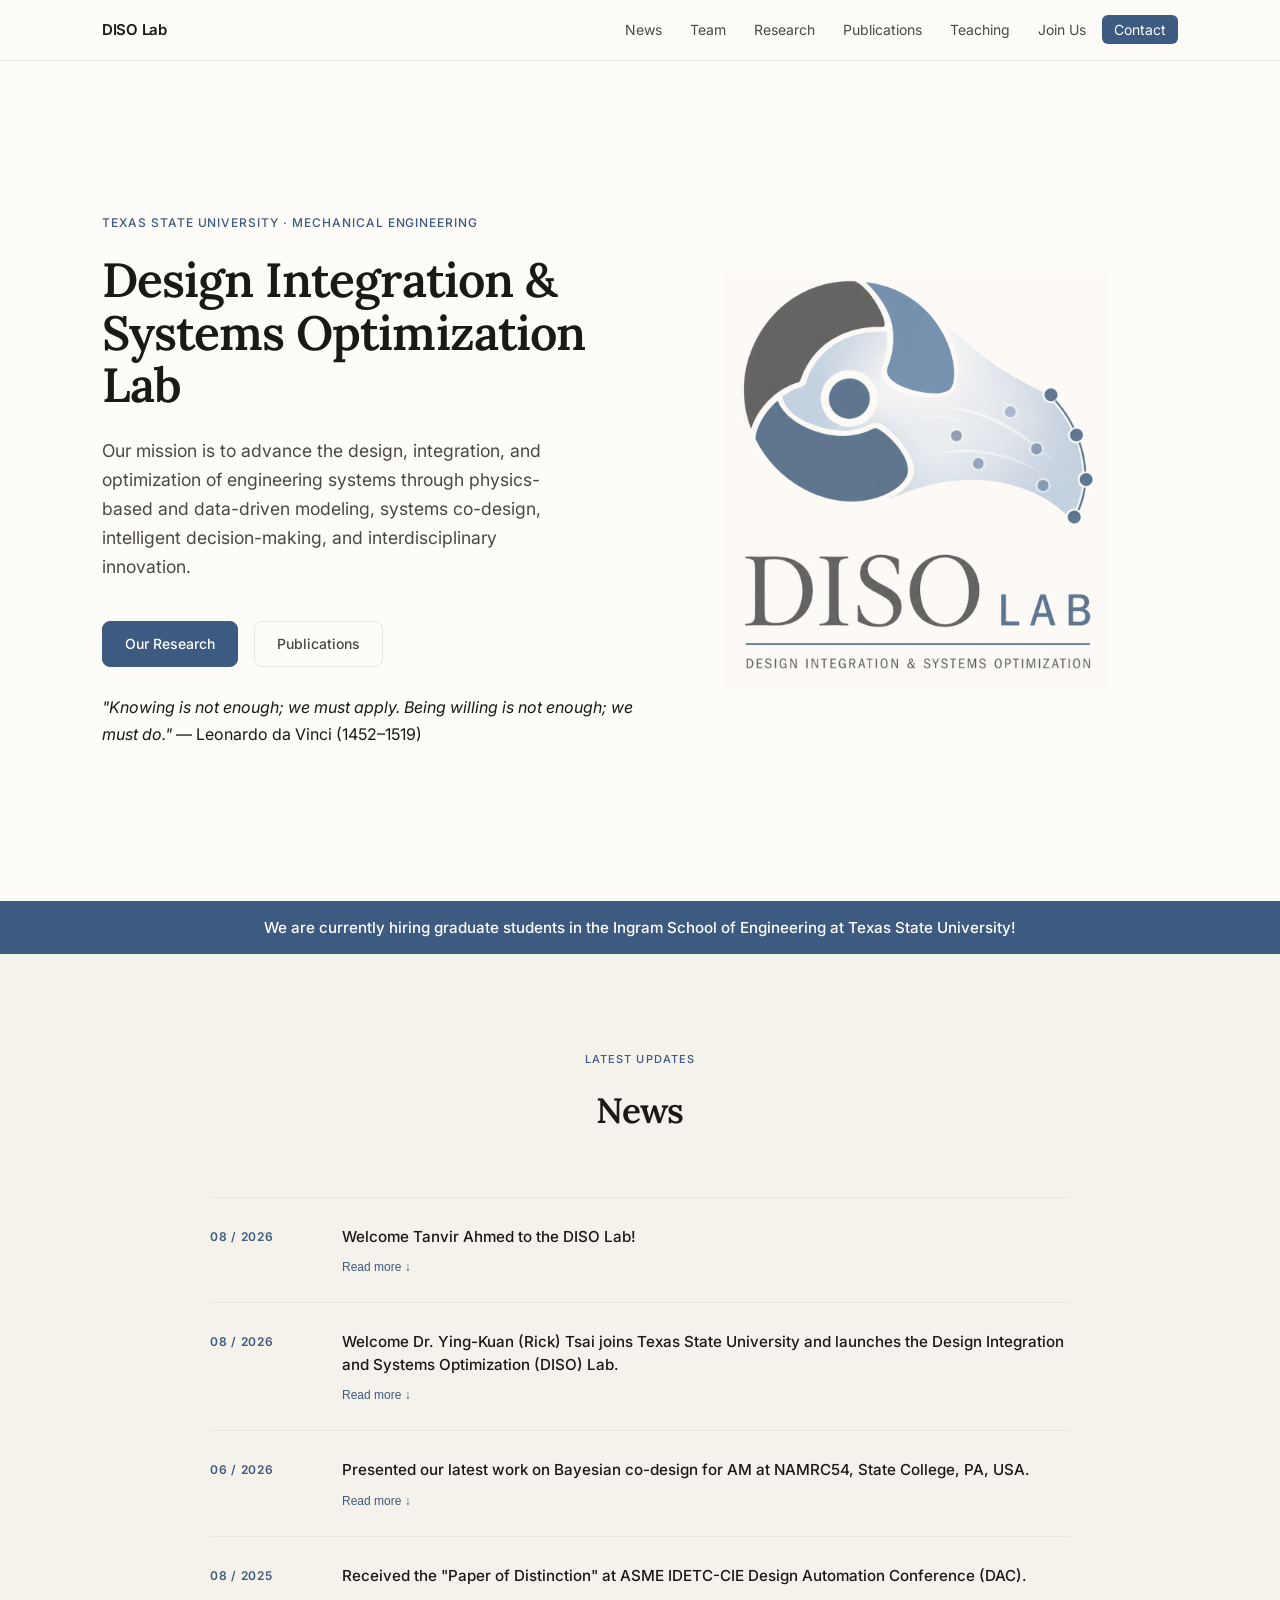
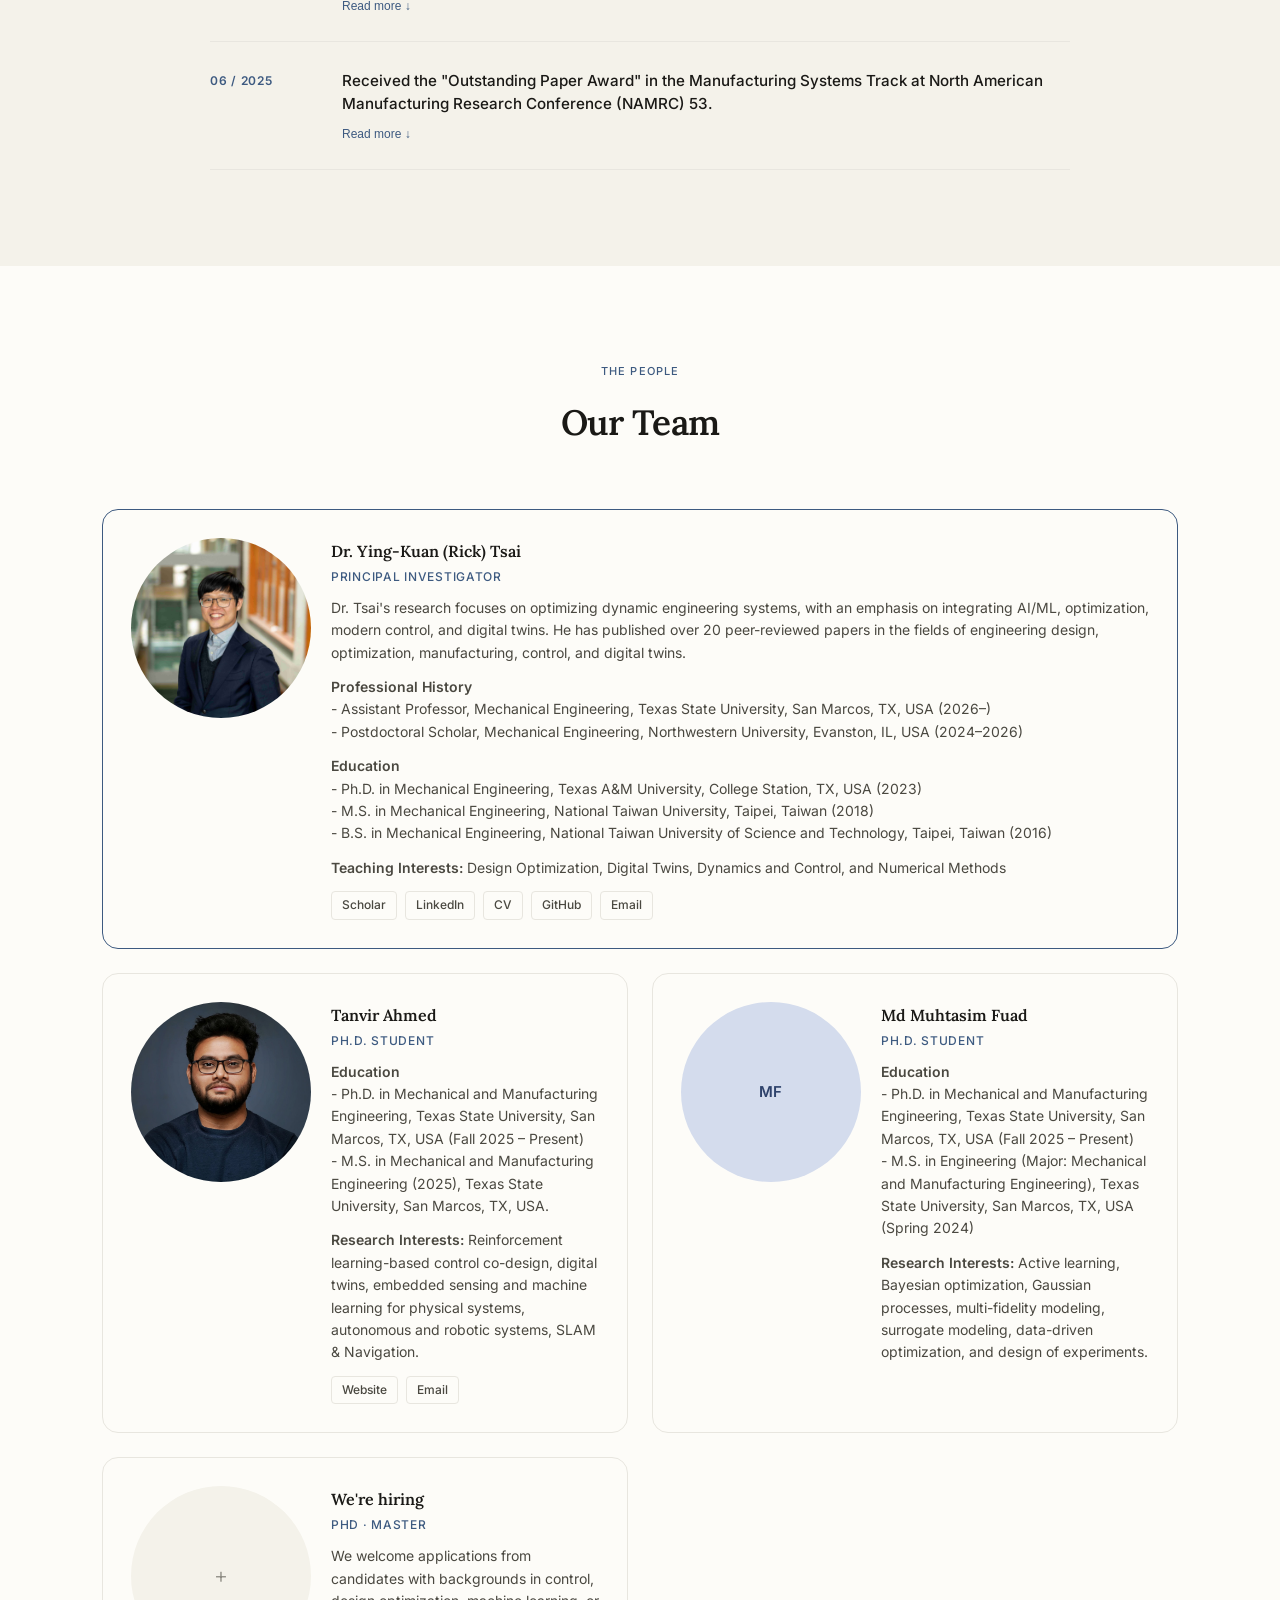
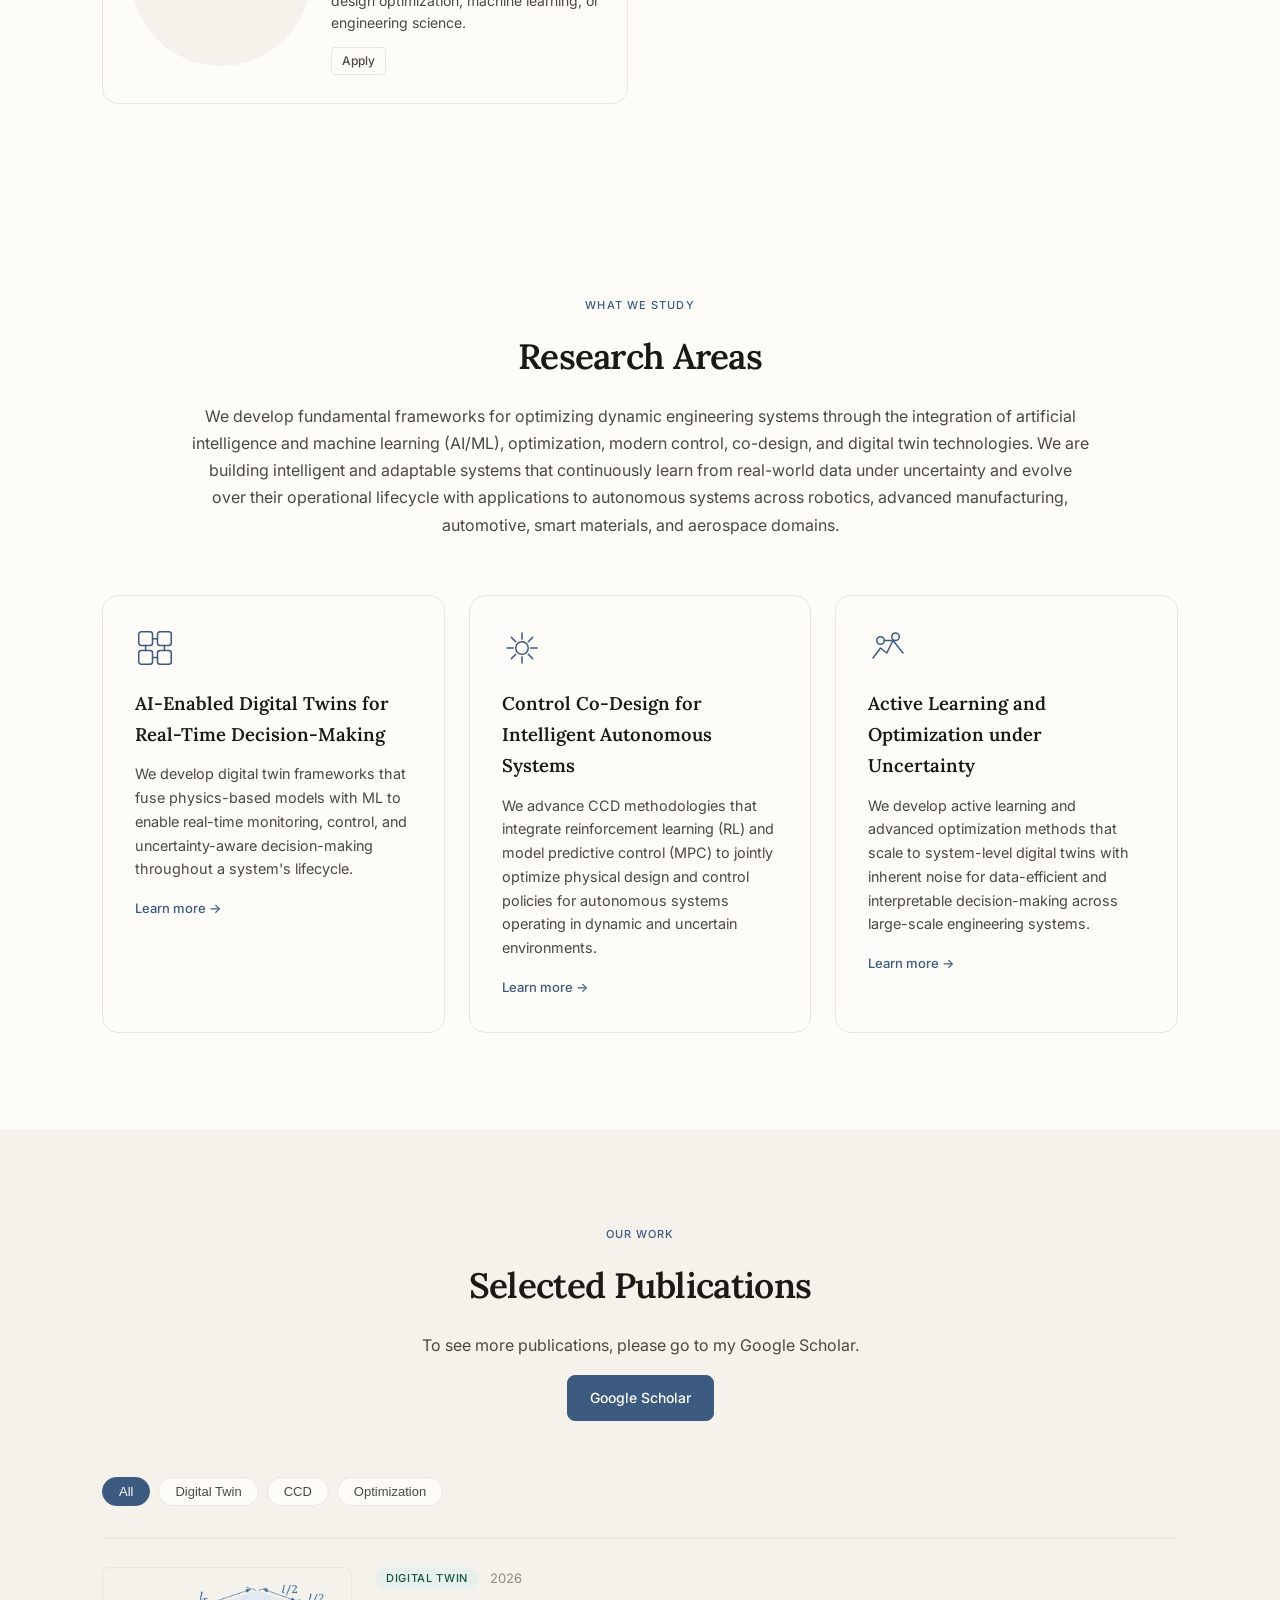
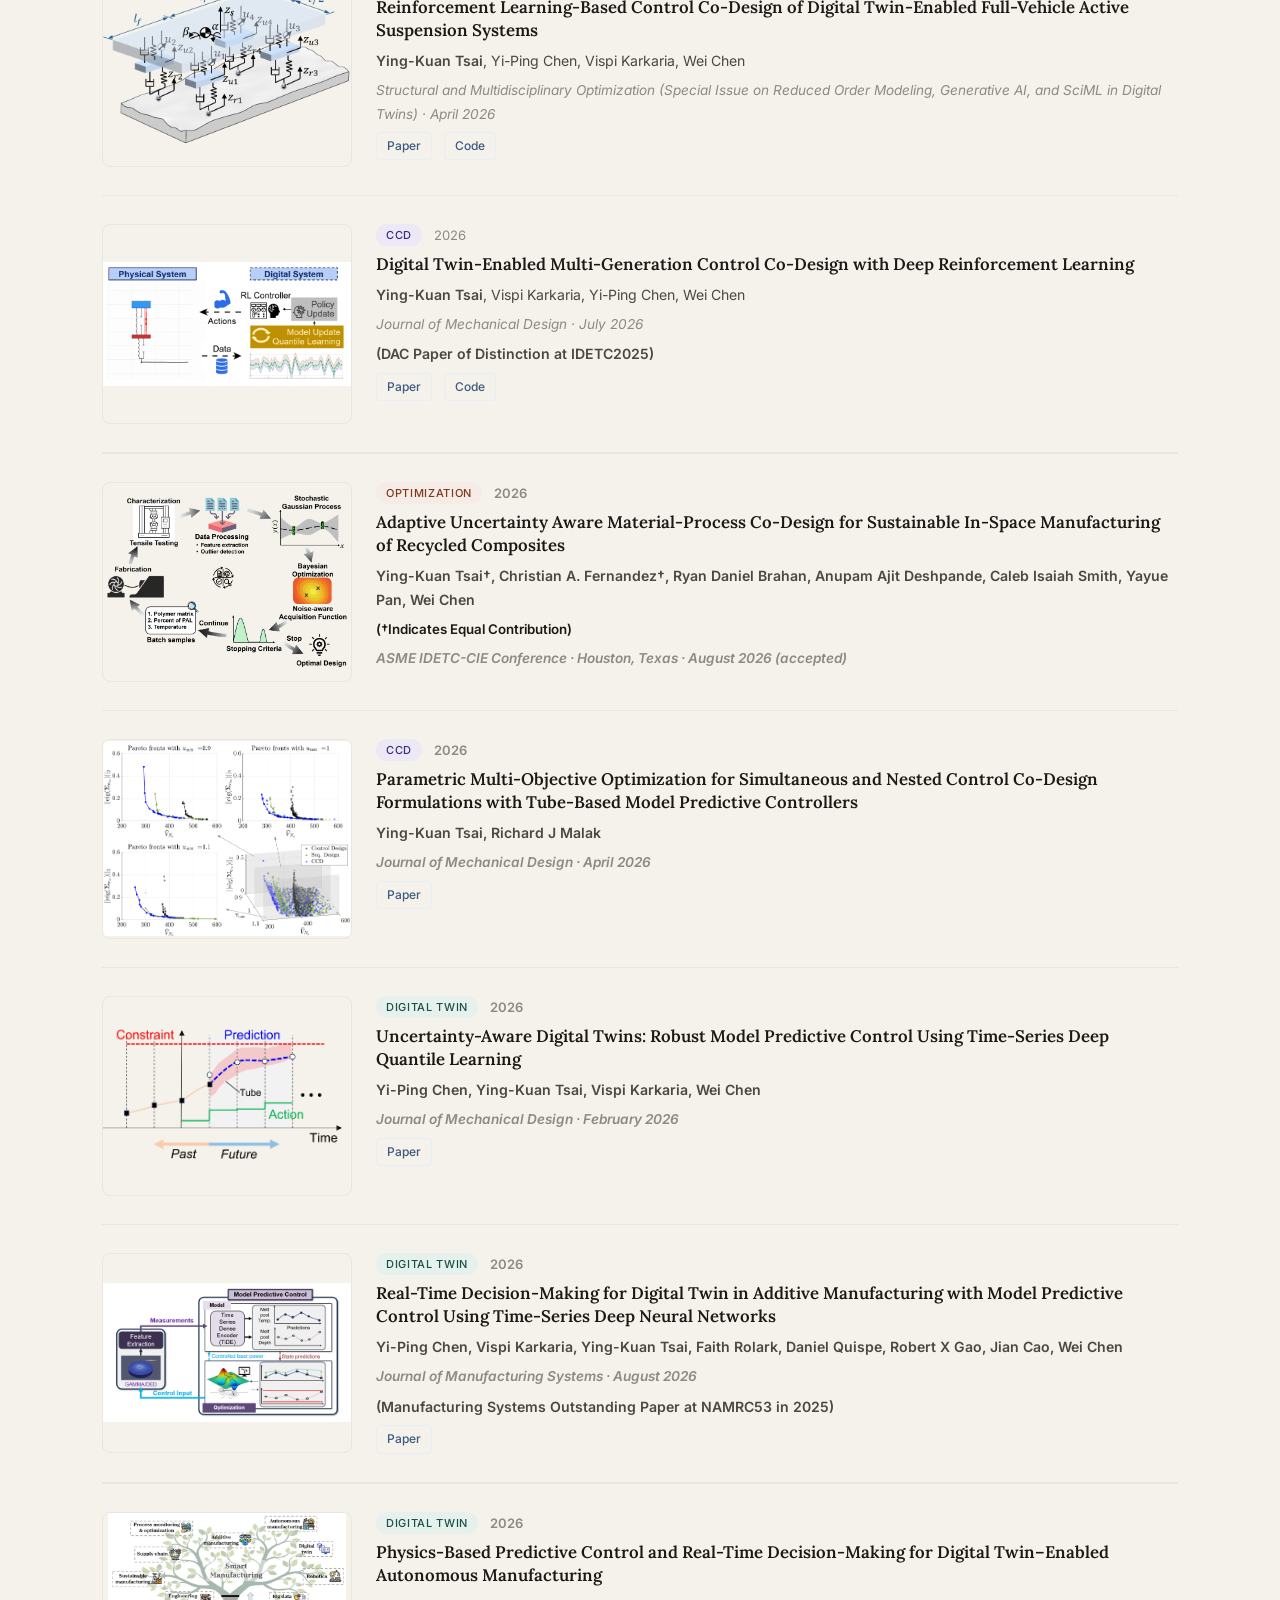
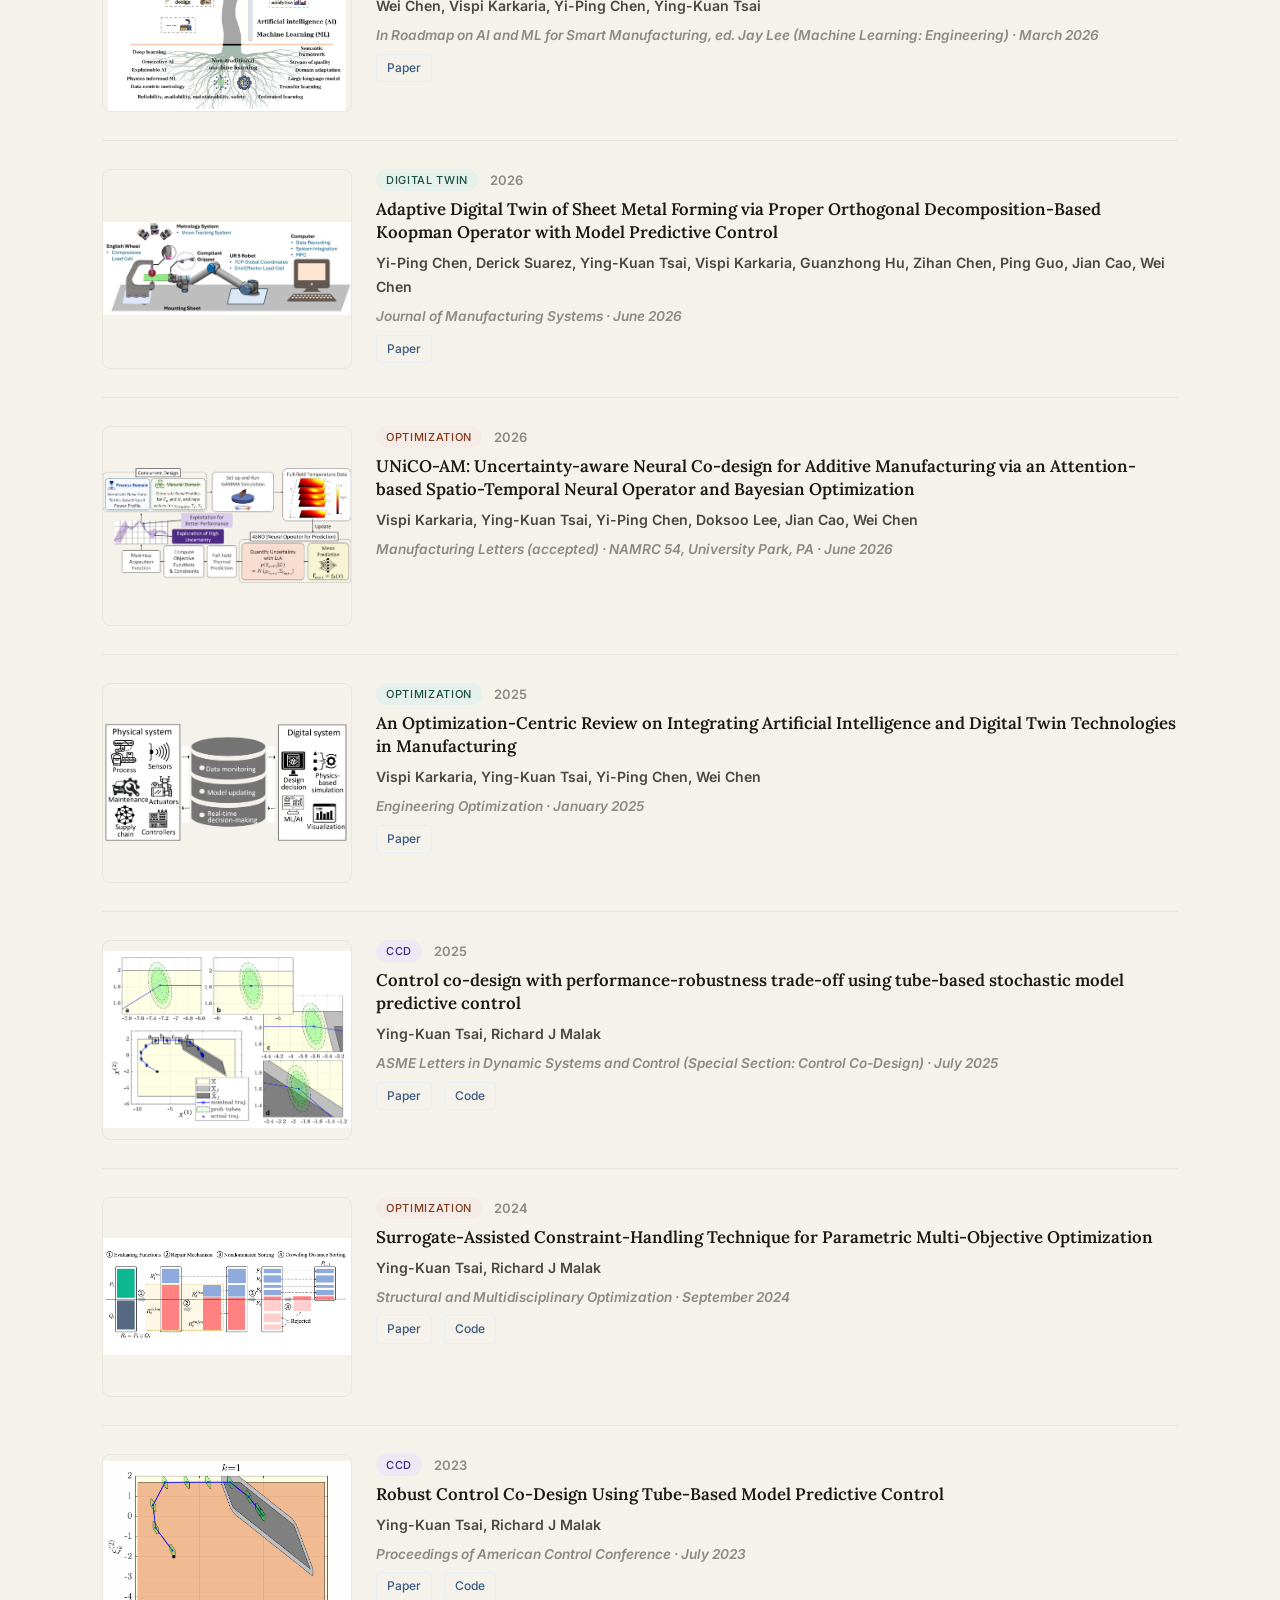
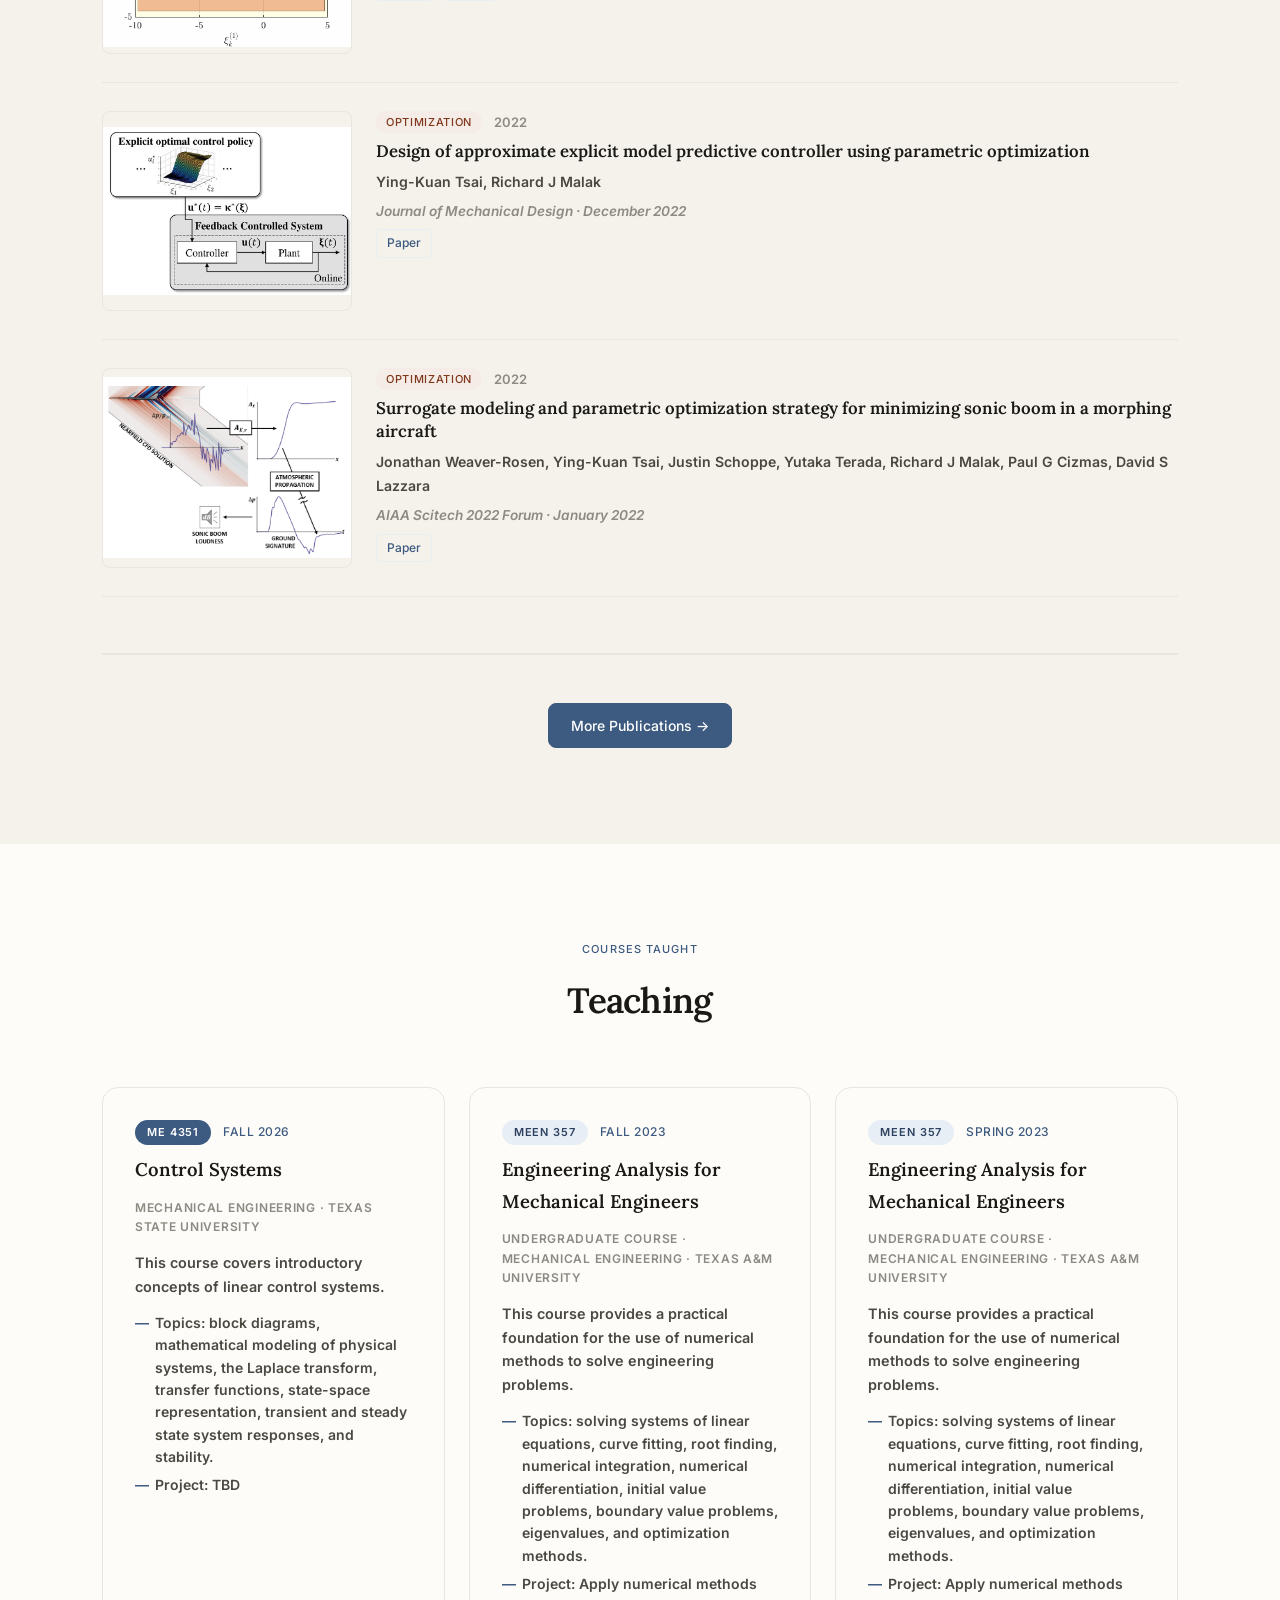
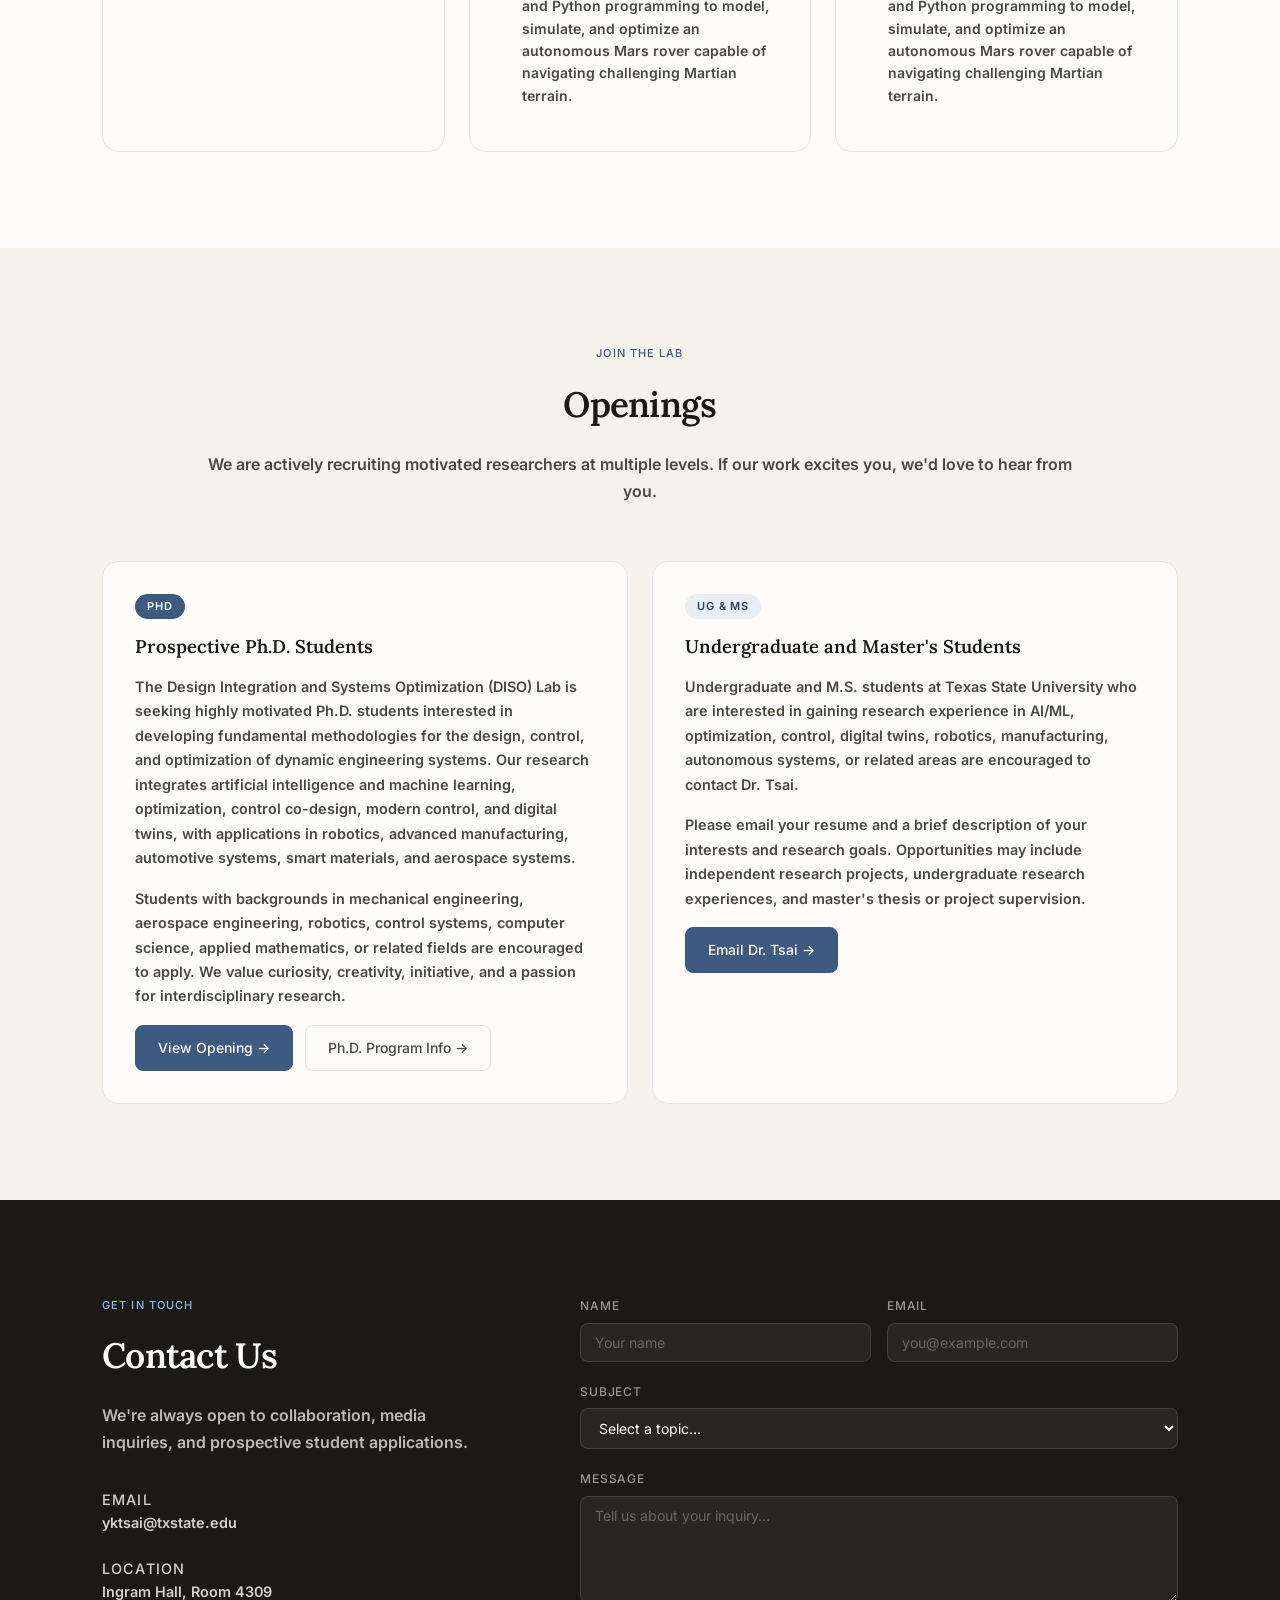
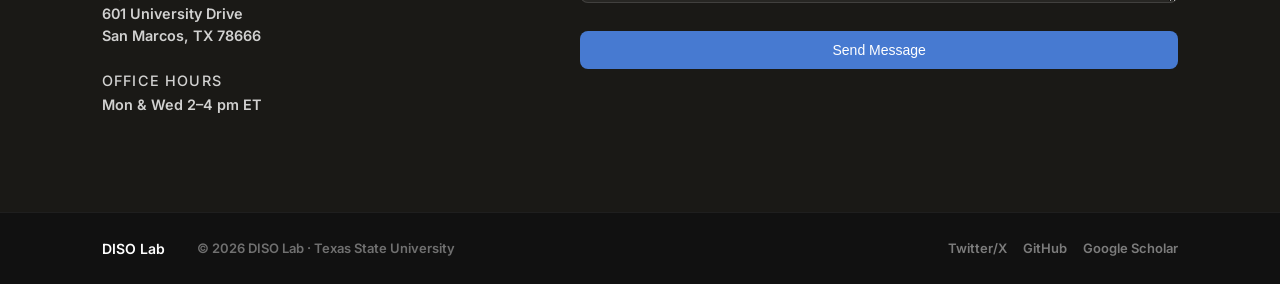
==== index.html @ b36d125a "Update index.html" ====
<!DOCTYPE html>
<html lang="en">
<head>
  <meta charset="UTF-8" />
  <meta name="viewport" content="width=device-width, initial-scale=1.0" />
  <title>Design Integration and Systems Optimization Lab by Dr. Ying-Kuan (Rick) Tsai</title>
  <link rel="preconnect" href="https://fonts.googleapis.com" />
  <link rel="preconnect" href="https://fonts.gstatic.com" crossorigin />
  <link href="https://fonts.googleapis.com/css2?family=Inter:wght@300;400;500;600&family=Lora:ital,wght@0,400;0,600;1,400&display=swap" rel="stylesheet" />
  <link rel="stylesheet" href="style.css" />
  <link rel="icon" type="image/png" href="images/diso_lab_logo_v2.png" />
</head>
<body>

  <!-- NAV -->
  <nav class="nav">
    <div class="nav-inner">
      <a href="#home" class="nav-logo">DISO Lab</a>
      <ul class="nav-links">
        <li><a href="#news">News</a></li>
        <li><a href="#team">Team</a></li>
        <li><a href="#research">Research</a></li>
        <li><a href="#publications">Publications</a></li>
        <li><a href="#teaching">Teaching</a></li>
        <li><a href="#join">Join Us</a></li>
        <li><a href="#contact" class="nav-cta">Contact</a></li>
      </ul>
      <button class="nav-hamburger" aria-label="Toggle menu" onclick="toggleNav()">
        <span></span><span></span><span></span>
      </button>
    </div>
  </nav>

  <!-- MOBILE NAV -->
  <div class="mobile-nav" id="mobile-nav">
    <a href="#news"           onclick="closeNav()">News</a>
    <a href="#team"           onclick="closeNav()">Team</a>
    <a href="#research"       onclick="closeNav()">Research</a>
    <a href="#publications"   onclick="closeNav()">Publications</a>
    <a href="#teaching"        onclick="closeNav()">Teaching</a>
    <a href="#join"           onclick="closeNav()">Join Us</a>
    <a href="#contact"        onclick="closeNav()">Contact</a>
  </div>

  <!-- HERO -->
  <section id="home" class="hero">
    <div class="hero-inner">
      <p class="hero-eyebrow">Texas State University · Mechanical Engineering</p>
      <h1 class="hero-title">Design Integration &<br>Systems Optimization Lab</h1>
      <p class="hero-sub">Our mission is to advance the design, integration, and optimization of engineering systems through physics-based and data-driven modeling, systems co-design, intelligent decision-making, and interdisciplinary innovation.</p>
      <div class="hero-actions">
        <a href="#research" class="btn btn-primary">Our Research</a>
        <a href="#publications" class="btn btn-ghost">Publications</a>
      </div>
      <br>
      <blockquote class="hero-quote">
        <cite>"Knowing is not enough; we must apply. Being willing is not enough; we must do."</cite>
        — Leonardo da Vinci (1452–1519)
      </blockquote>
    </div>
      <div class="hero-decoration">
        <img src="images/diso_lab_logo_v2_with_name.png" alt="DISO Lab logo" style="width: 100%; height: auto; display: block;" />
      </div>
  </section>

  <!-- HIRING BANNER -->
  <div class="hiring-banner">
    We are currently hiring graduate students in the Ingram School of Engineering at Texas State University!
  </div>

  <!-- NEWS -->
  <section id="news" class="section section-alt">
    <div class="container">
      <div class="section-header">
        <p class="section-eyebrow">Latest updates</p>
        <h2 class="section-title">News</h2>
      </div>
 
      <div class="news-list">

        <div class="news-item">
          <div class="news-date">08 / 2026</div>
          <div class="news-body">
            <p class="news-headline">Welcome Tanvir Ahmed to the DISO Lab!</p>
            <button class="news-toggle">Read more ↓</button>
            <p class="news-detail">
              We are excited to welcome Tanvir Ahmed to the Design Integration and Systems Optimization (DISO) Lab! Tanvir joined the lab in August 2026 as a Ph.D. student in the Mechanical and Manufacturing Engineering program at Texas State University. For more his info, please see <a href="#tanvir-ahmed">his profile page</a>.
            </p>
            <p class="news-detail">Welcome to the DISO Lab, Tanvir!</p>
          </div>
        </div>

        <div class="news-item">
          <div class="news-date">08 / 2026</div>
          <div class="news-body">
            <p class="news-headline">Welcome Dr. Ying-Kuan (Rick) Tsai joins Texas State University and launches the Design Integration and Systems Optimization (DISO) Lab.</p>
            <button class="news-toggle">Read more ↓</button>
            <p class="news-detail">
              Dr. Ying-Kuan (Rick) Tsai has officially joined the Ingram School of Engineering at Texas State University as an Assistant Professor of Mechanical Engineering and launched the Design Integration and Systems Optimization (DISO) Lab.
            </p>
          </div>
        </div>

        <div class="news-item">
          <div class="news-date">06 / 2026</div>
          <div class="news-body">
            <p class="news-headline">Presented our latest work on Bayesian co-design for AM at NAMRC54, State College, PA, USA.</p>
            <button class="news-toggle">Read more ↓</button>
            <p class="news-detail">
              Dr. Tsai presented the paper <em>"UNiCO-AM: Uncertainty-aware Neural Co-design for Additive Manufacturing via an Attention-based Spatio-Temporal Neural Operator and Bayesian Optimization"</em> at the North American Manufacturing Research Conference (NAMRC) 54. This work introduces a co-design framework for additive manufacturing that jointly optimizes material properties and process parameters under uncertainty.
            </p>
          </div>
        </div>

        <div class="news-item">
          <div class="news-date">08 / 2025</div>
          <div class="news-body">
            <p class="news-headline">Received the "Paper of Distinction" at ASME IDETC-CIE Design Automation Conference (DAC).</p>
            <button class="news-toggle">Read more ↓</button>
            <p class="news-detail">
              Top 10 papers selected from 101 accepted papers by the Design Automation Conference (DAC) committee. The recognized paper is <em>"Multi-generational Control Co-Design for Digital Twin-enabled Systems with Deep Reinforcement Learning."</em>
              <img src="images/DAC_paper_distinction.jpeg" alt="Paper of Distinction at ASME IDETC-CIE DAC 2025" style="display: block; margin-top: 1rem; width: 100%; max-width: 480px; border-radius: 8px;" />
            </p>
          </div>
        </div>

        <div class="news-item">
          <div class="news-date">06 / 2025</div>
          <div class="news-body">
            <p class="news-headline">Received the "Outstanding Paper Award" in the Manufacturing Systems Track at North American Manufacturing Research Conference (NAMRC) 53.</p>
            <button class="news-toggle">Read more ↓</button>
            <p class="news-detail">
              Top 2 papers selected from 269 accepted papers by the conference committee. The recognized paper is <em>"Real-Time Decision-Making for Digital Twin in Additive Manufacturing with Model Predictive Control using Time-Series Deep Neural Networks."</em>
              <img src="images/NAMRC_outstanding_paper_award.jpg" alt="Outstanding Paper Award at NAMRC 53" style="display: block; margin-top: 1rem; width: 100%; max-width: 480px; border-radius: 8px;" />
            </p>
          </div>
        </div>

      </div>
    </div>
  </section>

    <!-- TEAM -->
  <section id="team" class="section">
    <div class="container">
      <div class="section-header">
        <p class="section-eyebrow">The people</p>
        <h2 class="section-title">Our Team</h2>
      </div>

      <div class="team-grid">

        <div class="team-card pi">
          <img class="team-avatar" src="images/tsai_resized_v2.jpg" alt="Dr. Ying-Kuan (Rick) Tsai" style="object-fit: cover;" />
          <div class="team-info">
            <h3>Dr. Ying-Kuan (Rick) Tsai</h3>
            <p class="team-role">Principal Investigator</p>
            <p class="team-bio">Dr. Tsai's research focuses on optimizing dynamic engineering systems, with an emphasis on integrating AI/ML, optimization, modern control, and digital twins. He has published over 20 peer-reviewed papers in the fields of engineering design, optimization, manufacturing, control, and digital twins.</p>
            <p class="team-bio"><strong>Professional History</strong><br>
              - Assistant Professor, Mechanical Engineering, Texas State University, San Marcos, TX, USA (2026–)<br>
              - Postdoctoral Scholar, Mechanical Engineering, Northwestern University, Evanston, IL, USA (2024–2026)
              </p>
              
            <p class="team-bio"><strong>Education</strong><br>
              - Ph.D. in Mechanical Engineering, Texas A&M University, College Station, TX, USA (2023)<br>
              - M.S. in Mechanical Engineering, National Taiwan University, Taipei, Taiwan (2018)<br>
              - B.S. in Mechanical Engineering, National Taiwan University of Science and Technology, Taipei, Taiwan (2016)
              </p>
            <p class="team-bio"><strong>Teaching Interests:</strong> Design Optimization, Digital Twins, Dynamics and Control, and Numerical Methods<br>
              <div class="team-links">
              <a href="https://scholar.google.com/citations?hl=en&authuser=3&user=FnJgFQEAAAAJ" class="tl">Scholar</a>
              <a href="https://www.linkedin.com/in/ying-kuan-rick-tsai-49884691/" class="tl">LinkedIn</a>
              <a href="https://drive.google.com/file/d/1wnWGbhHS1E1gqeeDArSxwpMLTj0KM5x9/view?usp=sharing" class="tl">CV</a>
              <a href="https://github.com/TsaiYK" class="tl">GitHub</a>
              <a href="mailto:yktsai@txstate.edu" class="tl">Email</a>
            </div>
          </div>
        </div>

        <div class="team-card" id="tanvir-ahmed">
          <img class="team-avatar" src="images/Tanvir Headshot.jpg" alt="Tanvir Ahmed" style="object-fit: cover;" />
          <div class="team-info">
            <h3>Tanvir Ahmed</h3>
            <p class="team-role">Ph.D. Student</p>
            <p class="team-bio"><strong>Education</strong><br>
              - Ph.D. in Mechanical and Manufacturing Engineering, Texas State University, San Marcos, TX, USA (Fall 2025 – Present)<br>
              - M.S. in Mechanical and Manufacturing Engineering (2025), Texas State University, San Marcos, TX, USA.
              </p>
            <p class="team-bio"><strong>Research Interests:</strong> Reinforcement learning-based control co-design, digital twins, embedded sensing and machine learning for physical systems, autonomous and robotic systems, SLAM & Navigation.</p>
            <div class="team-links">
              <a href="https://tanvirahmedme.com/" class="tl">Website</a>
              <a href="mailto:wfk20@txstate.edu" class="tl">Email</a>
            </div>
          </div>
        </div>

        <div class="team-card" id="md-muhtasim-fuad">
          <div class="team-avatar">MF</div>
          <div class="team-info">
            <h3>Md Muhtasim Fuad</h3>
            <p class="team-role">Ph.D. Student</p>
            <p class="team-bio"><strong>Education</strong><br>
              - Ph.D. in Mechanical and Manufacturing Engineering, Texas State University, San Marcos, TX, USA (Fall 2025 – Present)<br>
              - M.S. in Engineering (Major: Mechanical and Manufacturing Engineering), Texas State University, San Marcos, TX, USA (Spring 2024)
              </p>
            <p class="team-bio"><strong>Research Interests:</strong> Active learning, Bayesian optimization, Gaussian processes, multi-fidelity modeling, surrogate modeling, data-driven optimization, and design of experiments.</p>
          </div>
        </div>

        <div class="team-card joining">
          <div class="team-avatar joining-av">+</div>
          <div class="team-info">
            <h3>We're hiring</h3>
            <p class="team-role">PhD · Master</p>
            <p class="team-bio">We welcome applications from candidates with backgrounds in control, design optimization, machine learning, or engineering science.</p>
            <div class="team-links"><a href="#contact" class="tl">Apply</a></div>
          </div>
        </div>

      </div>
    </div>
  </section>

  <!-- RESEARCH -->
  <section id="research" class="section">
    <div class="container">
      <div class="section-header">
        <p class="section-eyebrow">What we study</p>
        <h2 class="section-title">Research Areas</h2>
        <p class="section-desc">We develop fundamental frameworks for optimizing dynamic engineering systems through the integration of artificial intelligence and machine learning (AI/ML), optimization, modern control, co-design, and digital twin technologies. We are building intelligent and adaptable systems that continuously learn from real-world data under uncertainty and evolve over their operational lifecycle with applications to autonomous systems across robotics, advanced manufacturing, automotive, smart materials, and aerospace domains.</p>
      </div>

      <div class="research-grid">

        <div class="research-card">
          <div class="rc-icon" aria-hidden="true">
            <svg viewBox="0 0 32 32" fill="none" xmlns="http://www.w3.org/2000/svg">
              <rect x="3" y="3" width="11" height="11" rx="2" stroke="currentColor" stroke-width="1.2"/>
              <rect x="18" y="3" width="11" height="11" rx="2" stroke="currentColor" stroke-width="1.2"/>
              <rect x="3" y="18" width="11" height="11" rx="2" stroke="currentColor" stroke-width="1.2"/>
              <rect x="18" y="18" width="11" height="11" rx="2" stroke="currentColor" stroke-width="1.2"/>
              <path d="M14 8.5h4M14 23.5h4M8.5 14v4M23.5 14v4" stroke="currentColor" stroke-width="1.2" stroke-linecap="round"/>
            </svg>
          </div>
          <h3>AI-Enabled Digital Twins for Real-Time Decision-Making</h3>
          <p>We develop digital twin frameworks that fuse physics-based models with ML to enable real-time monitoring, control, and uncertainty-aware decision-making throughout a system's lifecycle.</p>
          <a href="research-digital-twins.html" class="rc-link">Learn more →</a>
        </div>

        <div class="research-card">
          <div class="rc-icon" aria-hidden="true">
            <svg viewBox="0 0 32 32" fill="none" xmlns="http://www.w3.org/2000/svg">
              <circle cx="16" cy="16" r="5" stroke="currentColor" stroke-width="1.2"/>
              <path d="M16 4v5M16 23v5M4 16h5M23 16h5" stroke="currentColor" stroke-width="1.2" stroke-linecap="round"/>
              <path d="M7.5 7.5l3.5 3.5M21 21l3.5 3.5M7.5 24.5l3.5-3.5M21 11l3.5-3.5" stroke="currentColor" stroke-width="1.2" stroke-linecap="round"/>
            </svg>
          </div>
          <h3>Control Co-Design for Intelligent Autonomous Systems</h3>
          <p>We advance CCD methodologies that integrate reinforcement learning (RL) and model predictive control (MPC) to jointly optimize physical design and control policies for autonomous systems operating in dynamic and uncertain environments.</p>
          <a href="research-ccd.html" class="rc-link">Learn more →</a>
        </div>

        <div class="research-card">
          <div class="rc-icon" aria-hidden="true">
            <svg viewBox="0 0 32 32" fill="none" xmlns="http://www.w3.org/2000/svg">
              <path d="M4 24l6-8 5 4 5-10 8 10" stroke="currentColor" stroke-width="1.2" stroke-linecap="round" stroke-linejoin="round"/>
              <circle cx="10" cy="10" r="3" stroke="currentColor" stroke-width="1.2"/>
              <circle cx="22" cy="7" r="3" stroke="currentColor" stroke-width="1.2"/>
              <path d="M13 10h6" stroke="currentColor" stroke-width="1.2" stroke-linecap="round"/>
            </svg>
          </div>
          <h3>Active Learning and Optimization under Uncertainty</h3>
          <p>We develop active learning and advanced optimization methods that scale to system-level digital twins with inherent noise for data-efficient and interpretable decision-making across large-scale engineering systems.</p>
          <a href="research-optimization.html" class="rc-link">Learn more →</a>
        </div>

      </div>
    </div>
  </section>

  <!-- PUBLICATIONS -->
  <section id="publications" class="section section-alt">
    <div class="container">
      <div class="section-header">
        <p class="section-eyebrow">Our work</p>
        <h2 class="section-title">Selected Publications</h2>
        <p class="section-desc">To see more publications, please go to my Google Scholar.</p>
        <a href="https://scholar.google.com/citations?hl=en&authuser=3&user=FnJgFQEAAAAJ" 
           target="_blank" class="btn btn-primary" style="margin-top: 1rem;">
          Google Scholar
        </a>
      </div>

      <div class="pub-filters">
        <button class="pf-btn active" onclick="filterPubs('all', this)">All</button>
        <button class="pf-btn" onclick="filterPubs('digitaltwin', this)">Digital Twin</button>
        <button class="pf-btn" onclick="filterPubs('ccd', this)">CCD</button>
        <button class="pf-btn" onclick="filterPubs('optimization', this)">Optimization</button>
      </div>

      <div class="pub-list" id="pub-list">

        <article class="pub-item" data-tag="digitaltwin">
          <div class="pub-media">
            <img src="images/FullVehicleActiveSuspension.png" alt="Full vehicle active suspension system" />
          </div>
          <div class="pub-body">
            <div class="pub-meta">
              <span class="pub-tag">Digital Twin</span>
              <span class="pub-year">2026</span>
            </div>
            <h3 class="pub-title">Reinforcement Learning-Based Control Co-Design of Digital Twin-Enabled Full-Vehicle Active Suspension Systems</h3>
            <p class="pub-authors"><strong>Ying-Kuan Tsai</strong>, Yi-Ping Chen, Vispi Karkaria, Wei Chen</p>
            <p class="pub-venue">Structural and Multidisciplinary Optimization (Special Issue on Reduced Order Modeling, Generative AI, and SciML in Digital Twins) · April 2026</p>
            <div class="pub-links">
              <a href="https://link.springer.com/article/10.1007/s00158-026-04304-y" target="_blank" class="pub-link">Paper</a>
              <a href="https://github.com/TsaiYK/ControlCoDesign_DigitalTwin_RL_FullVehicleActiveSuspension" target="_blank" class="pub-link">Code</a>
            </div>
          </div>
          
        </article>

        <article class="pub-item" data-tag="ccd">
          <div class="pub-media">
            <img src="images/DT_CCD_RL_Animation_advertise.gif" alt="Digital Twin CCD RL animation" />
          </div>
          <div class="pub-body">
            <div class="pub-meta">
              <span class="pub-tag">CCD</span>
              <span class="pub-year">2026</span>
            </div>
            <h3 class="pub-title">Digital Twin-Enabled Multi-Generation Control Co-Design with Deep Reinforcement Learning</h3>
            <p class="pub-authors"><strong>Ying-Kuan Tsai</strong>, Vispi Karkaria, Yi-Ping Chen, Wei Chen</p>
            <p class="pub-venue">Journal of Mechanical Design · July 2026</p> 
            <p class="pub-authors"><strong>(DAC Paper of Distinction at IDETC2025)<strong></p>
            <div class="pub-links">
              <a href="https://doi.org/10.1115/1.4072056" target="_blank" class="pub-link">Paper</a>
              <a href="https://github.com/TsaiYK/ControlCoDesign_DigitalTwin_RL" target="_blank" class="pub-link">Code</a>
            </div>
          </div>
        </article>

        <article class="pub-item" data-tag="optimization">
          <div class="pub-media">
            <img src="images/HeteroscedasticBO.png" alt="Adaptive uncertainty-aware material-process co-design for in-space manufacturing" />
          </div>
          <div class="pub-body">
            <div class="pub-meta">
              <span class="pub-tag">Optimization</span>
              <span class="pub-year">2026</span>
            </div>
            <h3 class="pub-title">Adaptive Uncertainty Aware Material-Process Co-Design for Sustainable In-Space Manufacturing of Recycled Composites</h3>
            <p class="pub-authors"><strong>Ying-Kuan Tsai</strong>†, Christian A. Fernandez†, Ryan Daniel Brahan, Anupam Ajit Deshpande, Caleb Isaiah Smith, Yayue Pan, Wei Chen</p>
            <small>(†Indicates Equal Contribution)</small>
            <p class="pub-venue">ASME IDETC-CIE Conference · Houston, Texas · August 2026 (accepted)</p>
          </div>
        </article>

        <article class="pub-item" data-tag="ccd">
          <div class="pub-media">
            <img src="images/PO_CCD_JMD.png" alt="Parametric multi-objective CCD" />
          </div>
          <div class="pub-body">
            <div class="pub-meta">
              <span class="pub-tag">CCD</span>
              <span class="pub-year">2026</span>
            </div>
            <h3 class="pub-title">Parametric Multi-Objective Optimization for Simultaneous and Nested Control Co-Design Formulations with Tube-Based Model Predictive Controllers</h3>
            <p class="pub-authors"><strong>Ying-Kuan Tsai</strong>, Richard J Malak</p>
            <p class="pub-venue">Journal of Mechanical Design · April 2026</p>
            <div class="pub-links">
              <a href="https://asmedigitalcollection.asme.org/mechanicaldesign/article/148/11/111701/1232460" target="_blank" class="pub-link">Paper</a>
            </div>
          </div>
        </article>

        <article class="pub-item" data-tag="digitaltwin">
          <div class="pub-media">
            <img src="images/RMPC_concept.png" alt="Uncertainty-aware digital twin concept" />
          </div>
          <div class="pub-body">
            <div class="pub-meta">
              <span class="pub-tag">Digital Twin</span>
              <span class="pub-year">2026</span>
            </div>
            <h3 class="pub-title">Uncertainty-Aware Digital Twins: Robust Model Predictive Control Using Time-Series Deep Quantile Learning</h3>
            <p class="pub-authors">Yi-Ping Chen, <strong>Ying-Kuan Tsai</strong>, Vispi Karkaria, Wei Chen</p>
            <p class="pub-venue">Journal of Mechanical Design · February 2026</p>
            <div class="pub-links">
              <a href="https://asmedigitalcollection.asme.org/mechanicaldesign/article-abstract/148/2/021702/1219466/Uncertainty-Aware-Digital-Twins-Robust-Model" target="_blank" class="pub-link">Paper</a>
            </div>
          </div>
        </article>

        <article class="pub-item" data-tag="digitaltwin">
          <div class="pub-media">
            <img src="images/MPC_AM_advertise.gif" alt="MPC additive manufacturing animation" />
          </div>
          <div class="pub-body">
            <div class="pub-meta">
              <span class="pub-tag">Digital Twin</span>
              <span class="pub-year">2026</span>
            </div>
            <h3 class="pub-title">Real-Time Decision-Making for Digital Twin in Additive Manufacturing with Model Predictive Control Using Time-Series Deep Neural Networks</h3>
            <p class="pub-authors">Yi-Ping Chen, Vispi Karkaria, <strong>Ying-Kuan Tsai</strong>, Faith Rolark, Daniel Quispe, Robert X Gao, Jian Cao, Wei Chen</p>
            <p class="pub-venue">Journal of Manufacturing Systems · August 2026</p>
            <p class="pub-authors"><strong>(Manufacturing Systems Outstanding Paper at NAMRC53 in 2025)<strong></p>
            <div class="pub-links">
              <a href="https://www.sciencedirect.com/science/article/pii/S0278612525000706" target="_blank" class="pub-link">Paper</a>
            </div>
          </div>
        </article>

        <article class="pub-item" data-tag="digitaltwin">
          <div class="pub-media">
            <img src="images/Roadmap_smart_mfg_DT.png" alt="Roadmap on AI and ML for smart manufacturing digital twin" />
          </div>
          <div class="pub-body">
            <div class="pub-meta">
              <span class="pub-tag">Digital Twin</span>
              <span class="pub-year">2026</span>
            </div>
            <h3 class="pub-title">Physics-Based Predictive Control and Real-Time Decision-Making for Digital Twin–Enabled Autonomous Manufacturing</h3>
            <p class="pub-authors">Wei Chen, Vispi Karkaria, Yi-Ping Chen, <strong>Ying-Kuan Tsai</strong></p>
            <p class="pub-venue">In Roadmap on AI and ML for Smart Manufacturing, ed. Jay Lee (Machine Learning: Engineering) · March 2026</p>
            <div class="pub-links">
              <a href="https://iopscience.iop.org/article/10.1088/3049-4761/ae5967/meta" target="_blank" class="pub-link">Paper</a>
            </div>
          </div>
        </article>

        <article class="pub-item" data-tag="digitaltwin">
          <div class="pub-media">
            <img src="images/REW.png" alt="Adaptive digital twin of sheet metal forming" />
          </div>
          <div class="pub-body">
            <div class="pub-meta">
              <span class="pub-tag">Digital Twin</span>
              <span class="pub-year">2026</span>
            </div>
            <h3 class="pub-title">Adaptive Digital Twin of Sheet Metal Forming via Proper Orthogonal Decomposition-Based Koopman Operator with Model Predictive Control</h3>
            <p class="pub-authors">Yi-Ping Chen, Derick Suarez, <strong>Ying-Kuan Tsai</strong>, Vispi Karkaria, Guanzhong Hu, Zihan Chen, Ping Guo, Jian Cao, Wei Chen</p>
            <p class="pub-venue">Journal of Manufacturing Systems · June 2026</p>
            <div class="pub-links">
              <a href="https://www.sciencedirect.com/science/article/pii/S0278612526000907" target="_blank" class="pub-link">Paper</a>
            </div>
          </div>
        </article>

        <article class="pub-item" data-tag="optimization">
          <div class="pub-media">
            <img src="images/UNiCO.png" alt="UNiCO-AM co-design for additive manufacturing" />
          </div>
          <div class="pub-body">
            <div class="pub-meta">
              <span class="pub-tag">Optimization</span>
              <span class="pub-year">2026</span>
            </div>
            <h3 class="pub-title">UNiCO-AM: Uncertainty-aware Neural Co-design for Additive Manufacturing via an Attention-based Spatio-Temporal Neural Operator and Bayesian Optimization</h3>
            <p class="pub-authors">Vispi Karkaria, <strong>Ying-Kuan Tsai</strong>, Yi-Ping Chen, Doksoo Lee, Jian Cao, Wei Chen</p>
            <p class="pub-venue">Manufacturing Letters (accepted) · NAMRC 54, University Park, PA · June 2026</p>
          </div>
        </article>

        <article class="pub-item" data-tag="digitaltwin">
          <div class="pub-media">
            <img src="images/DT.png" alt="Digital twin framework" />
          </div>
          <div class="pub-body">
            <div class="pub-meta">
              <span class="pub-tag">Optimization</span>
              <span class="pub-year">2025</span>
            </div>
            <h3 class="pub-title">An Optimization-Centric Review on Integrating Artificial Intelligence and Digital Twin Technologies in Manufacturing</h3>
            <p class="pub-authors">Vispi Karkaria, <strong>Ying-Kuan Tsai</strong>, Yi-Ping Chen, Wei Chen</p>
            <p class="pub-venue">Engineering Optimization · January 2025</p>
            <div class="pub-links">
              <a href="https://www.tandfonline.com/doi/abs/10.1080/0305215X.2024.2434201" target="_blank" class="pub-link">Paper</a>
            </div>
          </div>
        </article>

        <article class="pub-item" data-tag="ccd">
          <div class="pub-media">
            <img src="images/StochasticTubeCCD.png" alt="Stochastic tube-based control co-design" />
          </div>
          <div class="pub-body">
            <div class="pub-meta">
              <span class="pub-tag">CCD</span>
              <span class="pub-year">2025</span>
            </div>
            <h3 class="pub-title">Control co-design with performance-robustness trade-off using tube-based stochastic model predictive control</h3>
            <p class="pub-authors"><strong>Ying-Kuan Tsai</strong>, Richard J Malak</p>
            <p class="pub-venue">ASME Letters in Dynamic Systems and Control (Special Section: Control Co-Design) · July 2025</p>
            <div class="pub-links">
              <a href="https://asmedigitalcollection.asme.org/lettersdynsys/article-abstract/5/3/030903/1212365/Control-Co-Design-With-Performance-Robustness" target="_blank" class="pub-link">Paper</a>
              <a href="https://github.com/TsaiYK/CCDTubeStochasticMPC" target="_blank" class="pub-link">Code</a>
            </div>
          </div>
        </article>

        <article class="pub-item" data-tag="optimization">
          <div class="pub-media">
            <img src="images/BayesianCHT.png" alt="Bayesian constraint-handling technique for parametric optimization" />
          </div>
          <div class="pub-body">
            <div class="pub-meta">
              <span class="pub-tag">Optimization</span>
              <span class="pub-year">2024</span>
            </div>
            <h3 class="pub-title">Surrogate‑Assisted Constraint‑Handling Technique for Parametric Multi‑Objective Optimization</h3>
            <p class="pub-authors"><strong>Ying-Kuan Tsai</strong>, Richard J Malak</p>
            <p class="pub-venue">Structural and Multidisciplinary Optimization · September 2024</p>
            <div class="pub-links">
              <a href="https://link.springer.com/article/10.1007/s00158-024-03859-y" target="_blank" class="pub-link">Paper</a>
              <a href="https://github.com/TsaiYK/BayesianCHT" target="_blank" class="pub-link">Code</a>
            </div>
          </div>
        </article>

        <article class="pub-item" data-tag="ccd">
          <div class="pub-media">
            <img src="images/CCD_SolA_numerical_GIF.gif" alt="Robust CCD tube-based MPC" />
          </div>
          <div class="pub-body">
            <div class="pub-meta">
              <span class="pub-tag">CCD</span>
              <span class="pub-year">2023</span>
            </div>
            <h3 class="pub-title">Robust Control Co-Design Using Tube-Based Model Predictive Control</h3>
            <p class="pub-authors"><strong>Ying-Kuan Tsai</strong>, Richard J Malak</p>
            <p class="pub-venue">Proceedings of American Control Conference · July 2023</p>
            <div class="pub-links">
              <a href="https://ieeexplore.ieee.org/abstract/document/10156303" target="_blank" class="pub-link">Paper</a>
              <a href="https://github.com/TsaiYK/RobustCCDTubeMPC" target="_blank" class="pub-link">Code</a>
            </div>
          </div>
        </article>

        <article class="pub-item" data-tag="optimization">
          <div class="pub-media">
            <img src="images/spNLPC.png" alt="Approximate explicit model predictive controller design" />
          </div>
          <div class="pub-body">
            <div class="pub-meta">
              <span class="pub-tag">Optimization</span>
              <span class="pub-year">2022</span>
            </div>
            <h3 class="pub-title">Design of approximate explicit model predictive controller using parametric optimization</h3>
            <p class="pub-authors"><strong>Ying-Kuan Tsai</strong>, Richard J Malak</p>
            <p class="pub-venue">Journal of Mechanical Design · December 2022</p>
            <div class="pub-links">
              <a href="https://asmedigitalcollection.asme.org/mechanicaldesign/article-abstract/144/12/124501/1145716/Design-of-Approximate-Explicit-Model-Predictive" target="_blank" class="pub-link">Paper</a>
            </div>
          </div>
        </article>

        <article class="pub-item" data-tag="optimization">
          <div class="pub-media">
            <img src="images/SciTech2022.png" alt="Surrogate modeling for sonic boom minimization in morphing aircraft" />
          </div>
          <div class="pub-body">
            <div class="pub-meta">
              <span class="pub-tag">Optimization</span>
              <span class="pub-year">2022</span>
            </div>
            <h3 class="pub-title">Surrogate modeling and parametric optimization strategy for minimizing sonic boom in a morphing aircraft</h3>
            <p class="pub-authors">Jonathan Weaver-Rosen, <strong>Ying-Kuan Tsai</strong>, Justin Schoppe, Yutaka Terada, Richard J Malak, Paul G Cizmas, David S Lazzara</p>
            <p class="pub-venue">AIAA Scitech 2022 Forum · January 2022</p>
            <div class="pub-links">
              <a href="https://arc.aiaa.org/doi/abs/10.2514/6.2022-0097" target="_blank" class="pub-link">Paper</a>
            </div>
          </div>
        </article>

      </div>

      <!-- MORE PUBLICATIONS -->
      <div class="more-pubs-cta">
        <a href="publications-more.html" class="btn btn-primary">More Publications →</a>
      </div>

    </div>
  </section>

  <!-- TEACHING -->
  <section id="teaching" class="section">
    <div class="container">
      <div class="section-header">
        <p class="section-eyebrow">Courses taught</p>
        <h2 class="section-title">Teaching</h2>
      </div>

      <div class="research-grid">

        <div class="research-card">
          <div class="teaching-header">
            <span class="join-badge">ME 4351</span>
            <span class="teaching-term">Fall 2026</span>
          </div>
          <h3>Control Systems</h3>
          <p class="teaching-role">Mechanical Engineering · Texas State University</p>
          <p class="teaching-desc">This course covers introductory concepts of linear control systems.</p>
          <ul class="teaching-topics">
            <li><strong>Topics:</strong> block diagrams, mathematical modeling of physical systems, the Laplace transform, transfer functions, state-space representation, transient and steady state system responses, and stability.</li>
            <li><strong>Project:</strong> TBD</li>
          </ul>
        </div>

        <div class="research-card">
          <div class="teaching-header">
            <span class="join-badge ug">MEEN 357</span>
            <span class="teaching-term">Fall 2023</span>
          </div>
          <h3>Engineering Analysis for Mechanical Engineers</h3>
          <p class="teaching-role">Undergraduate Course · Mechanical Engineering · Texas A&amp;M University</p>
          <p class="teaching-desc">This course provides a practical foundation for the use of numerical methods to solve engineering problems.</p>
          <ul class="teaching-topics">
            <li><strong>Topics:</strong> solving systems of linear equations, curve fitting, root finding, numerical integration, numerical differentiation, initial value problems, boundary value problems, eigenvalues, and optimization methods.</li>
            <li><strong>Project:</strong> Apply numerical methods and Python programming to model, simulate, and optimize an autonomous Mars rover capable of navigating challenging Martian terrain.</li>
          </ul>
        </div>

        <div class="research-card">
          <div class="teaching-header">
            <span class="join-badge ug">MEEN 357</span>
            <span class="teaching-term">Spring 2023</span>
          </div>
          <h3>Engineering Analysis for Mechanical Engineers</h3>
          <p class="teaching-role">Undergraduate Course · Mechanical Engineering · Texas A&amp;M University</p>
          <p class="teaching-desc">This course provides a practical foundation for the use of numerical methods to solve engineering problems.</p>
          <ul class="teaching-topics">
            <li><strong>Topics:</strong> solving systems of linear equations, curve fitting, root finding, numerical integration, numerical differentiation, initial value problems, boundary value problems, eigenvalues, and optimization methods.</li>
            <li><strong>Project:</strong> Apply numerical methods and Python programming to model, simulate, and optimize an autonomous Mars rover capable of navigating challenging Martian terrain.</li>
          </ul>
        </div>

      </div>
    </div>
  </section>

  <!-- JOIN US -->
  <section id="join" class="section section-alt">
    <div class="container">
      <div class="section-header">
        <p class="section-eyebrow">Join the lab</p>
        <h2 class="section-title">Openings</h2>
        <p class="section-desc">We are actively recruiting motivated researchers at multiple levels. If our work excites you, we'd love to hear from you.</p>
      </div>

      <div class="join-grid">

        <div class="join-card">
          <div class="join-badge">PhD</div>
          <h3>Prospective Ph.D. Students</h3>
          <p>The Design Integration and Systems Optimization (DISO) Lab is seeking highly motivated Ph.D. students interested in developing fundamental methodologies for the design, control, and optimization of dynamic engineering systems. Our research integrates artificial intelligence and machine learning, optimization, control co-design, modern control, and digital twins, with applications in robotics, advanced manufacturing, automotive systems, smart materials, and aerospace systems.</p>
          <p>Students with backgrounds in mechanical engineering, aerospace engineering, robotics, control systems, computer science, applied mathematics, or related fields are encouraged to apply. We value curiosity, creativity, initiative, and a passion for interdisciplinary research.</p>
          <div class="join-btn-group">
            <a href="https://drive.google.com/file/d/1dKAsKvfubB6yN6Ty90BeJSW22QV6u_1q/view?usp=sharing" target="_blank" class="btn btn-primary join-btn">View Opening →</a>
            <a href="https://www.gradcollege.txst.edu/programs/mech-and-manufacturing-eng.html" target="_blank" class="btn btn-ghost join-btn">Ph.D. Program Info →</a>
          </div>
        </div>

        <div class="join-card">
          <div class="join-badge ug">UG &amp; MS</div>
          <h3>Undergraduate and Master's Students</h3>
          <p>Undergraduate and M.S. students at Texas State University who are interested in gaining research experience in AI/ML, optimization, control, digital twins, robotics, manufacturing, autonomous systems, or related areas are encouraged to contact Dr. Tsai.</p>
          <p>Please email your resume and a brief description of your interests and research goals. Opportunities may include independent research projects, undergraduate research experiences, and master's thesis or project supervision.</p>
          <a href="mailto:yktsai@txstate.edu" class="btn btn-primary join-btn">Email Dr. Tsai →</a>
        </div>

      </div>
    </div>
  </section>

  <!-- CONTACT -->
  <section id="contact" class="section section-contact">
    <div class="container">
      <div class="contact-grid">
        <div class="contact-left">
          <p class="section-eyebrow">Get in touch</p>
          <h2 class="section-title">Contact Us</h2>
          <p>We're always open to collaboration, media inquiries, and prospective student applications.</p>
          <div class="contact-info">
            <div class="ci-item">
              <span class="ci-label">Email</span>
              <a href="mailto:yktsai@txstate.edu">yktsai@txstate.edu</a>
            </div>
            <div class="ci-item">
              <span class="ci-label">Location</span>
              <span>Ingram Hall, Room 4309<br>
              601 University Drive<br>
              San Marcos, TX 78666</span>
            </div>
            <div class="ci-item">
              <span class="ci-label">Office hours</span>
              <span>Mon &amp; Wed 2–4 pm ET</span>
            </div>
          </div>
        </div>
        <form class="contact-form" onsubmit="handleForm(event)">
          <div class="form-row">
            <div class="form-group">
              <label for="name">Name</label>
              <input type="text" id="name" placeholder="Your name" required />
            </div>
            <div class="form-group">
              <label for="email">Email</label>
              <input type="email" id="email" placeholder="you@example.com" required />
            </div>
          </div>
          <div class="form-group">
            <label for="subject">Subject</label>
            <select id="subject">
              <option value="">Select a topic…</option>
              <option>Collaboration</option>
              <option>PhD Application</option>
              <option>Postdoc Application</option>
              <option>Media Inquiry</option>
              <option>Other</option>
            </select>
          </div>
          <div class="form-group">
            <label for="message">Message</label>
            <textarea id="message" rows="5" placeholder="Tell us about your inquiry…" required></textarea>
          </div>
          <button type="submit" class="btn btn-primary btn-full">Send Message</button>
          <p class="form-notice" id="form-notice" style="display:none"></p>
        </form>
      </div>
    </div>
  </section>

  <!-- FOOTER -->
  <footer class="footer">
    <div class="container footer-inner">
      <span class="footer-logo">DISO Lab</span>
      <span class="footer-copy">© 2026 DISO Lab · Texas State University</span>
      <div class="footer-links">
        <a href="#">Twitter/X</a>
        <a href="#">GitHub</a>
        <a href="#">Google Scholar</a>
      </div>
    </div>
  </footer>

  <script src="main.js"></script>
</body>
</html>
---- style.css ----
/* === RESET & BASE === */
*, *::before, *::after { box-sizing: border-box; margin: 0; padding: 0; }

:root {
  --ink:       #1a1916;
  --ink-2:     #4a4840;
  --ink-3:     #8c8a82;
  --line:      #e8e6df;
  --bg:        #fdfcf8;
  --bg-2:      #f4f2ea;
  --accent:    #3d5a80;
  --accent-lt: #e8eef5;
  --accent-dk: #2c4260;
  --tag-dt:    #e6f0ed;  --tag-dt-t:   #1a5240;
  --tag-ccd:   #ece8f5;  --tag-ccd-t:  #3d2a80;
  --tag-opt:   #f5ece8;  --tag-opt-t:  #80381a;
  --r:         8px;
  --r-lg:      16px;
}

html { scroll-behavior: smooth; }
body { font-family: 'Inter', sans-serif; font-size: 16px; line-height: 1.7; color: var(--ink); background: var(--bg); }

a { color: inherit; text-decoration: none; }
strong { font-weight: 600; }

/* === NAV === */
.nav {
  position: sticky; top: 0; z-index: 100;
  background: rgba(253,252,248,0.92); backdrop-filter: blur(12px);
  border-bottom: 1px solid var(--line);
}
/* === HIRING BANNER === */
.hiring-banner {
  background: var(--accent);
  color: #fff;
  text-align: center;
  padding: 0.85rem 2rem;
  font-size: 0.95rem;
  font-weight: 500;
}
.nav-inner {
  max-width: 1140px; margin: 0 auto; padding: 0 2rem;
  display: flex; align-items: center; height: 60px; gap: 2rem;
}
.nav-logo { font-weight: 600; font-size: 15px; letter-spacing: -0.02em; color: var(--ink); }
.nav-links { display: flex; gap: 0.25rem; list-style: none; margin-left: auto; }
.nav-links a { font-size: 14px; color: var(--ink-2); padding: 6px 12px; border-radius: 6px; transition: color .15s, background .15s; }
.nav-links a:hover { color: var(--ink); background: var(--bg-2); }
.nav-cta { background: var(--accent) !important; color: #fff !important; border-radius: 6px; }
.nav-cta:hover { background: var(--accent-dk) !important; }
.nav-hamburger { display: none; flex-direction: column; gap: 4px; background: none; border: none; cursor: pointer; padding: 4px; }
.nav-hamburger span { display: block; width: 20px; height: 1.5px; background: var(--ink); border-radius: 2px; }

.mobile-nav { display: none; flex-direction: column; background: var(--bg); border-bottom: 1px solid var(--line); }
.mobile-nav a { padding: 14px 2rem; font-size: 15px; color: var(--ink-2); border-bottom: 1px solid var(--line); }
.mobile-nav.open { display: flex; }

/* === HERO === */
.hero {
  min-height: calc(100vh - 60px);
  display: flex; align-items: center;
  max-width: 1140px; margin: 0 auto; padding: 6rem 2rem;
  position: relative; gap: 4rem;
}
.hero-inner { flex: 1; max-width: 560px; }
.hero-eyebrow { font-size: 12px; letter-spacing: 0.08em; text-transform: uppercase; color: var(--accent); font-weight: 500; margin-bottom: 1.25rem; }
.hero-title {
  font-family: 'Lora', Georgia, serif;
  font-size: clamp(2rem, 4vw, 3rem);
  font-weight: 600; line-height: 1.1;
  letter-spacing: -0.02em; color: var(--ink);
  margin-bottom: 1.5rem;
}
.hero-sub { font-size: 1.1rem; color: var(--ink-2); line-height: 1.65; max-width: 480px; margin-bottom: 2.5rem; }
.hero-actions { display: flex; gap: 1rem; flex-wrap: wrap; }

.hero-decoration { flex: 0 0 380px; max-width: 380px; color: var(--accent); opacity: 0.7; }
.hero-decoration svg { width: 100%; height: auto; }

/* === BUTTONS === */
.btn {
  display: inline-flex; align-items: center;
  padding: 10px 22px; border-radius: var(--r); font-size: 14px; font-weight: 500;
  border: 1px solid transparent; cursor: pointer; transition: all .15s;
}
.btn-primary { background: var(--accent); color: #fff; border-color: var(--accent); }
.btn-primary:hover { background: var(--accent-dk); border-color: var(--accent-dk); }
.btn-ghost { background: transparent; color: var(--ink-2); border-color: var(--line); }
.btn-ghost:hover { background: var(--bg-2); color: var(--ink); }
.btn-full { width: 100%; justify-content: center; }

/* === STATS BAR === */
.stats-bar {
  background: var(--accent); color: #fff;
  display: flex; justify-content: center; gap: 0; flex-wrap: wrap;
}
.stat {
  padding: 1.75rem 3rem; display: flex; flex-direction: column; align-items: center;
  border-right: 1px solid rgba(255,255,255,0.12);
}
.stat:last-child { border-right: none; }
.stat-n { font-family: 'Lora', serif; font-size: 2rem; font-weight: 600; line-height: 1; }
.stat-l { font-size: 11px; text-transform: uppercase; letter-spacing: 0.08em; opacity: 0.7; margin-top: 4px; }

/* === SECTIONS === */
.section { padding: 6rem 0; }
.section-alt { background: var(--bg-2); }
.container { max-width: 1140px; margin: 0 auto; padding: 0 2rem; }
.section-header { max-width: 900px; margin: 0 auto 3.5rem; text-align: center; }
.section-eyebrow { font-size: 11px; letter-spacing: 0.1em; text-transform: uppercase; color: var(--accent); font-weight: 500; margin-bottom: 0.75rem; }
.section-title { font-family: 'Lora', serif; font-size: 2.2rem; font-weight: 600; color: var(--ink); letter-spacing: -0.02em; margin-bottom: 1rem; }
.section-desc { font-size: 1rem; color: var(--ink-2); line-height: 1.7; }

/* === NEWS === */
.news-list { display: flex; flex-direction: column; gap: 0; max-width: 860px; margin: 0 auto; }
.news-item {
  display: flex; gap: 2rem; padding: 1.75rem 0;
  border-bottom: 1px solid var(--line);
}
.news-item:first-child { border-top: 1px solid var(--line); }
.news-date {
  flex: 0 0 100px; font-size: 12px; font-weight: 600;
  color: var(--accent); letter-spacing: 0.06em;
  text-transform: uppercase; padding-top: 3px; line-height: 1.4;
}
.news-body { flex: 1; display: flex; flex-direction: column; gap: 0.6rem; }
.news-headline { font-size: 0.95rem; font-weight: 500; color: var(--ink); line-height: 1.5; }
.news-detail { font-size: 0.875rem; color: var(--ink-2); line-height: 1.7; display: none; }
.news-detail.open { display: block; }
.news-toggle {
  align-self: flex-start; font-size: 12px; font-weight: 500;
  color: var(--accent); background: none; border: none; cursor: pointer;
  padding: 0; margin-top: 2px;
}
.news-toggle:hover { color: var(--accent-dk); text-decoration: underline; }

@media (max-width: 640px) {
  .news-item { flex-direction: column; gap: 0.5rem; }
  .news-date { flex: none; }
}

/* === RESEARCH GRID === */
.research-grid {
  display: grid; gap: 1.5rem;
  grid-template-columns: repeat(auto-fit, minmax(260px, 1fr));
}
.research-card {
  background: var(--bg); border: 1px solid var(--line);
  border-radius: var(--r-lg); padding: 2rem; transition: box-shadow .2s, transform .2s;
}
.research-card:hover { box-shadow: 0 4px 24px rgba(61,90,128,0.1); transform: translateY(-2px); }
.research-card.featured { border-color: var(--accent); background: var(--accent-lt); }
.rc-icon { width: 40px; height: 40px; color: var(--accent); margin-bottom: 1.25rem; }
.rc-icon svg { width: 100%; height: 100%; }
.research-card h3 { font-family: 'Lora', serif; font-size: 1.15rem; font-weight: 600; color: var(--ink); margin-bottom: 0.75rem; }
.research-card p { font-size: 0.9rem; color: var(--ink-2); line-height: 1.65; }
.rc-link { display: inline-block; margin-top: 1rem; font-size: 13px; font-weight: 500; color: var(--accent); }
.rc-link:hover { color: var(--accent-dk); text-decoration: underline; }

/* === PUBLICATIONS === */
.pub-filters { display: flex; gap: 0.5rem; flex-wrap: wrap; margin-bottom: 2rem; }
.pf-btn {
  padding: 6px 16px; border-radius: 20px; font-size: 13px; font-weight: 500;
  border: 1px solid var(--line); background: var(--bg); color: var(--ink-2); cursor: pointer; transition: all .15s;
}
.pf-btn:hover { border-color: var(--accent); color: var(--accent); }
.pf-btn.active { background: var(--accent); border-color: var(--accent); color: #fff; }

.pub-list { display: flex; flex-direction: column; gap: 0; }
.pub-item {
  padding: 1.75rem 0; border-bottom: 1px solid var(--line);
  display: flex; gap: 1.5rem; align-items: flex-start; transition: opacity .2s;
}
.pub-item:first-child { border-top: 1px solid var(--line); }
.pub-item.hidden { display: none; }

.pub-media {
  flex: 0 0 250px; width: 250px; height: 200px;
  border-radius: var(--r); overflow: hidden;
  border: 1px solid var(--line); background: var(--bg-2);
  display: flex; align-items: center; justify-content: center;
}
.pub-media img { width: 100%; height: 100%; object-fit: contain; display: block; }
.pub-media-placeholder { color: var(--ink-3); font-size: 12px; }

.pub-body { flex: 1; display: grid; gap: 0.4rem; }
.pub-meta { display: flex; align-items: center; gap: 0.75rem; }
.pub-tag {
  display: inline-block; padding: 2px 10px; border-radius: 20px;
  font-size: 11px; font-weight: 500; text-transform: uppercase; letter-spacing: 0.06em;
}
.pub-item[data-tag="digitaltwin"] .pub-tag { background: var(--tag-dt);  color: var(--tag-dt-t); }
.pub-item[data-tag="ccd"]         .pub-tag { background: var(--tag-ccd); color: var(--tag-ccd-t); }
.pub-item[data-tag="optimization"] .pub-tag { background: var(--tag-opt); color: var(--tag-opt-t); }
.pub-year { font-size: 13px; color: var(--ink-3); }
.pub-title { font-family: 'Lora', serif; font-size: 1.05rem; font-weight: 600; color: var(--ink); line-height: 1.4; }
.pub-authors { font-size: 0.88rem; color: var(--ink-2); }
.pub-venue { font-size: 0.85rem; color: var(--ink-3); font-style: italic; }
.pub-links { display: flex; gap: 0.75rem; }
.pub-link {
  font-size: 12px; font-weight: 500; color: var(--accent); padding: 3px 10px;
  border: 1px solid var(--accent-lt); border-radius: 4px; transition: all .15s;
}
.pub-link:hover { background: var(--accent); color: #fff; }

/* === TEAM === */
.team-grid {
  display: grid; gap: 1.5rem;
  grid-template-columns: 1fr 1fr;
}
.team-card {
  background: var(--bg); border: 1px solid var(--line);
  border-radius: var(--r-lg); padding: 1.75rem; display: flex; gap: 1.25rem;
  transition: box-shadow .2s;
}
.team-card.pi { border-color: var(--accent); grid-column: 1 / -1; }
.team-card:hover { box-shadow: 0 4px 20px rgba(0,0,0,0.06); }
.team-avatar {
  width: 180px; height: 180px; flex-shrink: 0; border-radius: 50%;
  background: hsl(var(--hue,220) 40% 88%); color: hsl(var(--hue,220) 40% 30%);
  display: flex; align-items: center; justify-content: center;
  font-size: 15px; font-weight: 600; letter-spacing: 0.02em;
}
.joining-av {
  background: var(--bg-2); color: var(--ink-3); font-size: 22px; font-weight: 300;
}
.team-info h3 { font-family: 'Lora', serif; font-size: 1rem; font-weight: 600; color: var(--ink); margin-bottom: 2px; }
.team-role { font-size: 12px; color: var(--accent); font-weight: 500; text-transform: uppercase; letter-spacing: 0.06em; margin-bottom: 0.6rem; }
.team-bio { font-size: 0.875rem; color: var(--ink-2); line-height: 1.6; margin-bottom: 0.75rem; }
.team-links { display: flex; gap: 0.5rem; flex-wrap: wrap; }
.tl {
  font-size: 12px; font-weight: 500; color: var(--ink-2); padding: 3px 10px;
  border: 1px solid var(--line); border-radius: 4px; transition: all .15s;
}
.tl:hover { border-color: var(--accent); color: var(--accent); }

/* === JOIN US === */
.join-grid {
  display: grid; gap: 1.5rem;
  grid-template-columns: repeat(auto-fit, minmax(300px, 1fr));
}
.join-card {
  background: var(--bg); border: 1px solid var(--line);
  border-radius: var(--r-lg); padding: 2rem;
  display: flex; flex-direction: column; gap: 1rem;
  transition: box-shadow .2s;
}
.join-card:hover { box-shadow: 0 4px 24px rgba(61,90,128,0.1); }
.join-badge {
  display: inline-block; align-self: flex-start;
  padding: 3px 12px; border-radius: 20px;
  font-size: 11px; font-weight: 600; letter-spacing: 0.08em; text-transform: uppercase;
  background: var(--accent); color: #fff;
}
.join-badge.ug { background: var(--accent-lt); color: var(--accent-dk); }
.join-card h3 {
  font-family: 'Lora', serif; font-size: 1.15rem; font-weight: 600;
  color: var(--ink); line-height: 1.3;
}
.join-card p { font-size: 0.9rem; color: var(--ink-2); line-height: 1.7; }
.join-btn { align-self: flex-start; }
.join-btn-group { display: flex; flex-wrap: wrap; gap: 0.75rem; margin-top: auto; }

/* === CONTACT === */
.section-contact { background: var(--ink); color: #fff; }
.section-contact .section-eyebrow { color: hsl(218 60% 75%); }
.section-contact .section-title { color: #fff; }
.section-contact p { color: rgba(255,255,255,0.7); }
.contact-grid { display: grid; grid-template-columns: 1fr 1.5fr; gap: 5rem; align-items: start; }
.contact-info { margin-top: 2rem; display: flex; flex-direction: column; gap: 1.5rem; }
.ci-item { display: flex; flex-direction: column; gap: 2px; }
.ci-label { font-size: 11px; text-transform: uppercase; letter-spacing: 0.08em; color: rgba(255,255,255,0.4); font-weight: 500; }
.ci-item a, .ci-item span { font-size: 0.9rem; color: rgba(255,255,255,0.8); line-height: 1.5; }
.ci-item a:hover { color: #fff; text-decoration: underline; }

.contact-form { display: flex; flex-direction: column; gap: 1.25rem; }
.form-row { display: grid; grid-template-columns: 1fr 1fr; gap: 1rem; }
.form-group { display: flex; flex-direction: column; gap: 0.4rem; }
.form-group label { font-size: 12px; font-weight: 500; color: rgba(255,255,255,0.55); text-transform: uppercase; letter-spacing: 0.06em; }
.form-group input,
.form-group select,
.form-group textarea {
  background: rgba(255,255,255,0.06); border: 1px solid rgba(255,255,255,0.12);
  border-radius: var(--r); padding: 10px 14px; font-size: 14px;
  color: #fff; font-family: inherit; outline: none; transition: border .15s;
  width: 100%;
}
.form-group input::placeholder, .form-group textarea::placeholder { color: rgba(255,255,255,0.3); }
.form-group input:focus, .form-group select:focus, .form-group textarea:focus {
  border-color: hsl(218 60% 65%);
}
.form-group select option { background: var(--ink); }
.contact-form .btn-primary { background: hsl(218 60% 55%); border-color: transparent; margin-top: 0.5rem; }
.contact-form .btn-primary:hover { background: hsl(218 60% 48%); }
.form-notice { font-size: 13px; text-align: center; margin-top: 0.5rem; }

/* === FOOTER === */
.footer { background: #111; border-top: 1px solid rgba(255,255,255,0.06); padding: 1.5rem 2rem; }
.footer-inner { max-width: 1140px; margin: 0 auto; display: flex; align-items: center; gap: 2rem; flex-wrap: wrap; }
.footer-logo { font-weight: 600; font-size: 14px; color: #fff; }
.footer-copy { font-size: 13px; color: rgba(255,255,255,0.4); margin-right: auto; }
.footer-links { display: flex; gap: 1rem; }
.footer-links a { font-size: 13px; color: rgba(255,255,255,0.45); transition: color .15s; }
.footer-links a:hover { color: #fff; }

/* === MORE PUBLICATIONS === */
.more-pubs-cta { margin-top: 3.5rem; padding-top: 3rem; border-top: 2px solid var(--line); display: flex; justify-content: center; }
.more-pubs { margin-top: 3.5rem; padding-top: 3rem; border-top: 2px solid var(--line); }
.more-pubs-title { font-family: 'Lora', serif; font-size: 1.4rem; font-weight: 600; color: var(--ink); letter-spacing: -0.02em; margin-bottom: 2rem; }
.more-pubs-group { margin-bottom: 2.5rem; }
.more-pubs-category { font-size: 11px; text-transform: uppercase; letter-spacing: 0.1em; color: var(--accent); font-weight: 600; margin-bottom: 1rem; padding-bottom: 0.5rem; border-bottom: 1px solid var(--line); }
.more-pubs-category small { font-weight: 400; text-transform: none; letter-spacing: 0; font-size: 11px; color: var(--ink-3); }
.more-pubs-list { list-style: decimal; padding-left: 1.75rem; display: flex; flex-direction: column; gap: 0.85rem; }
.more-pubs-item { font-size: 0.875rem; color: var(--ink-2); line-height: 1.75; }
.more-pubs-item em { font-style: italic; color: var(--ink); }

/* === TEACHING === */
.teaching-list { display: flex; flex-direction: column; gap: 0; max-width: 860px; margin: 0 auto; }
.teaching-item { padding: 2rem 0; border-bottom: 1px solid var(--line); }
.teaching-item:first-child { border-top: 1px solid var(--line); }
.teaching-header { display: flex; align-items: center; gap: 0.75rem; margin-bottom: 0.6rem; flex-wrap: wrap; }
.teaching-badge {
  display: inline-block; padding: 3px 12px; border-radius: 20px;
  font-size: 11px; font-weight: 600; letter-spacing: 0.08em; text-transform: uppercase;
  background: var(--accent); color: #fff;
}
.teaching-term { font-size: 12px; color: var(--accent); font-weight: 500; letter-spacing: 0.04em; text-transform: uppercase; }
.teaching-item h3 { font-family: 'Lora', serif; font-size: 1.1rem; font-weight: 600; color: var(--ink); margin-bottom: 0.25rem; line-height: 1.4; }
.teaching-role { font-size: 12px; color: var(--ink-3); text-transform: uppercase; letter-spacing: 0.06em; margin-bottom: 0.85rem; }
.teaching-desc { font-size: 0.9rem; color: var(--ink-2); line-height: 1.7; margin-bottom: 0.85rem; }
.teaching-topics { list-style: none; display: flex; flex-direction: column; gap: 0.35rem; margin-bottom: 0.75rem; }
.teaching-topics li { font-size: 0.875rem; color: var(--ink-2); line-height: 1.6; padding-left: 1.25rem; position: relative; }
.teaching-topics li::before { content: '—'; position: absolute; left: 0; color: var(--accent); font-weight: 600; }
.teaching-tbd { font-size: 0.9rem; color: var(--ink-3); font-style: italic; }
/* specificity boost for teaching classes nested inside .research-card */
.research-card .teaching-role { font-size: 12px; color: var(--ink-3); }
.research-card .teaching-tbd  { color: var(--ink-3); }

/* === RESPONSIVE === */
@media (max-width: 900px) {
  .hero { flex-direction: column; padding: 4rem 2rem; min-height: auto; gap: 3rem; }
  .hero-decoration { max-width: 260px; align-self: center; }
  .research-card.featured { grid-column: span 1; }
  .contact-grid { grid-template-columns: 1fr; gap: 3rem; }
  .team-card.pi { grid-column: span 1; }
  .pub-media { flex: 0 0 250px; width: 250px; height: 200px; }
}

@media (max-width: 640px) {
  .nav-links { display: none; }
  .nav-hamburger { display: flex; }
  .hero-title { font-size: 2.4rem; }
  .form-row { grid-template-columns: 1fr; }
  .team-card { flex-direction: column; }
  .pub-item { flex-direction: column; }
  .pub-media { width: 100%; height: 180px; flex: none; }
  .team-grid { grid-template-columns: 1fr; }
}
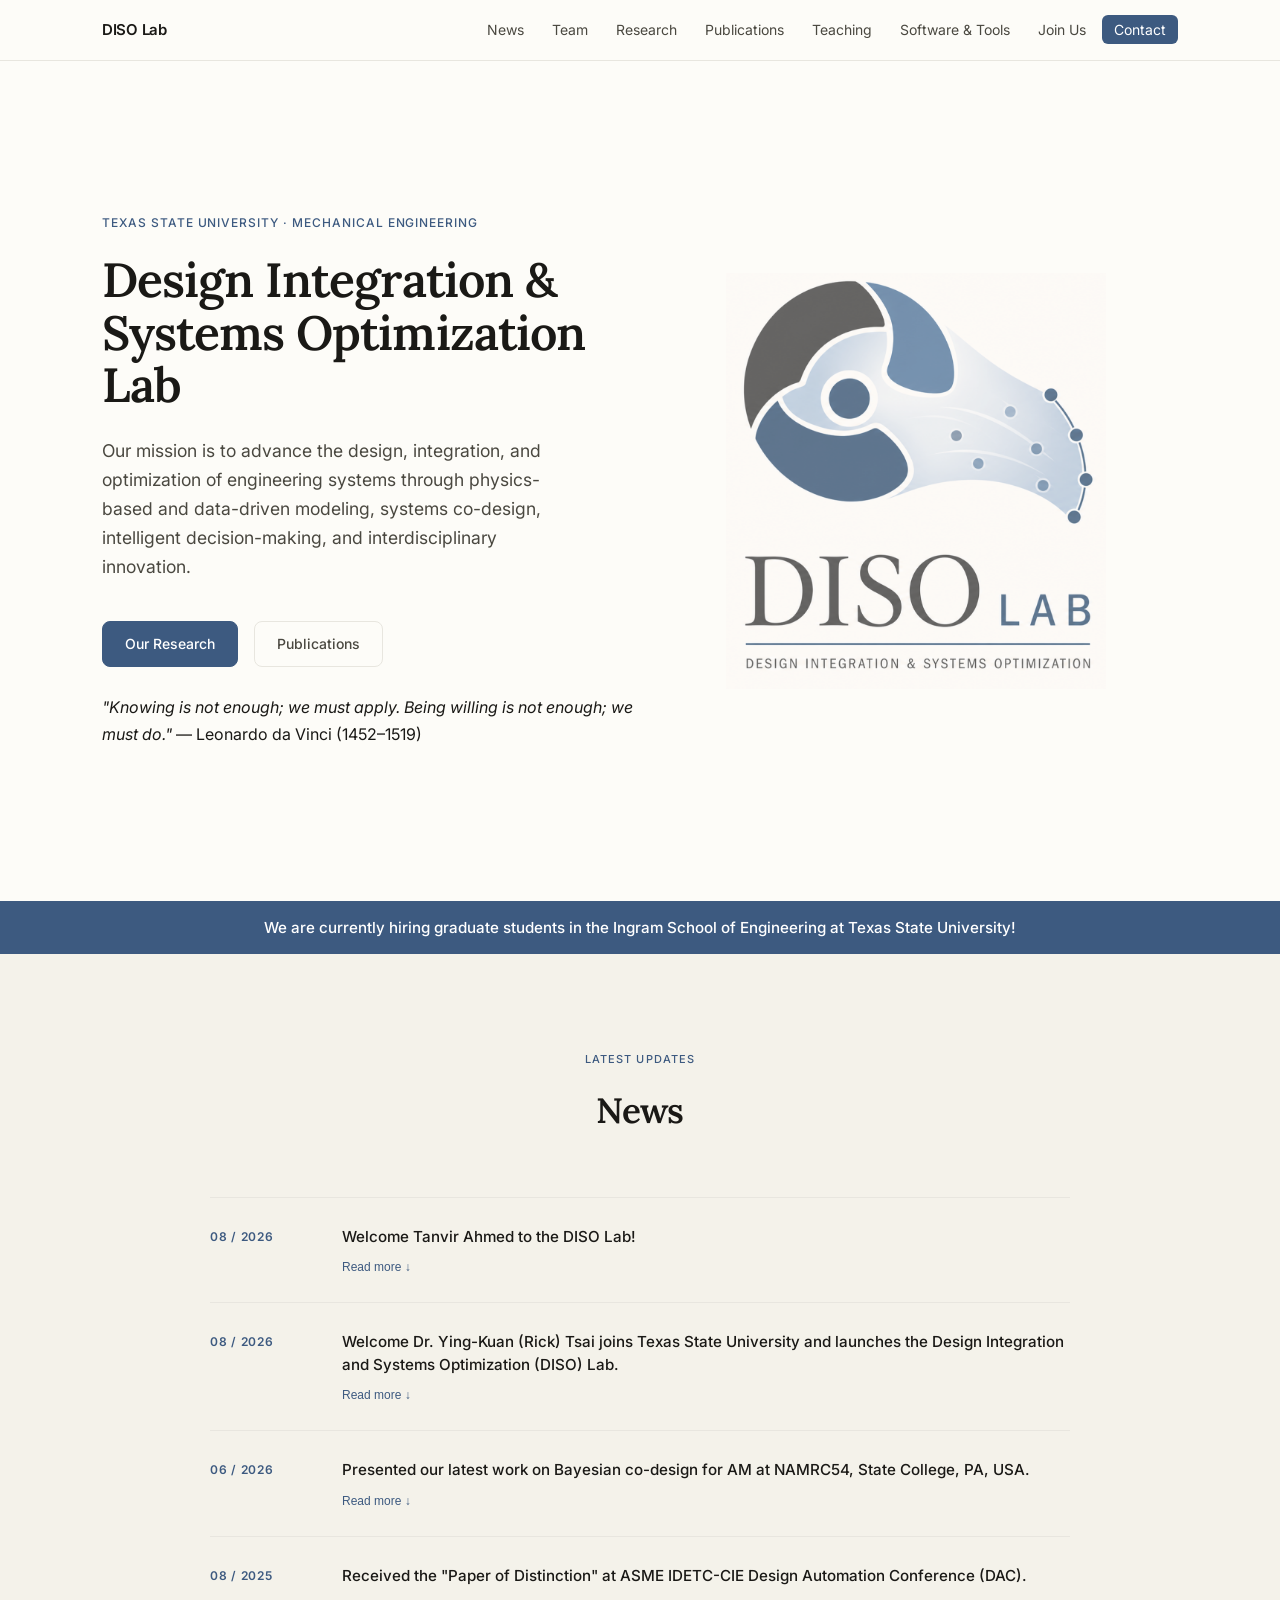
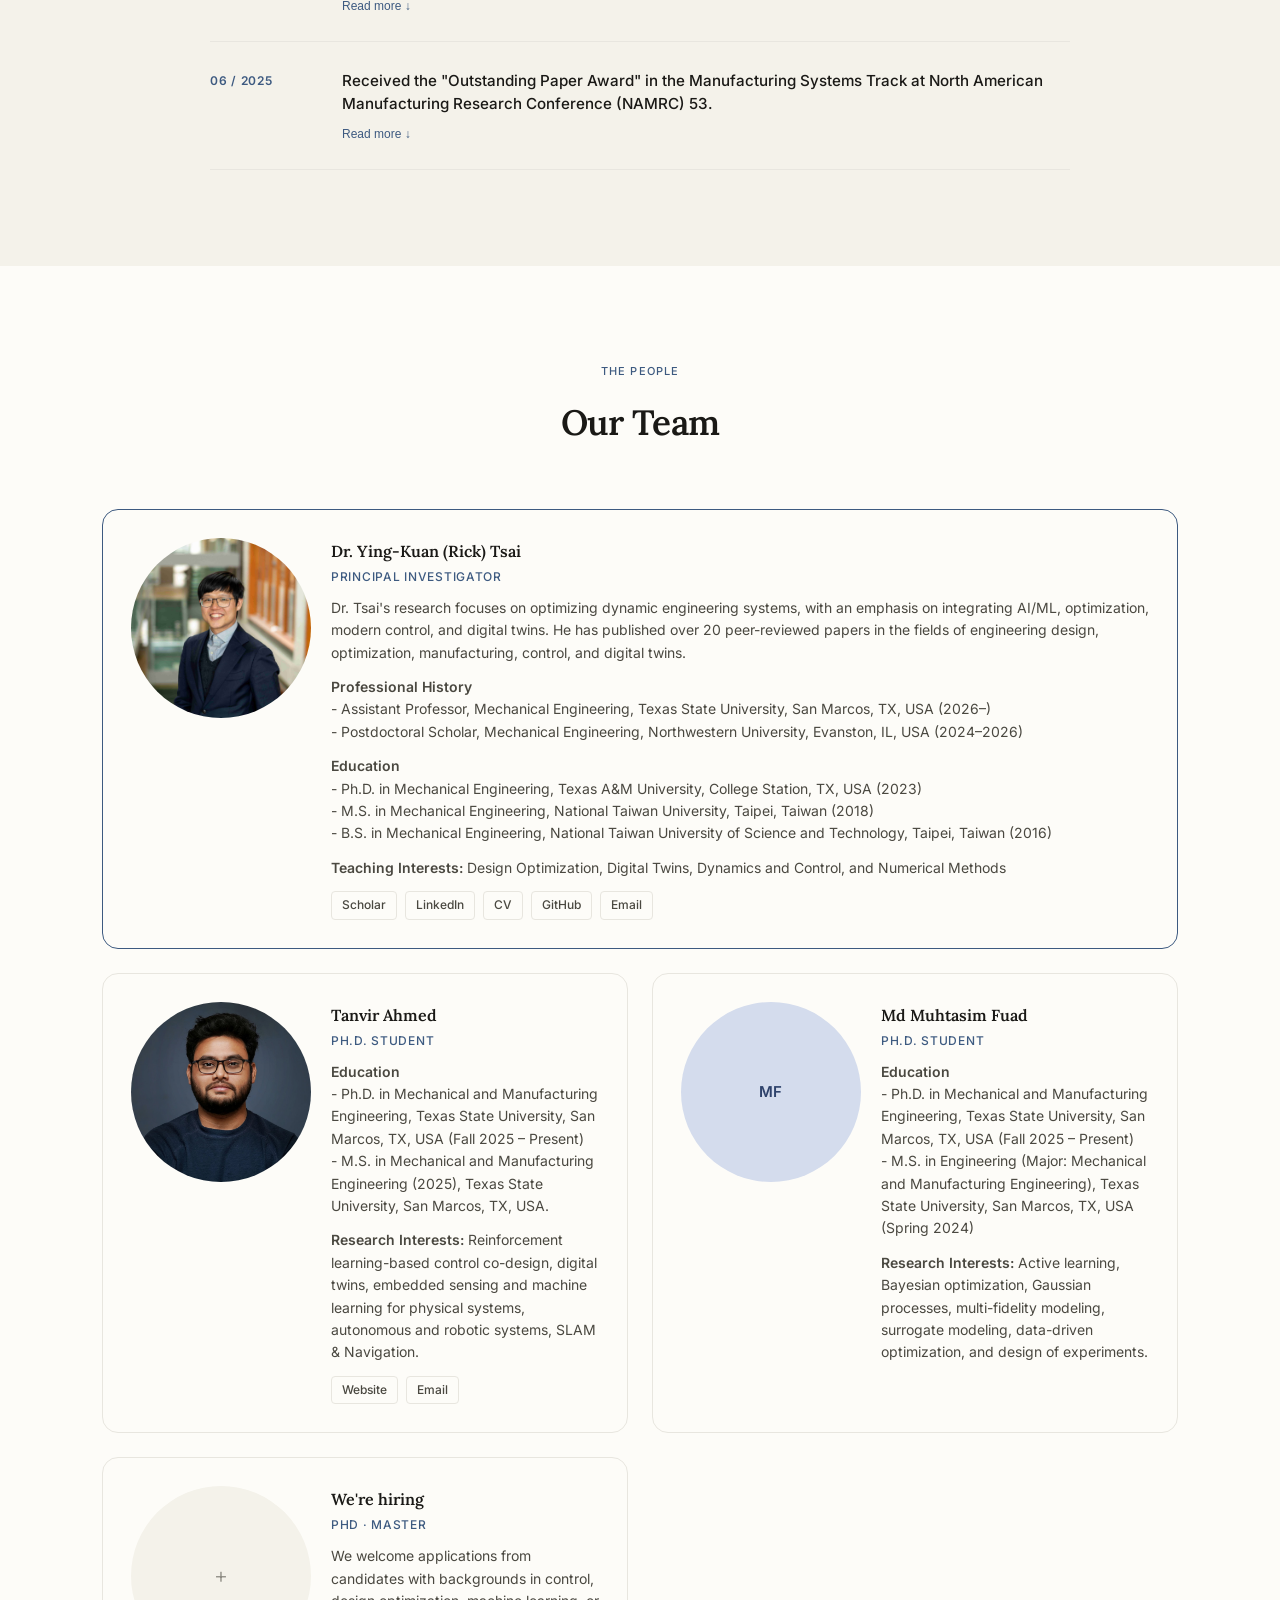
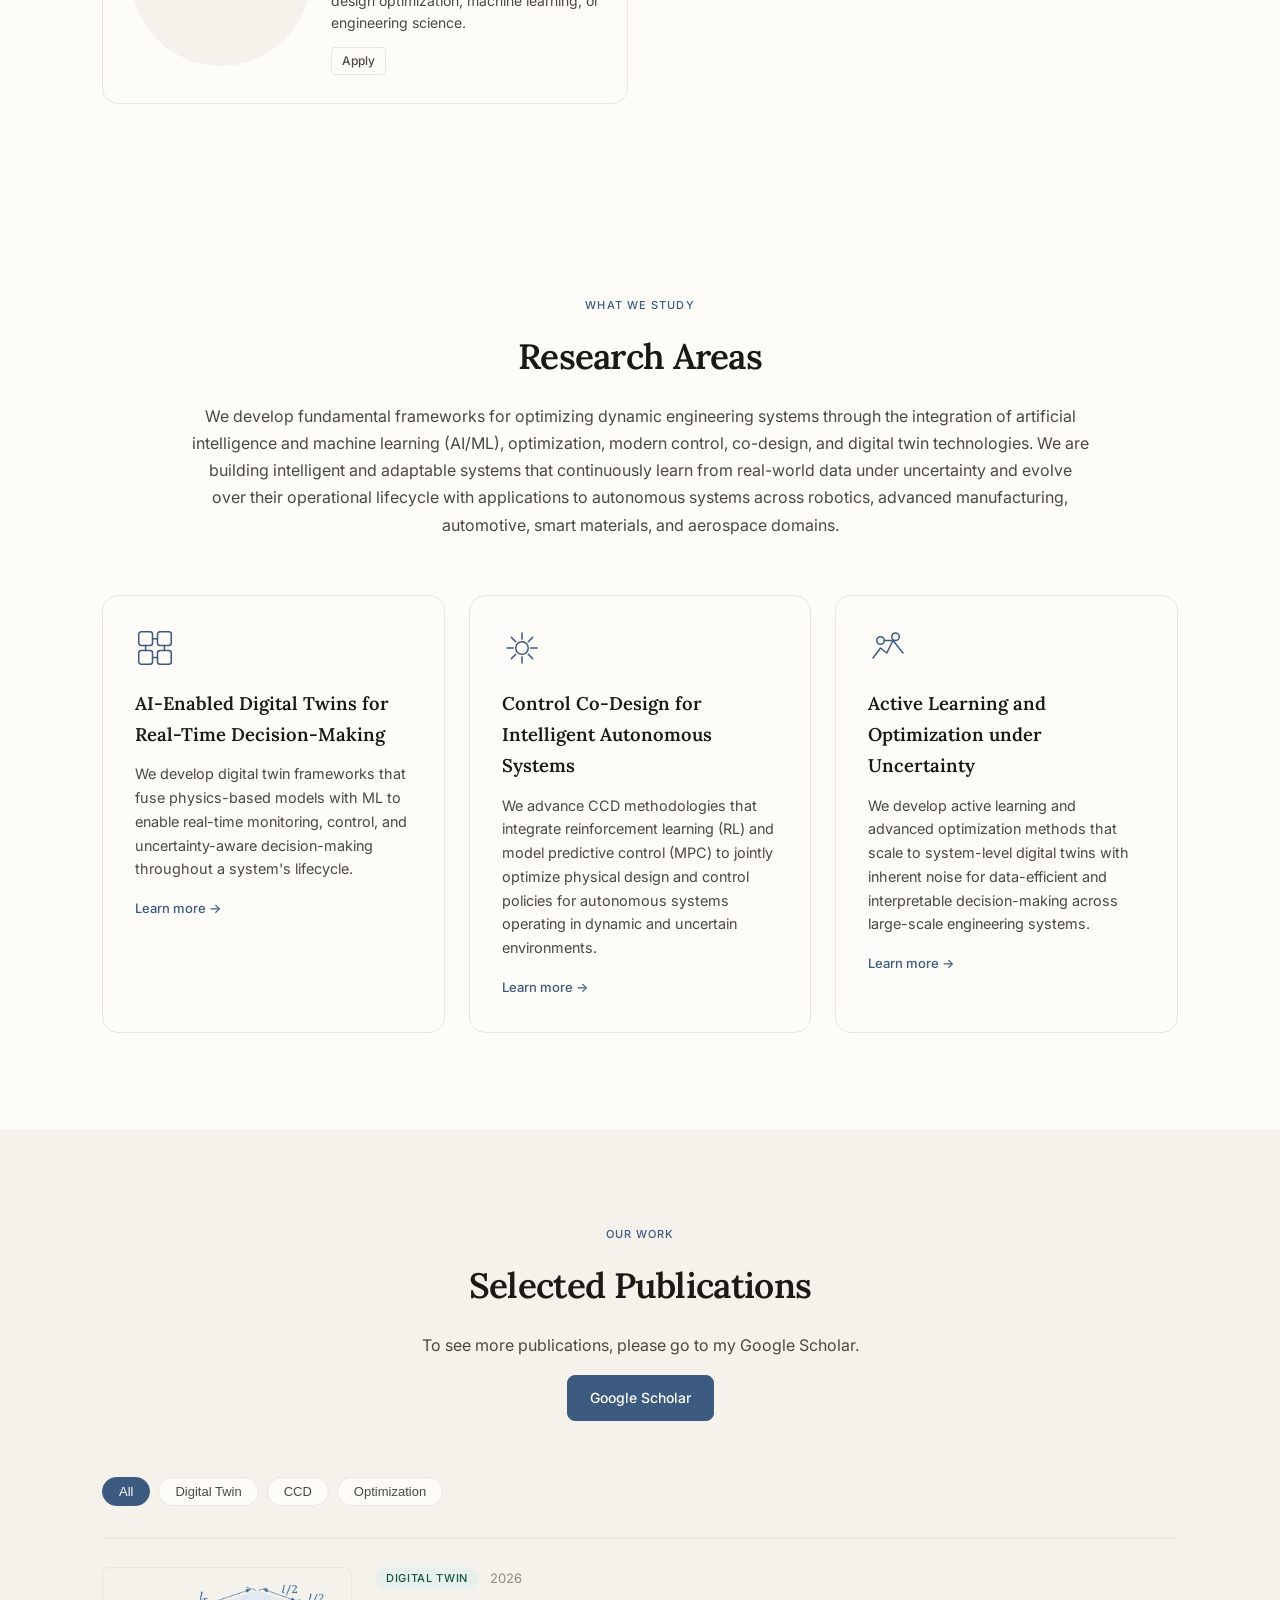
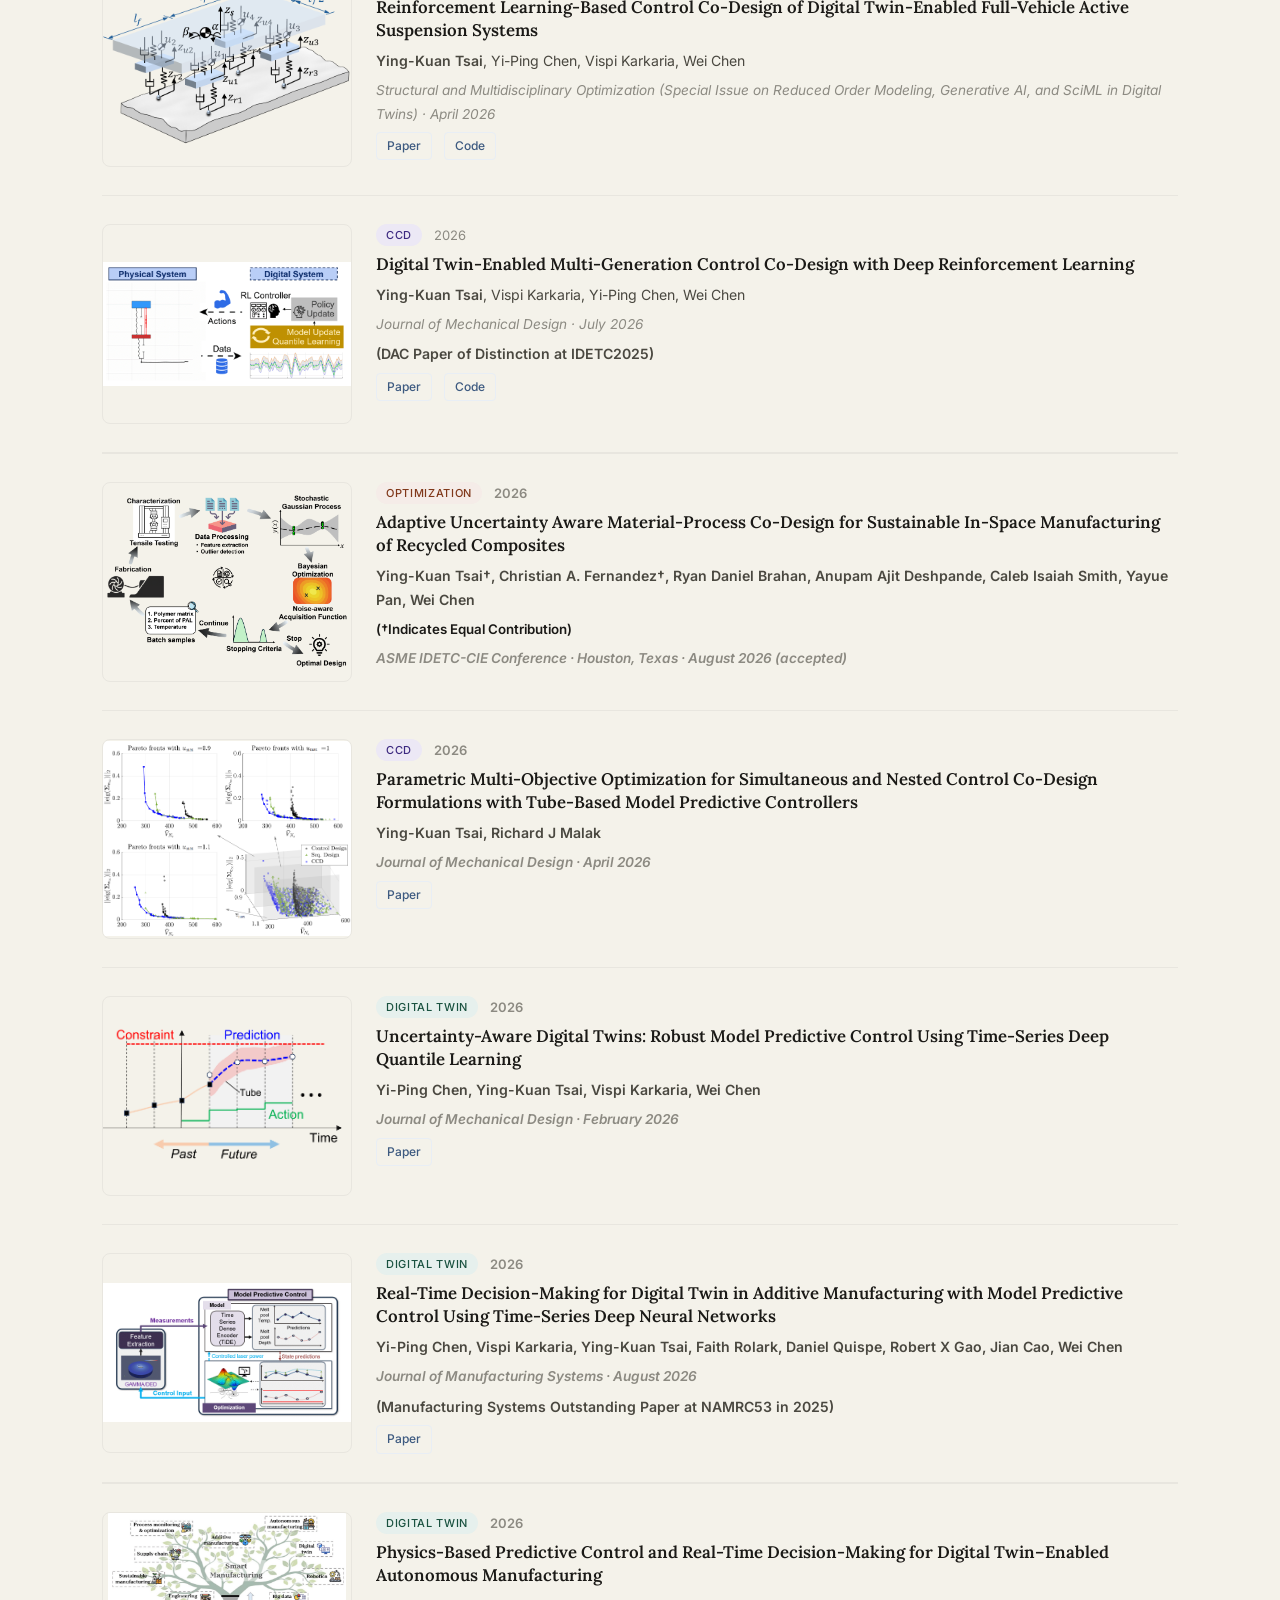
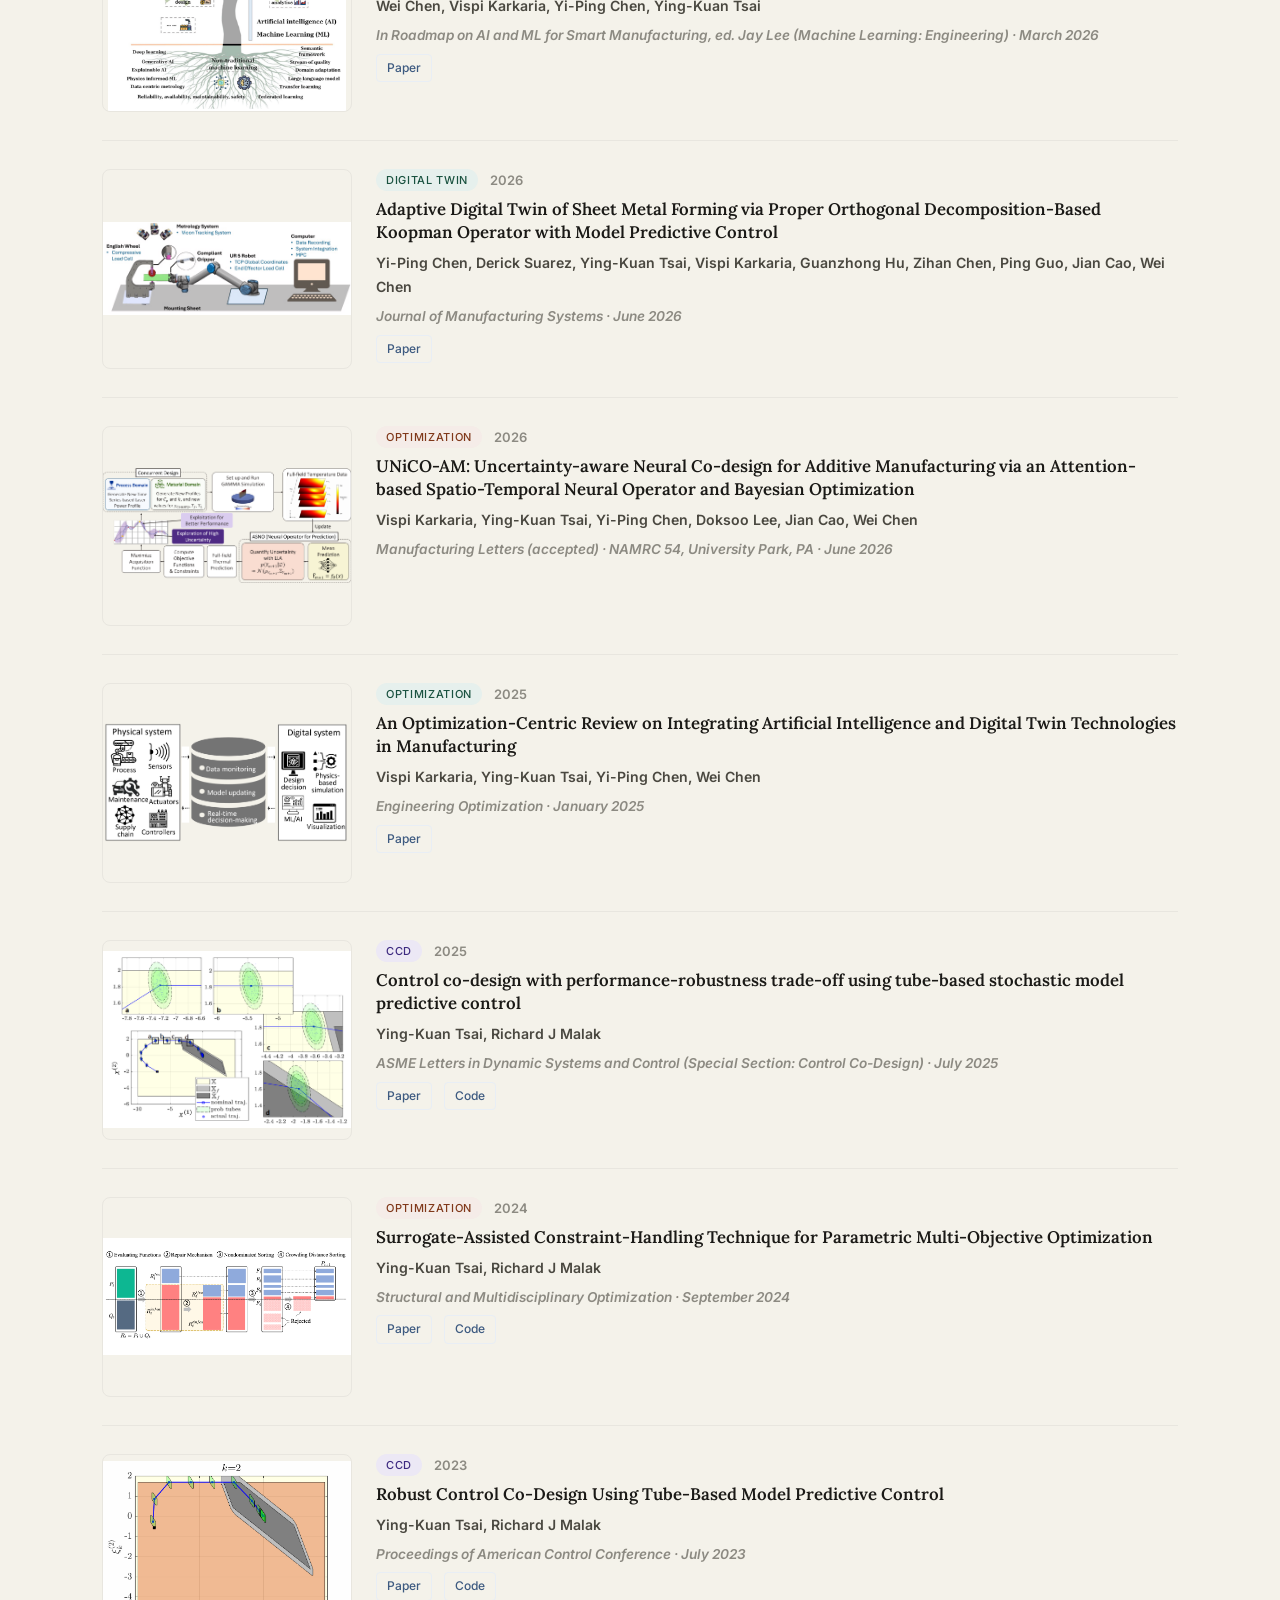
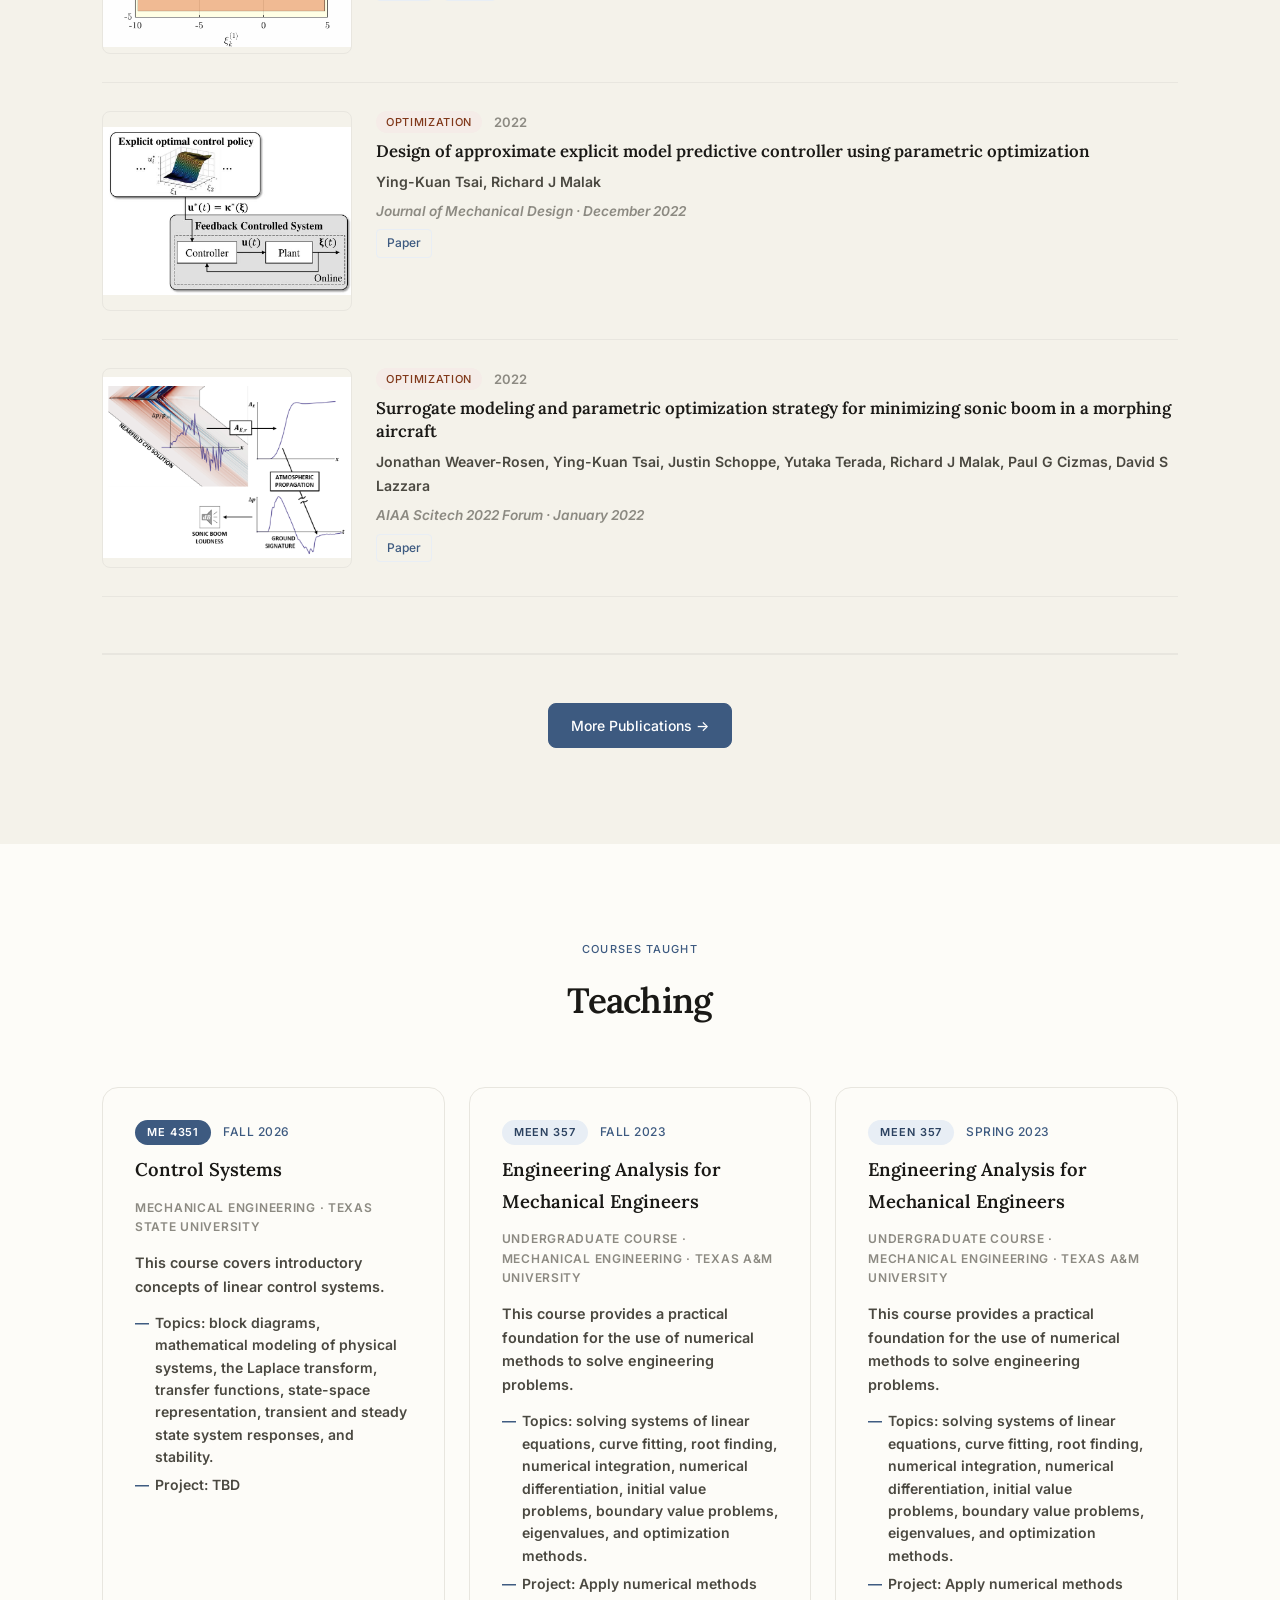
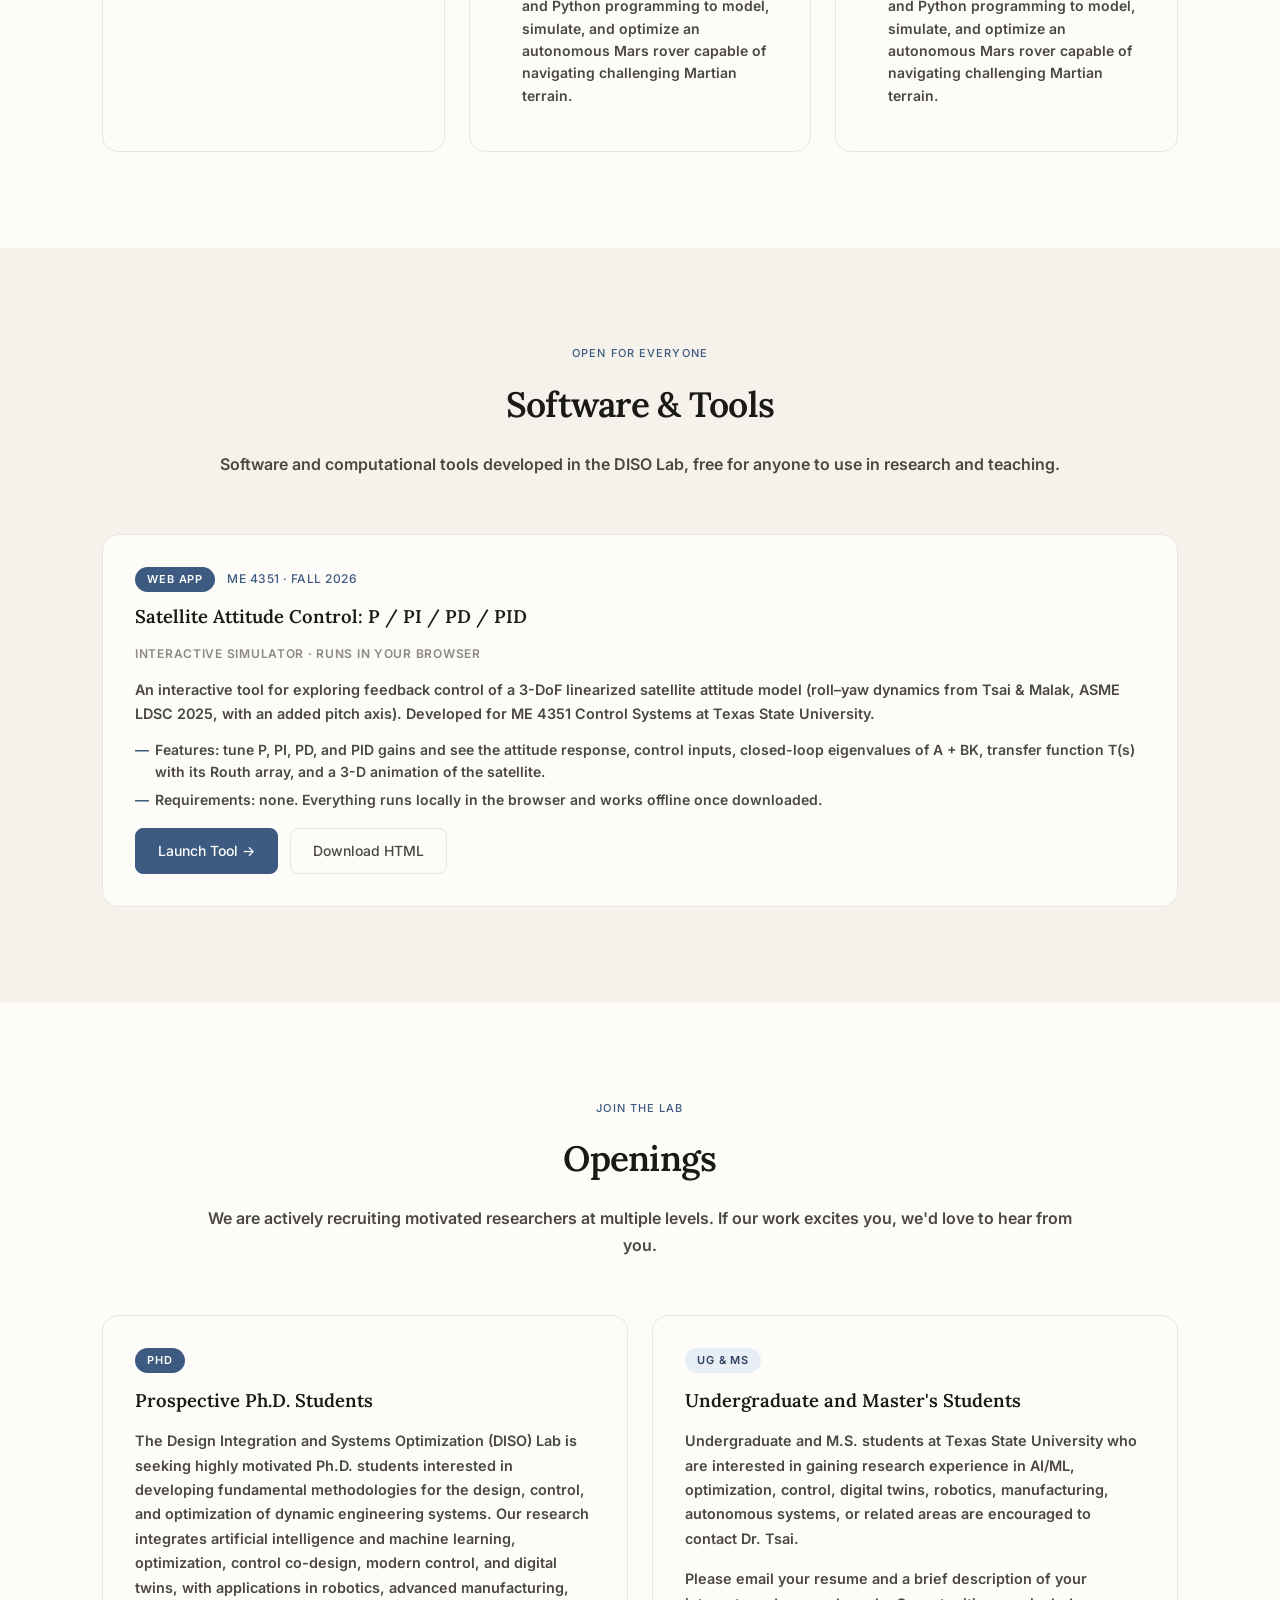
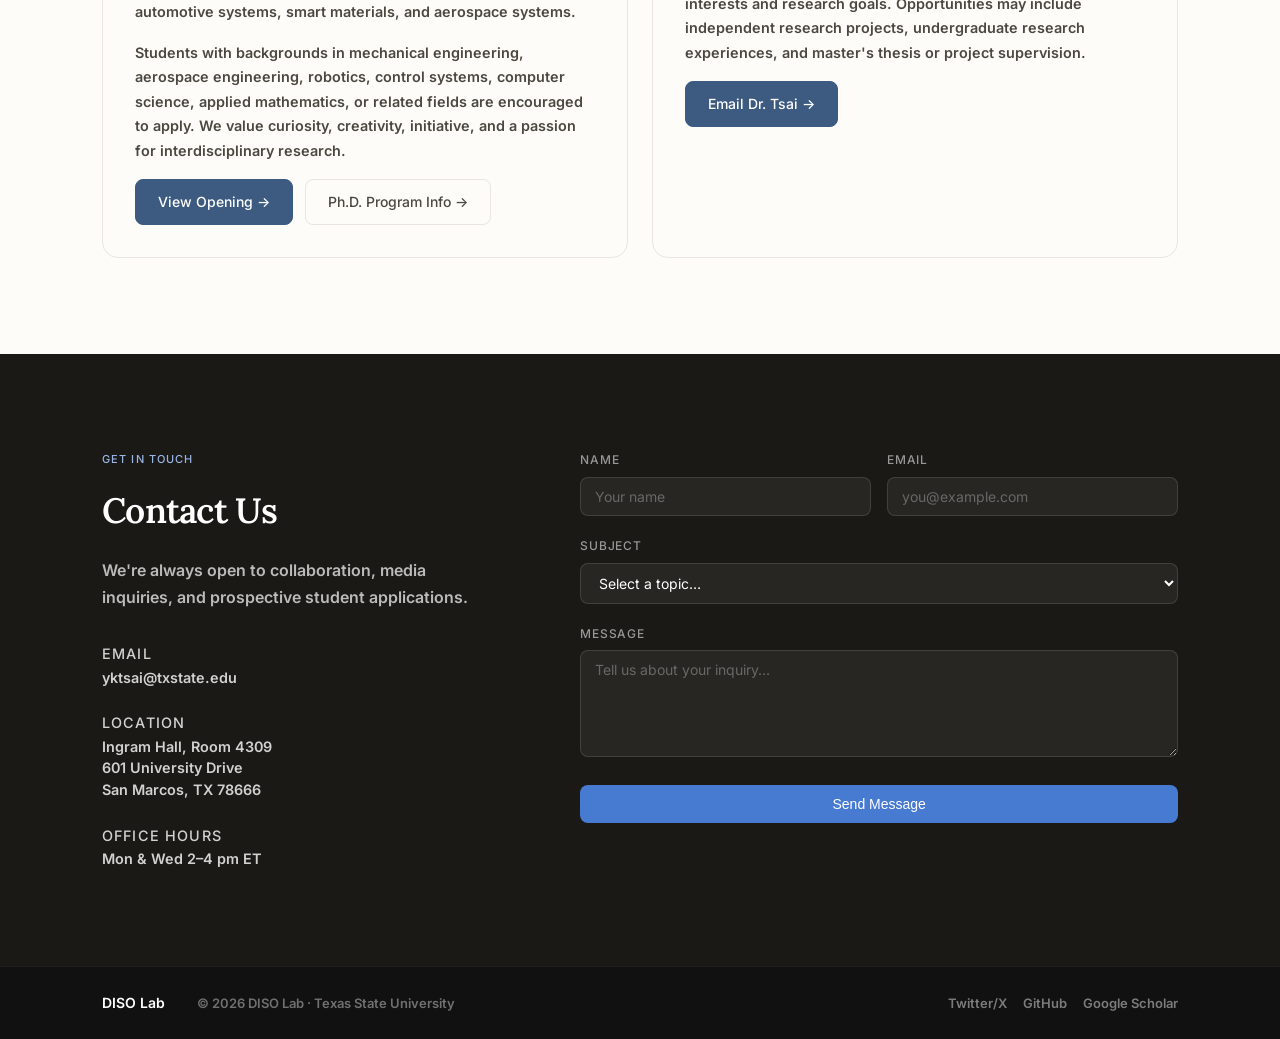
==== commit b565f592: "Add Software & Tools page" ====
--- a/index.html
+++ b/index.html
@@ -22,6 +22,7 @@
         <li><a href="#research">Research</a></li>
         <li><a href="#publications">Publications</a></li>
         <li><a href="#teaching">Teaching</a></li>
+        <li><a href="#tools">Software &amp; Tools</a></li>
         <li><a href="#join">Join Us</a></li>
         <li><a href="#contact" class="nav-cta">Contact</a></li>
       </ul>
@@ -38,6 +39,7 @@
     <a href="#research"       onclick="closeNav()">Research</a>
     <a href="#publications"   onclick="closeNav()">Publications</a>
     <a href="#teaching"        onclick="closeNav()">Teaching</a>
+    <a href="#tools"          onclick="closeNav()">Software &amp; Tools</a>
     <a href="#join"           onclick="closeNav()">Join Us</a>
     <a href="#contact"        onclick="closeNav()">Contact</a>
   </div>
@@ -639,8 +641,41 @@
     </div>
   </section>
 
+  <!-- SOFTWARE & TOOLS -->
+  <section id="tools" class="section section-alt">
+    <div class="container">
+      <div class="section-header">
+        <p class="section-eyebrow">Open for everyone</p>
+        <h2 class="section-title">Software &amp; Tools</h2>
+        <p class="section-desc">Software and computational tools developed in the DISO Lab, free for anyone to use in research and teaching.</p>
+      </div>
+
+      <div class="research-grid">
+
+        <div class="research-card">
+          <div class="teaching-header">
+            <span class="join-badge">Web App</span>
+            <span class="teaching-term">ME 4351 · Fall 2026</span>
+          </div>
+          <h3>Satellite Attitude Control: P / PI / PD / PID</h3>
+          <p class="teaching-role">Interactive simulator · Runs in your browser</p>
+          <p class="teaching-desc">An interactive tool for exploring feedback control of a 3-DoF linearized satellite attitude model (roll–yaw dynamics from Tsai &amp; Malak, ASME LDSC 2025, with an added pitch axis). Developed for ME 4351 Control Systems at Texas State University.</p>
+          <ul class="teaching-topics">
+            <li><strong>Features:</strong> tune P, PI, PD, and PID gains and see the attitude response, control inputs, closed-loop eigenvalues of A + BK, transfer function T(s) with its Routh array, and a 3-D animation of the satellite.</li>
+            <li><strong>Requirements:</strong> none. Everything runs locally in the browser and works offline once downloaded.</li>
+          </ul>
+          <div class="join-btn-group">
+            <a href="tools/satellite_gui.html" target="_blank" class="btn btn-primary join-btn">Launch Tool →</a>
+            <a href="tools/satellite_gui.html" download class="btn btn-ghost join-btn">Download HTML</a>
+          </div>
+        </div>
+
+      </div>
+    </div>
+  </section>
+
   <!-- JOIN US -->
-  <section id="join" class="section section-alt">
+  <section id="join" class="section">
     <div class="container">
       <div class="section-header">
         <p class="section-eyebrow">Join the lab</p>
--- a/style.css
+++ b/style.css
@@ -336,6 +336,7 @@
 /* specificity boost for teaching classes nested inside .research-card */
 .research-card .teaching-role { font-size: 12px; color: var(--ink-3); }
 .research-card .teaching-tbd  { color: var(--ink-3); }
+.research-card .join-btn-group { margin-top: 1rem; }
 
 /* === RESPONSIVE === */
 @media (max-width: 900px) {
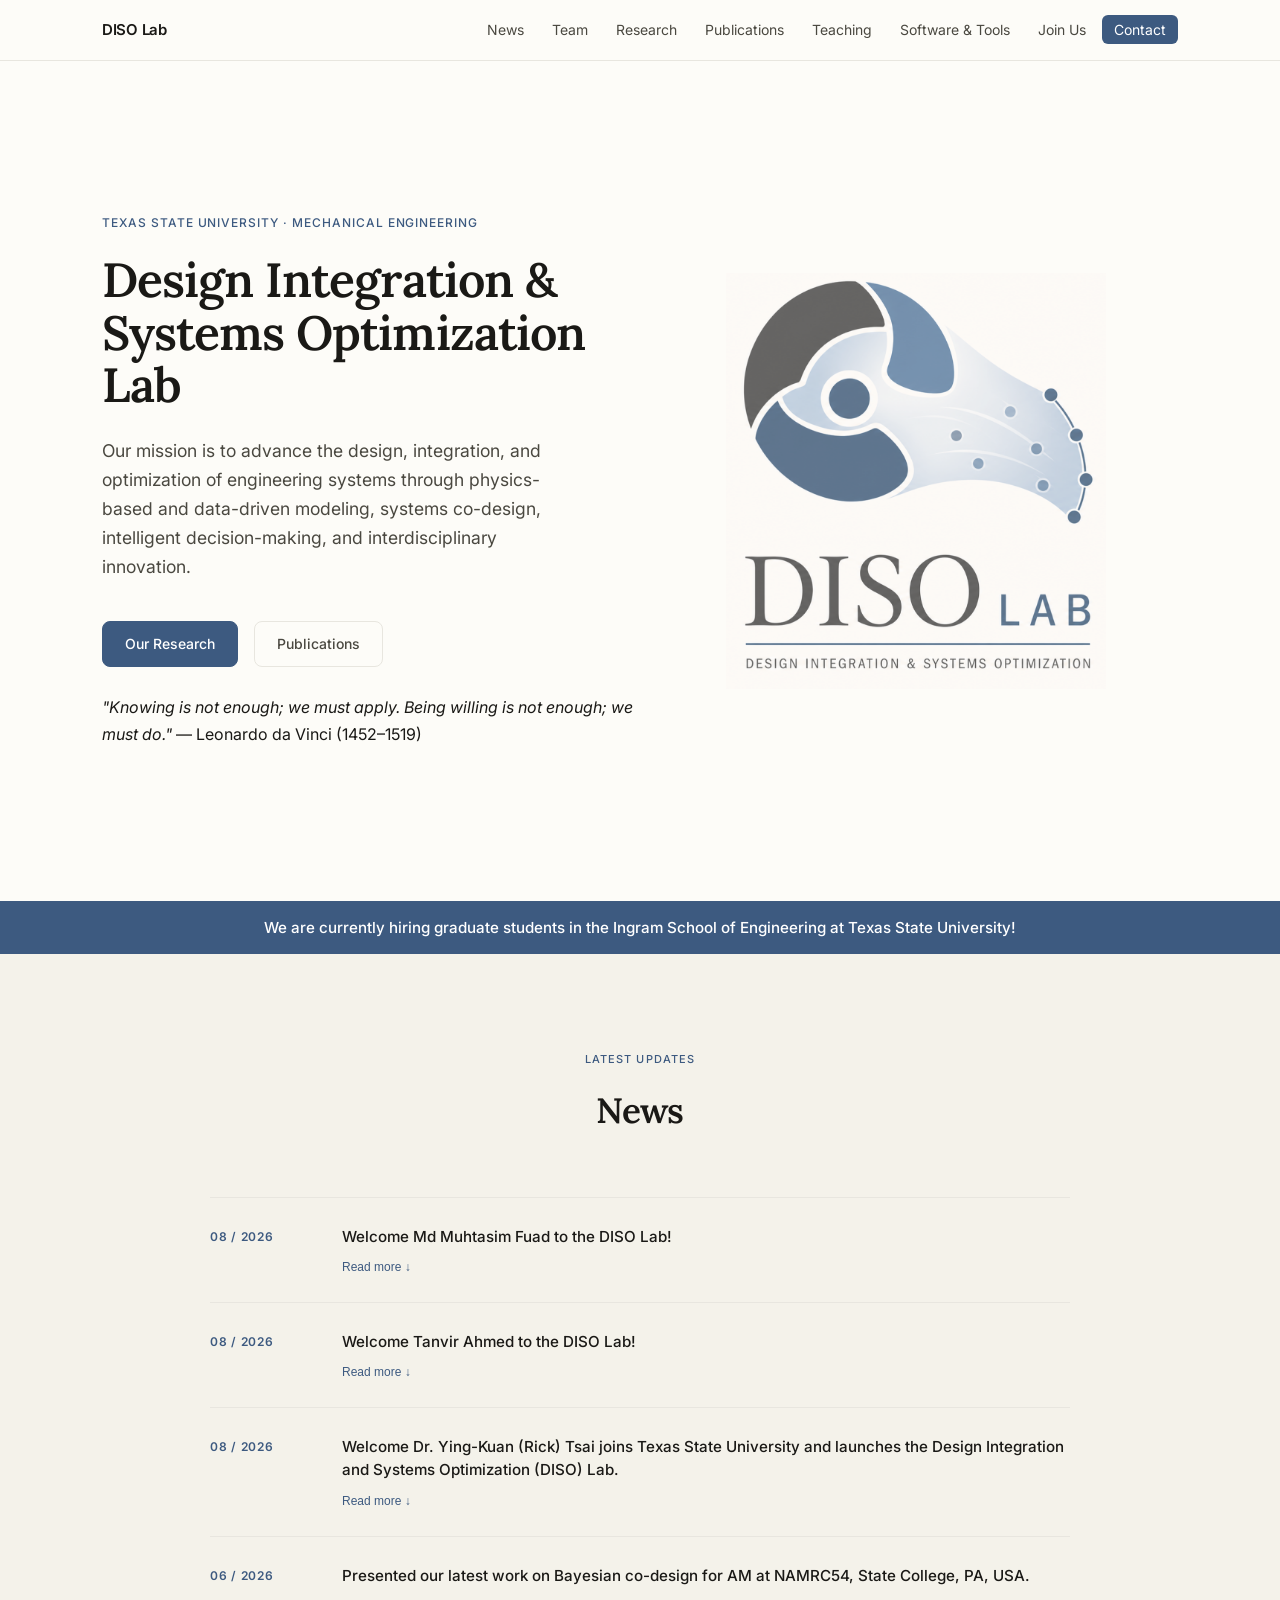
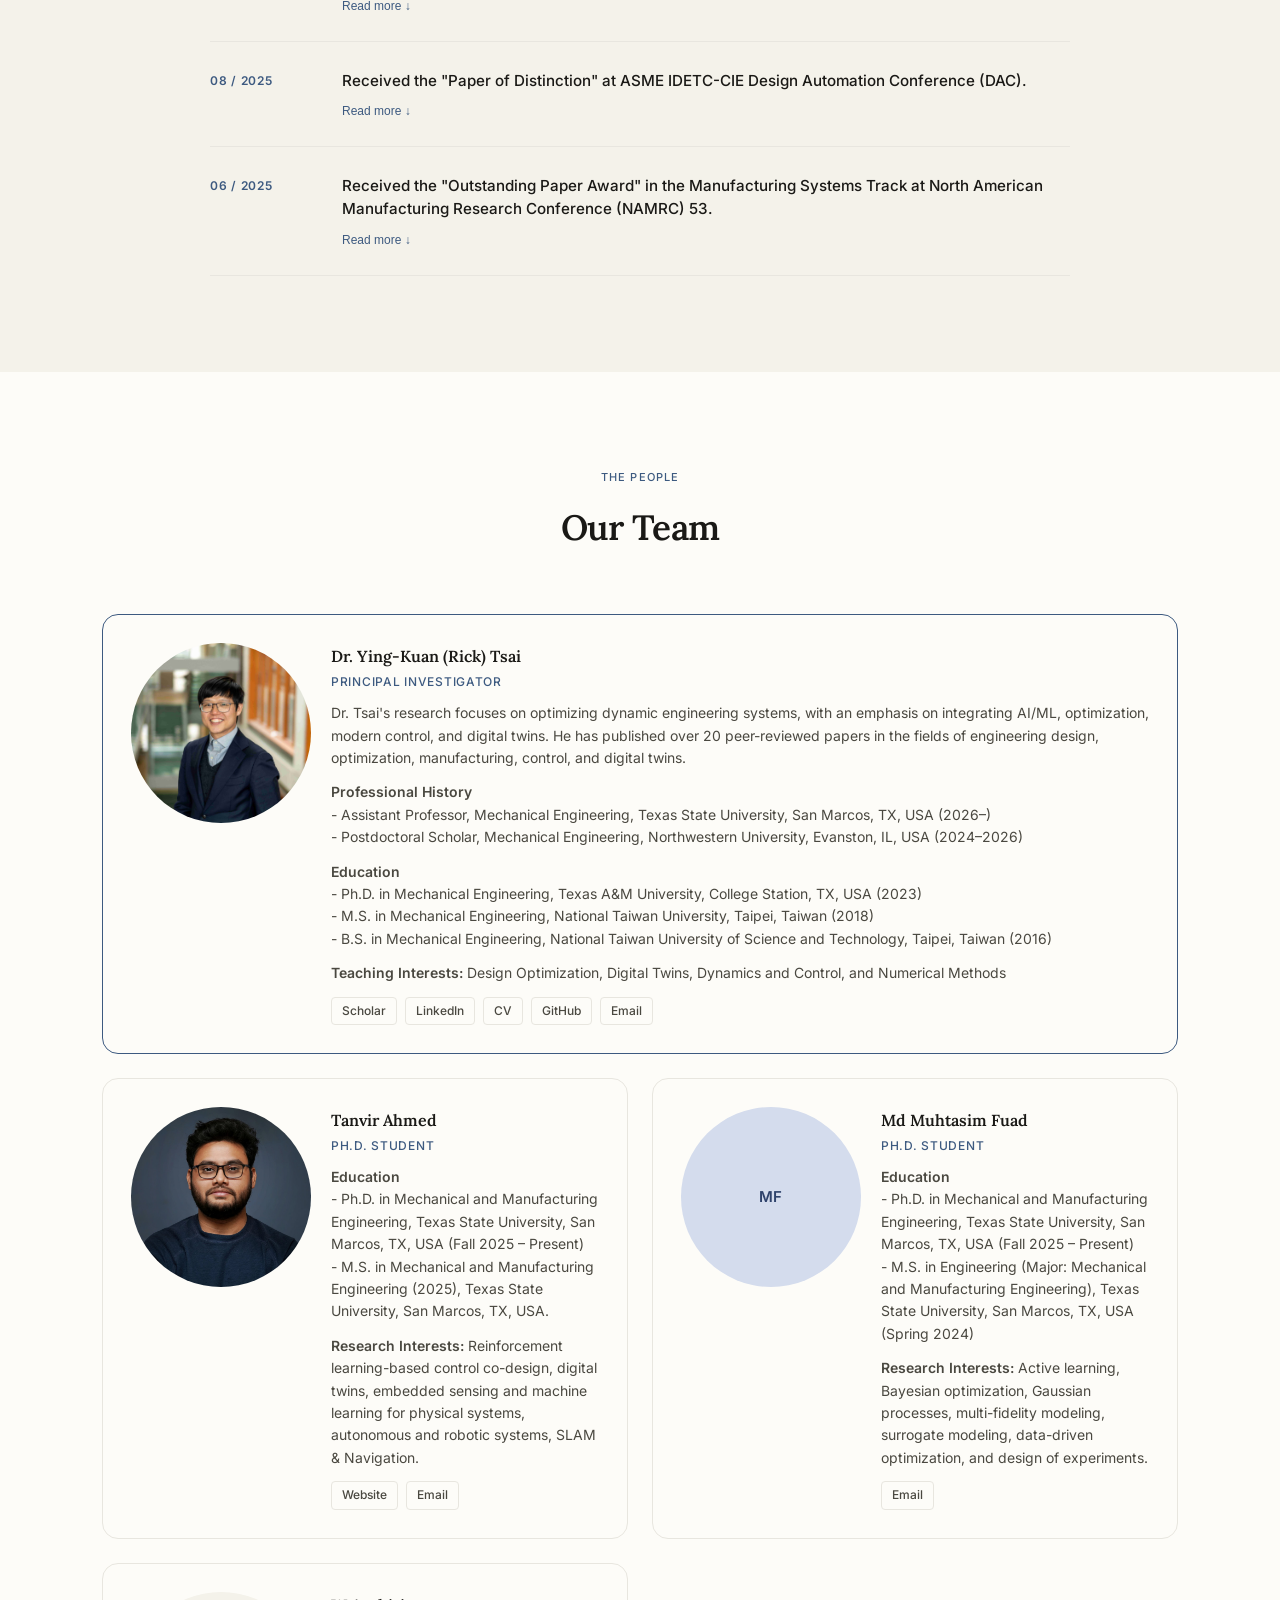
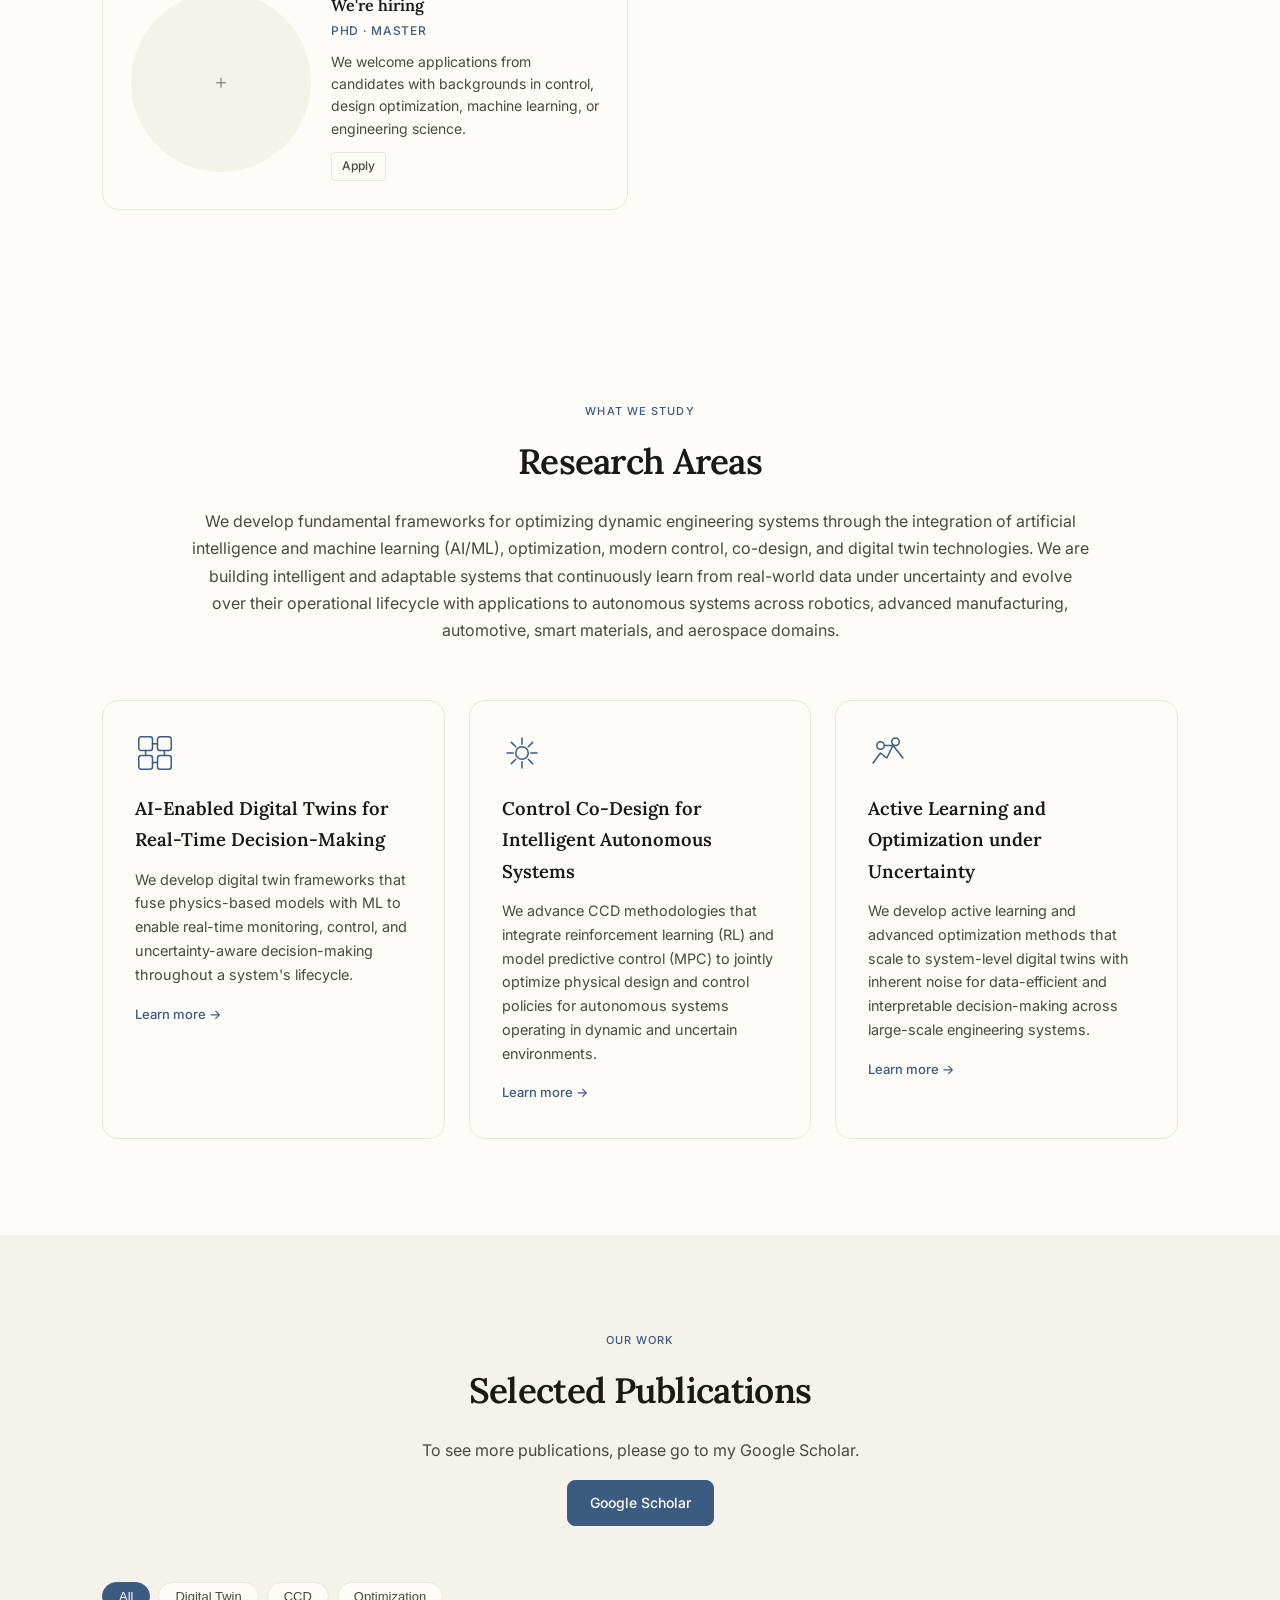
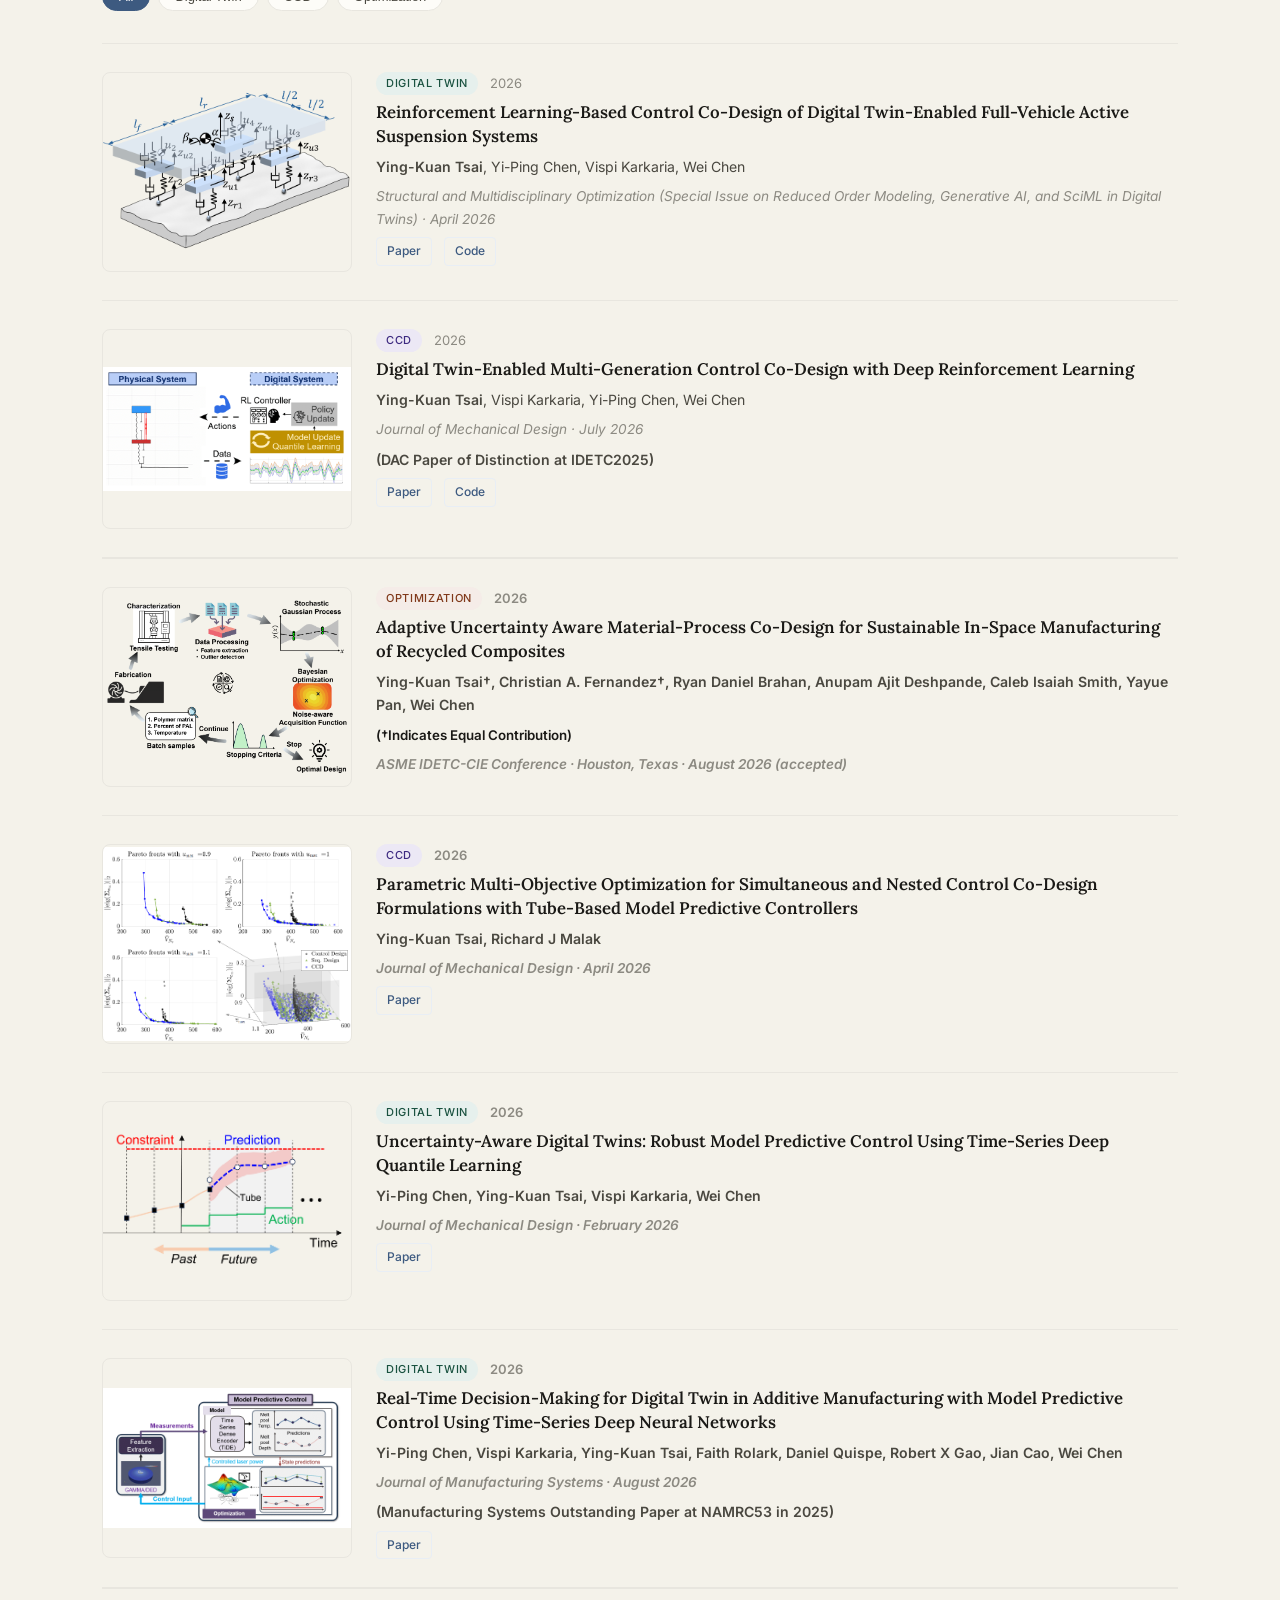
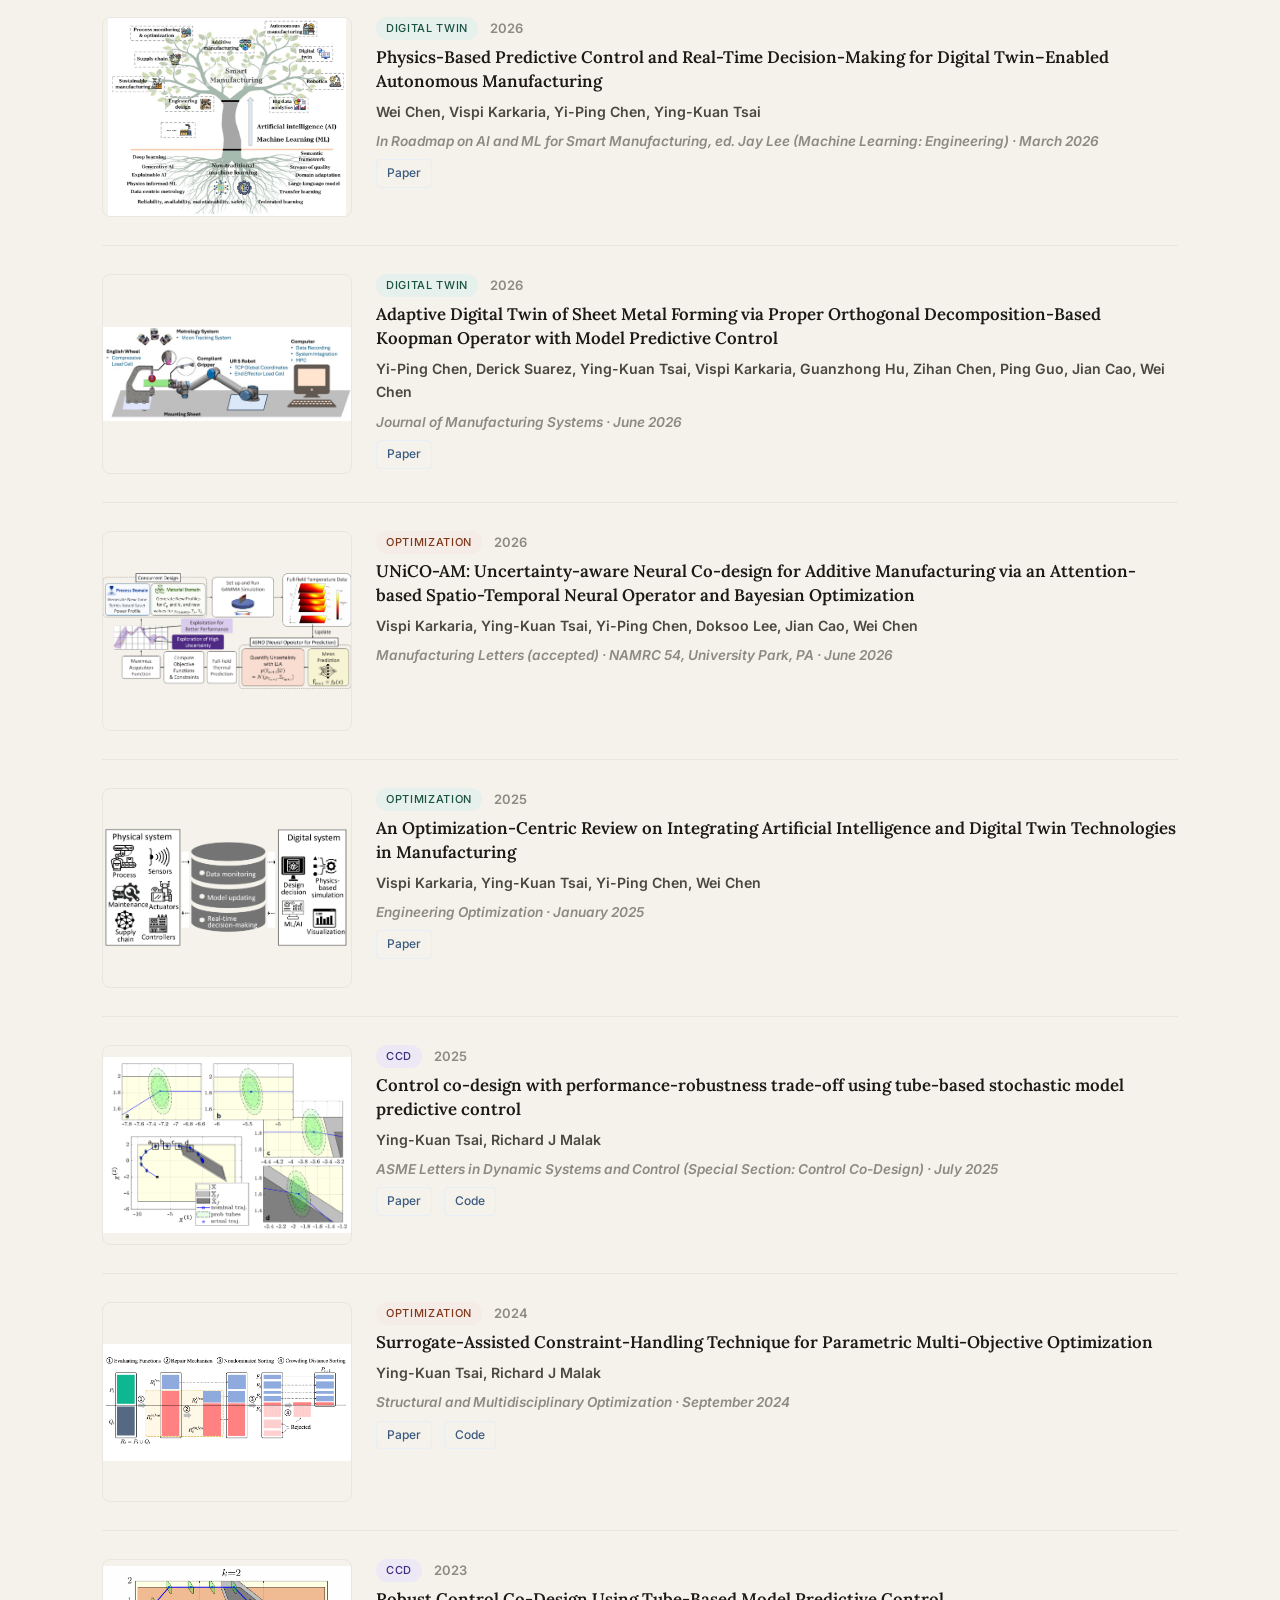
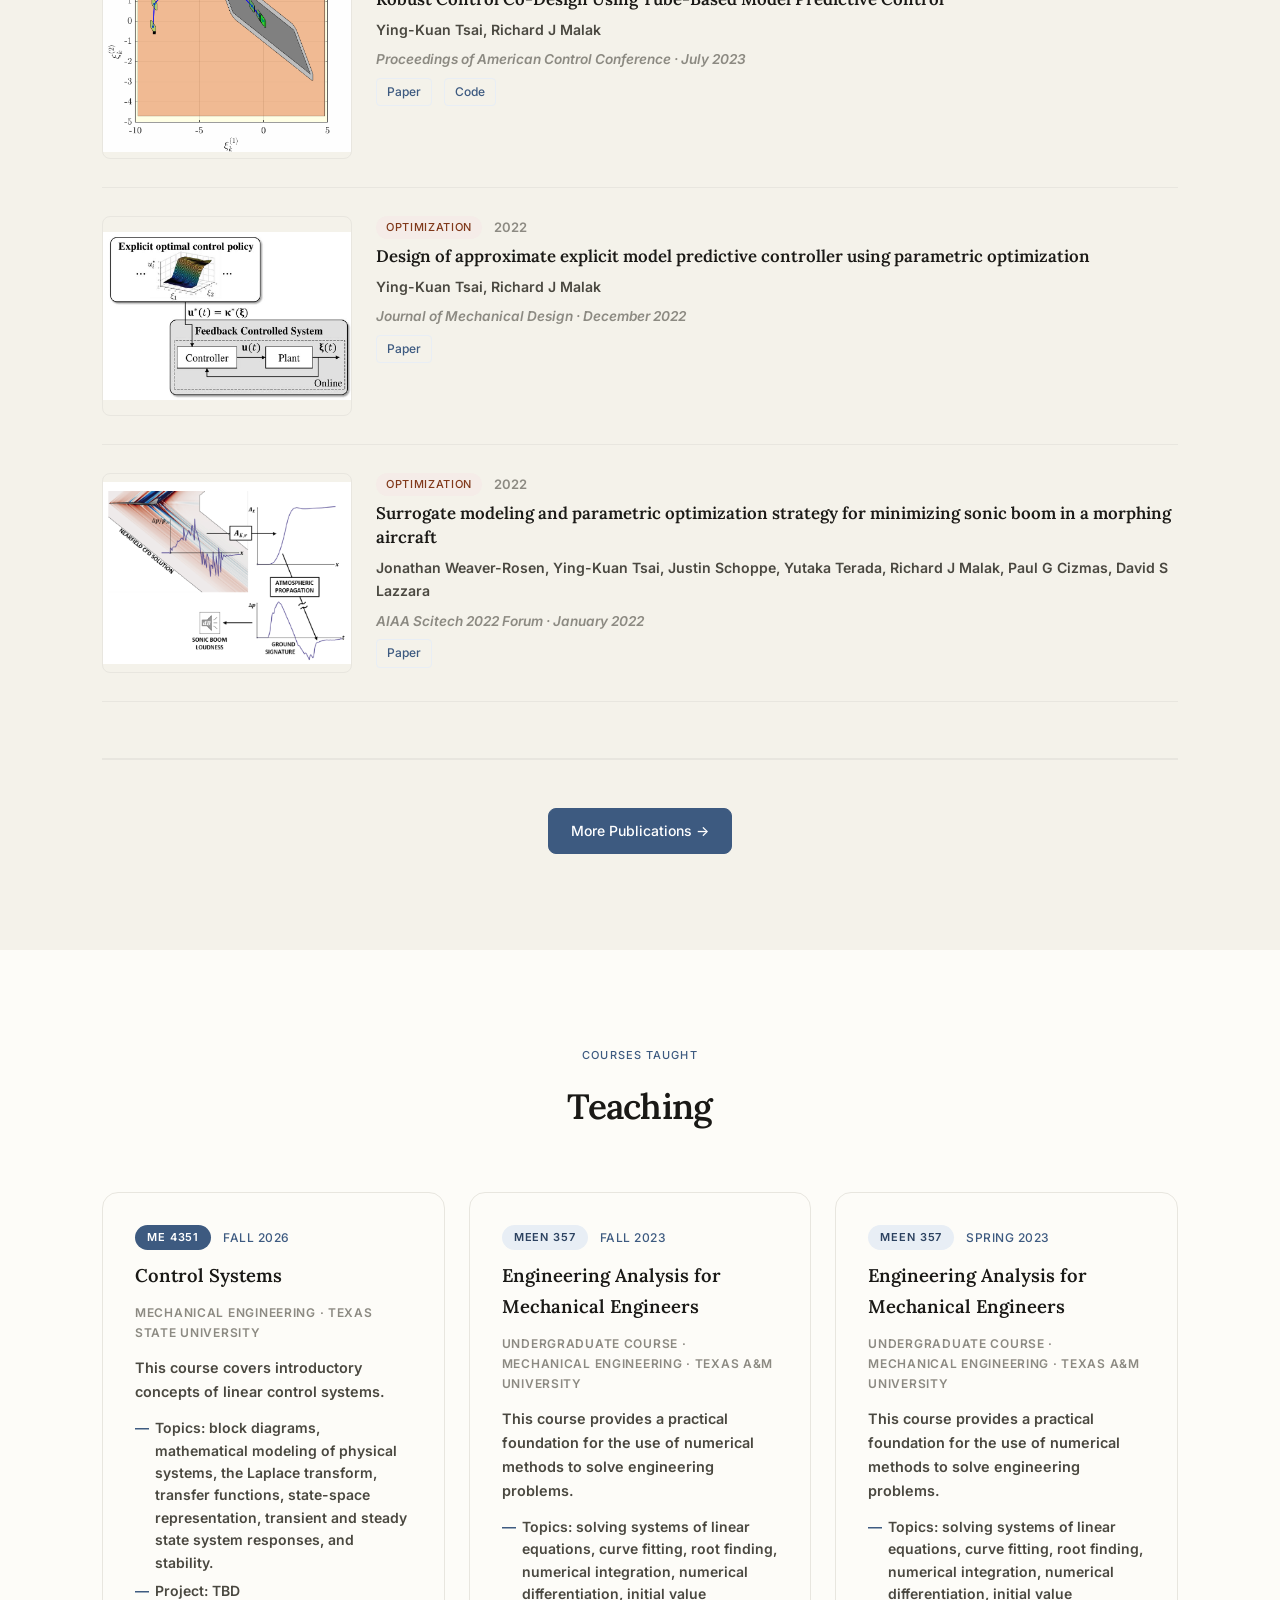
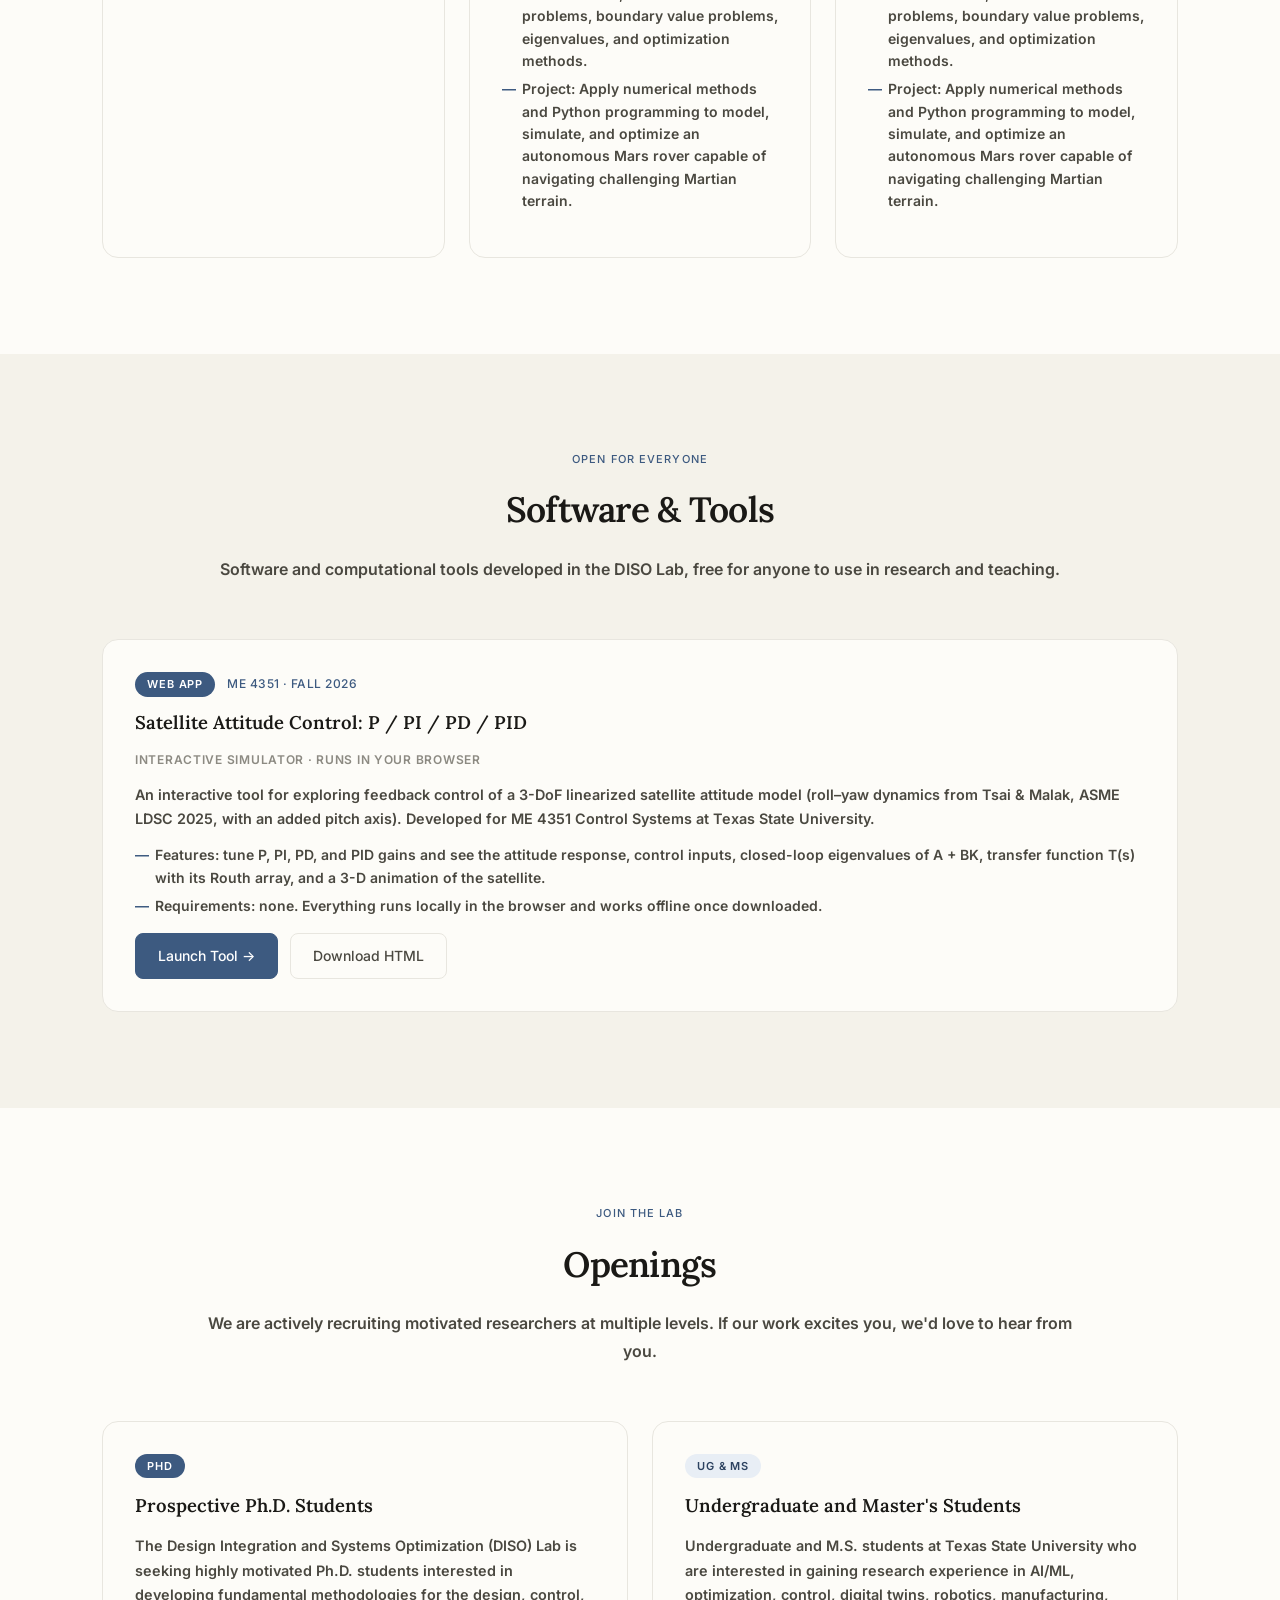
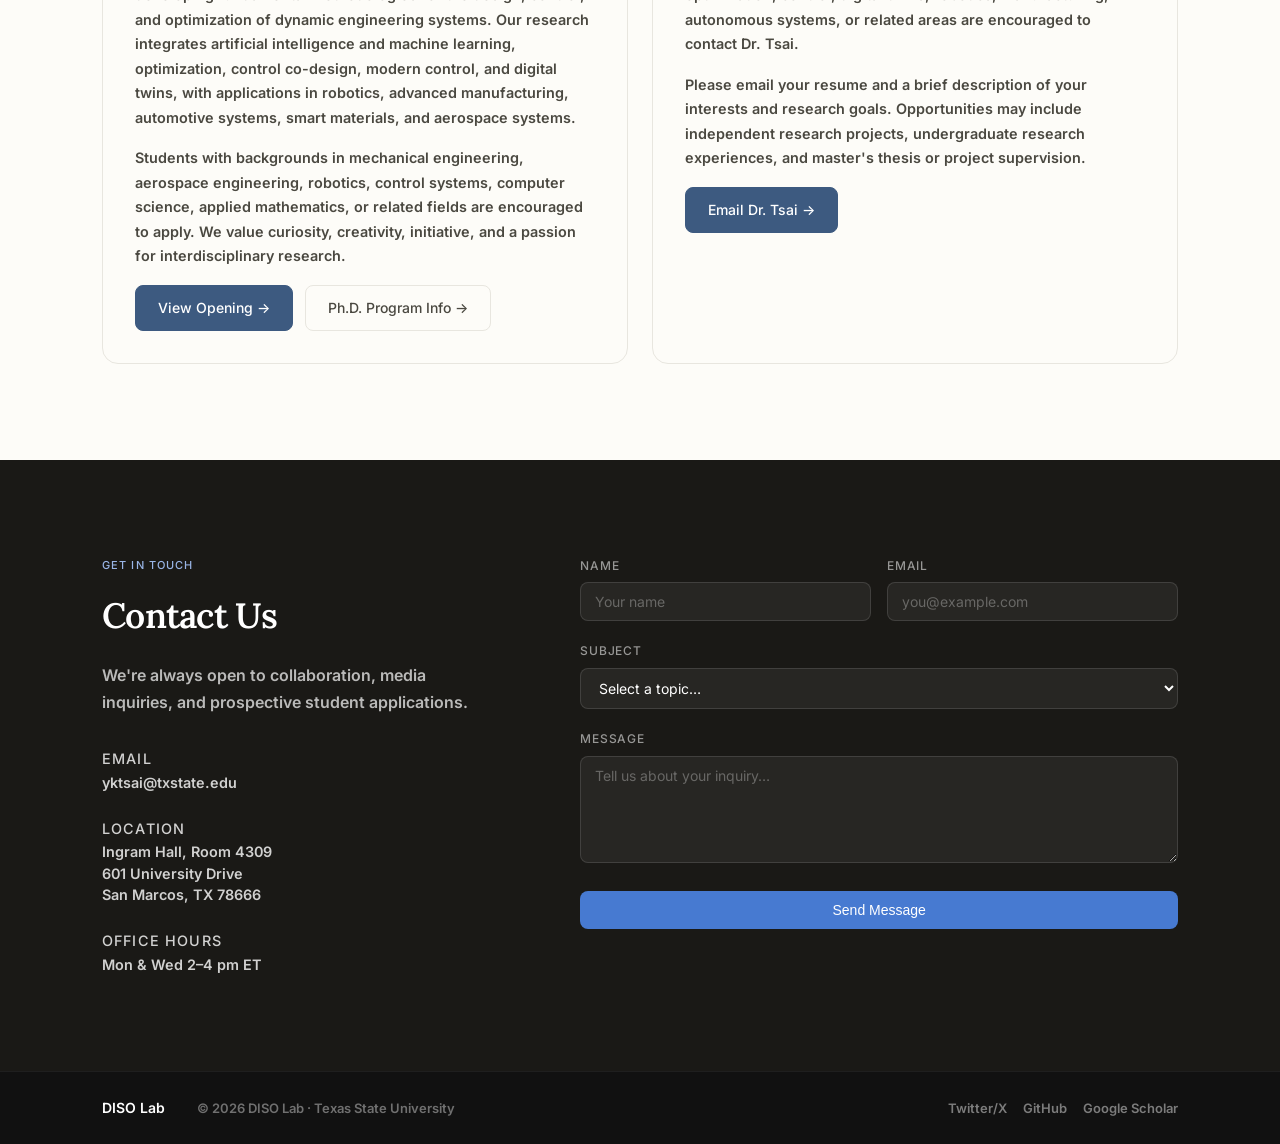
==== commit 7100d792: "Update index.html" ====
--- a/index.html
+++ b/index.html
@@ -79,6 +79,18 @@
       </div>
  
       <div class="news-list">
+
+        <div class="news-item">
+          <div class="news-date">08 / 2026</div>
+          <div class="news-body">
+            <p class="news-headline">Welcome Md Muhtasim Fuad to the DISO Lab!</p>
+            <button class="news-toggle">Read more ↓</button>
+            <p class="news-detail">
+              We are excited to welcome Md Muhtasim Fuad to the Design Integration and Systems Optimization (DISO) Lab! Fuad joined the lab in August 2026 as a Ph.D. student in the Mechanical and Manufacturing Engineering program at Texas State University. For more his info, please see <a href="#md-muhtasim-fuad">his profile page</a>.
+            </p>
+            <p class="news-detail">Welcome to the DISO Lab, Fuad!</p>
+          </div>
+        </div>
 
         <div class="news-item">
           <div class="news-date">08 / 2026</div>
@@ -206,6 +218,9 @@
               - M.S. in Engineering (Major: Mechanical and Manufacturing Engineering), Texas State University, San Marcos, TX, USA (Spring 2024)
               </p>
             <p class="team-bio"><strong>Research Interests:</strong> Active learning, Bayesian optimization, Gaussian processes, multi-fidelity modeling, surrogate modeling, data-driven optimization, and design of experiments.</p>
+            <div class="team-links">
+              <a href="mailto:fuad.m@txstate.edu" class="tl">Email</a>
+            </div>
           </div>
         </div>
 
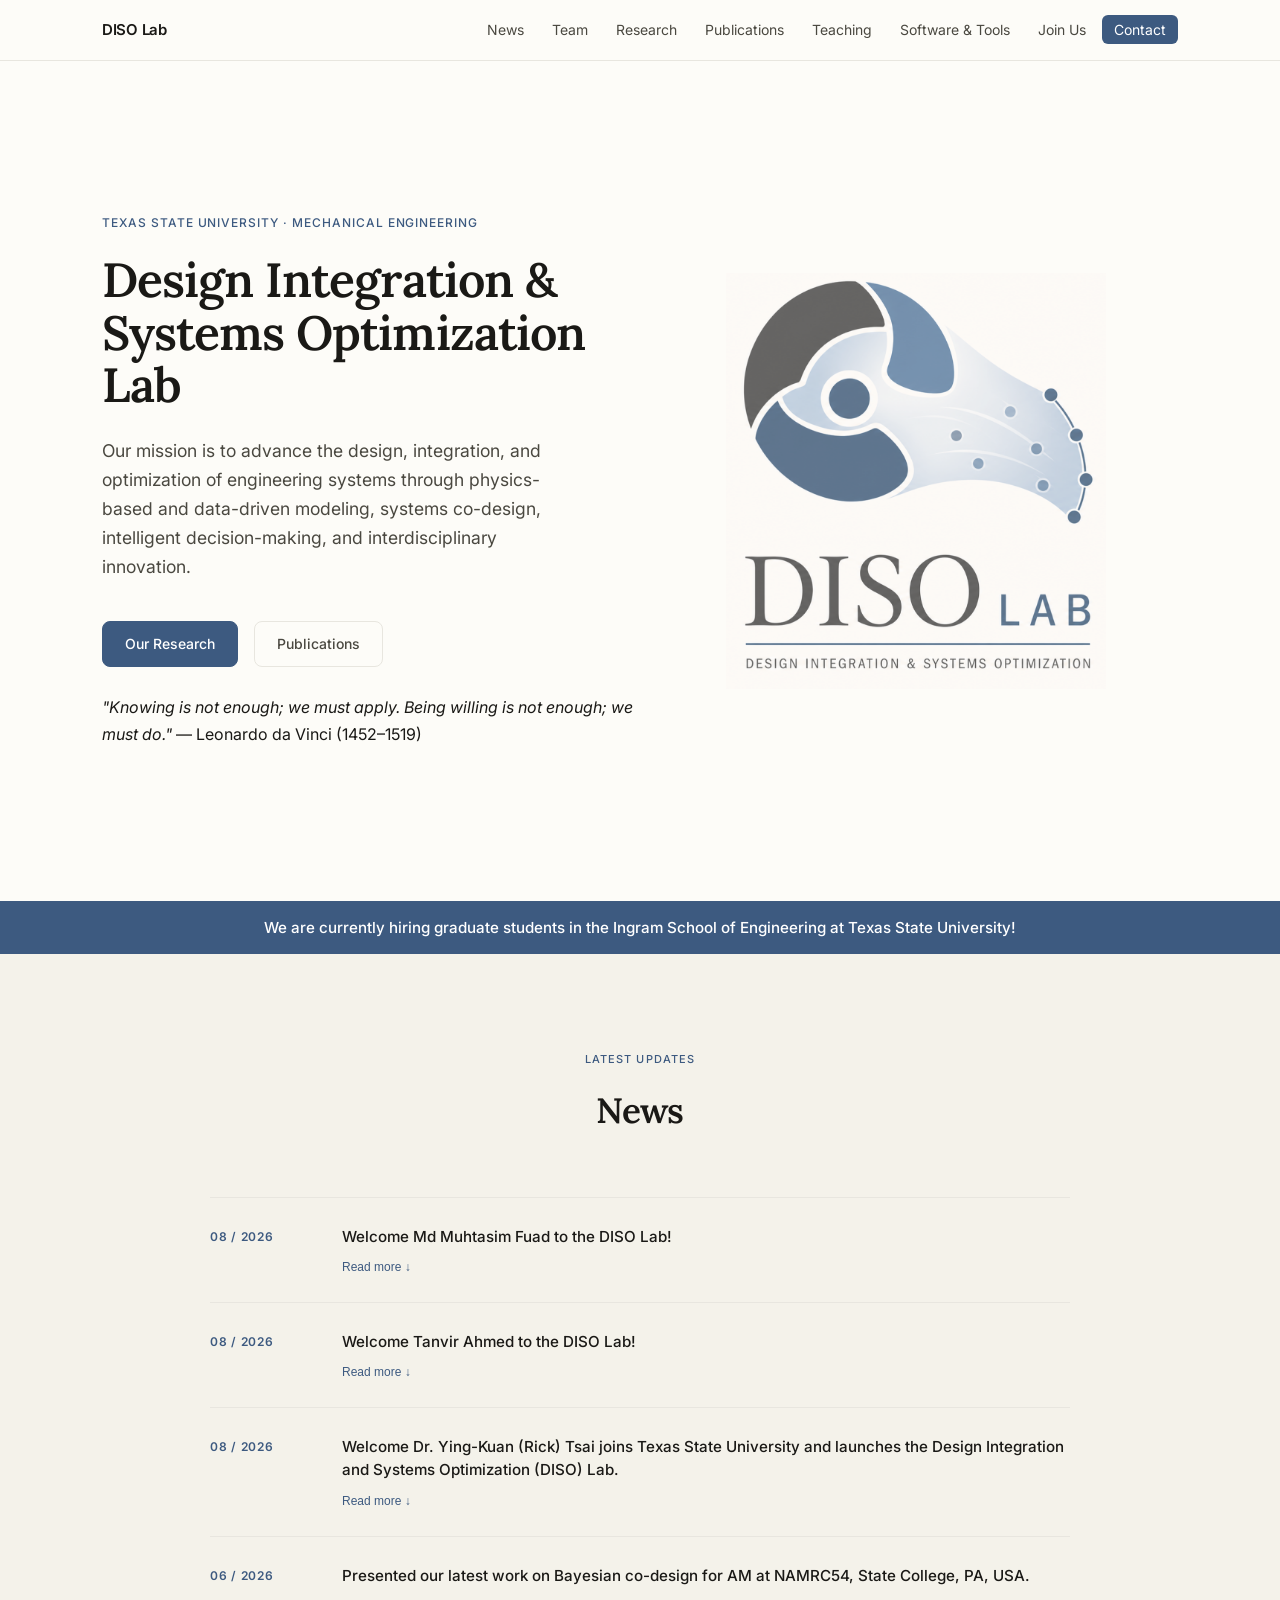
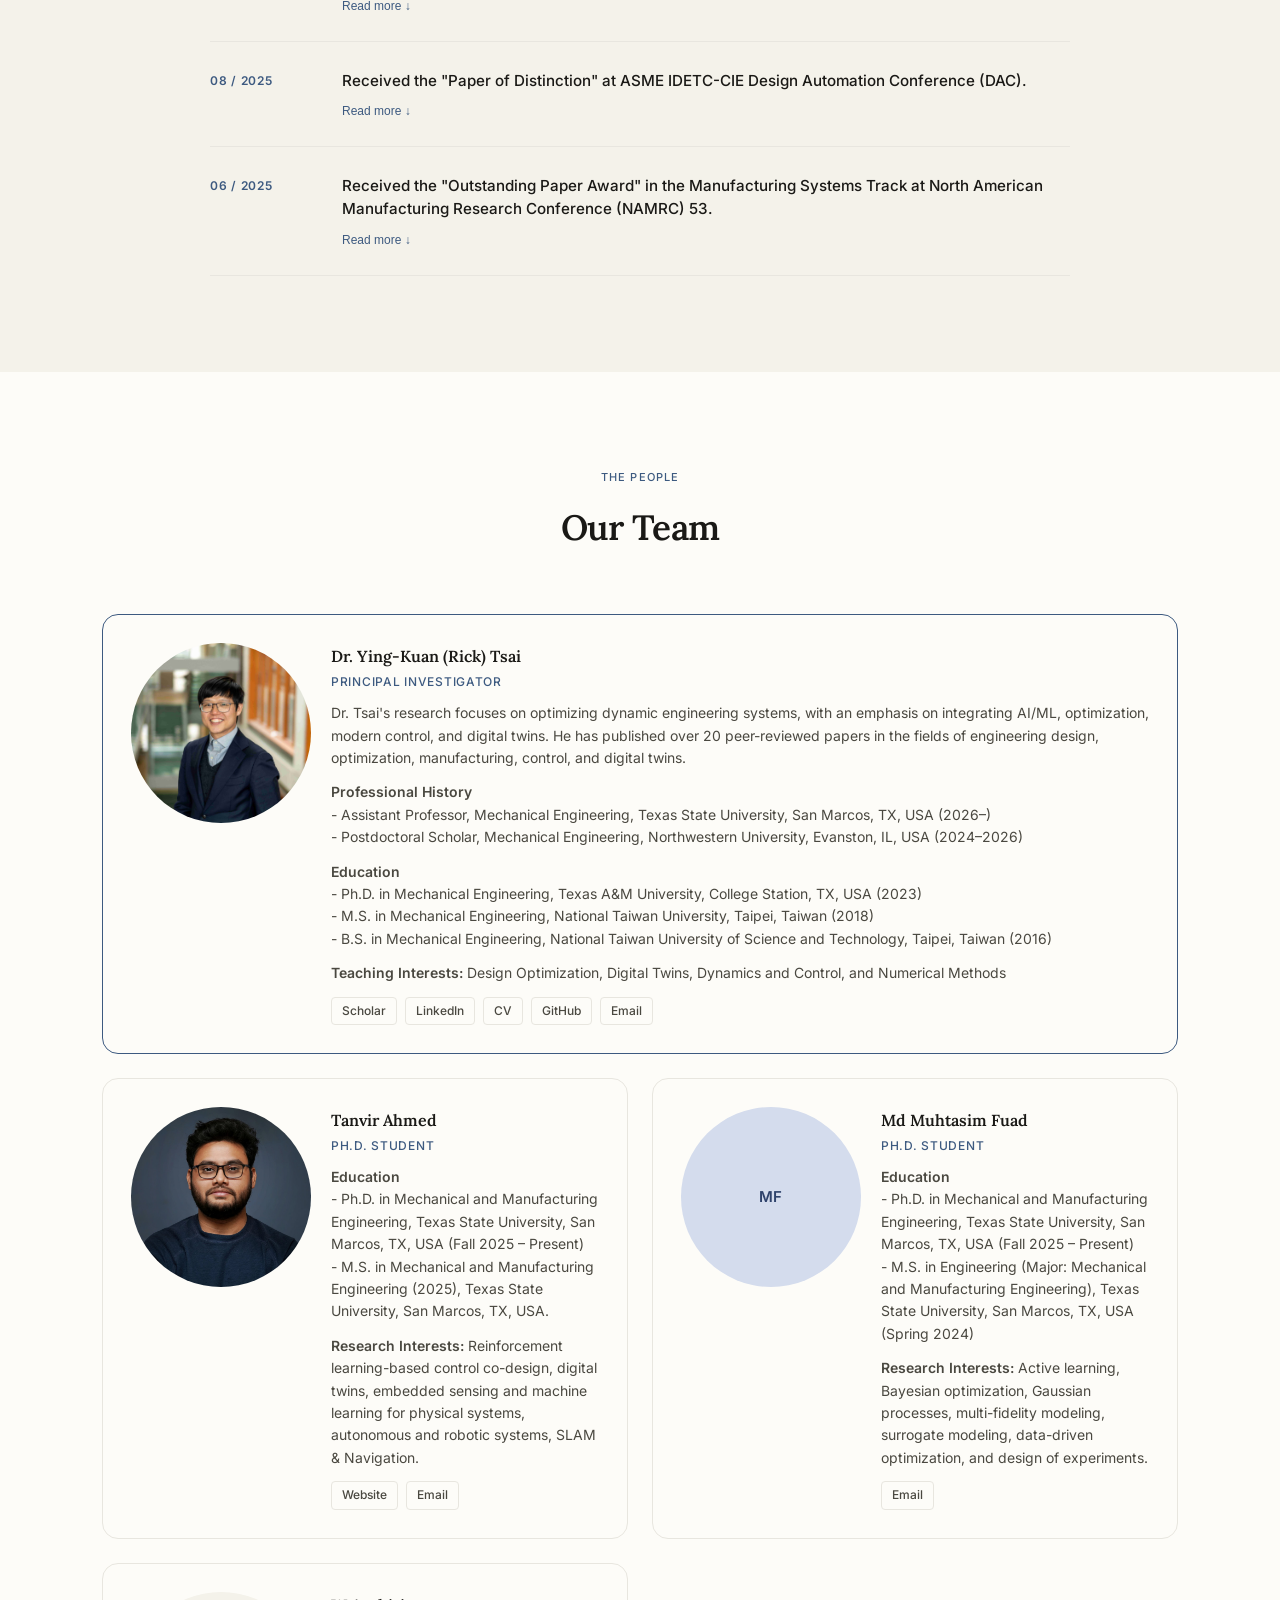
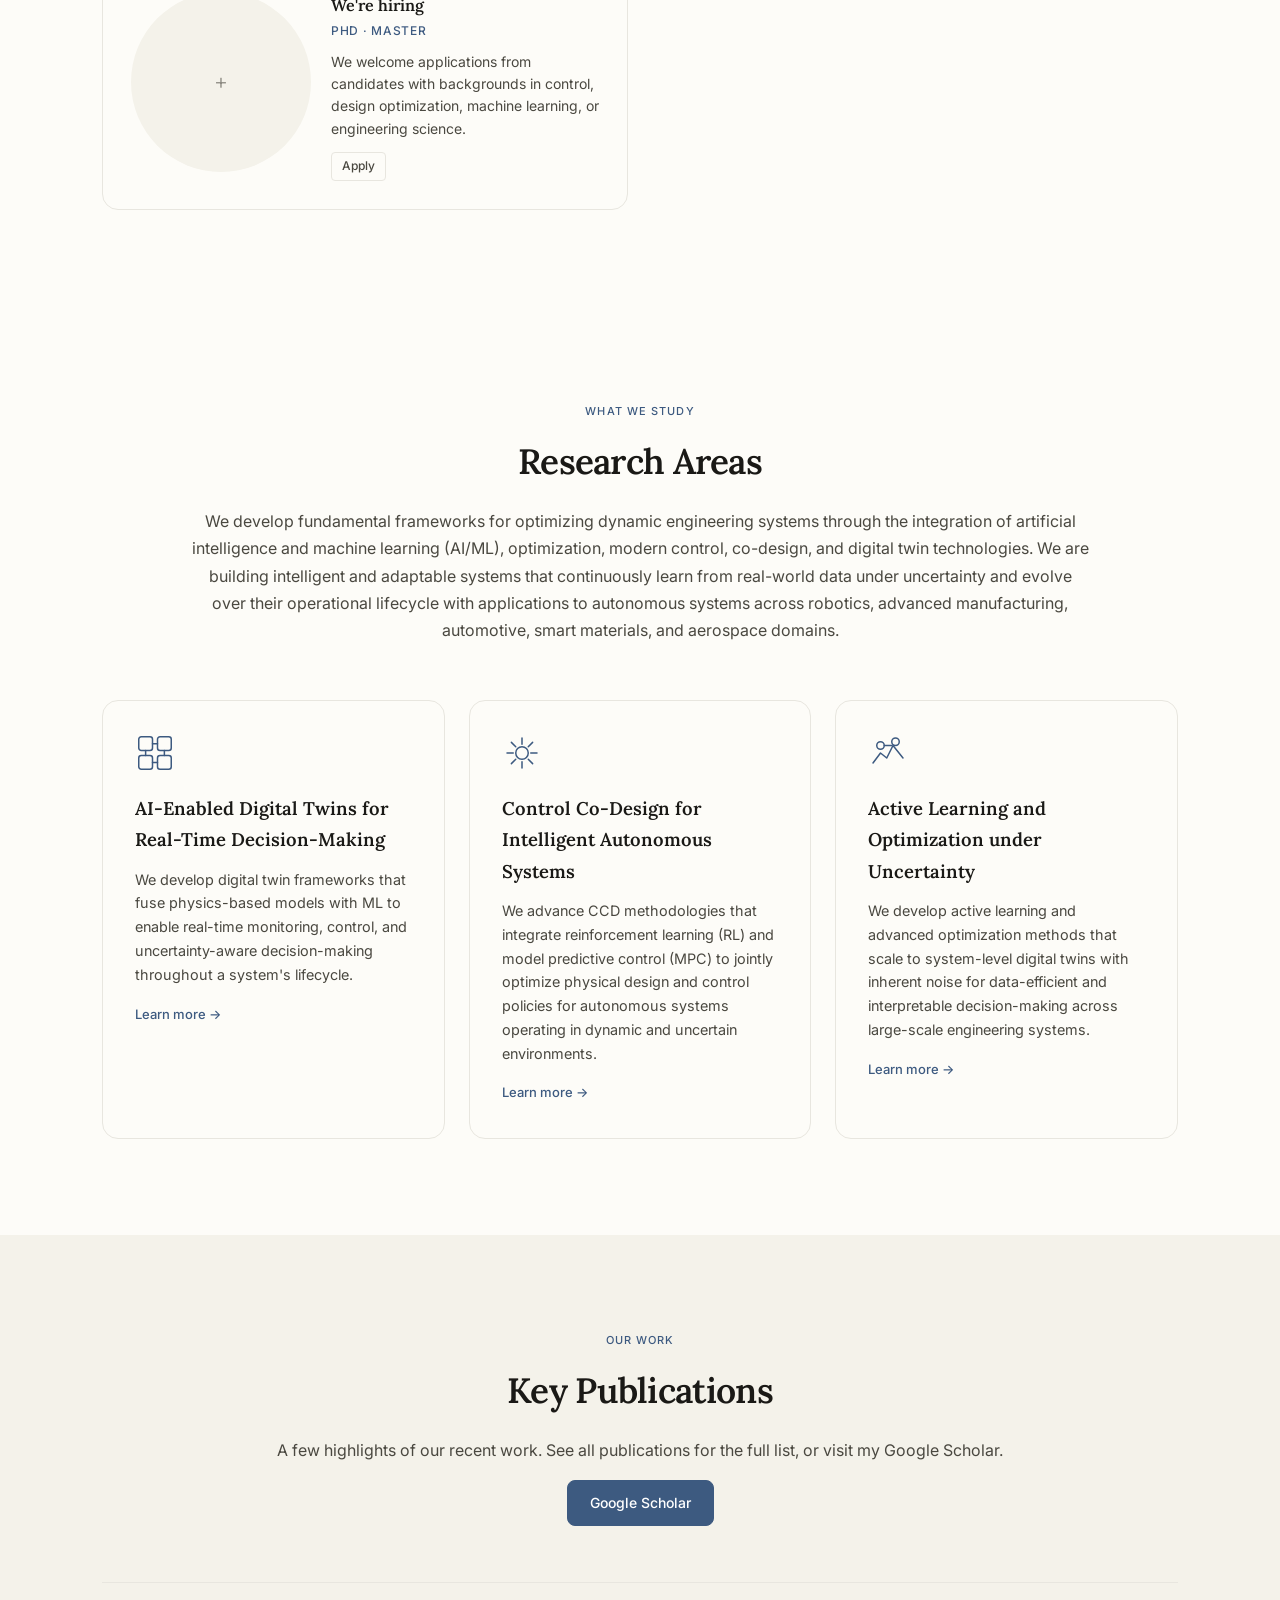
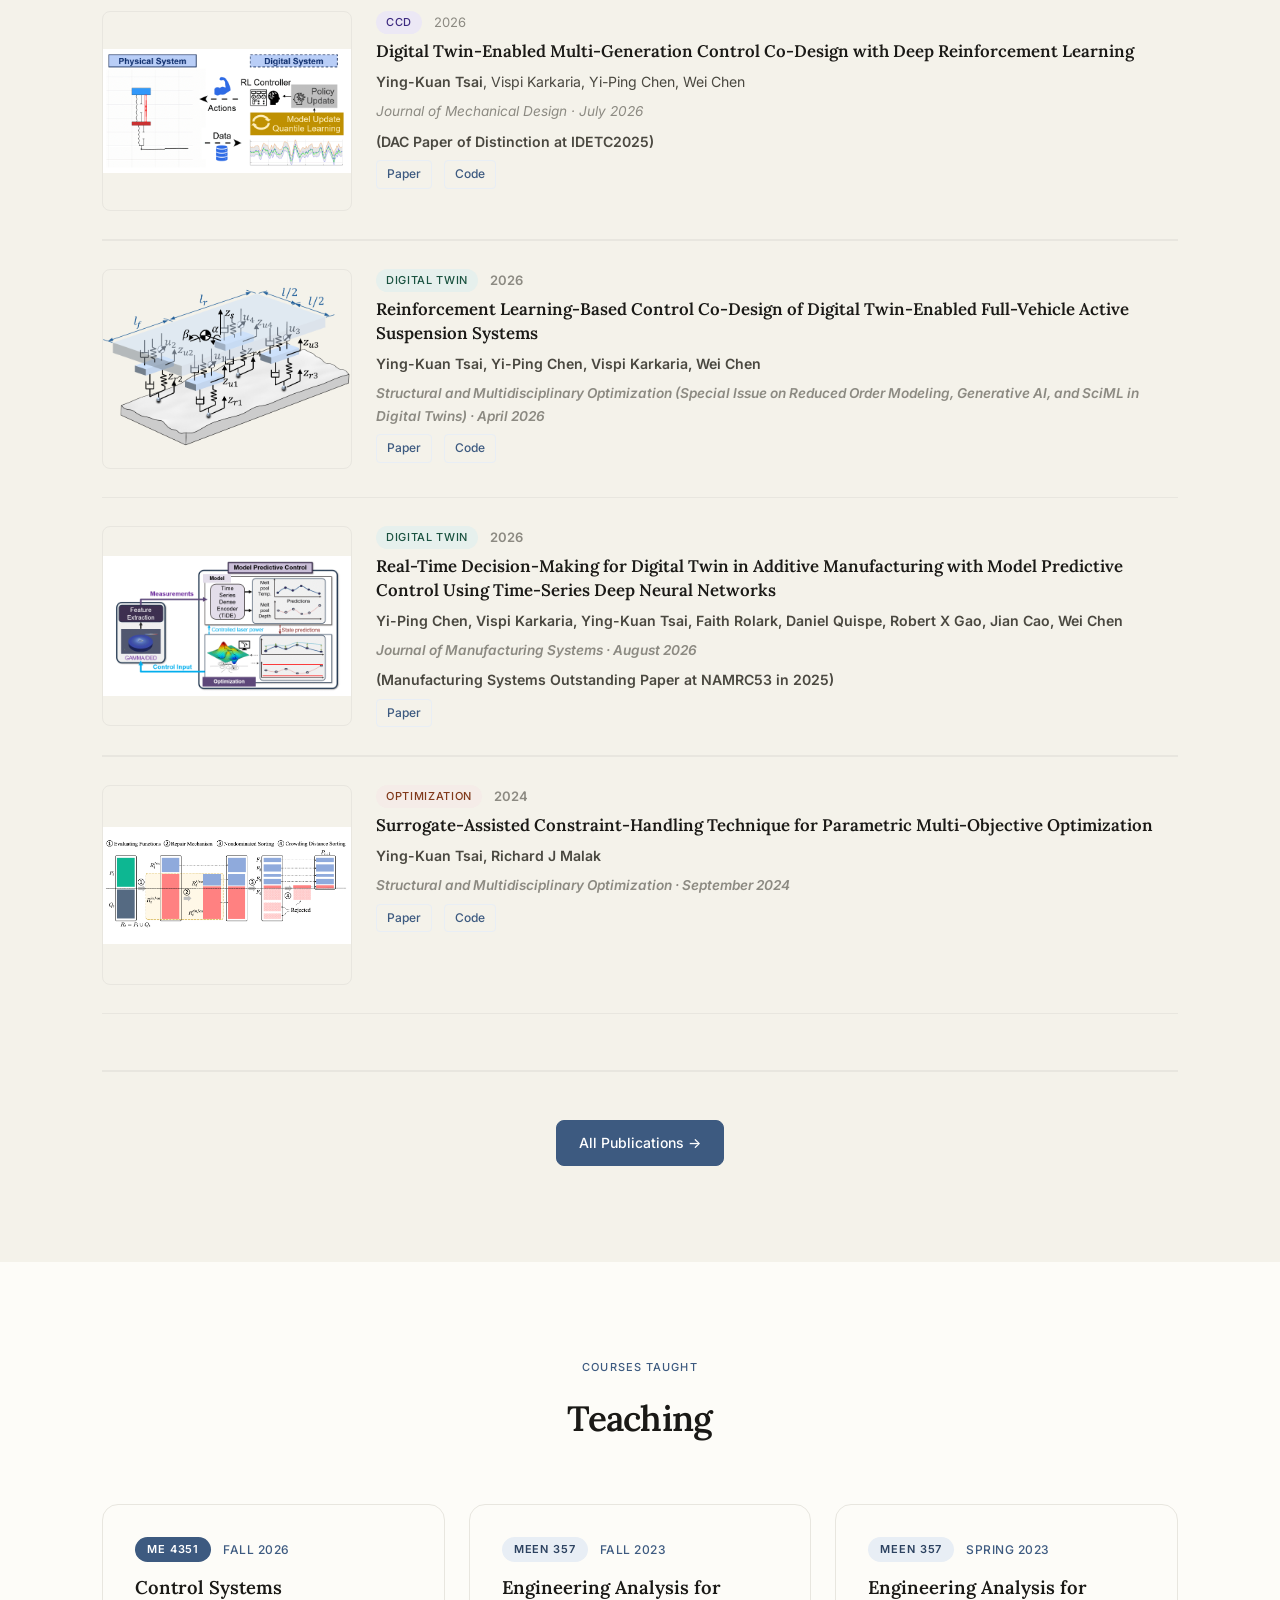
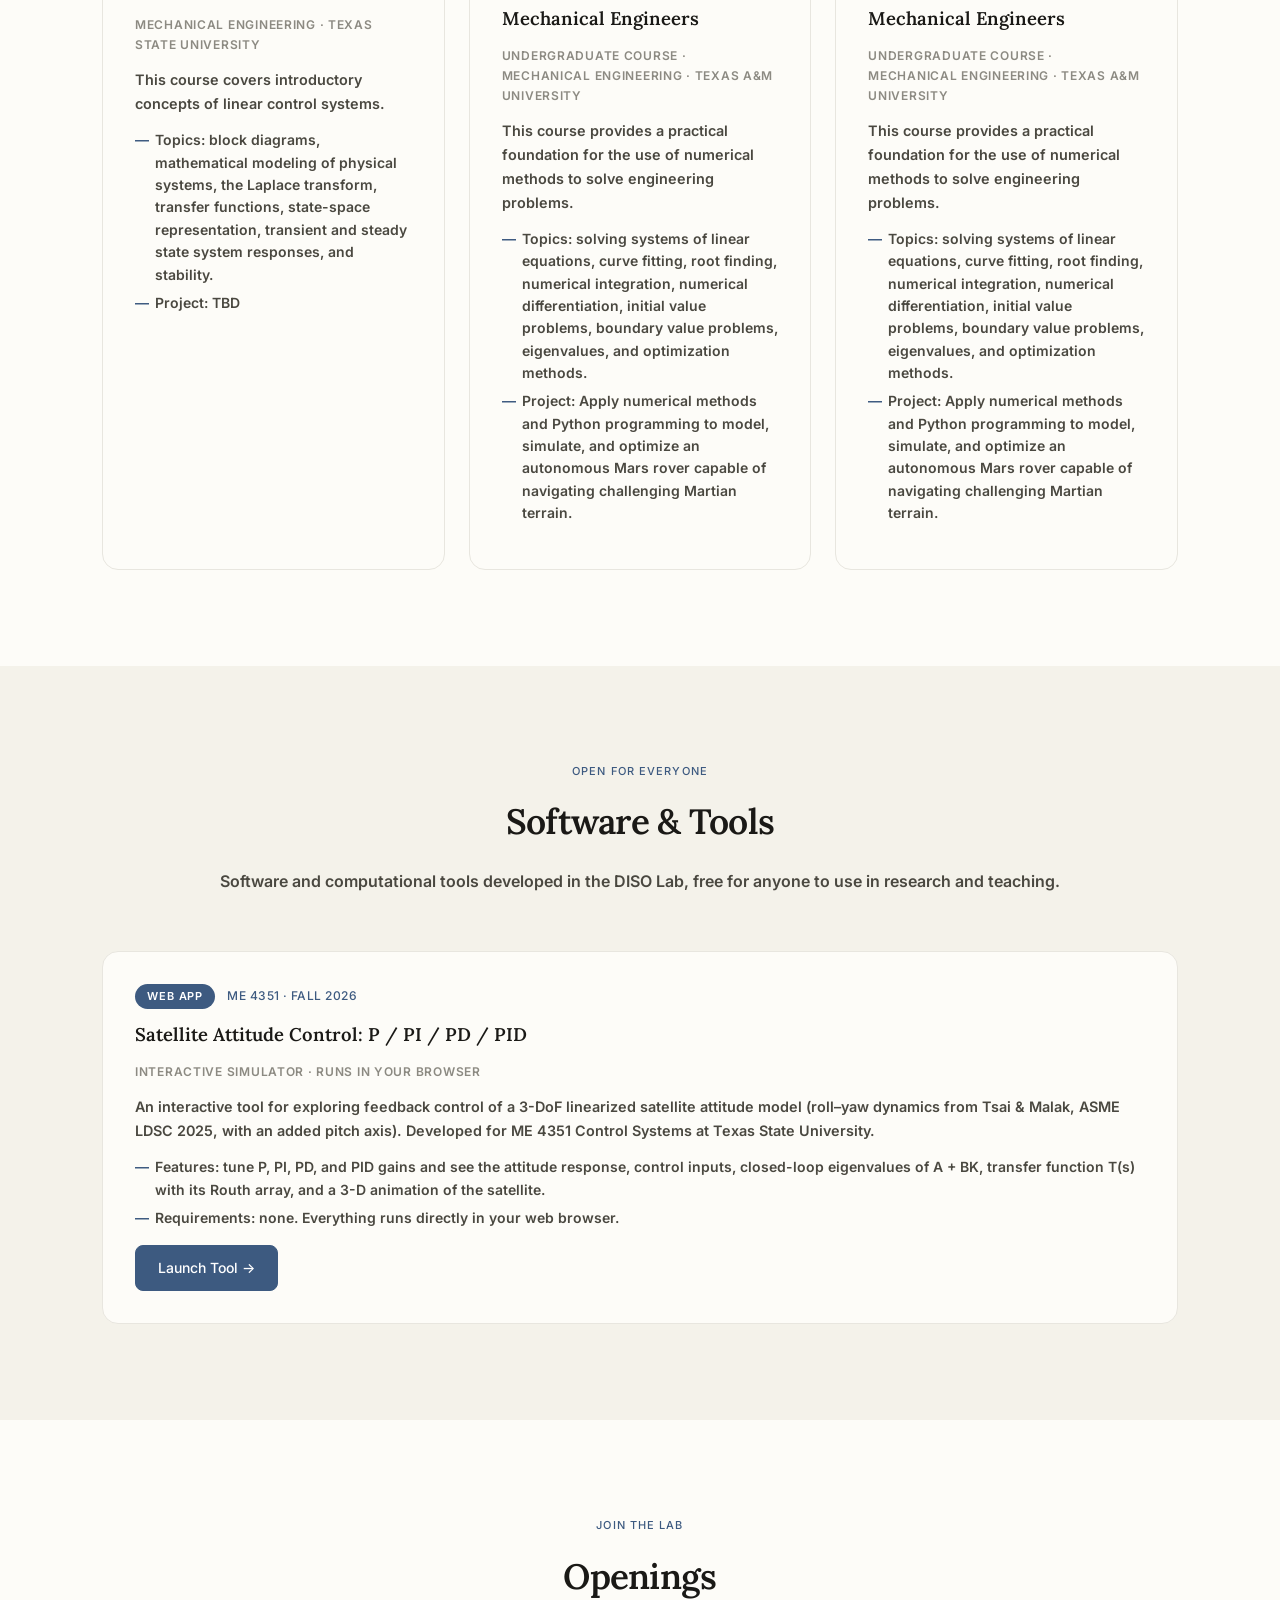
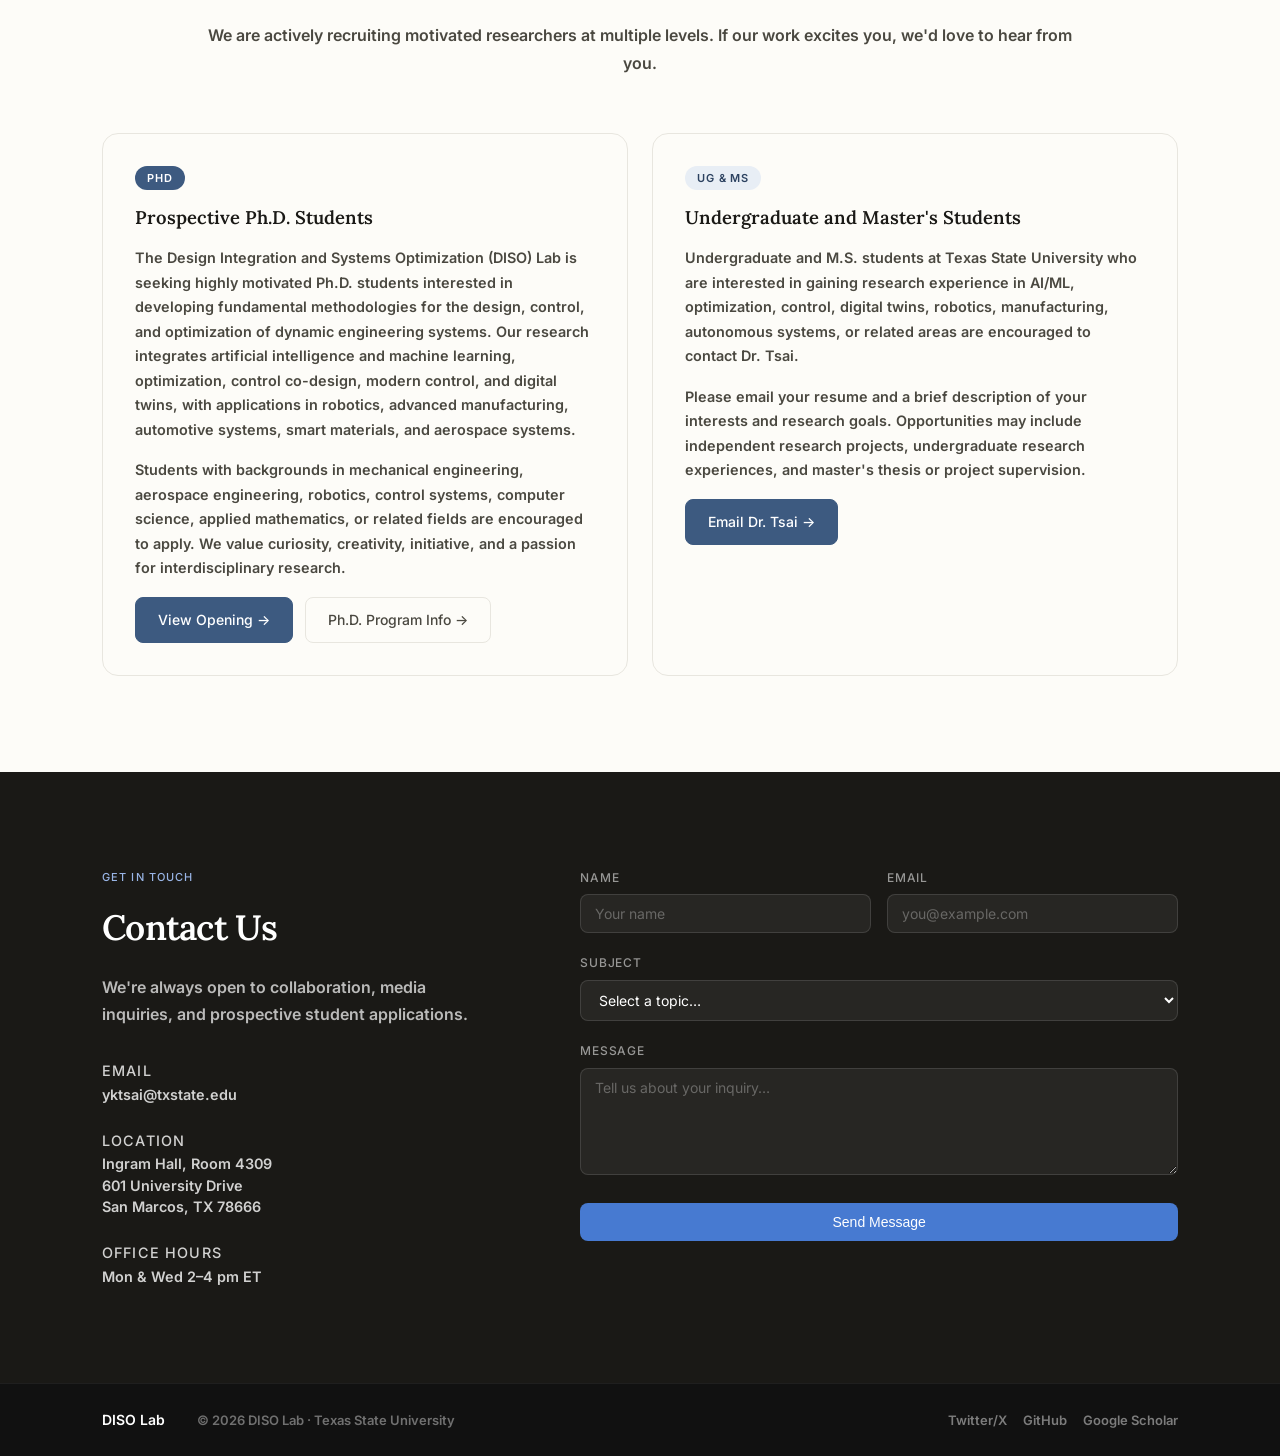
==== commit e833b521: "Create a new page for Publications" ====
--- a/index.html
+++ b/index.html
@@ -300,42 +300,15 @@
     <div class="container">
       <div class="section-header">
         <p class="section-eyebrow">Our work</p>
-        <h2 class="section-title">Selected Publications</h2>
-        <p class="section-desc">To see more publications, please go to my Google Scholar.</p>
+        <h2 class="section-title">Key Publications</h2>
+        <p class="section-desc">A few highlights of our recent work. See all publications for the full list, or visit my Google Scholar.</p>
         <a href="https://scholar.google.com/citations?hl=en&authuser=3&user=FnJgFQEAAAAJ" 
            target="_blank" class="btn btn-primary" style="margin-top: 1rem;">
           Google Scholar
         </a>
       </div>
 
-      <div class="pub-filters">
-        <button class="pf-btn active" onclick="filterPubs('all', this)">All</button>
-        <button class="pf-btn" onclick="filterPubs('digitaltwin', this)">Digital Twin</button>
-        <button class="pf-btn" onclick="filterPubs('ccd', this)">CCD</button>
-        <button class="pf-btn" onclick="filterPubs('optimization', this)">Optimization</button>
-      </div>
-
       <div class="pub-list" id="pub-list">
-
-        <article class="pub-item" data-tag="digitaltwin">
-          <div class="pub-media">
-            <img src="images/FullVehicleActiveSuspension.png" alt="Full vehicle active suspension system" />
-          </div>
-          <div class="pub-body">
-            <div class="pub-meta">
-              <span class="pub-tag">Digital Twin</span>
-              <span class="pub-year">2026</span>
-            </div>
-            <h3 class="pub-title">Reinforcement Learning-Based Control Co-Design of Digital Twin-Enabled Full-Vehicle Active Suspension Systems</h3>
-            <p class="pub-authors"><strong>Ying-Kuan Tsai</strong>, Yi-Ping Chen, Vispi Karkaria, Wei Chen</p>
-            <p class="pub-venue">Structural and Multidisciplinary Optimization (Special Issue on Reduced Order Modeling, Generative AI, and SciML in Digital Twins) · April 2026</p>
-            <div class="pub-links">
-              <a href="https://link.springer.com/article/10.1007/s00158-026-04304-y" target="_blank" class="pub-link">Paper</a>
-              <a href="https://github.com/TsaiYK/ControlCoDesign_DigitalTwin_RL_FullVehicleActiveSuspension" target="_blank" class="pub-link">Code</a>
-            </div>
-          </div>
-          
-        </article>
 
         <article class="pub-item" data-tag="ccd">
           <div class="pub-media">
@@ -357,56 +330,24 @@
           </div>
         </article>
 
-        <article class="pub-item" data-tag="optimization">
-          <div class="pub-media">
-            <img src="images/HeteroscedasticBO.png" alt="Adaptive uncertainty-aware material-process co-design for in-space manufacturing" />
-          </div>
-          <div class="pub-body">
-            <div class="pub-meta">
-              <span class="pub-tag">Optimization</span>
-              <span class="pub-year">2026</span>
-            </div>
-            <h3 class="pub-title">Adaptive Uncertainty Aware Material-Process Co-Design for Sustainable In-Space Manufacturing of Recycled Composites</h3>
-            <p class="pub-authors"><strong>Ying-Kuan Tsai</strong>†, Christian A. Fernandez†, Ryan Daniel Brahan, Anupam Ajit Deshpande, Caleb Isaiah Smith, Yayue Pan, Wei Chen</p>
-            <small>(†Indicates Equal Contribution)</small>
-            <p class="pub-venue">ASME IDETC-CIE Conference · Houston, Texas · August 2026 (accepted)</p>
-          </div>
-        </article>
-
-        <article class="pub-item" data-tag="ccd">
-          <div class="pub-media">
-            <img src="images/PO_CCD_JMD.png" alt="Parametric multi-objective CCD" />
-          </div>
-          <div class="pub-body">
-            <div class="pub-meta">
-              <span class="pub-tag">CCD</span>
-              <span class="pub-year">2026</span>
-            </div>
-            <h3 class="pub-title">Parametric Multi-Objective Optimization for Simultaneous and Nested Control Co-Design Formulations with Tube-Based Model Predictive Controllers</h3>
-            <p class="pub-authors"><strong>Ying-Kuan Tsai</strong>, Richard J Malak</p>
-            <p class="pub-venue">Journal of Mechanical Design · April 2026</p>
-            <div class="pub-links">
-              <a href="https://asmedigitalcollection.asme.org/mechanicaldesign/article/148/11/111701/1232460" target="_blank" class="pub-link">Paper</a>
-            </div>
-          </div>
-        </article>
-
         <article class="pub-item" data-tag="digitaltwin">
           <div class="pub-media">
-            <img src="images/RMPC_concept.png" alt="Uncertainty-aware digital twin concept" />
+            <img src="images/FullVehicleActiveSuspension.png" alt="Full vehicle active suspension system" />
           </div>
           <div class="pub-body">
             <div class="pub-meta">
               <span class="pub-tag">Digital Twin</span>
               <span class="pub-year">2026</span>
             </div>
-            <h3 class="pub-title">Uncertainty-Aware Digital Twins: Robust Model Predictive Control Using Time-Series Deep Quantile Learning</h3>
-            <p class="pub-authors">Yi-Ping Chen, <strong>Ying-Kuan Tsai</strong>, Vispi Karkaria, Wei Chen</p>
-            <p class="pub-venue">Journal of Mechanical Design · February 2026</p>
+            <h3 class="pub-title">Reinforcement Learning-Based Control Co-Design of Digital Twin-Enabled Full-Vehicle Active Suspension Systems</h3>
+            <p class="pub-authors"><strong>Ying-Kuan Tsai</strong>, Yi-Ping Chen, Vispi Karkaria, Wei Chen</p>
+            <p class="pub-venue">Structural and Multidisciplinary Optimization (Special Issue on Reduced Order Modeling, Generative AI, and SciML in Digital Twins) · April 2026</p>
             <div class="pub-links">
-              <a href="https://asmedigitalcollection.asme.org/mechanicaldesign/article-abstract/148/2/021702/1219466/Uncertainty-Aware-Digital-Twins-Robust-Model" target="_blank" class="pub-link">Paper</a>
-            </div>
-          </div>
+              <a href="https://link.springer.com/article/10.1007/s00158-026-04304-y" target="_blank" class="pub-link">Paper</a>
+              <a href="https://github.com/TsaiYK/ControlCoDesign_DigitalTwin_RL_FullVehicleActiveSuspension" target="_blank" class="pub-link">Code</a>
+            </div>
+          </div>
+          
         </article>
 
         <article class="pub-item" data-tag="digitaltwin">
@@ -428,94 +369,6 @@
           </div>
         </article>
 
-        <article class="pub-item" data-tag="digitaltwin">
-          <div class="pub-media">
-            <img src="images/Roadmap_smart_mfg_DT.png" alt="Roadmap on AI and ML for smart manufacturing digital twin" />
-          </div>
-          <div class="pub-body">
-            <div class="pub-meta">
-              <span class="pub-tag">Digital Twin</span>
-              <span class="pub-year">2026</span>
-            </div>
-            <h3 class="pub-title">Physics-Based Predictive Control and Real-Time Decision-Making for Digital Twin–Enabled Autonomous Manufacturing</h3>
-            <p class="pub-authors">Wei Chen, Vispi Karkaria, Yi-Ping Chen, <strong>Ying-Kuan Tsai</strong></p>
-            <p class="pub-venue">In Roadmap on AI and ML for Smart Manufacturing, ed. Jay Lee (Machine Learning: Engineering) · March 2026</p>
-            <div class="pub-links">
-              <a href="https://iopscience.iop.org/article/10.1088/3049-4761/ae5967/meta" target="_blank" class="pub-link">Paper</a>
-            </div>
-          </div>
-        </article>
-
-        <article class="pub-item" data-tag="digitaltwin">
-          <div class="pub-media">
-            <img src="images/REW.png" alt="Adaptive digital twin of sheet metal forming" />
-          </div>
-          <div class="pub-body">
-            <div class="pub-meta">
-              <span class="pub-tag">Digital Twin</span>
-              <span class="pub-year">2026</span>
-            </div>
-            <h3 class="pub-title">Adaptive Digital Twin of Sheet Metal Forming via Proper Orthogonal Decomposition-Based Koopman Operator with Model Predictive Control</h3>
-            <p class="pub-authors">Yi-Ping Chen, Derick Suarez, <strong>Ying-Kuan Tsai</strong>, Vispi Karkaria, Guanzhong Hu, Zihan Chen, Ping Guo, Jian Cao, Wei Chen</p>
-            <p class="pub-venue">Journal of Manufacturing Systems · June 2026</p>
-            <div class="pub-links">
-              <a href="https://www.sciencedirect.com/science/article/pii/S0278612526000907" target="_blank" class="pub-link">Paper</a>
-            </div>
-          </div>
-        </article>
-
-        <article class="pub-item" data-tag="optimization">
-          <div class="pub-media">
-            <img src="images/UNiCO.png" alt="UNiCO-AM co-design for additive manufacturing" />
-          </div>
-          <div class="pub-body">
-            <div class="pub-meta">
-              <span class="pub-tag">Optimization</span>
-              <span class="pub-year">2026</span>
-            </div>
-            <h3 class="pub-title">UNiCO-AM: Uncertainty-aware Neural Co-design for Additive Manufacturing via an Attention-based Spatio-Temporal Neural Operator and Bayesian Optimization</h3>
-            <p class="pub-authors">Vispi Karkaria, <strong>Ying-Kuan Tsai</strong>, Yi-Ping Chen, Doksoo Lee, Jian Cao, Wei Chen</p>
-            <p class="pub-venue">Manufacturing Letters (accepted) · NAMRC 54, University Park, PA · June 2026</p>
-          </div>
-        </article>
-
-        <article class="pub-item" data-tag="digitaltwin">
-          <div class="pub-media">
-            <img src="images/DT.png" alt="Digital twin framework" />
-          </div>
-          <div class="pub-body">
-            <div class="pub-meta">
-              <span class="pub-tag">Optimization</span>
-              <span class="pub-year">2025</span>
-            </div>
-            <h3 class="pub-title">An Optimization-Centric Review on Integrating Artificial Intelligence and Digital Twin Technologies in Manufacturing</h3>
-            <p class="pub-authors">Vispi Karkaria, <strong>Ying-Kuan Tsai</strong>, Yi-Ping Chen, Wei Chen</p>
-            <p class="pub-venue">Engineering Optimization · January 2025</p>
-            <div class="pub-links">
-              <a href="https://www.tandfonline.com/doi/abs/10.1080/0305215X.2024.2434201" target="_blank" class="pub-link">Paper</a>
-            </div>
-          </div>
-        </article>
-
-        <article class="pub-item" data-tag="ccd">
-          <div class="pub-media">
-            <img src="images/StochasticTubeCCD.png" alt="Stochastic tube-based control co-design" />
-          </div>
-          <div class="pub-body">
-            <div class="pub-meta">
-              <span class="pub-tag">CCD</span>
-              <span class="pub-year">2025</span>
-            </div>
-            <h3 class="pub-title">Control co-design with performance-robustness trade-off using tube-based stochastic model predictive control</h3>
-            <p class="pub-authors"><strong>Ying-Kuan Tsai</strong>, Richard J Malak</p>
-            <p class="pub-venue">ASME Letters in Dynamic Systems and Control (Special Section: Control Co-Design) · July 2025</p>
-            <div class="pub-links">
-              <a href="https://asmedigitalcollection.asme.org/lettersdynsys/article-abstract/5/3/030903/1212365/Control-Co-Design-With-Performance-Robustness" target="_blank" class="pub-link">Paper</a>
-              <a href="https://github.com/TsaiYK/CCDTubeStochasticMPC" target="_blank" class="pub-link">Code</a>
-            </div>
-          </div>
-        </article>
-
         <article class="pub-item" data-tag="optimization">
           <div class="pub-media">
             <img src="images/BayesianCHT.png" alt="Bayesian constraint-handling technique for parametric optimization" />
@@ -535,66 +388,11 @@
           </div>
         </article>
 
-        <article class="pub-item" data-tag="ccd">
-          <div class="pub-media">
-            <img src="images/CCD_SolA_numerical_GIF.gif" alt="Robust CCD tube-based MPC" />
-          </div>
-          <div class="pub-body">
-            <div class="pub-meta">
-              <span class="pub-tag">CCD</span>
-              <span class="pub-year">2023</span>
-            </div>
-            <h3 class="pub-title">Robust Control Co-Design Using Tube-Based Model Predictive Control</h3>
-            <p class="pub-authors"><strong>Ying-Kuan Tsai</strong>, Richard J Malak</p>
-            <p class="pub-venue">Proceedings of American Control Conference · July 2023</p>
-            <div class="pub-links">
-              <a href="https://ieeexplore.ieee.org/abstract/document/10156303" target="_blank" class="pub-link">Paper</a>
-              <a href="https://github.com/TsaiYK/RobustCCDTubeMPC" target="_blank" class="pub-link">Code</a>
-            </div>
-          </div>
-        </article>
-
-        <article class="pub-item" data-tag="optimization">
-          <div class="pub-media">
-            <img src="images/spNLPC.png" alt="Approximate explicit model predictive controller design" />
-          </div>
-          <div class="pub-body">
-            <div class="pub-meta">
-              <span class="pub-tag">Optimization</span>
-              <span class="pub-year">2022</span>
-            </div>
-            <h3 class="pub-title">Design of approximate explicit model predictive controller using parametric optimization</h3>
-            <p class="pub-authors"><strong>Ying-Kuan Tsai</strong>, Richard J Malak</p>
-            <p class="pub-venue">Journal of Mechanical Design · December 2022</p>
-            <div class="pub-links">
-              <a href="https://asmedigitalcollection.asme.org/mechanicaldesign/article-abstract/144/12/124501/1145716/Design-of-Approximate-Explicit-Model-Predictive" target="_blank" class="pub-link">Paper</a>
-            </div>
-          </div>
-        </article>
-
-        <article class="pub-item" data-tag="optimization">
-          <div class="pub-media">
-            <img src="images/SciTech2022.png" alt="Surrogate modeling for sonic boom minimization in morphing aircraft" />
-          </div>
-          <div class="pub-body">
-            <div class="pub-meta">
-              <span class="pub-tag">Optimization</span>
-              <span class="pub-year">2022</span>
-            </div>
-            <h3 class="pub-title">Surrogate modeling and parametric optimization strategy for minimizing sonic boom in a morphing aircraft</h3>
-            <p class="pub-authors">Jonathan Weaver-Rosen, <strong>Ying-Kuan Tsai</strong>, Justin Schoppe, Yutaka Terada, Richard J Malak, Paul G Cizmas, David S Lazzara</p>
-            <p class="pub-venue">AIAA Scitech 2022 Forum · January 2022</p>
-            <div class="pub-links">
-              <a href="https://arc.aiaa.org/doi/abs/10.2514/6.2022-0097" target="_blank" class="pub-link">Paper</a>
-            </div>
-          </div>
-        </article>
-
-      </div>
-
-      <!-- MORE PUBLICATIONS -->
+      </div>
+
+      <!-- ALL PUBLICATIONS -->
       <div class="more-pubs-cta">
-        <a href="publications-more.html" class="btn btn-primary">More Publications →</a>
+        <a href="publications.html" class="btn btn-primary">All Publications →</a>
       </div>
 
     </div>
@@ -677,11 +475,10 @@
           <p class="teaching-desc">An interactive tool for exploring feedback control of a 3-DoF linearized satellite attitude model (roll–yaw dynamics from Tsai &amp; Malak, ASME LDSC 2025, with an added pitch axis). Developed for ME 4351 Control Systems at Texas State University.</p>
           <ul class="teaching-topics">
             <li><strong>Features:</strong> tune P, PI, PD, and PID gains and see the attitude response, control inputs, closed-loop eigenvalues of A + BK, transfer function T(s) with its Routh array, and a 3-D animation of the satellite.</li>
-            <li><strong>Requirements:</strong> none. Everything runs locally in the browser and works offline once downloaded.</li>
+            <li><strong>Requirements:</strong> none. Everything runs directly in your web browser.</li>
           </ul>
           <div class="join-btn-group">
             <a href="tools/satellite_gui.html" target="_blank" class="btn btn-primary join-btn">Launch Tool →</a>
-            <a href="tools/satellite_gui.html" download class="btn btn-ghost join-btn">Download HTML</a>
           </div>
         </div>
 
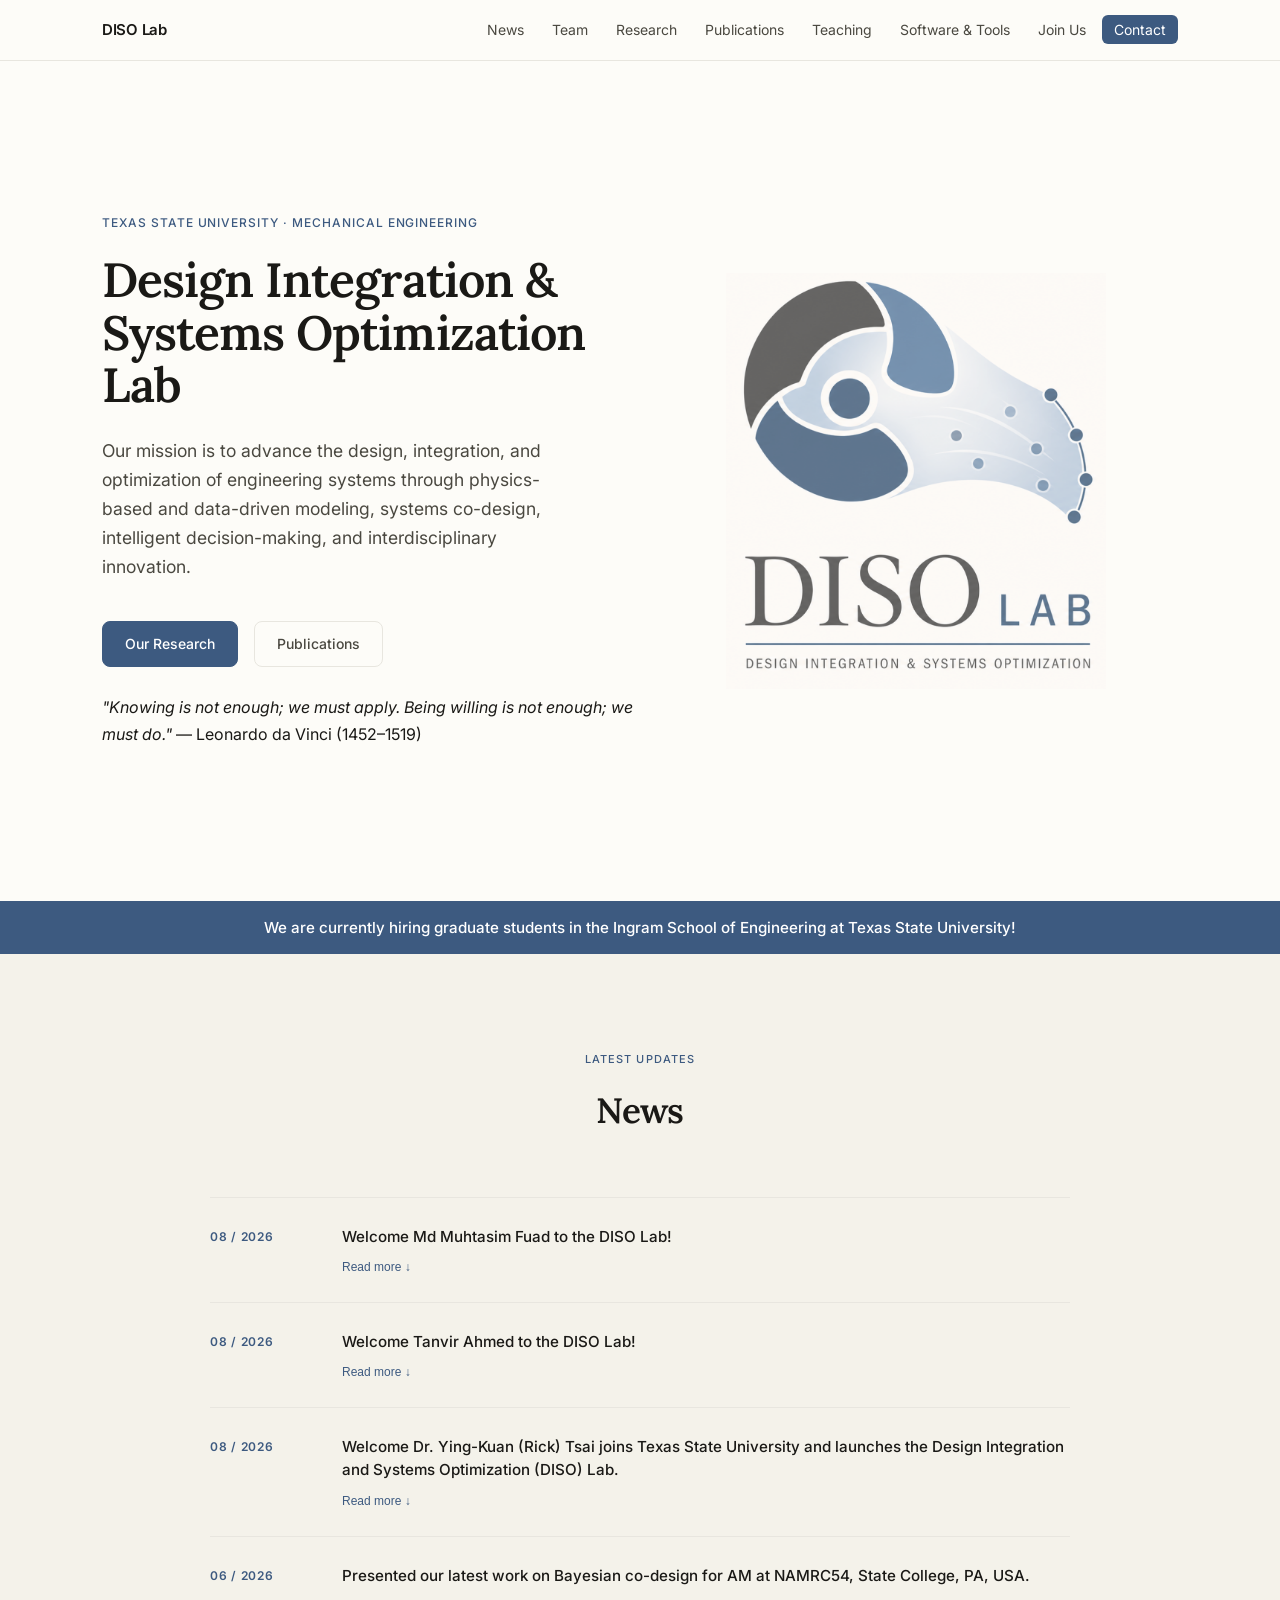
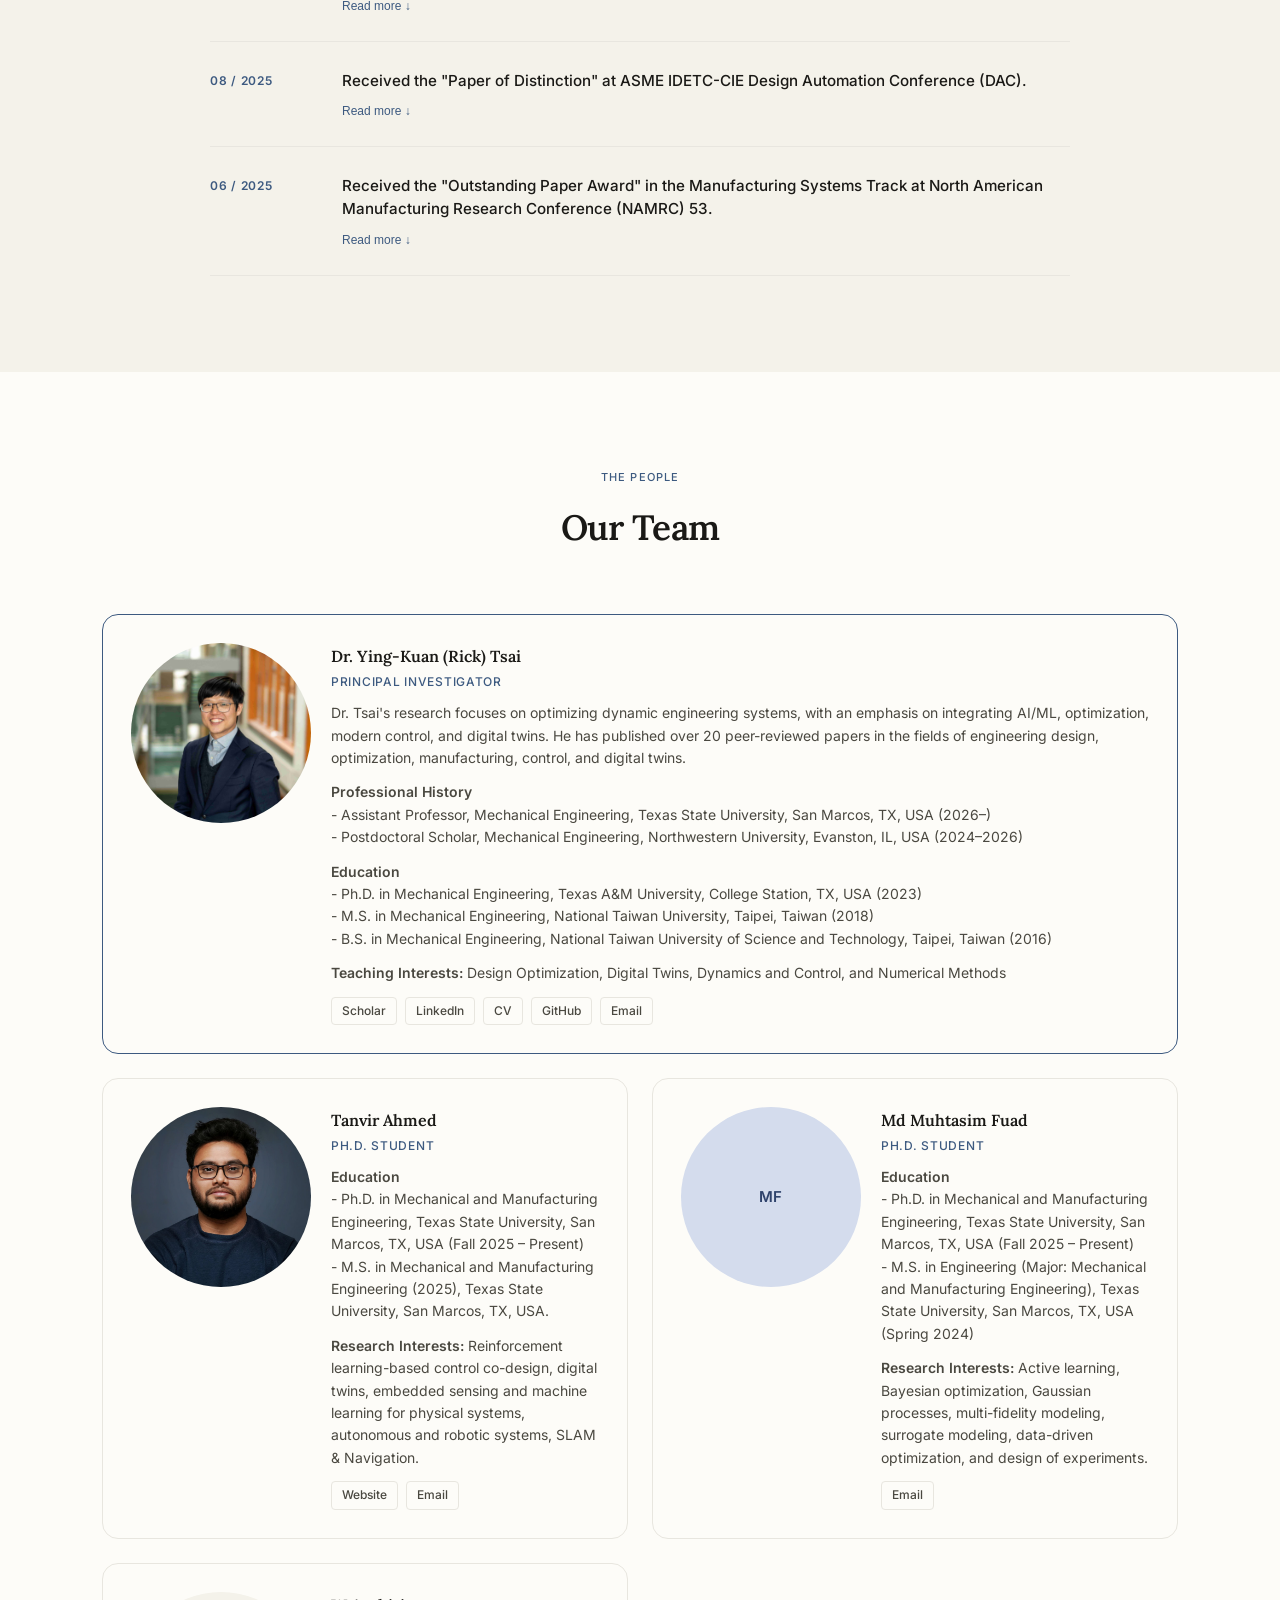
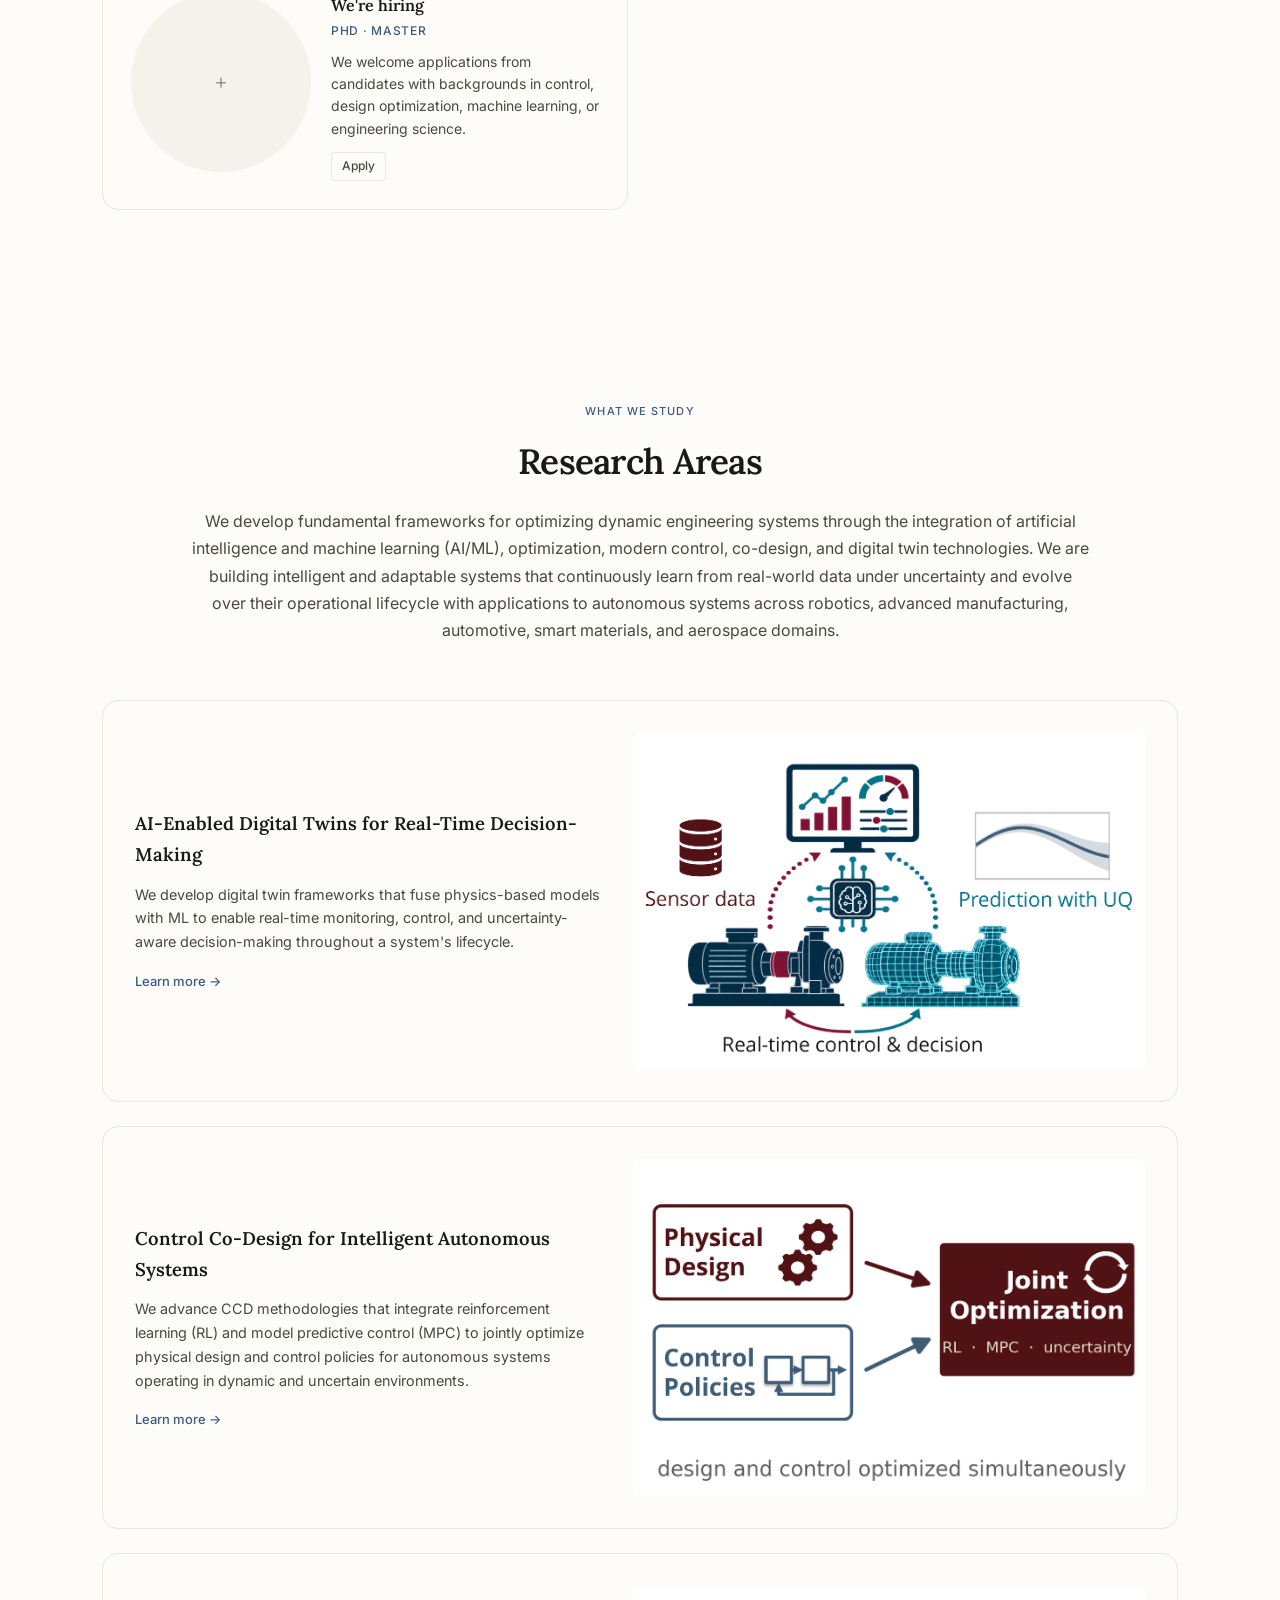
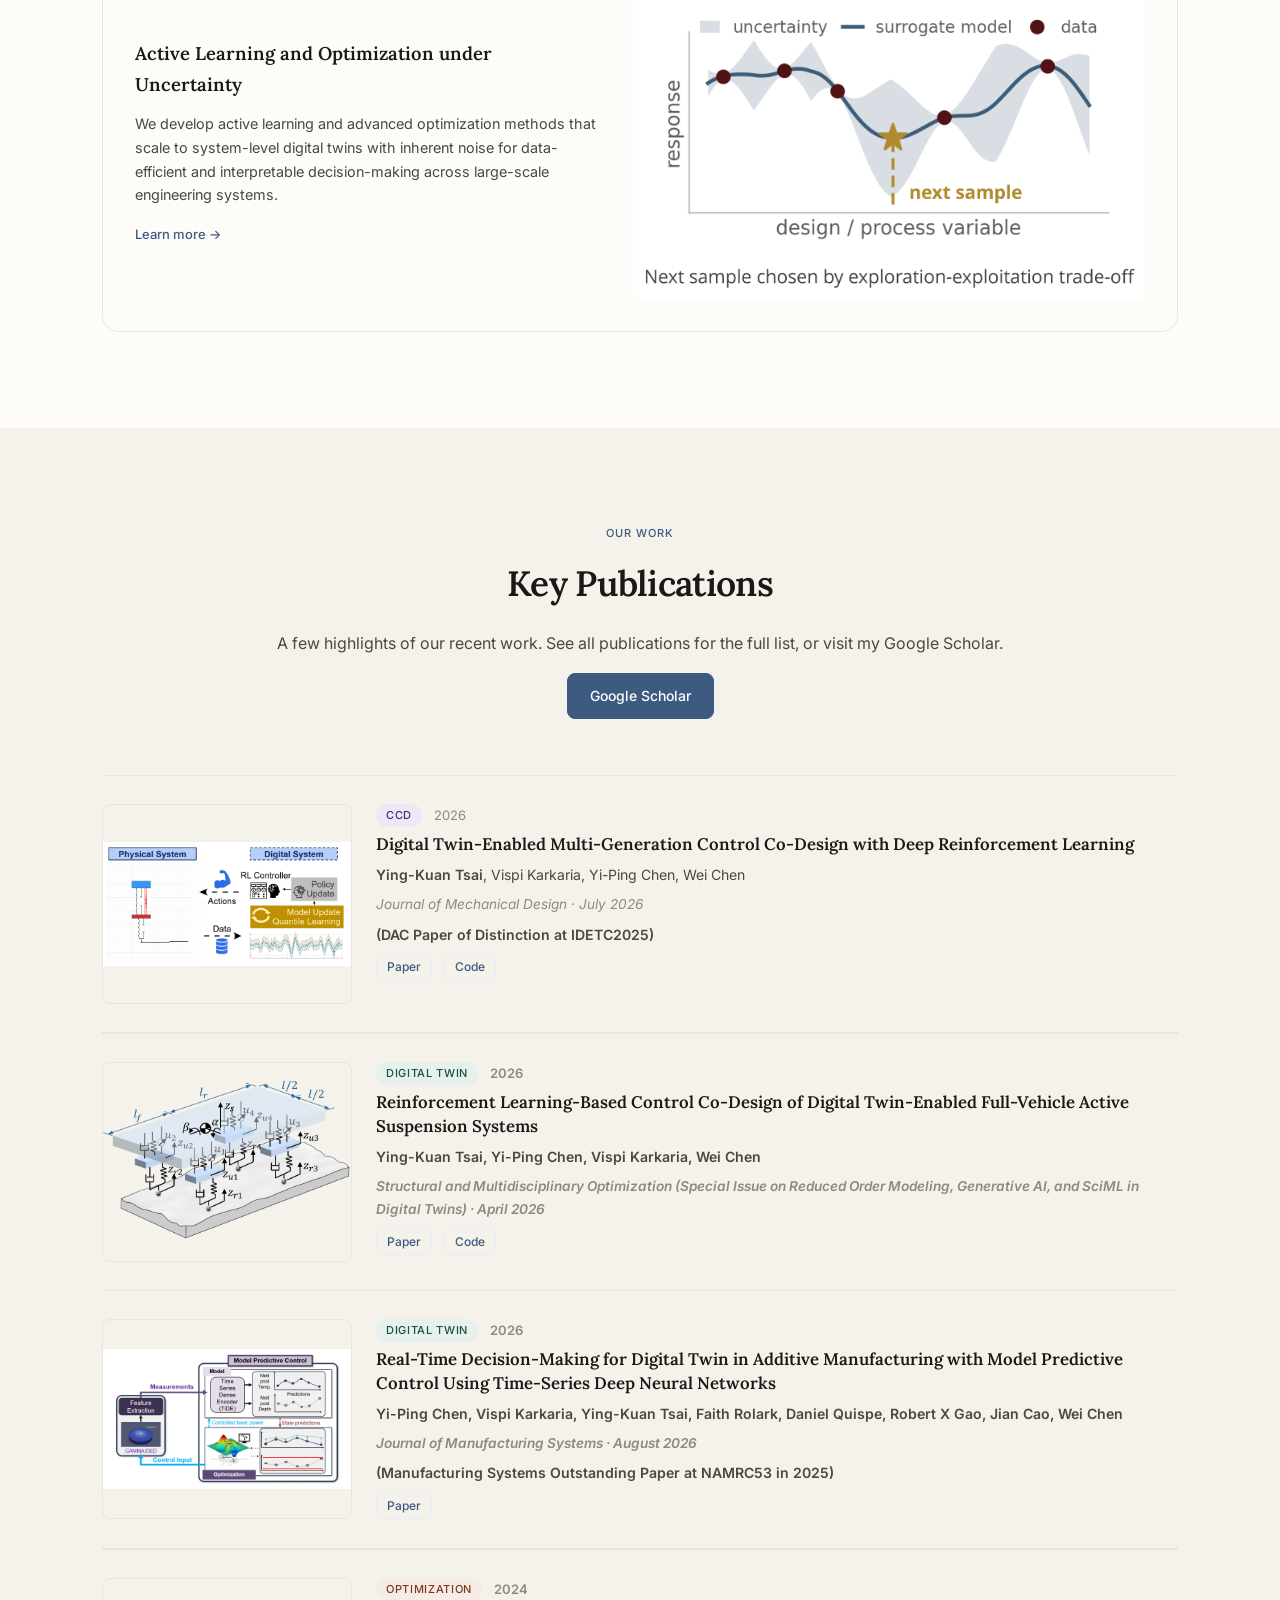
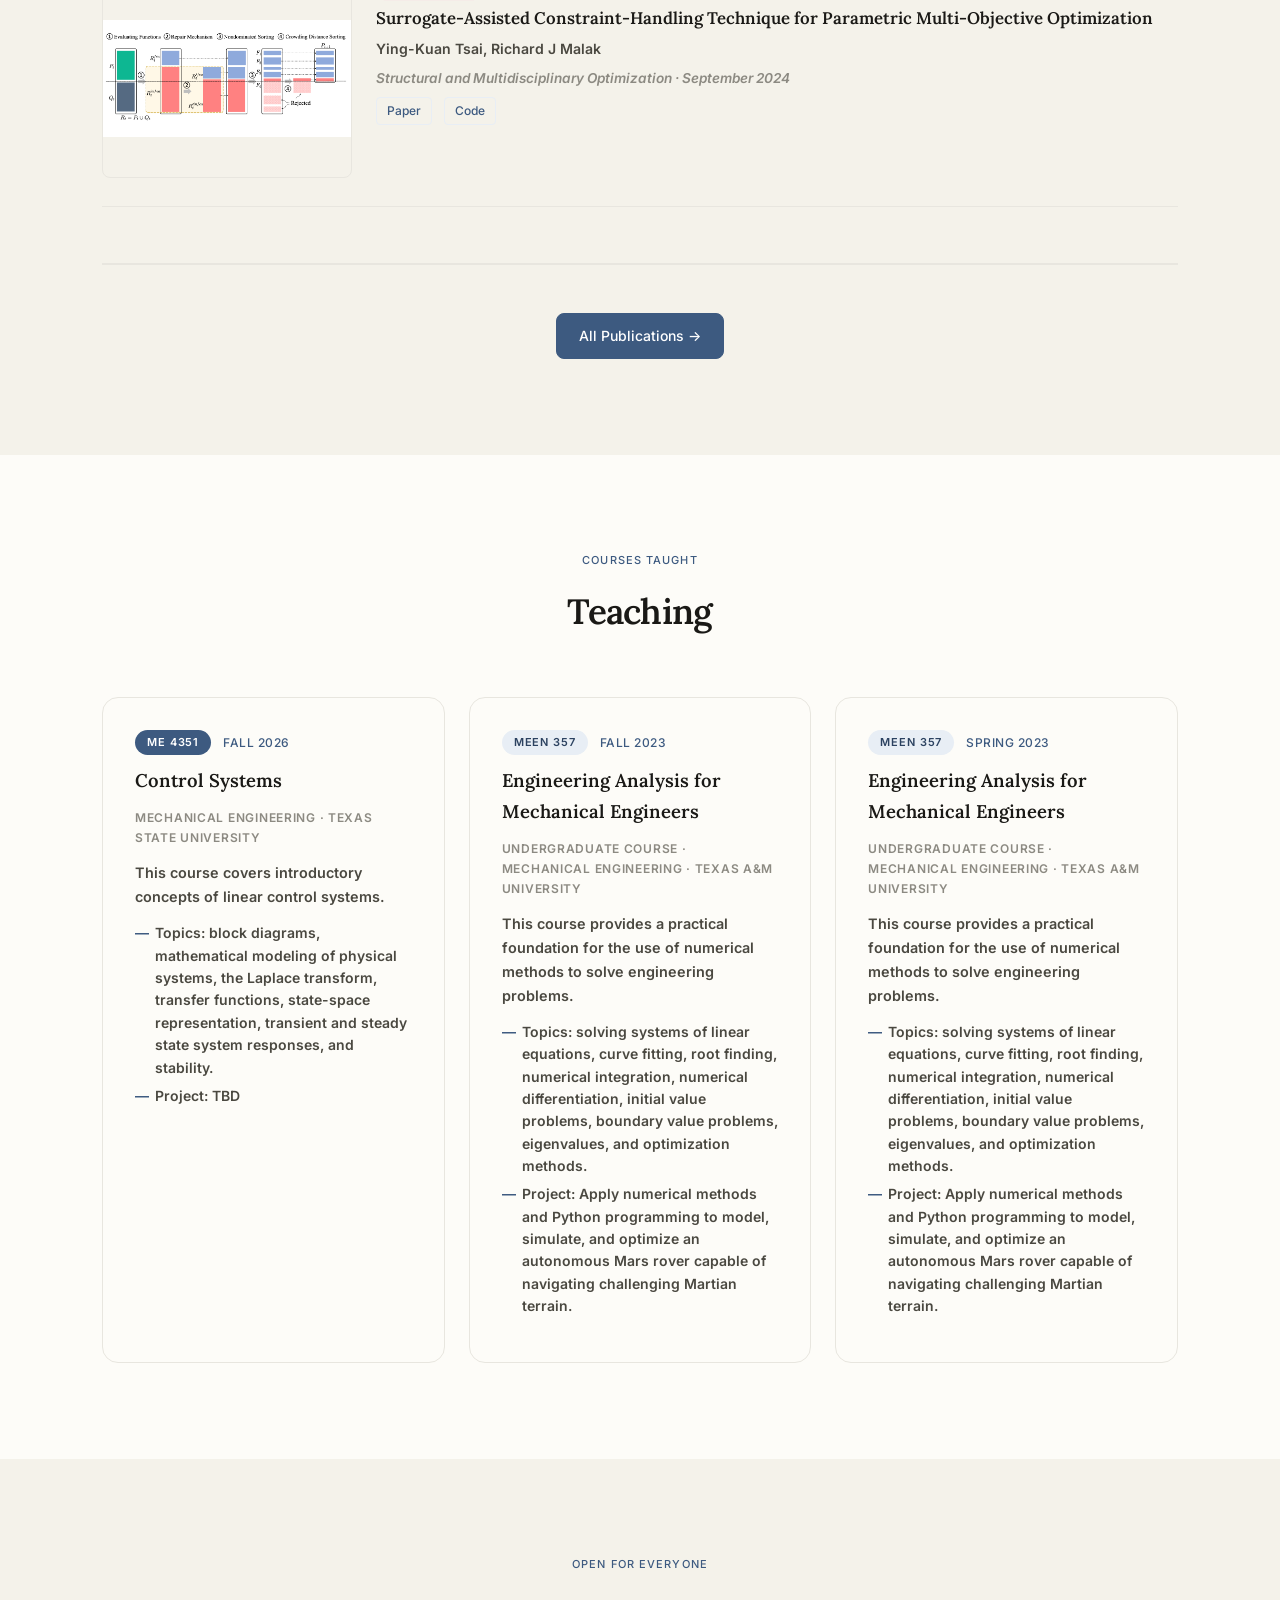
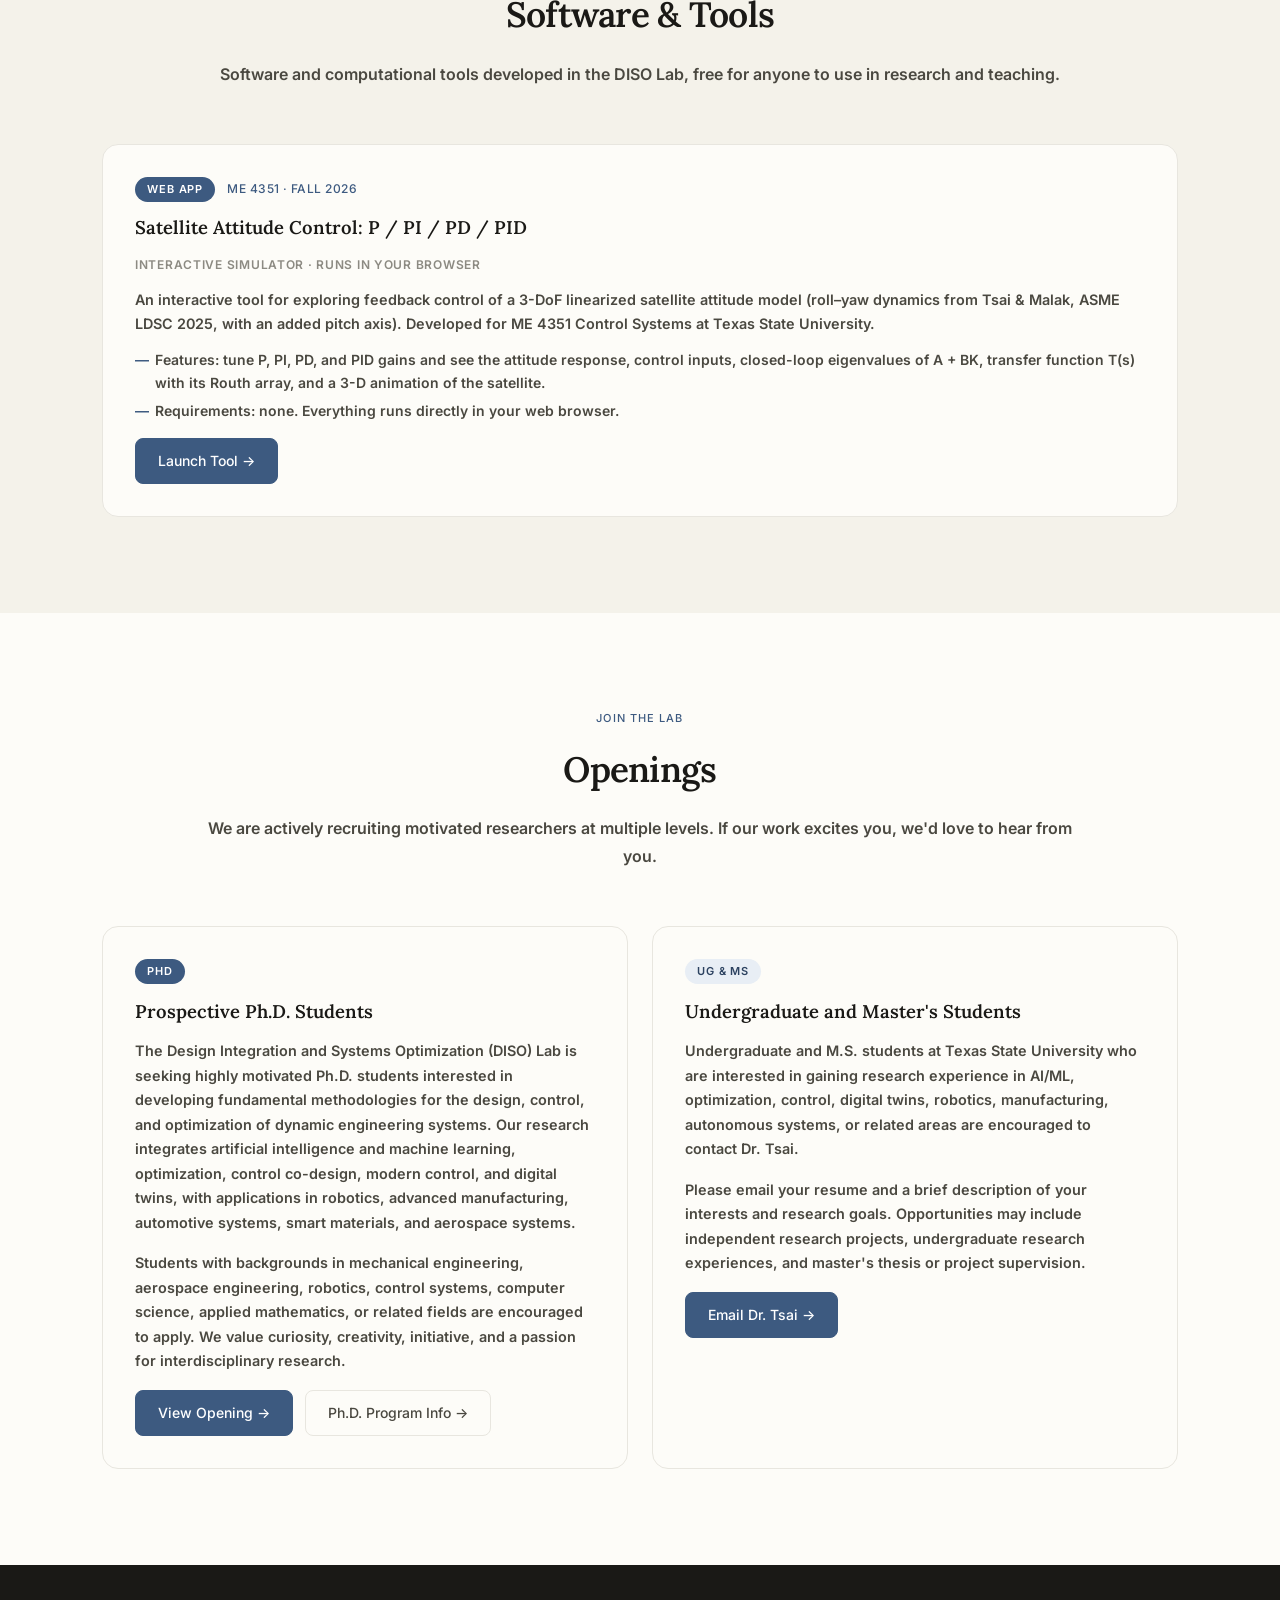
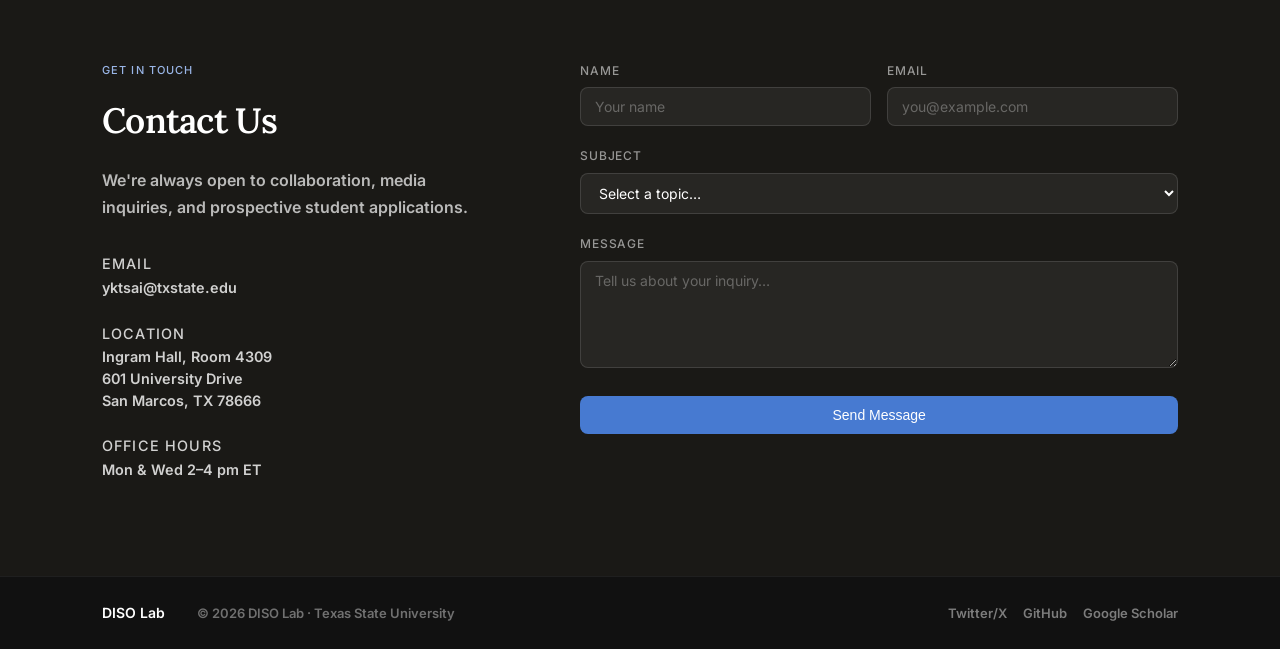
==== commit c2c90f0a: "Add research figures and update them" ====
--- a/index.html
+++ b/index.html
@@ -247,48 +247,33 @@
         <p class="section-desc">We develop fundamental frameworks for optimizing dynamic engineering systems through the integration of artificial intelligence and machine learning (AI/ML), optimization, modern control, co-design, and digital twin technologies. We are building intelligent and adaptable systems that continuously learn from real-world data under uncertainty and evolve over their operational lifecycle with applications to autonomous systems across robotics, advanced manufacturing, automotive, smart materials, and aerospace domains.</p>
       </div>
 
-      <div class="research-grid">
-
-        <div class="research-card">
-          <div class="rc-icon" aria-hidden="true">
-            <svg viewBox="0 0 32 32" fill="none" xmlns="http://www.w3.org/2000/svg">
-              <rect x="3" y="3" width="11" height="11" rx="2" stroke="currentColor" stroke-width="1.2"/>
-              <rect x="18" y="3" width="11" height="11" rx="2" stroke="currentColor" stroke-width="1.2"/>
-              <rect x="3" y="18" width="11" height="11" rx="2" stroke="currentColor" stroke-width="1.2"/>
-              <rect x="18" y="18" width="11" height="11" rx="2" stroke="currentColor" stroke-width="1.2"/>
-              <path d="M14 8.5h4M14 23.5h4M8.5 14v4M23.5 14v4" stroke="currentColor" stroke-width="1.2" stroke-linecap="round"/>
-            </svg>
-          </div>
-          <h3>AI-Enabled Digital Twins for Real-Time Decision-Making</h3>
-          <p>We develop digital twin frameworks that fuse physics-based models with ML to enable real-time monitoring, control, and uncertainty-aware decision-making throughout a system's lifecycle.</p>
-          <a href="research-digital-twins.html" class="rc-link">Learn more →</a>
-        </div>
-
-        <div class="research-card">
-          <div class="rc-icon" aria-hidden="true">
-            <svg viewBox="0 0 32 32" fill="none" xmlns="http://www.w3.org/2000/svg">
-              <circle cx="16" cy="16" r="5" stroke="currentColor" stroke-width="1.2"/>
-              <path d="M16 4v5M16 23v5M4 16h5M23 16h5" stroke="currentColor" stroke-width="1.2" stroke-linecap="round"/>
-              <path d="M7.5 7.5l3.5 3.5M21 21l3.5 3.5M7.5 24.5l3.5-3.5M21 11l3.5-3.5" stroke="currentColor" stroke-width="1.2" stroke-linecap="round"/>
-            </svg>
-          </div>
-          <h3>Control Co-Design for Intelligent Autonomous Systems</h3>
-          <p>We advance CCD methodologies that integrate reinforcement learning (RL) and model predictive control (MPC) to jointly optimize physical design and control policies for autonomous systems operating in dynamic and uncertain environments.</p>
-          <a href="research-ccd.html" class="rc-link">Learn more →</a>
-        </div>
-
-        <div class="research-card">
-          <div class="rc-icon" aria-hidden="true">
-            <svg viewBox="0 0 32 32" fill="none" xmlns="http://www.w3.org/2000/svg">
-              <path d="M4 24l6-8 5 4 5-10 8 10" stroke="currentColor" stroke-width="1.2" stroke-linecap="round" stroke-linejoin="round"/>
-              <circle cx="10" cy="10" r="3" stroke="currentColor" stroke-width="1.2"/>
-              <circle cx="22" cy="7" r="3" stroke="currentColor" stroke-width="1.2"/>
-              <path d="M13 10h6" stroke="currentColor" stroke-width="1.2" stroke-linecap="round"/>
-            </svg>
-          </div>
-          <h3>Active Learning and Optimization under Uncertainty</h3>
-          <p>We develop active learning and advanced optimization methods that scale to system-level digital twins with inherent noise for data-efficient and interpretable decision-making across large-scale engineering systems.</p>
-          <a href="research-optimization.html" class="rc-link">Learn more →</a>
+      <div class="research-list">
+
+        <div class="research-card rc-row">
+          <div class="rc-text">
+            <h3>AI-Enabled Digital Twins for Real-Time Decision-Making</h3>
+            <p>We develop digital twin frameworks that fuse physics-based models with ML to enable real-time monitoring, control, and uncertainty-aware decision-making throughout a system's lifecycle.</p>
+            <a href="research-digital-twins.html" class="rc-link">Learn more →</a>
+          </div>
+          <img class="rc-figure" src="images/DigitalTwins.png" alt="Digital twin loop: sensor data from a physical pump feeds an AI model and its digital twin, producing predictions with uncertainty quantification for real-time control and decision-making" />
+        </div>
+
+        <div class="research-card rc-row">
+          <div class="rc-text">
+            <h3>Control Co-Design for Intelligent Autonomous Systems</h3>
+            <p>We advance CCD methodologies that integrate reinforcement learning (RL) and model predictive control (MPC) to jointly optimize physical design and control policies for autonomous systems operating in dynamic and uncertain environments.</p>
+            <a href="research-ccd.html" class="rc-link">Learn more →</a>
+          </div>
+          <img class="rc-figure" src="images/CCD.png" alt="Control co-design: physical design and control policies feed a joint optimization using RL, MPC, and uncertainty" />
+        </div>
+
+        <div class="research-card rc-row">
+          <div class="rc-text">
+            <h3>Active Learning and Optimization under Uncertainty</h3>
+            <p>We develop active learning and advanced optimization methods that scale to system-level digital twins with inherent noise for data-efficient and interpretable decision-making across large-scale engineering systems.</p>
+            <a href="research-optimization.html" class="rc-link">Learn more →</a>
+          </div>
+          <img class="rc-figure" src="images/ActiveLearning.png" alt="Active learning: a surrogate model with uncertainty band fitted to data, with the next sample chosen by an exploration-exploitation trade-off" />
         </div>
 
       </div>
--- a/style.css
+++ b/style.css
@@ -157,6 +157,11 @@
 .research-card p { font-size: 0.9rem; color: var(--ink-2); line-height: 1.65; }
 .rc-link { display: inline-block; margin-top: 1rem; font-size: 13px; font-weight: 500; color: var(--accent); }
 .rc-link:hover { color: var(--accent-dk); text-decoration: underline; }
+/* research areas: one card per row, text beside figure */
+.research-list { display: flex; flex-direction: column; gap: 1.5rem; }
+.rc-row { display: grid; grid-template-columns: 1fr 1.1fr; gap: 2rem; align-items: center; }
+.rc-figure { width: 100%; height: auto; display: block; border-radius: 8px; background: #fff; }
+@media (max-width: 900px) { .rc-row { grid-template-columns: 1fr; gap: 1.25rem; } }
 
 /* === PUBLICATIONS === */
 .pub-filters { display: flex; gap: 0.5rem; flex-wrap: wrap; margin-bottom: 2rem; }
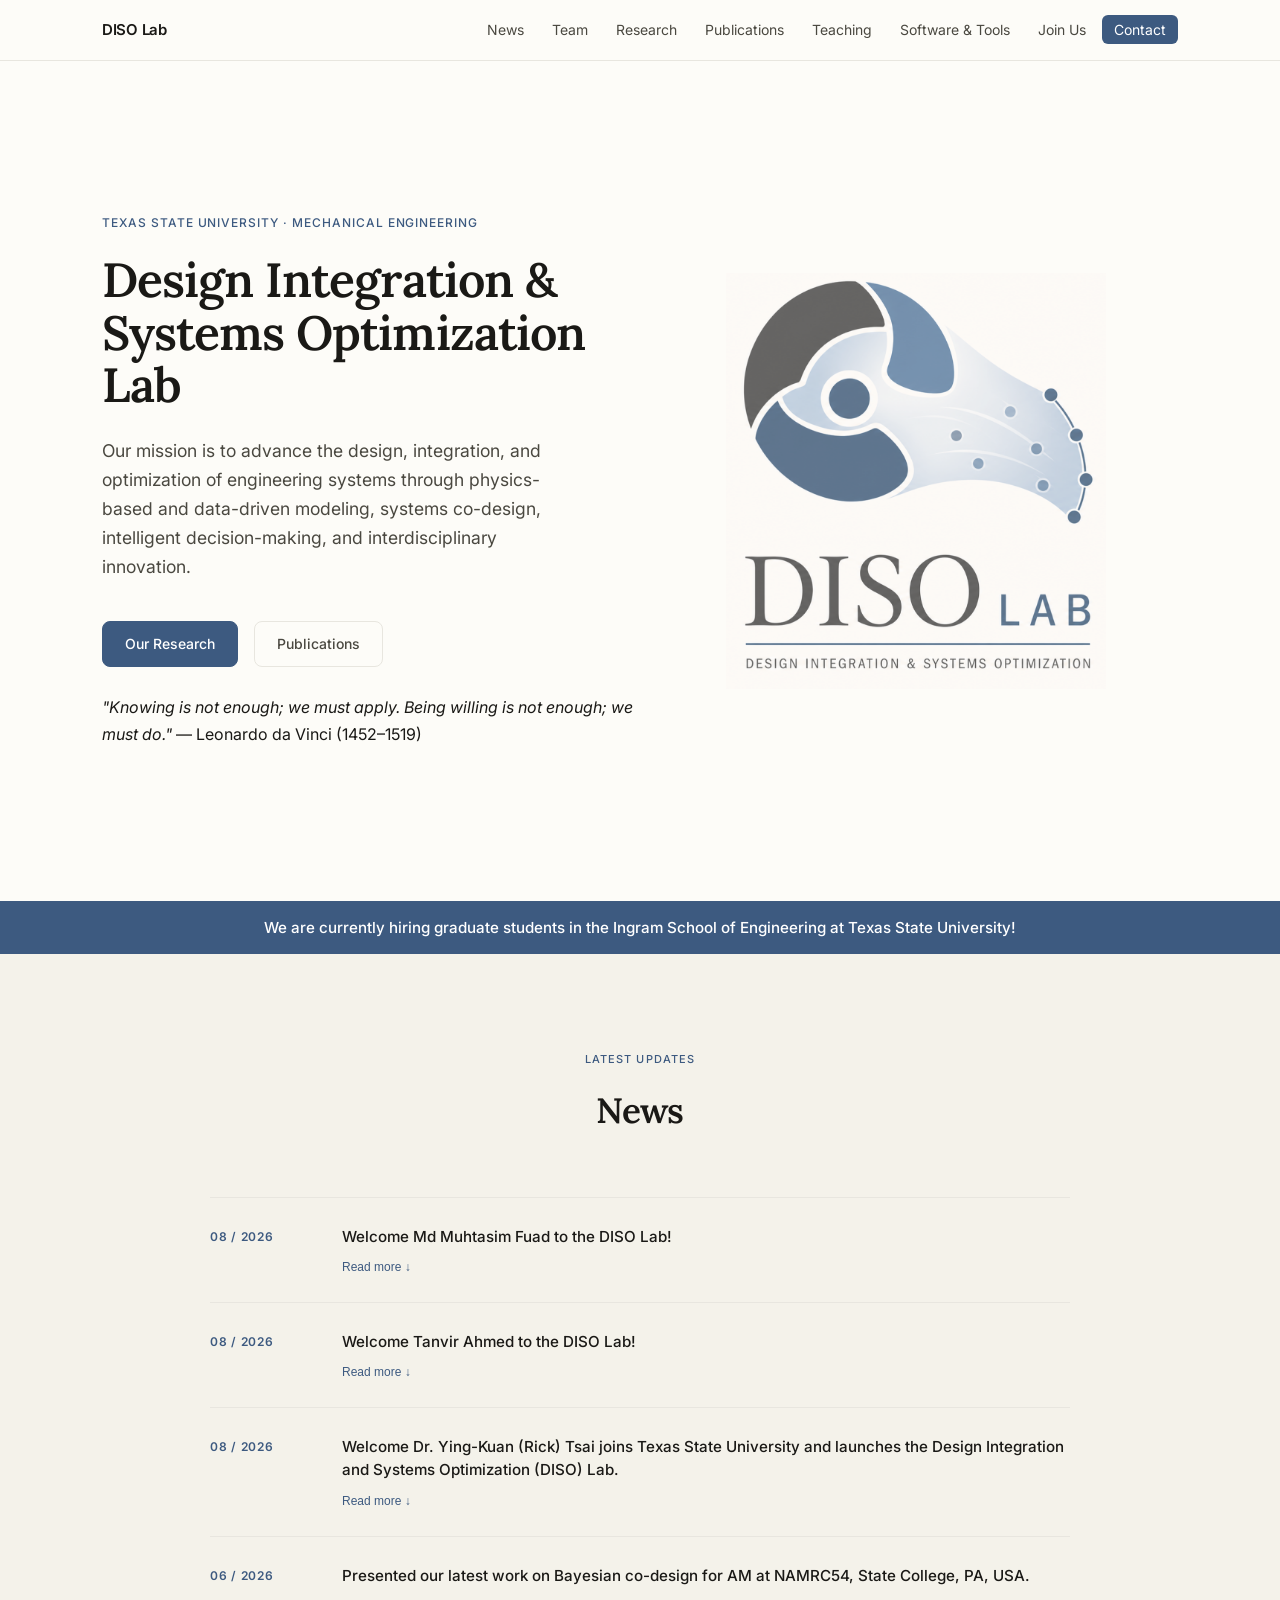
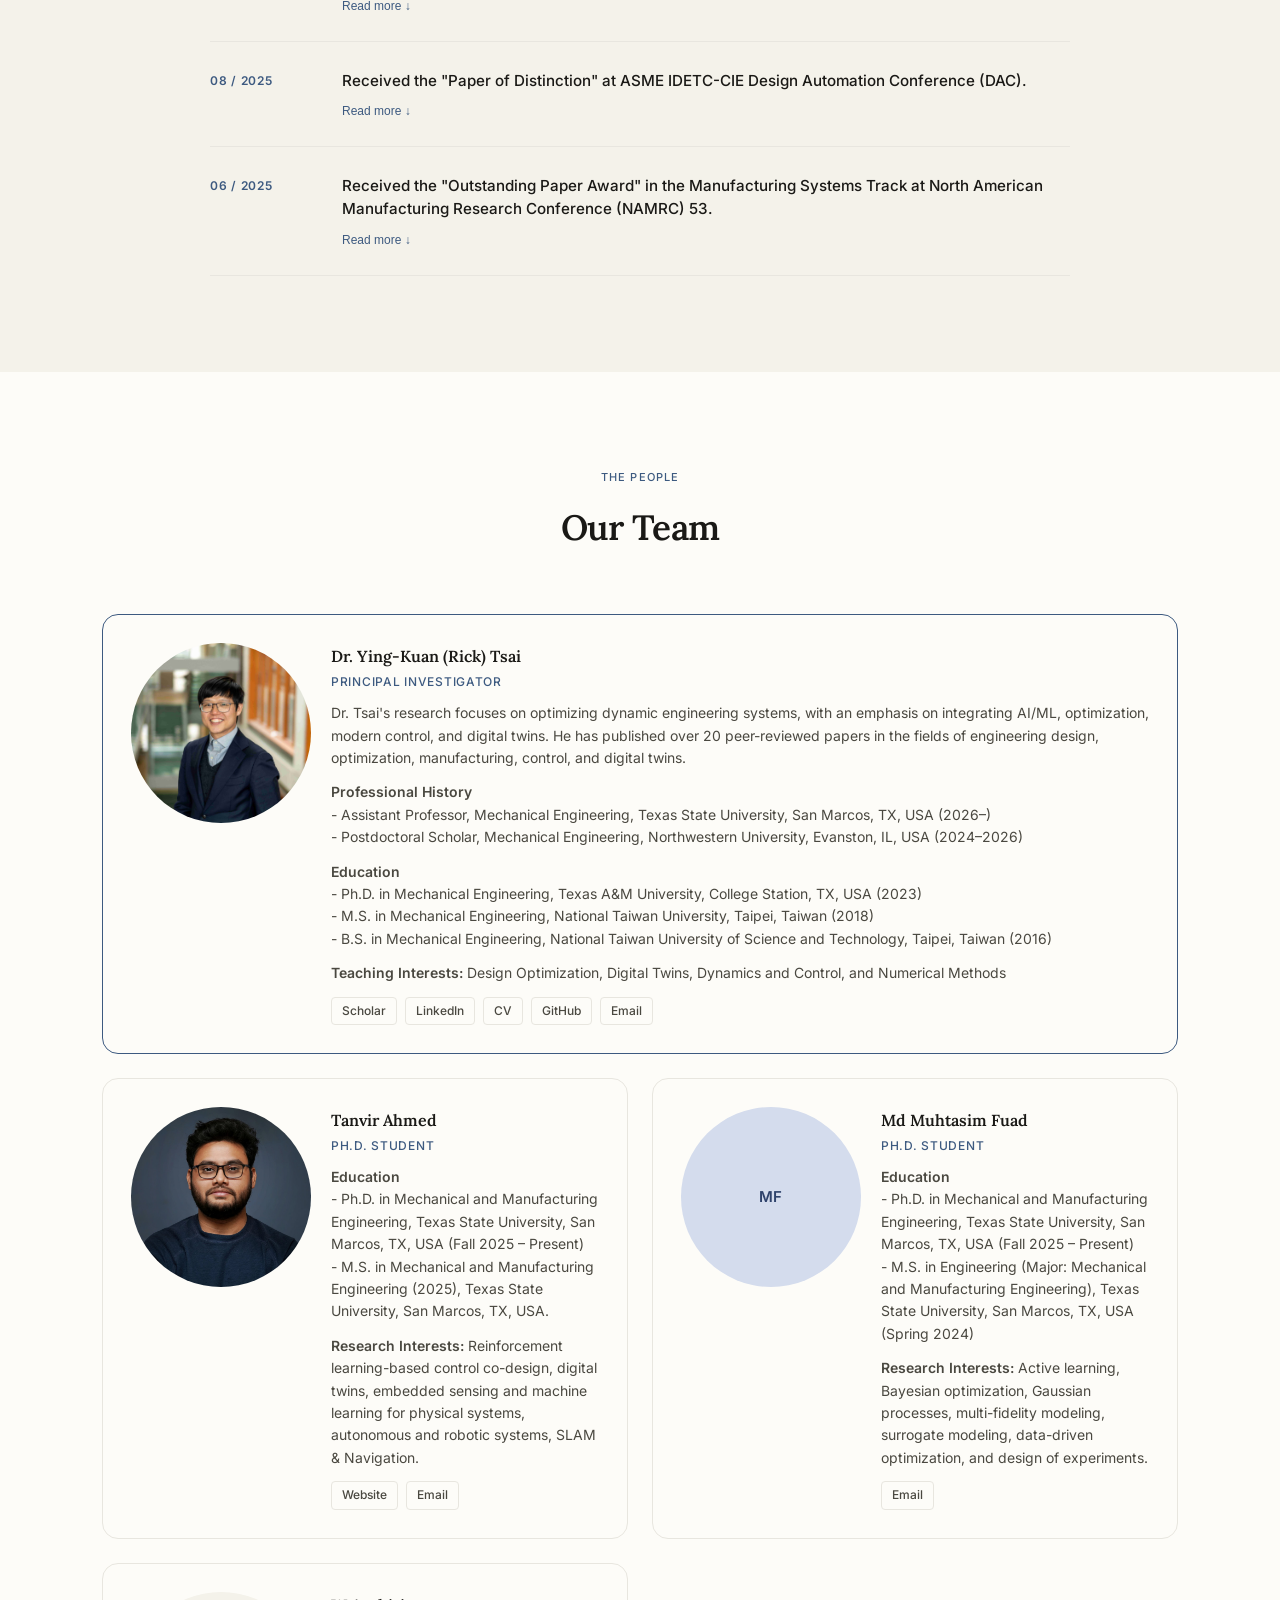
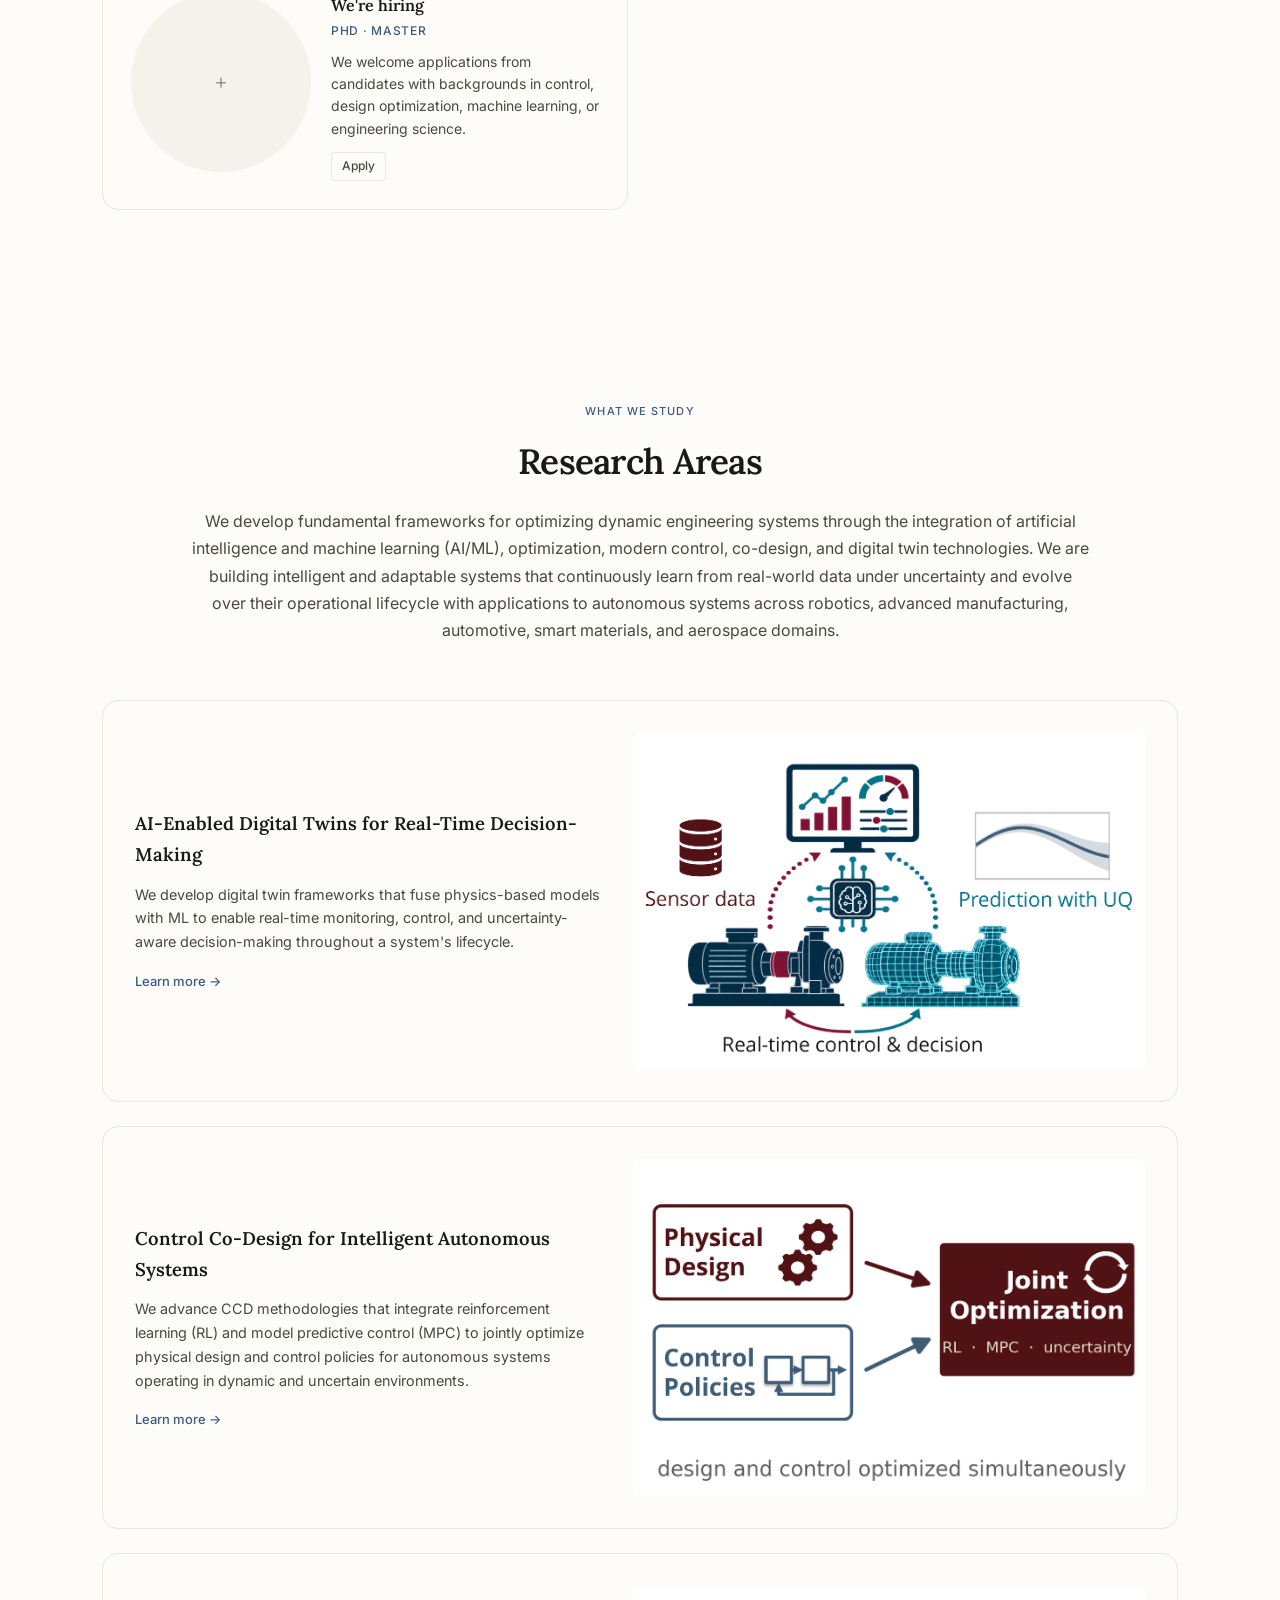
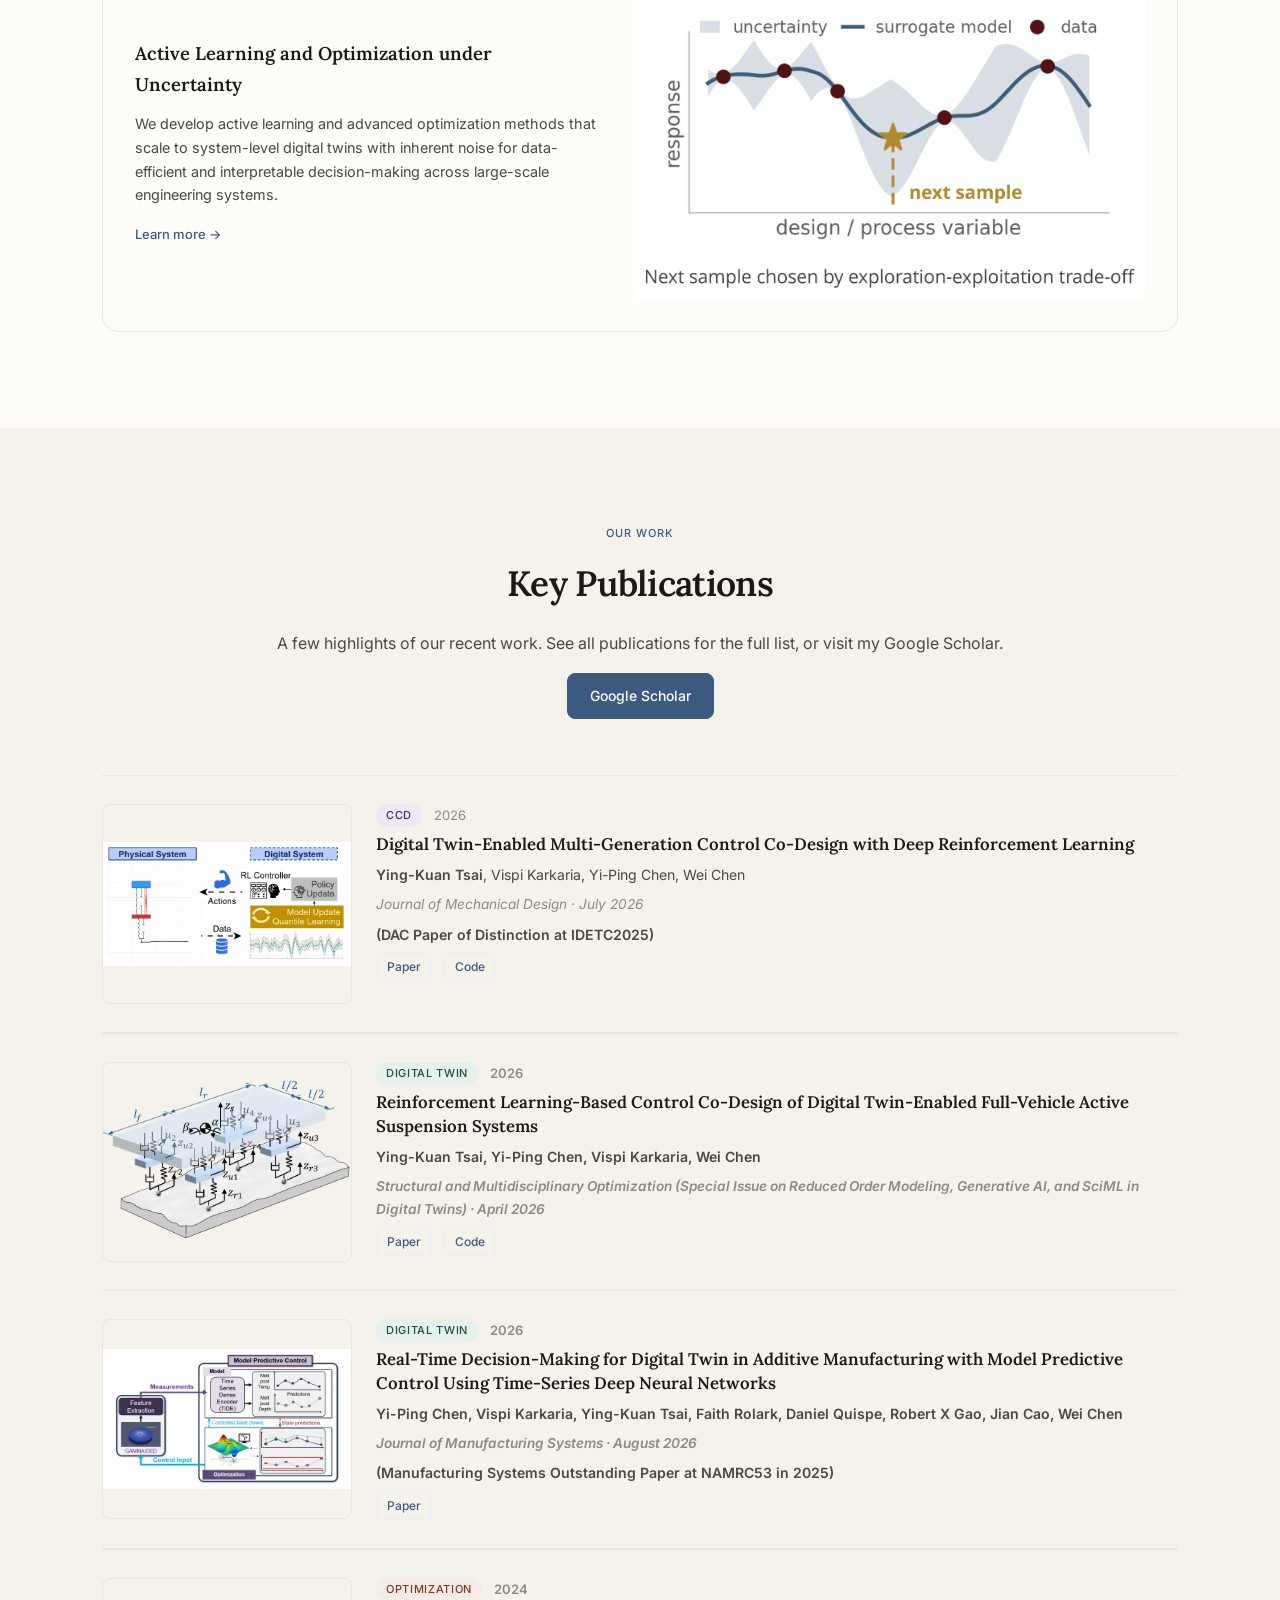
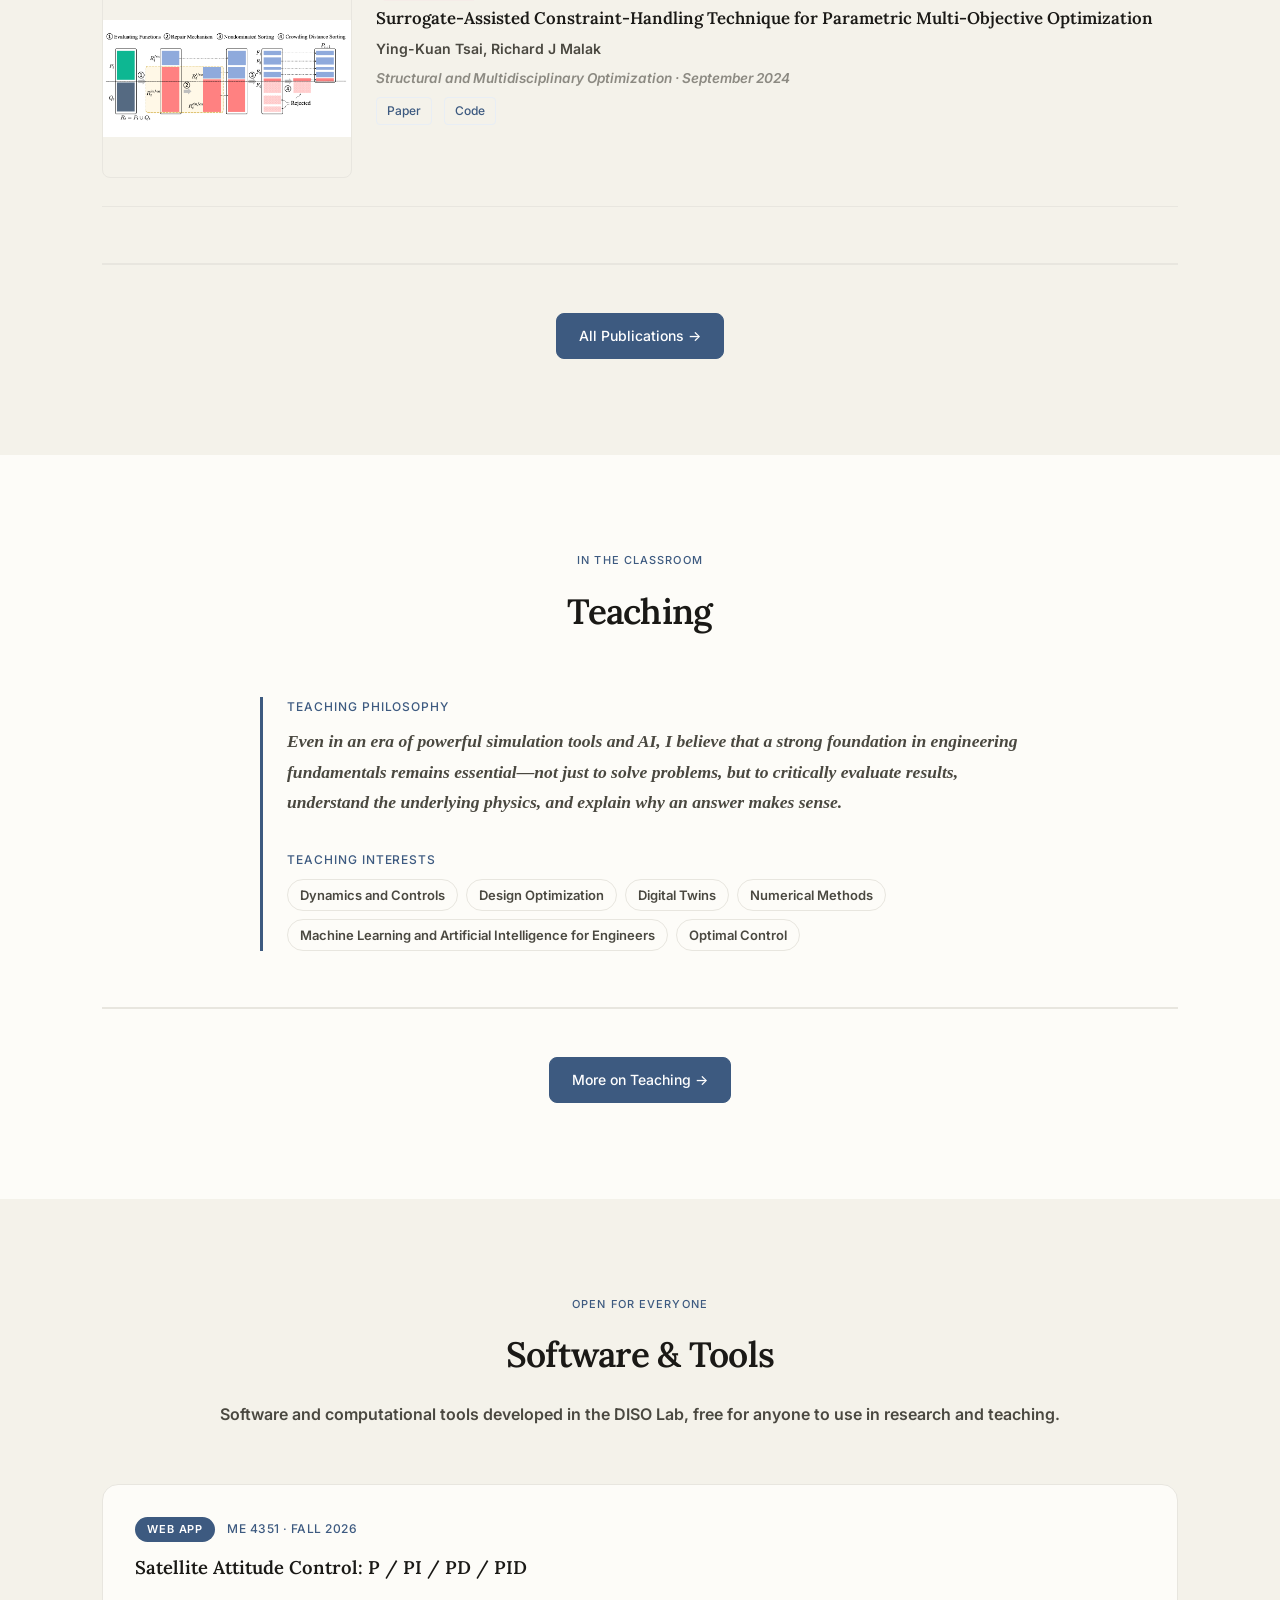
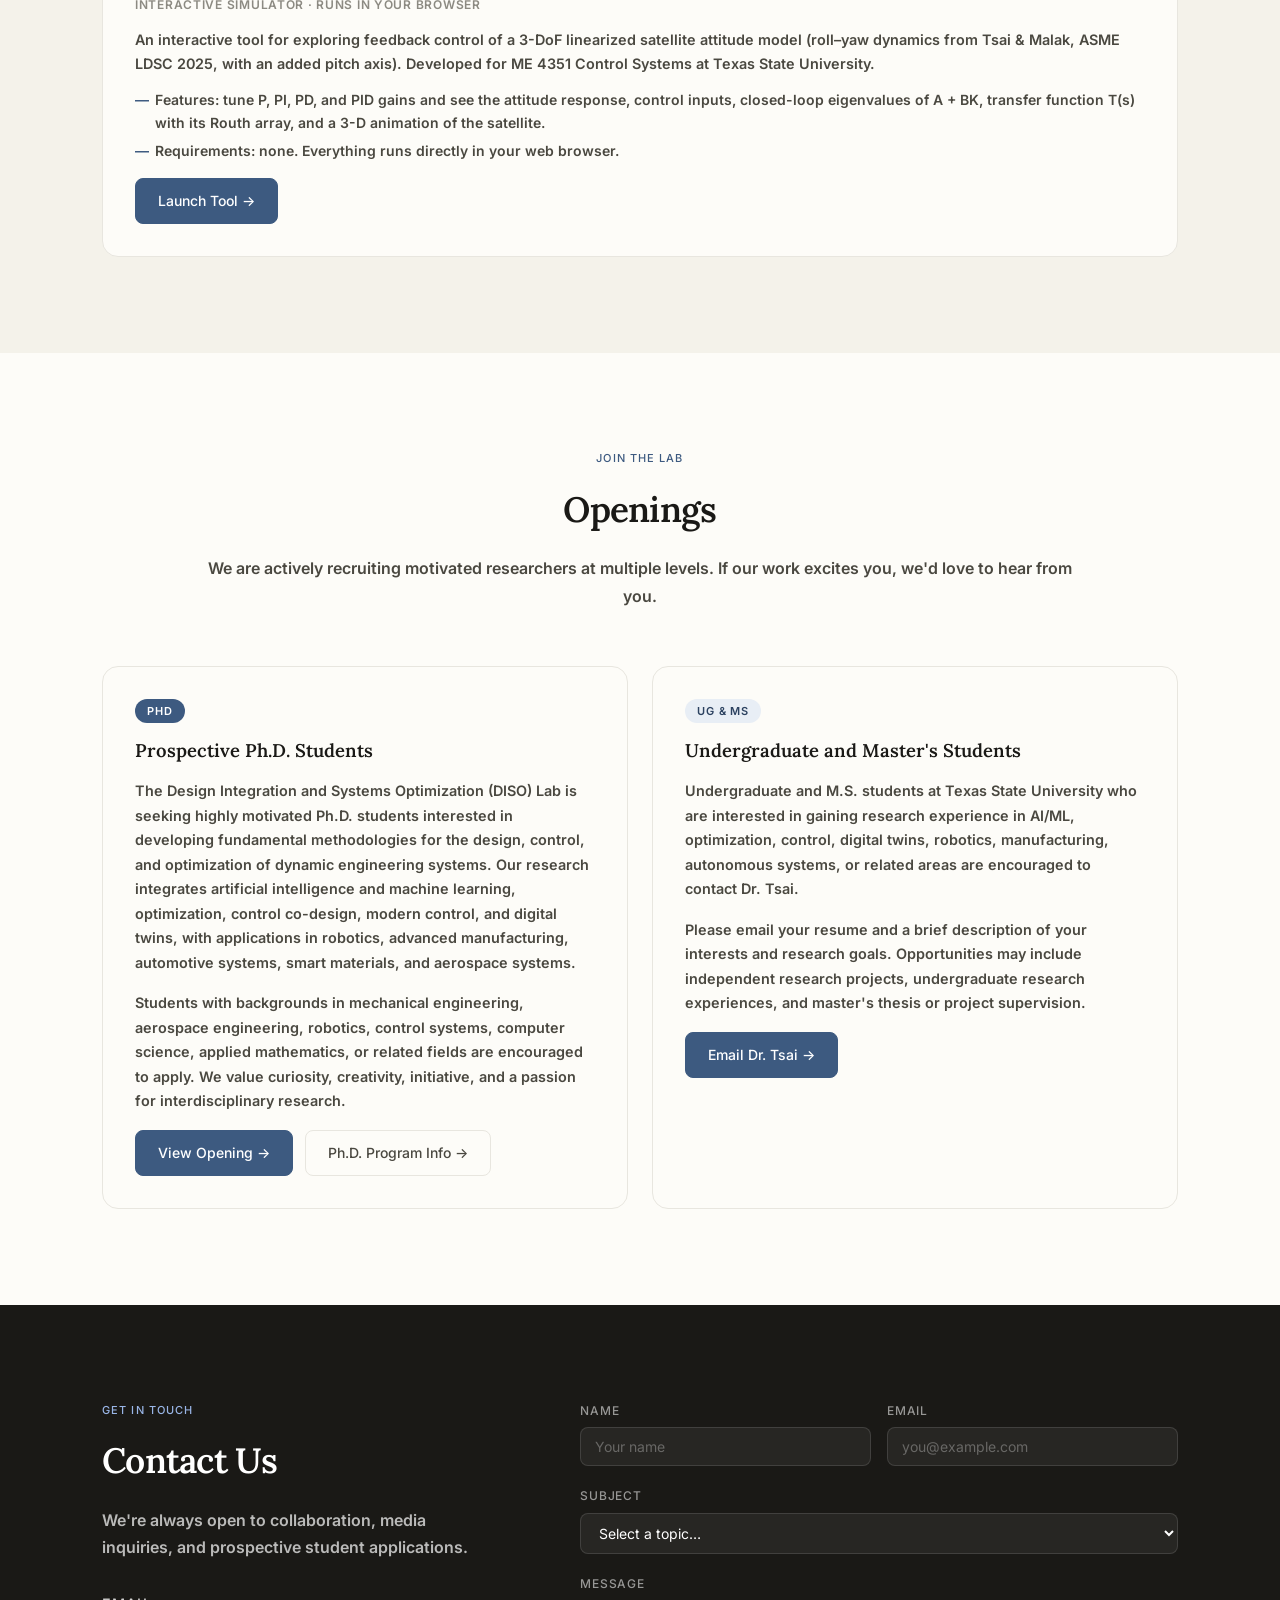
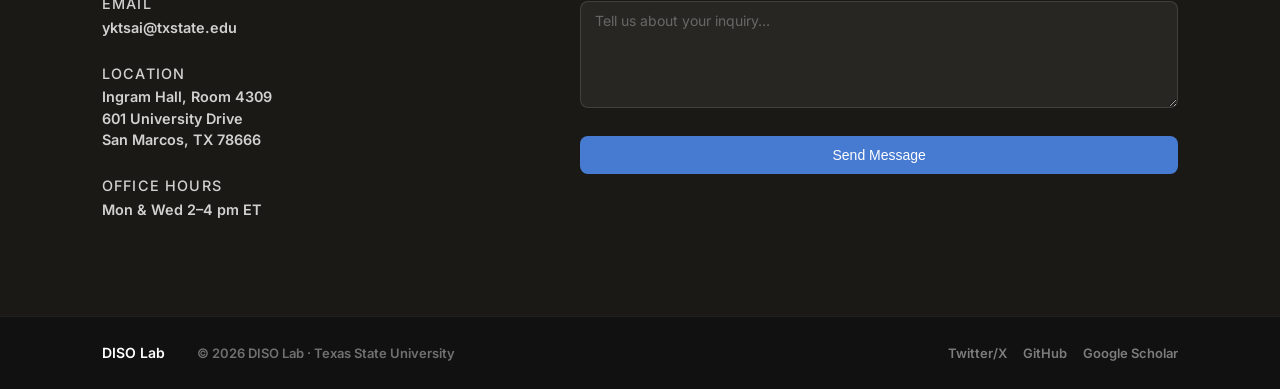
==== commit c35ddb11: "Update Teaching" ====
--- a/index.html
+++ b/index.html
@@ -387,55 +387,32 @@
   <section id="teaching" class="section">
     <div class="container">
       <div class="section-header">
-        <p class="section-eyebrow">Courses taught</p>
+        <p class="section-eyebrow">In the classroom</p>
         <h2 class="section-title">Teaching</h2>
       </div>
 
-      <div class="research-grid">
-
-        <div class="research-card">
-          <div class="teaching-header">
-            <span class="join-badge">ME 4351</span>
-            <span class="teaching-term">Fall 2026</span>
-          </div>
-          <h3>Control Systems</h3>
-          <p class="teaching-role">Mechanical Engineering · Texas State University</p>
-          <p class="teaching-desc">This course covers introductory concepts of linear control systems.</p>
-          <ul class="teaching-topics">
-            <li><strong>Topics:</strong> block diagrams, mathematical modeling of physical systems, the Laplace transform, transfer functions, state-space representation, transient and steady state system responses, and stability.</li>
-            <li><strong>Project:</strong> TBD</li>
-          </ul>
-        </div>
-
-        <div class="research-card">
-          <div class="teaching-header">
-            <span class="join-badge ug">MEEN 357</span>
-            <span class="teaching-term">Fall 2023</span>
-          </div>
-          <h3>Engineering Analysis for Mechanical Engineers</h3>
-          <p class="teaching-role">Undergraduate Course · Mechanical Engineering · Texas A&amp;M University</p>
-          <p class="teaching-desc">This course provides a practical foundation for the use of numerical methods to solve engineering problems.</p>
-          <ul class="teaching-topics">
-            <li><strong>Topics:</strong> solving systems of linear equations, curve fitting, root finding, numerical integration, numerical differentiation, initial value problems, boundary value problems, eigenvalues, and optimization methods.</li>
-            <li><strong>Project:</strong> Apply numerical methods and Python programming to model, simulate, and optimize an autonomous Mars rover capable of navigating challenging Martian terrain.</li>
-          </ul>
-        </div>
-
-        <div class="research-card">
-          <div class="teaching-header">
-            <span class="join-badge ug">MEEN 357</span>
-            <span class="teaching-term">Spring 2023</span>
-          </div>
-          <h3>Engineering Analysis for Mechanical Engineers</h3>
-          <p class="teaching-role">Undergraduate Course · Mechanical Engineering · Texas A&amp;M University</p>
-          <p class="teaching-desc">This course provides a practical foundation for the use of numerical methods to solve engineering problems.</p>
-          <ul class="teaching-topics">
-            <li><strong>Topics:</strong> solving systems of linear equations, curve fitting, root finding, numerical integration, numerical differentiation, initial value problems, boundary value problems, eigenvalues, and optimization methods.</li>
-            <li><strong>Project:</strong> Apply numerical methods and Python programming to model, simulate, and optimize an autonomous Mars rover capable of navigating challenging Martian terrain.</li>
-          </ul>
-        </div>
-
-      </div>
+      <div class="philosophy">
+        <p class="philosophy-label">Teaching Philosophy</p>
+        <blockquote class="philosophy-quote">
+          Even in an era of powerful simulation tools and AI, I believe that a strong foundation in engineering fundamentals remains essential—not just to solve problems, but to critically evaluate results, understand the underlying physics, and explain why an answer makes sense.
+        </blockquote>
+
+        <p class="philosophy-label" style="margin-top: 2rem;">Teaching Interests</p>
+        <ul class="interest-tags">
+          <li>Dynamics and Controls</li>
+          <li>Design Optimization</li>
+          <li>Digital Twins</li>
+          <li>Numerical Methods</li>
+          <li>Machine Learning and Artificial Intelligence for Engineers</li>
+          <li>Optimal Control</li>
+        </ul>
+      </div>
+
+      <!-- ALL TEACHING -->
+      <div class="more-pubs-cta">
+        <a href="teaching.html" class="btn btn-primary">More on Teaching →</a>
+      </div>
+
     </div>
   </section>
 
--- a/style.css
+++ b/style.css
@@ -342,6 +342,12 @@
 .research-card .teaching-role { font-size: 12px; color: var(--ink-3); }
 .research-card .teaching-tbd  { color: var(--ink-3); }
 .research-card .join-btn-group { margin-top: 1rem; }
+/* teaching philosophy statement */
+.philosophy { max-width: 760px; margin: 0 auto 3.5rem; padding-left: 1.5rem; border-left: 3px solid var(--accent); }
+.philosophy-label { font-size: 12px; color: var(--accent); font-weight: 500; text-transform: uppercase; letter-spacing: 0.08em; margin-bottom: 0.5rem; }
+.philosophy-quote { font-family: 'Lora', serif; font-style: italic; font-size: 1.1rem; line-height: 1.75; color: var(--ink-2); }
+.interest-tags { list-style: none; display: flex; flex-wrap: wrap; gap: 0.5rem; }
+.interest-tags li { font-size: 13px; color: var(--ink-2); padding: 4px 12px; border: 1px solid var(--line); border-radius: 20px; background: var(--bg); }
 
 /* === RESPONSIVE === */
 @media (max-width: 900px) {
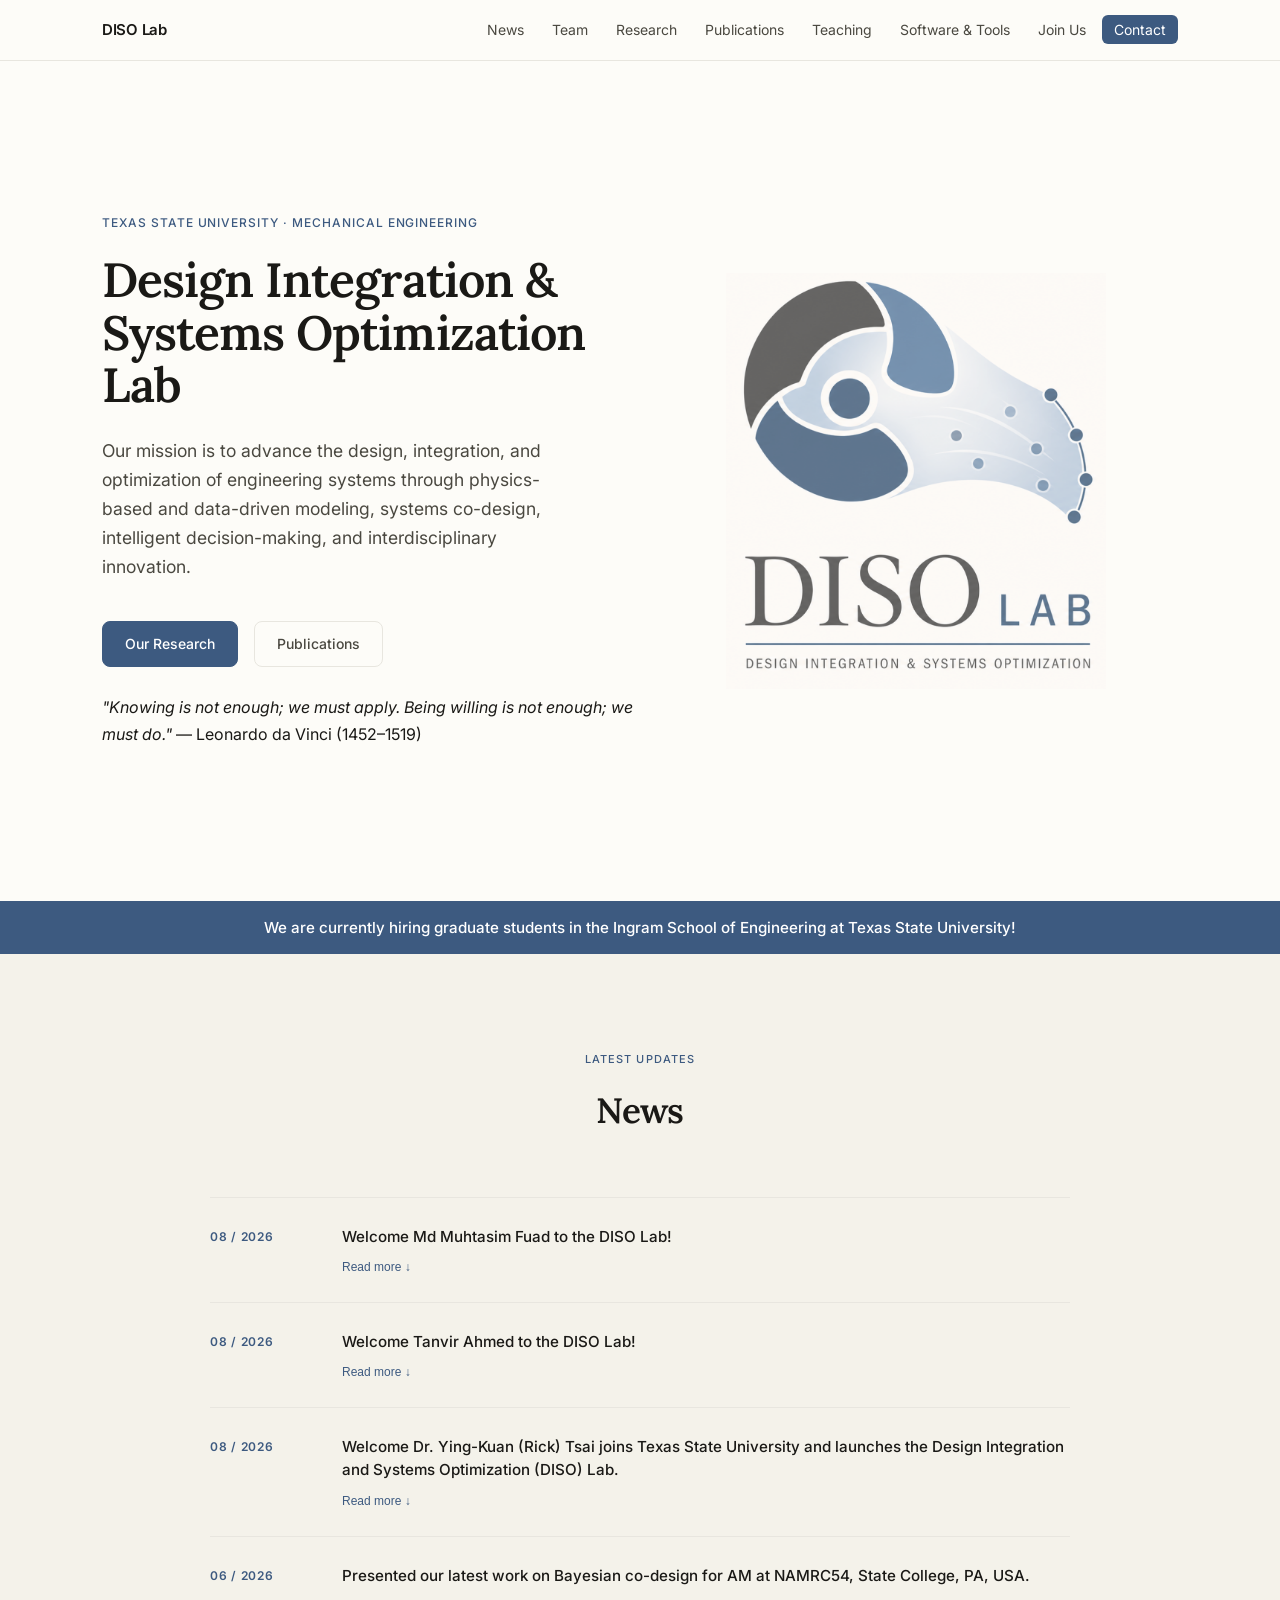
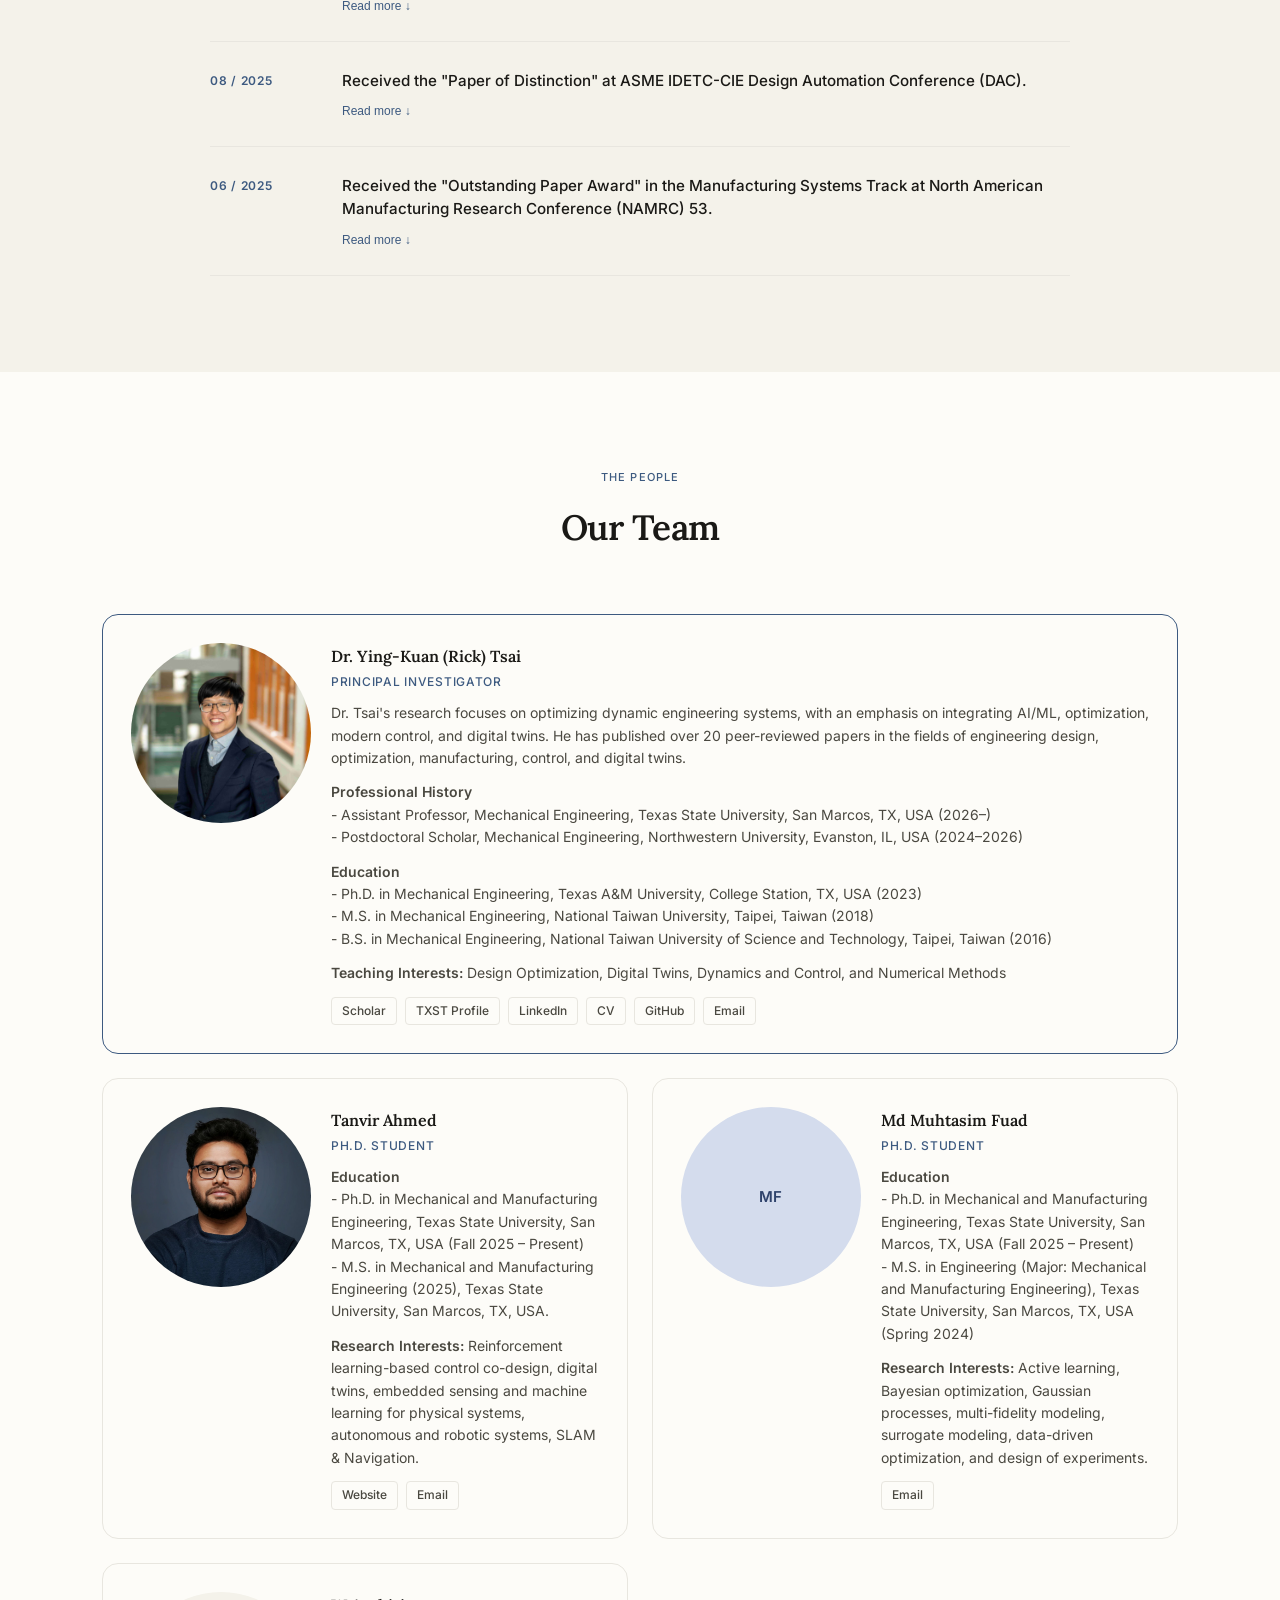
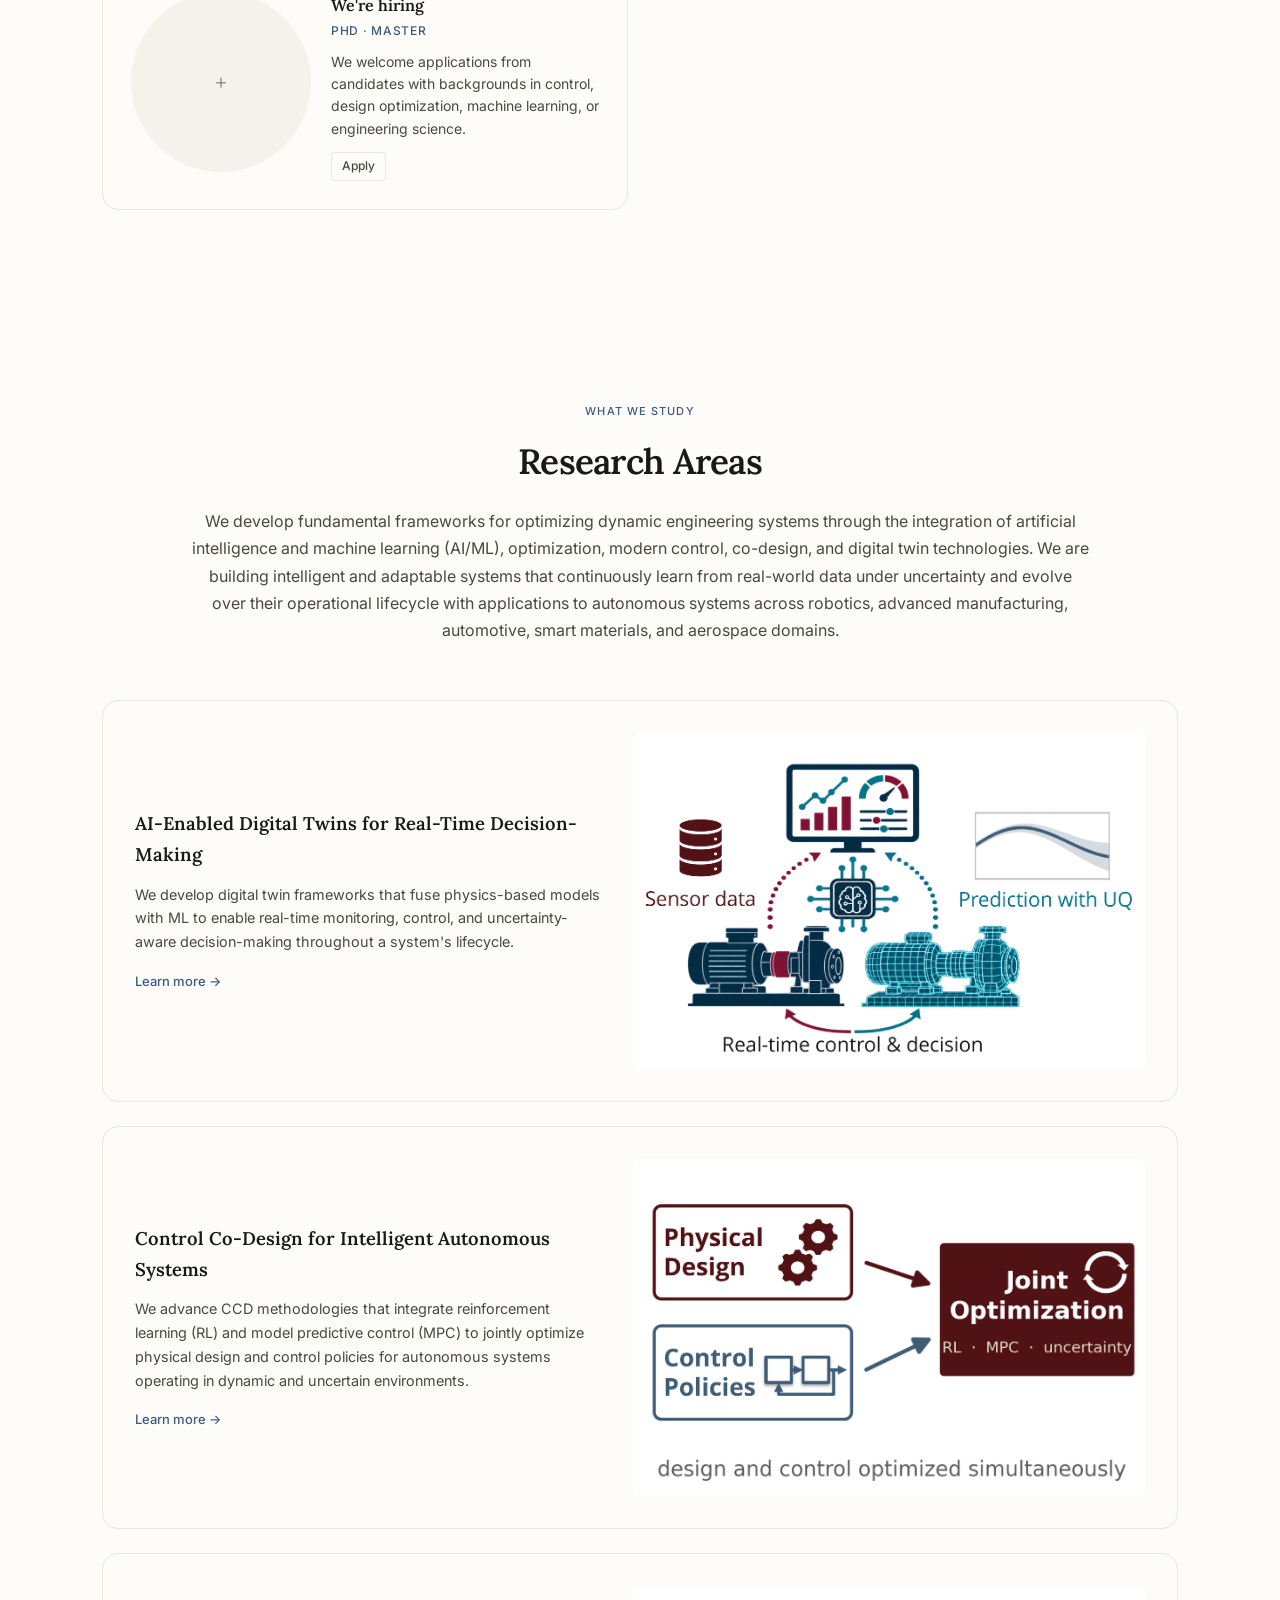
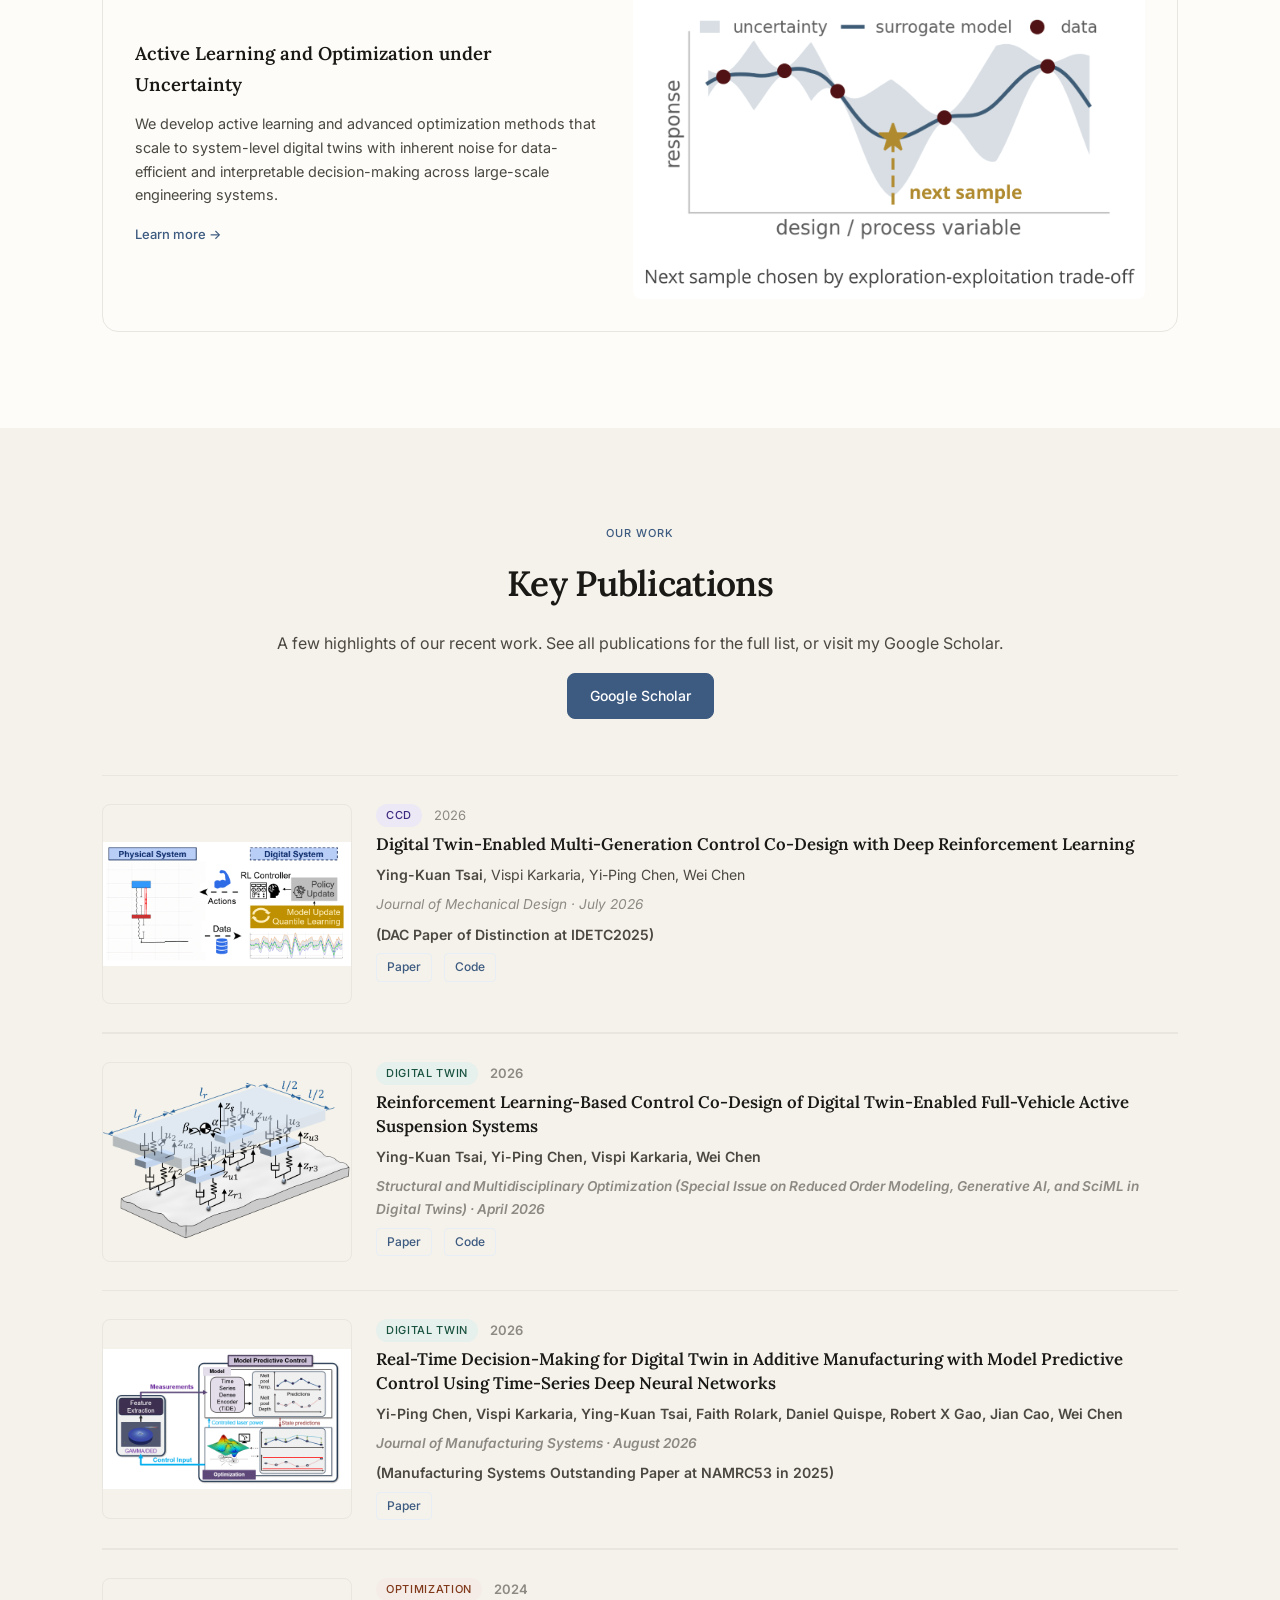
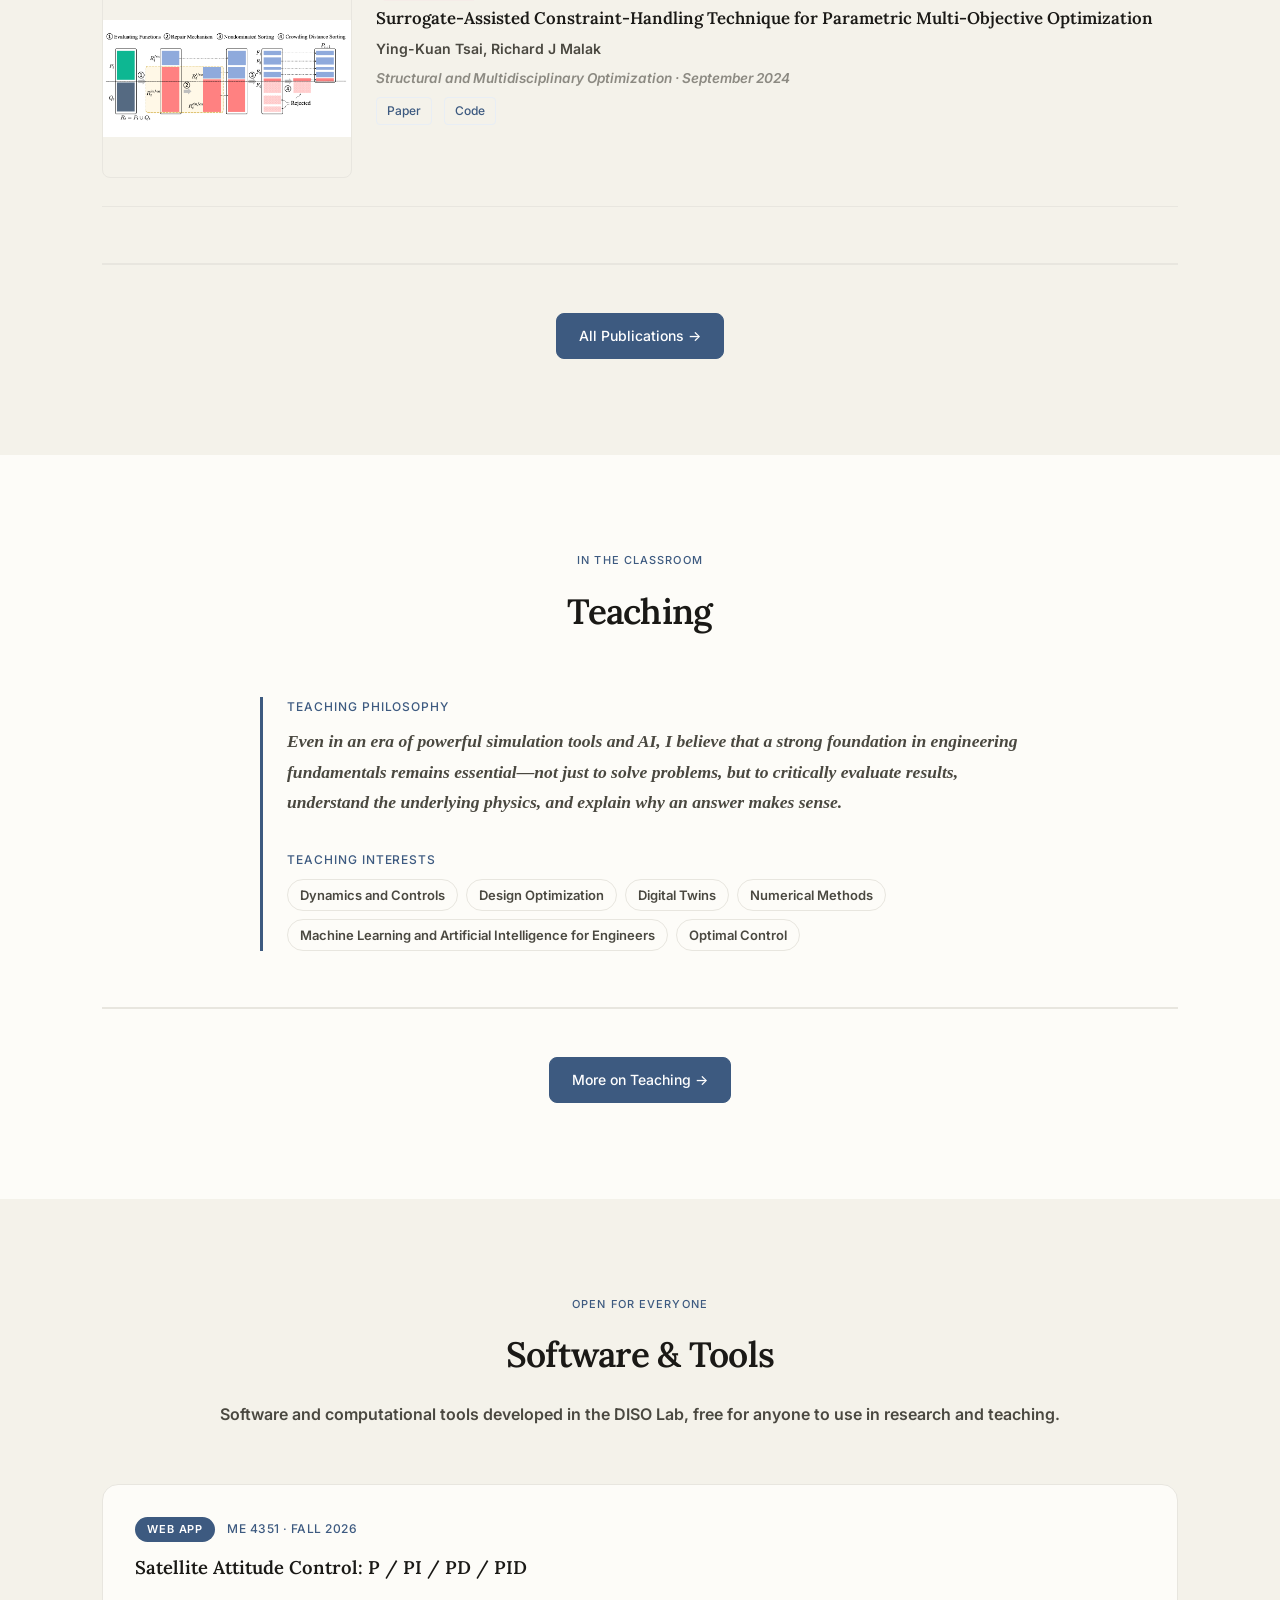
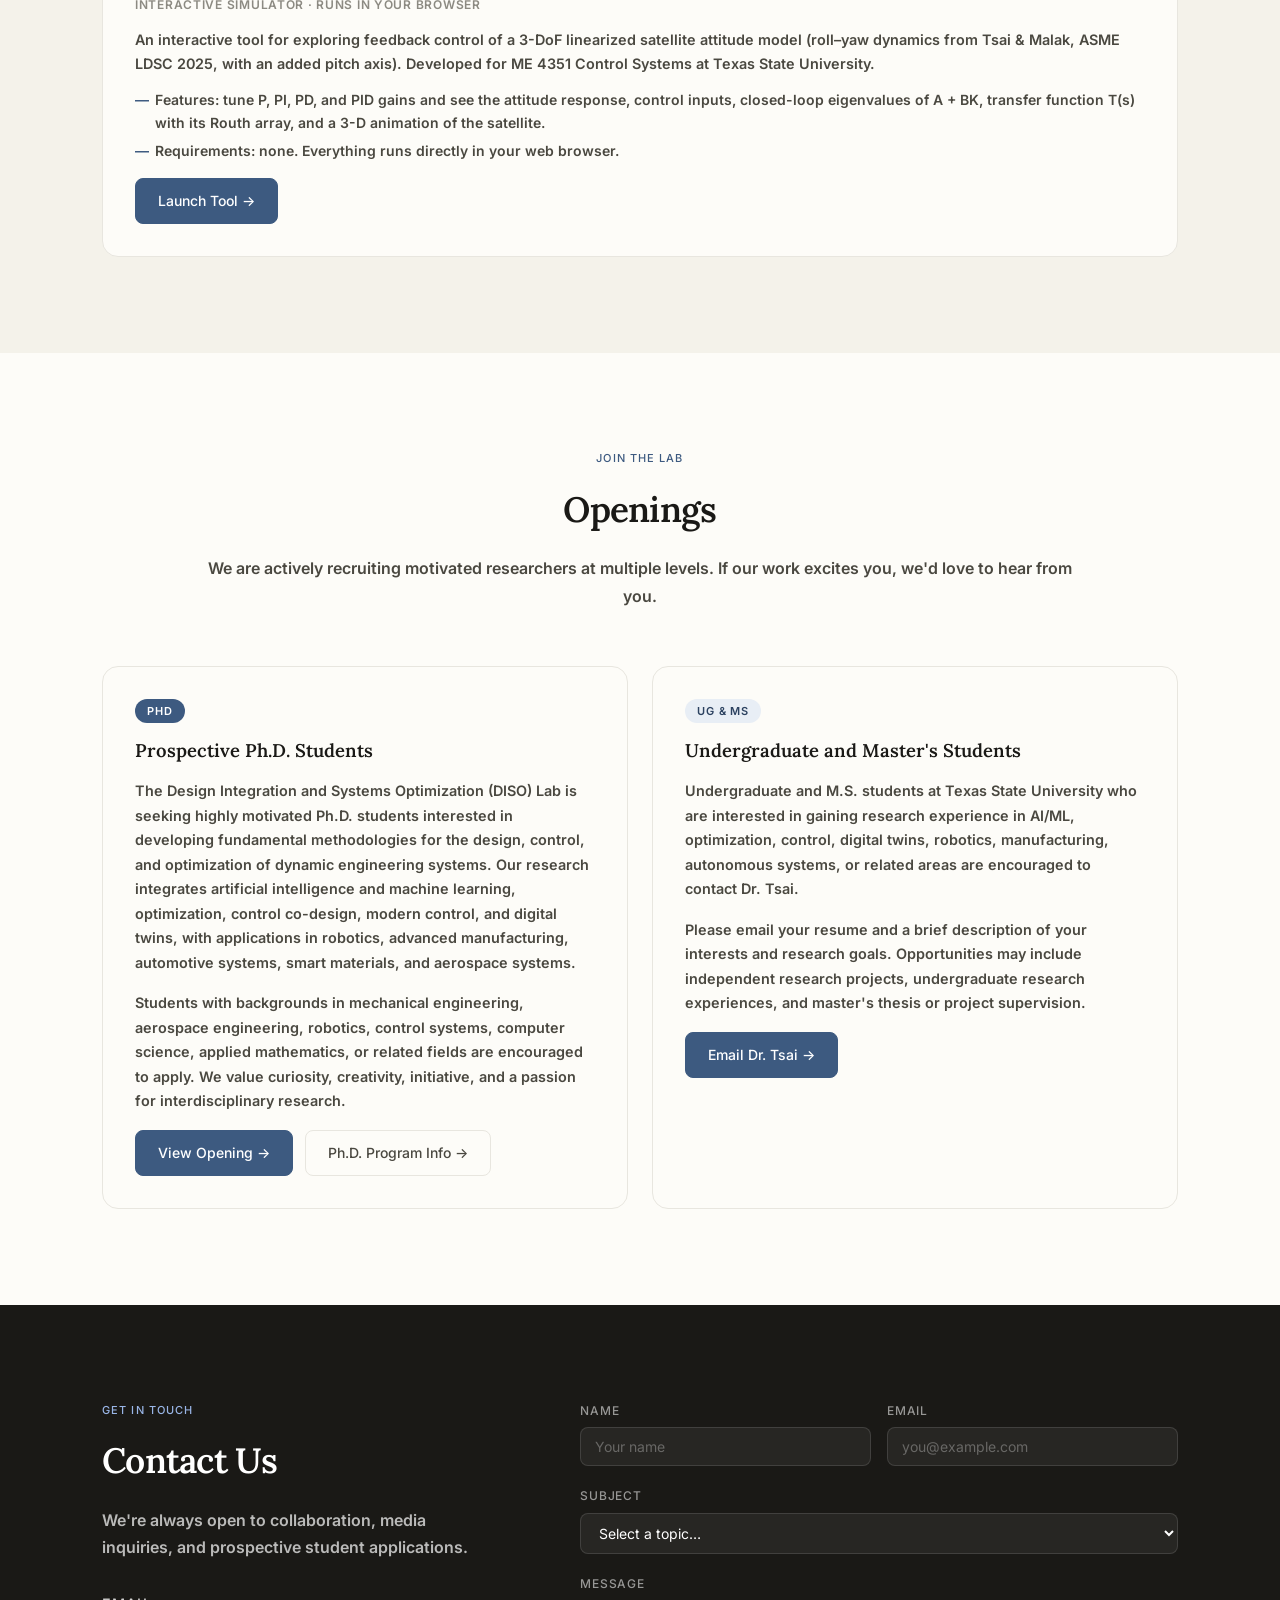
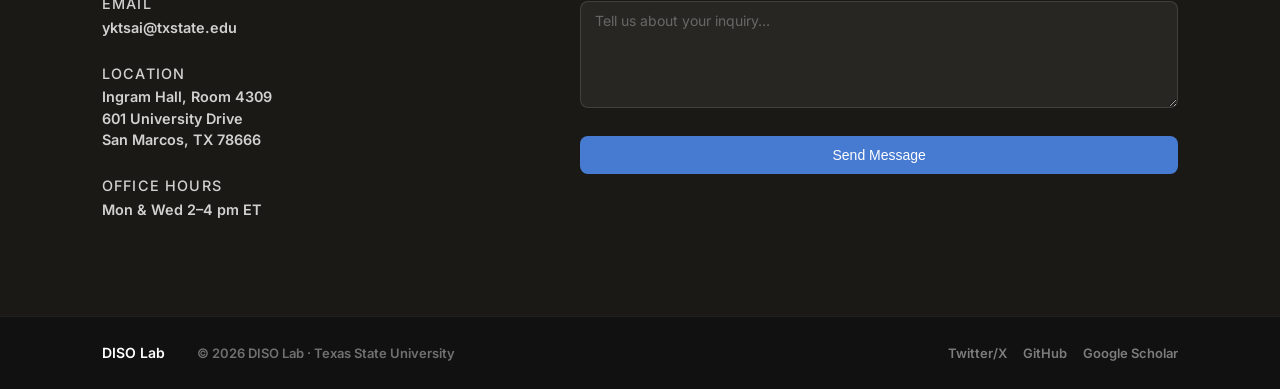
==== commit 25f97951: "Update profile" ====
--- a/index.html
+++ b/index.html
@@ -183,6 +183,7 @@
             <p class="team-bio"><strong>Teaching Interests:</strong> Design Optimization, Digital Twins, Dynamics and Control, and Numerical Methods<br>
               <div class="team-links">
               <a href="https://scholar.google.com/citations?hl=en&authuser=3&user=FnJgFQEAAAAJ" class="tl">Scholar</a>
+              <a href="https://faculty.txst.edu/profile/2705881" class="tl">TXST Profile</a>
               <a href="https://www.linkedin.com/in/ying-kuan-rick-tsai-49884691/" class="tl">LinkedIn</a>
               <a href="https://drive.google.com/file/d/1wnWGbhHS1E1gqeeDArSxwpMLTj0KM5x9/view?usp=sharing" class="tl">CV</a>
               <a href="https://github.com/TsaiYK" class="tl">GitHub</a>
--- a/style.css
+++ b/style.css
@@ -346,6 +346,14 @@
 .philosophy { max-width: 760px; margin: 0 auto 3.5rem; padding-left: 1.5rem; border-left: 3px solid var(--accent); }
 .philosophy-label { font-size: 12px; color: var(--accent); font-weight: 500; text-transform: uppercase; letter-spacing: 0.08em; margin-bottom: 0.5rem; }
 .philosophy-quote { font-family: 'Lora', serif; font-style: italic; font-size: 1.1rem; line-height: 1.75; color: var(--ink-2); }
+/* semester tabs on course cards */
+.term-tabs { display: flex; gap: 0.4rem; flex-wrap: wrap; }
+.term-tab {
+  padding: 2px 12px; border-radius: 20px; font-size: 12px; font-weight: 500; font-family: inherit;
+  border: 1px solid var(--line); background: var(--bg); color: var(--ink-2); cursor: pointer; transition: all .15s;
+}
+.term-tab:hover { border-color: var(--accent); color: var(--accent); }
+.term-tab.active { background: var(--accent); border-color: var(--accent); color: #fff; }
 .interest-tags { list-style: none; display: flex; flex-wrap: wrap; gap: 0.5rem; }
 .interest-tags li { font-size: 13px; color: var(--ink-2); padding: 4px 12px; border: 1px solid var(--line); border-radius: 20px; background: var(--bg); }
 
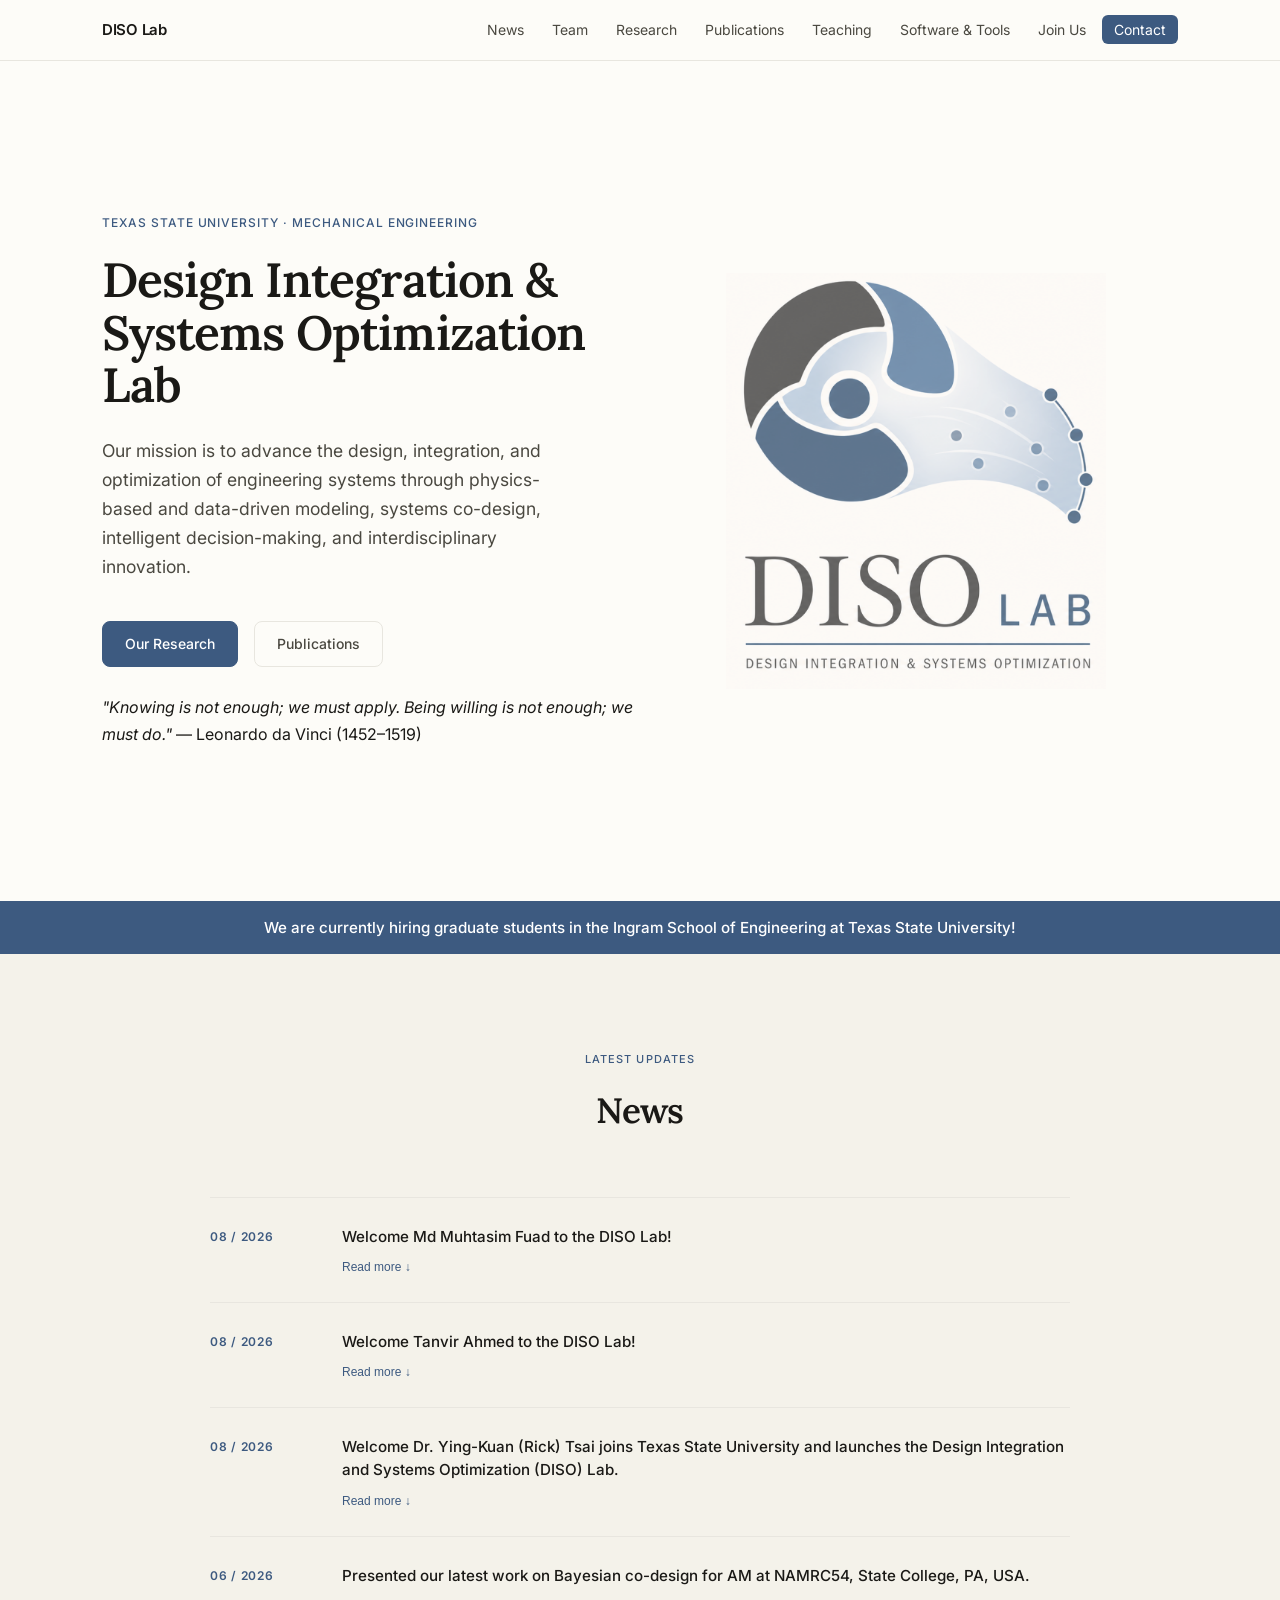
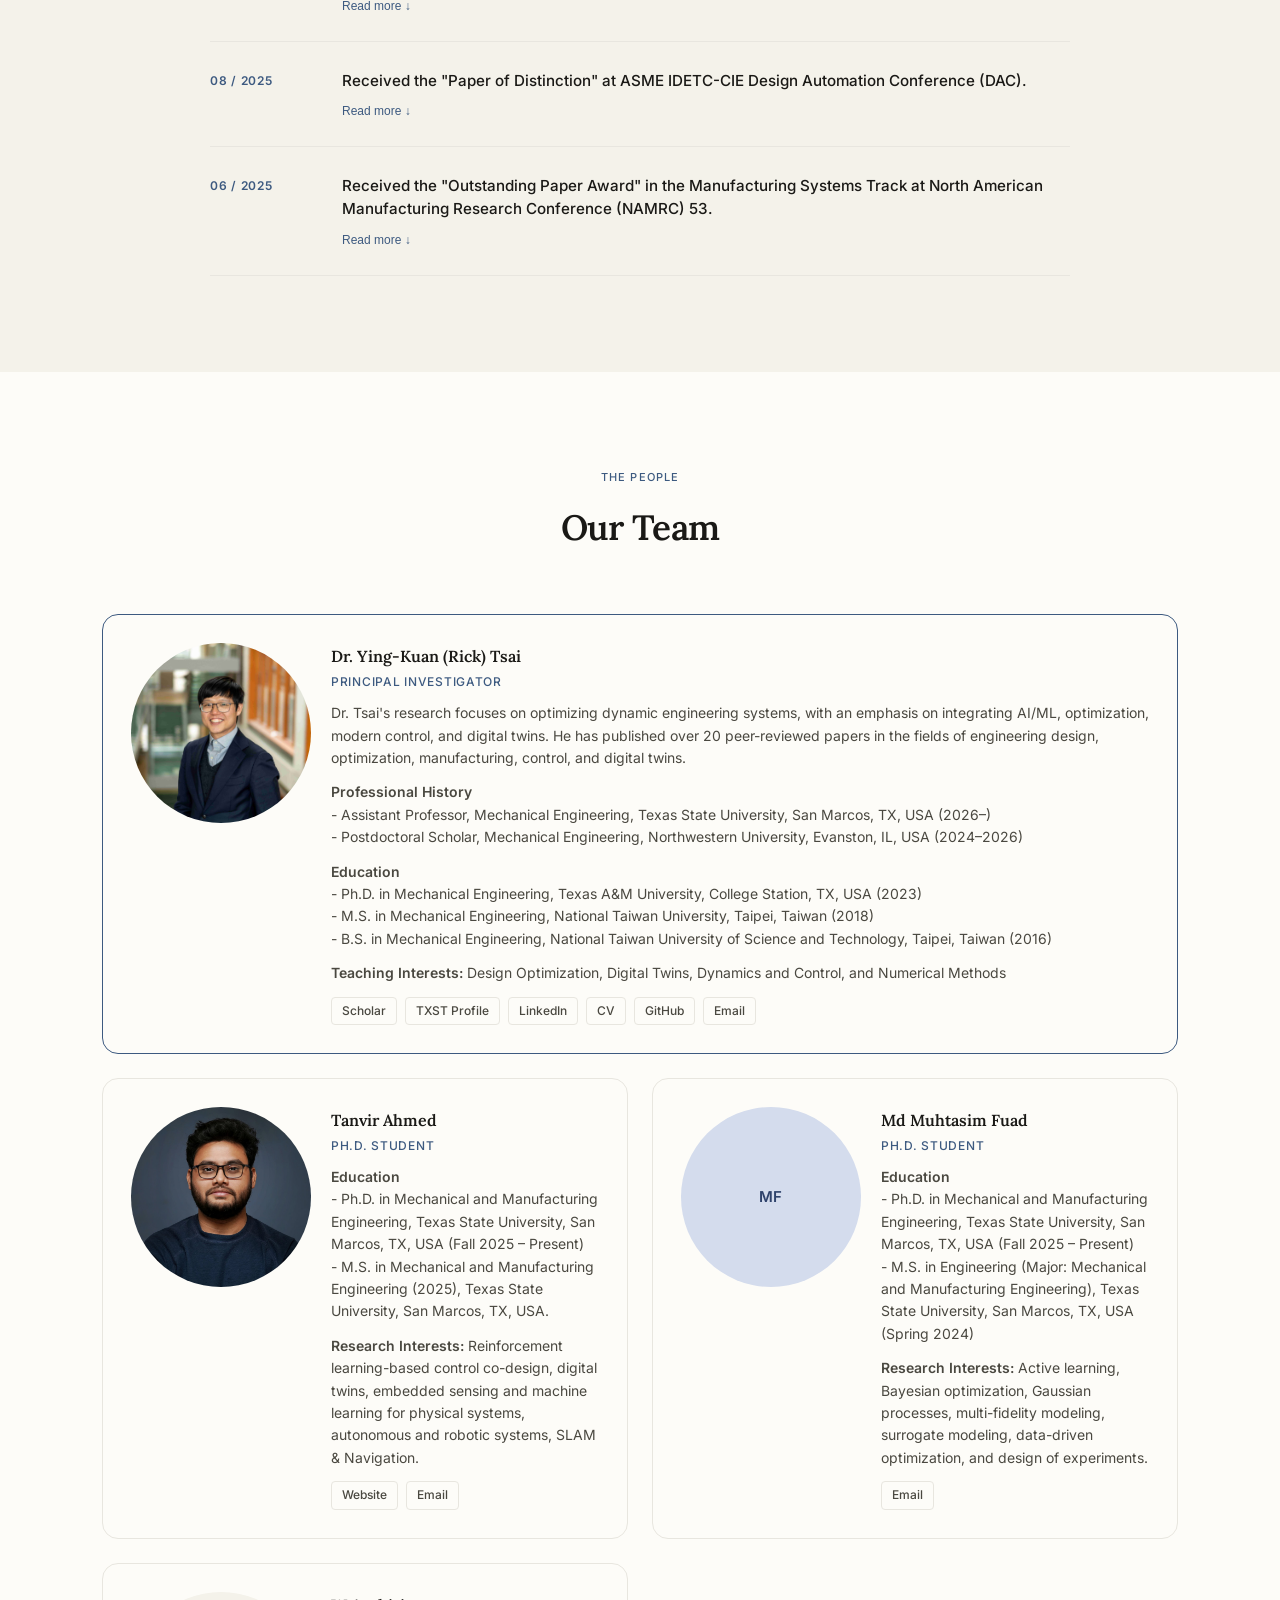
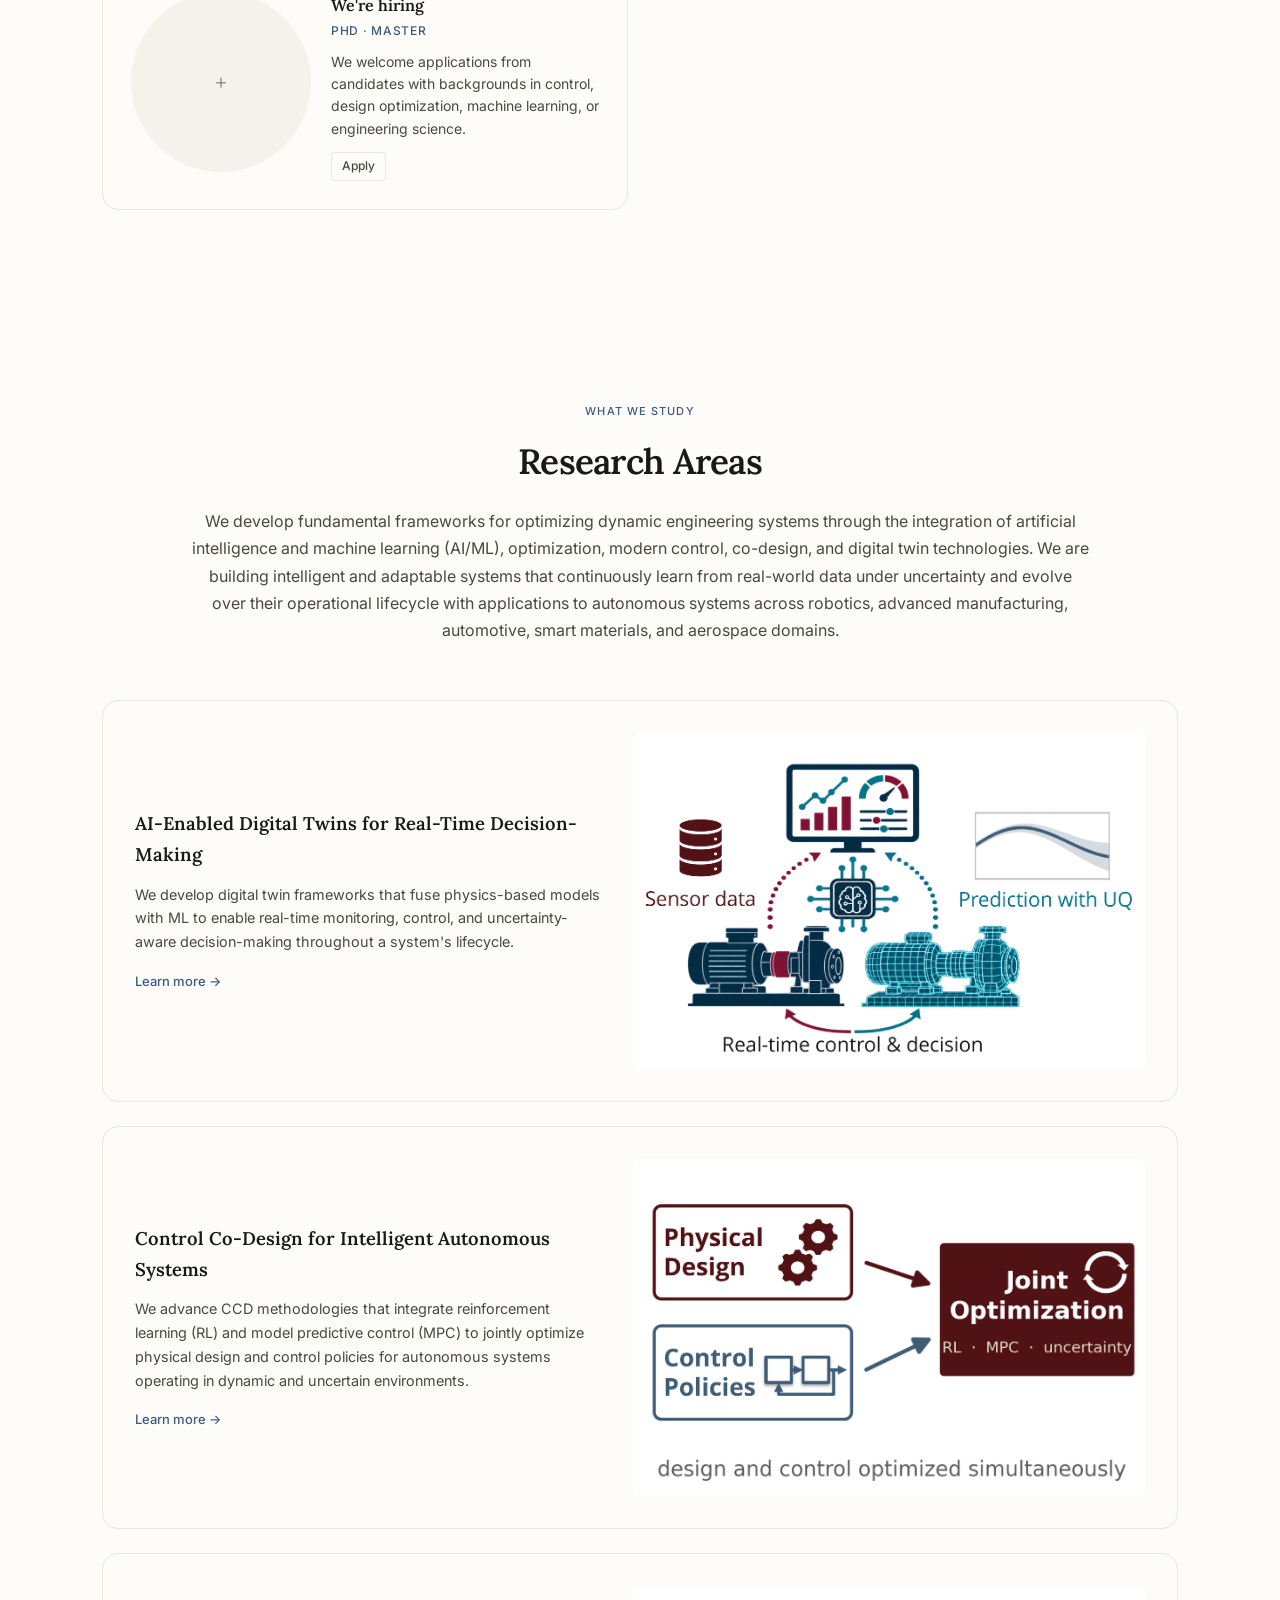
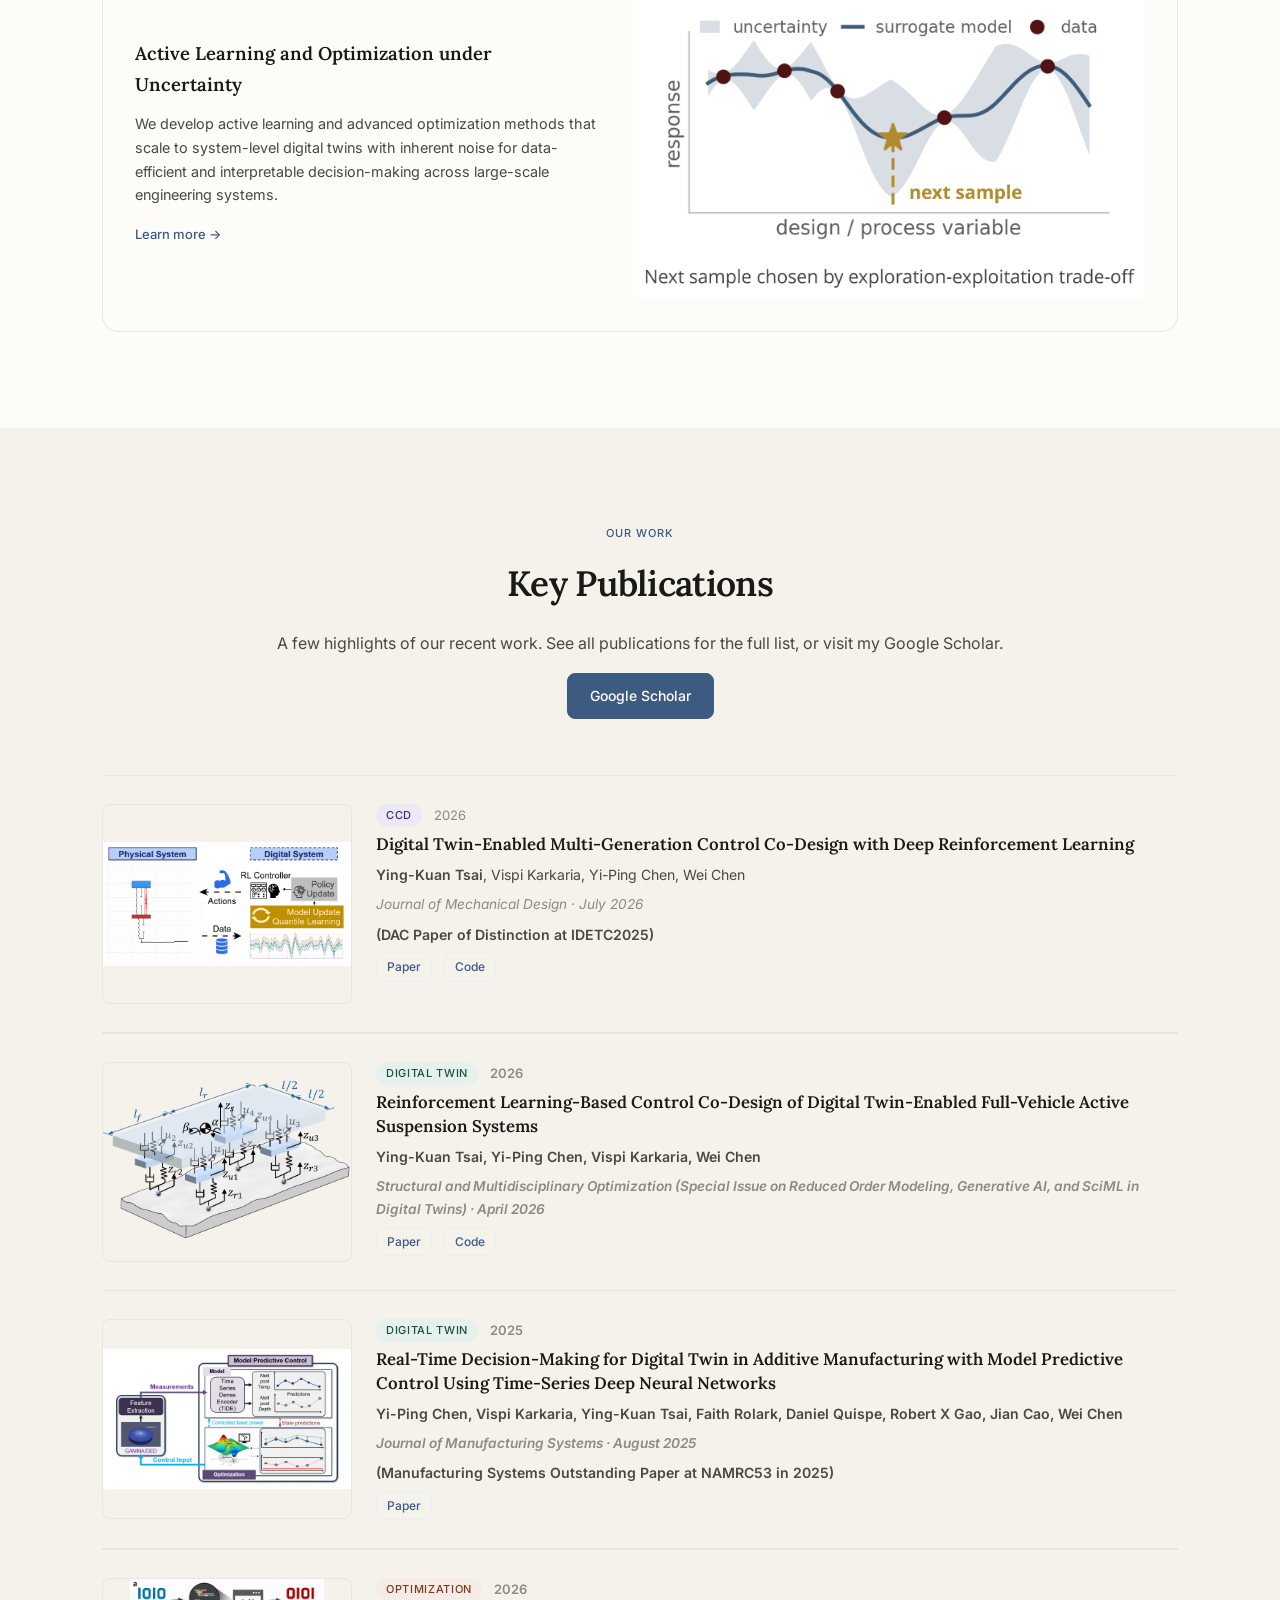
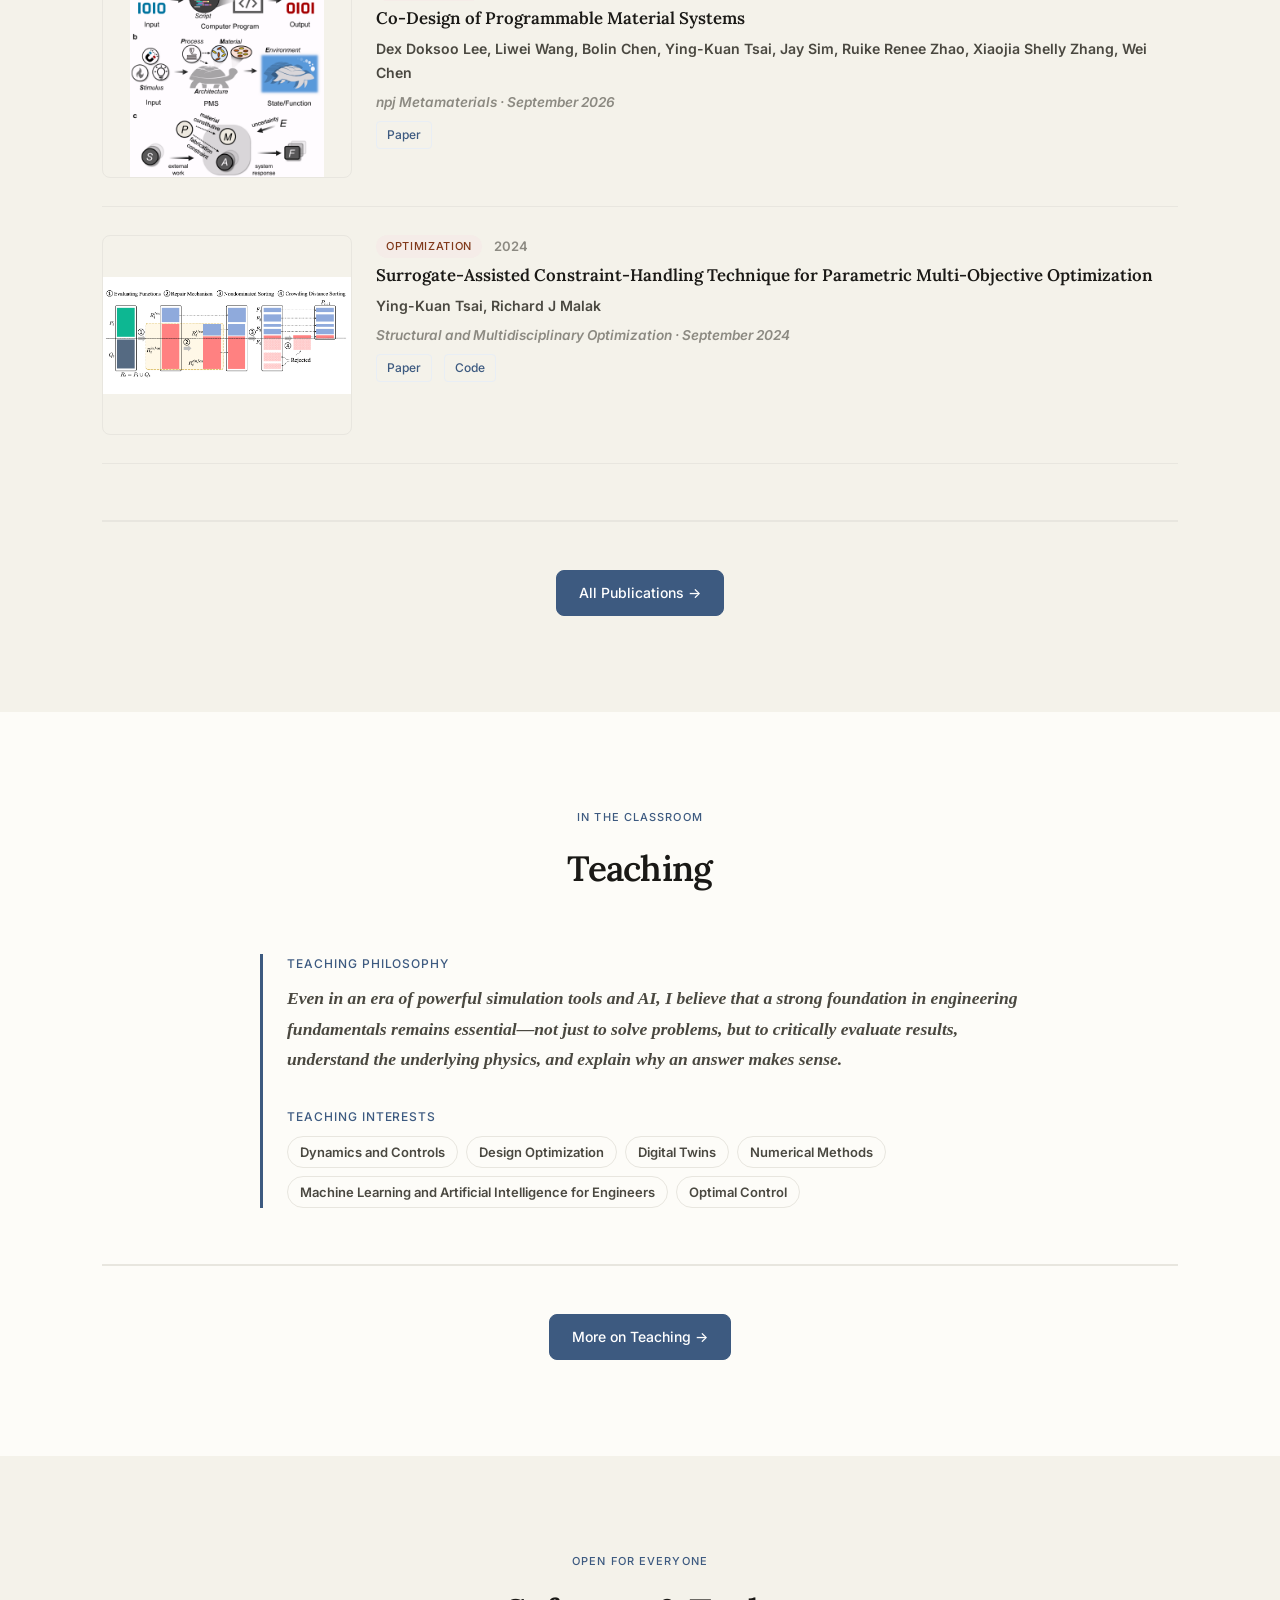
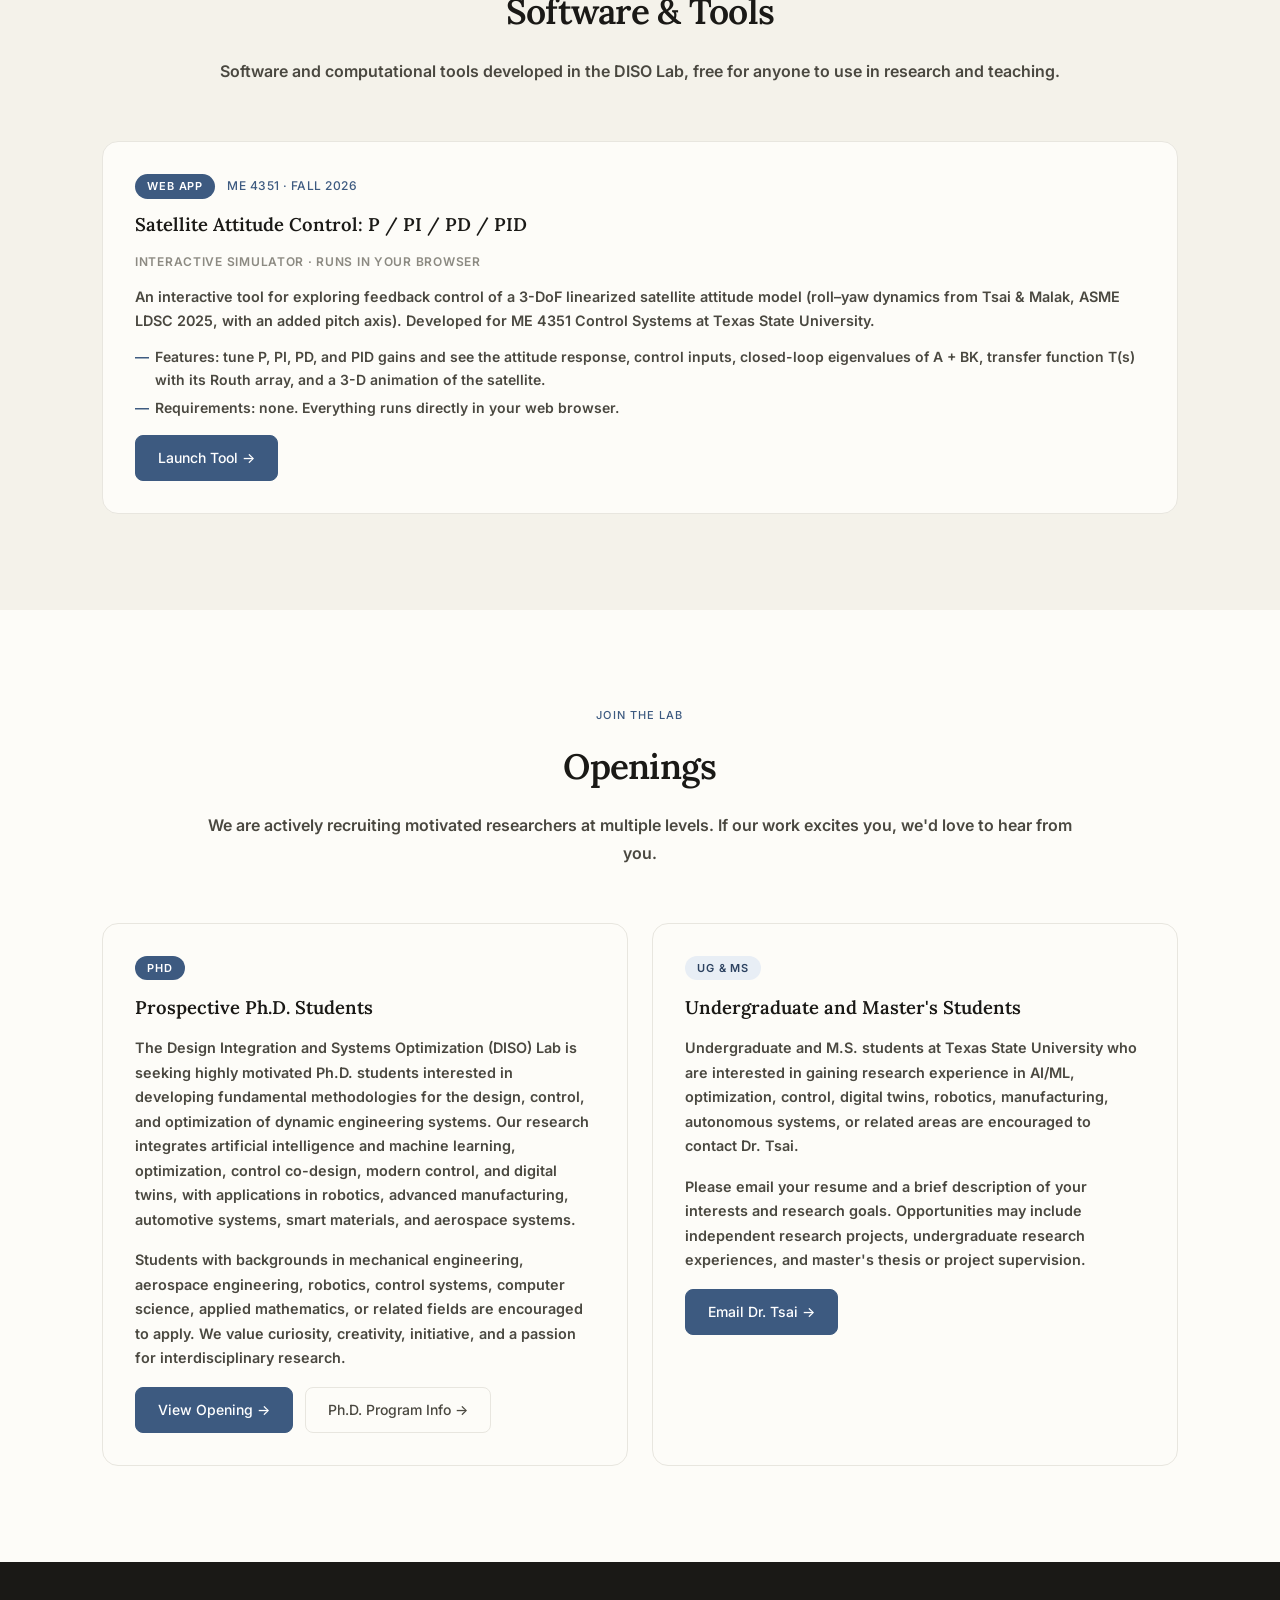
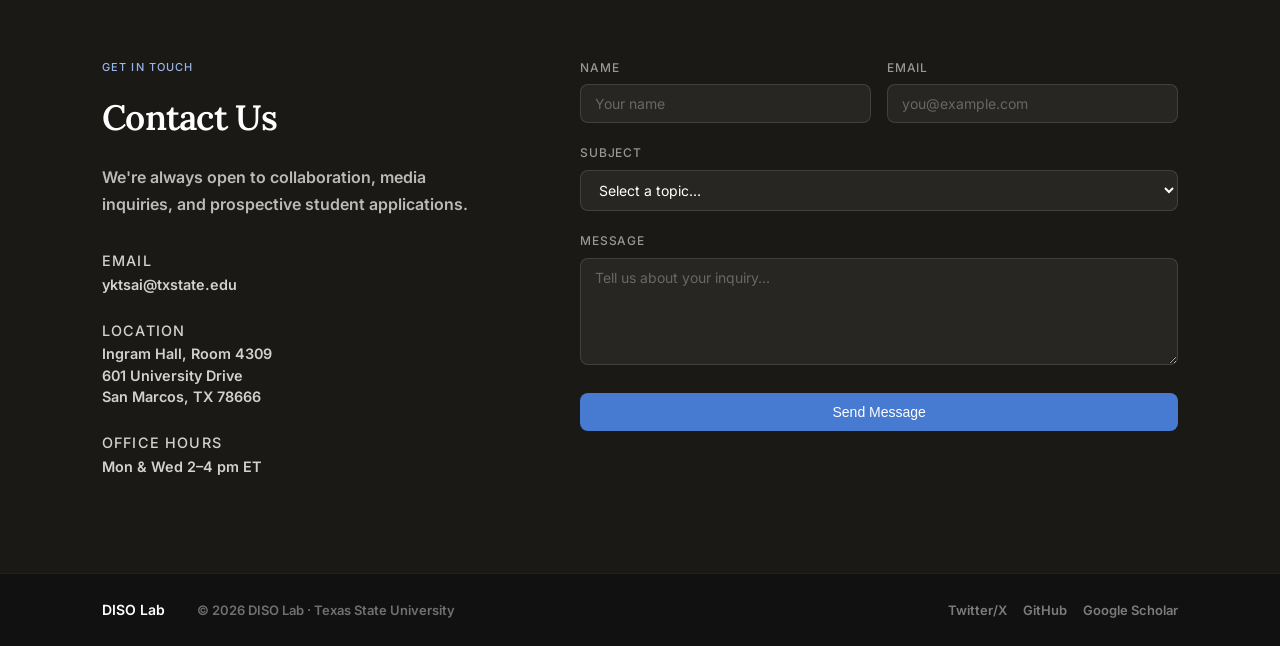
==== commit 880bdca1: "Update co-design paper" ====
--- a/index.html
+++ b/index.html
@@ -343,14 +343,32 @@
           <div class="pub-body">
             <div class="pub-meta">
               <span class="pub-tag">Digital Twin</span>
-              <span class="pub-year">2026</span>
+              <span class="pub-year">2025</span>
             </div>
             <h3 class="pub-title">Real-Time Decision-Making for Digital Twin in Additive Manufacturing with Model Predictive Control Using Time-Series Deep Neural Networks</h3>
             <p class="pub-authors">Yi-Ping Chen, Vispi Karkaria, <strong>Ying-Kuan Tsai</strong>, Faith Rolark, Daniel Quispe, Robert X Gao, Jian Cao, Wei Chen</p>
-            <p class="pub-venue">Journal of Manufacturing Systems · August 2026</p>
+            <p class="pub-venue">Journal of Manufacturing Systems · August 2025</p>
             <p class="pub-authors"><strong>(Manufacturing Systems Outstanding Paper at NAMRC53 in 2025)<strong></p>
             <div class="pub-links">
               <a href="https://www.sciencedirect.com/science/article/pii/S0278612525000706" target="_blank" class="pub-link">Paper</a>
+            </div>
+          </div>
+        </article>
+
+        <article class="pub-item" data-tag="optimization">
+          <div class="pub-media">
+            <img src="images/CoDesign_ProgrammableMaterials.png" alt="Co-design framework for programmable material systems" />
+          </div>
+          <div class="pub-body">
+            <div class="pub-meta">
+              <span class="pub-tag">Optimization</span>
+              <span class="pub-year">2026</span>
+            </div>
+            <h3 class="pub-title">Co-Design of Programmable Material Systems</h3>
+            <p class="pub-authors">Dex Doksoo Lee, Liwei Wang, Bolin Chen, <strong>Ying-Kuan Tsai</strong>, Jay Sim, Ruike Renee Zhao, Xiaojia Shelly Zhang, Wei Chen</p>
+            <p class="pub-venue">npj Metamaterials · September 2026</p>
+            <div class="pub-links">
+              <a href="https://www.nature.com/articles/s44455-026-00039-4" target="_blank" class="pub-link">Paper</a>
             </div>
           </div>
         </article>
